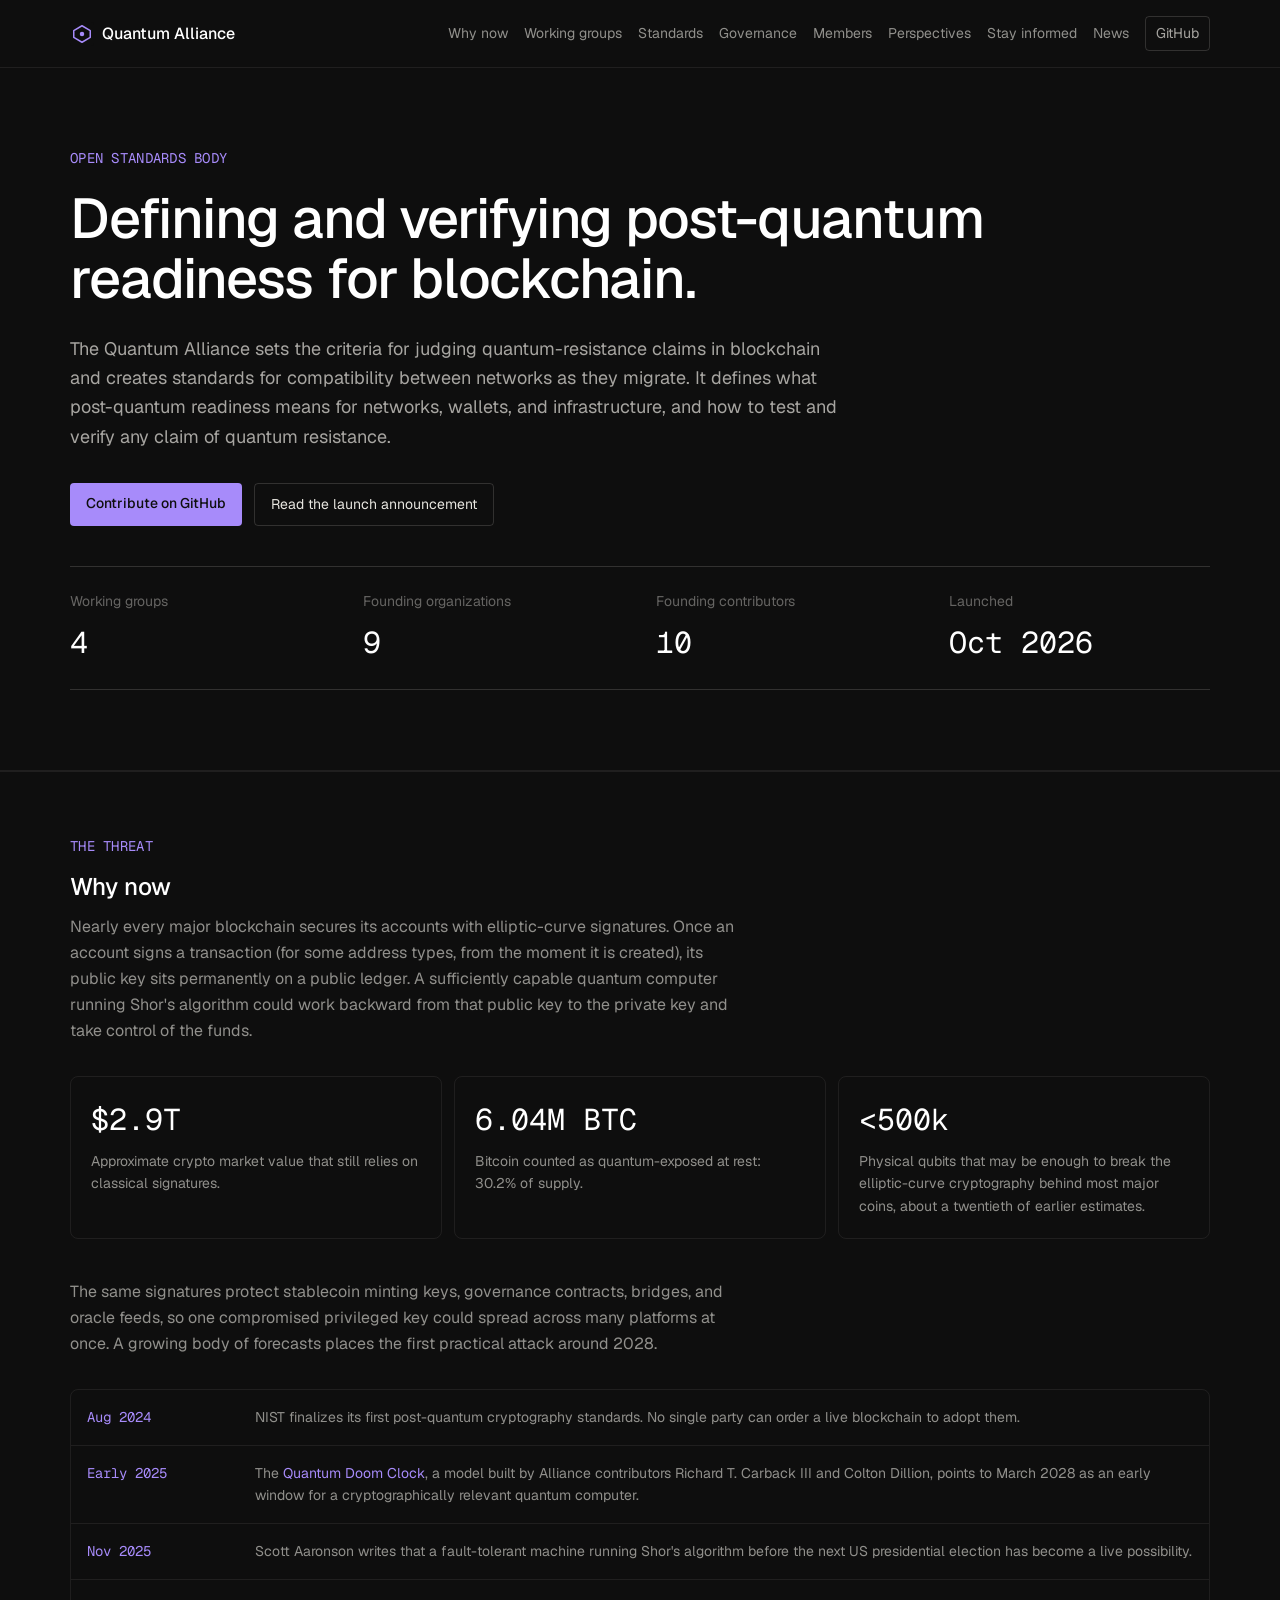
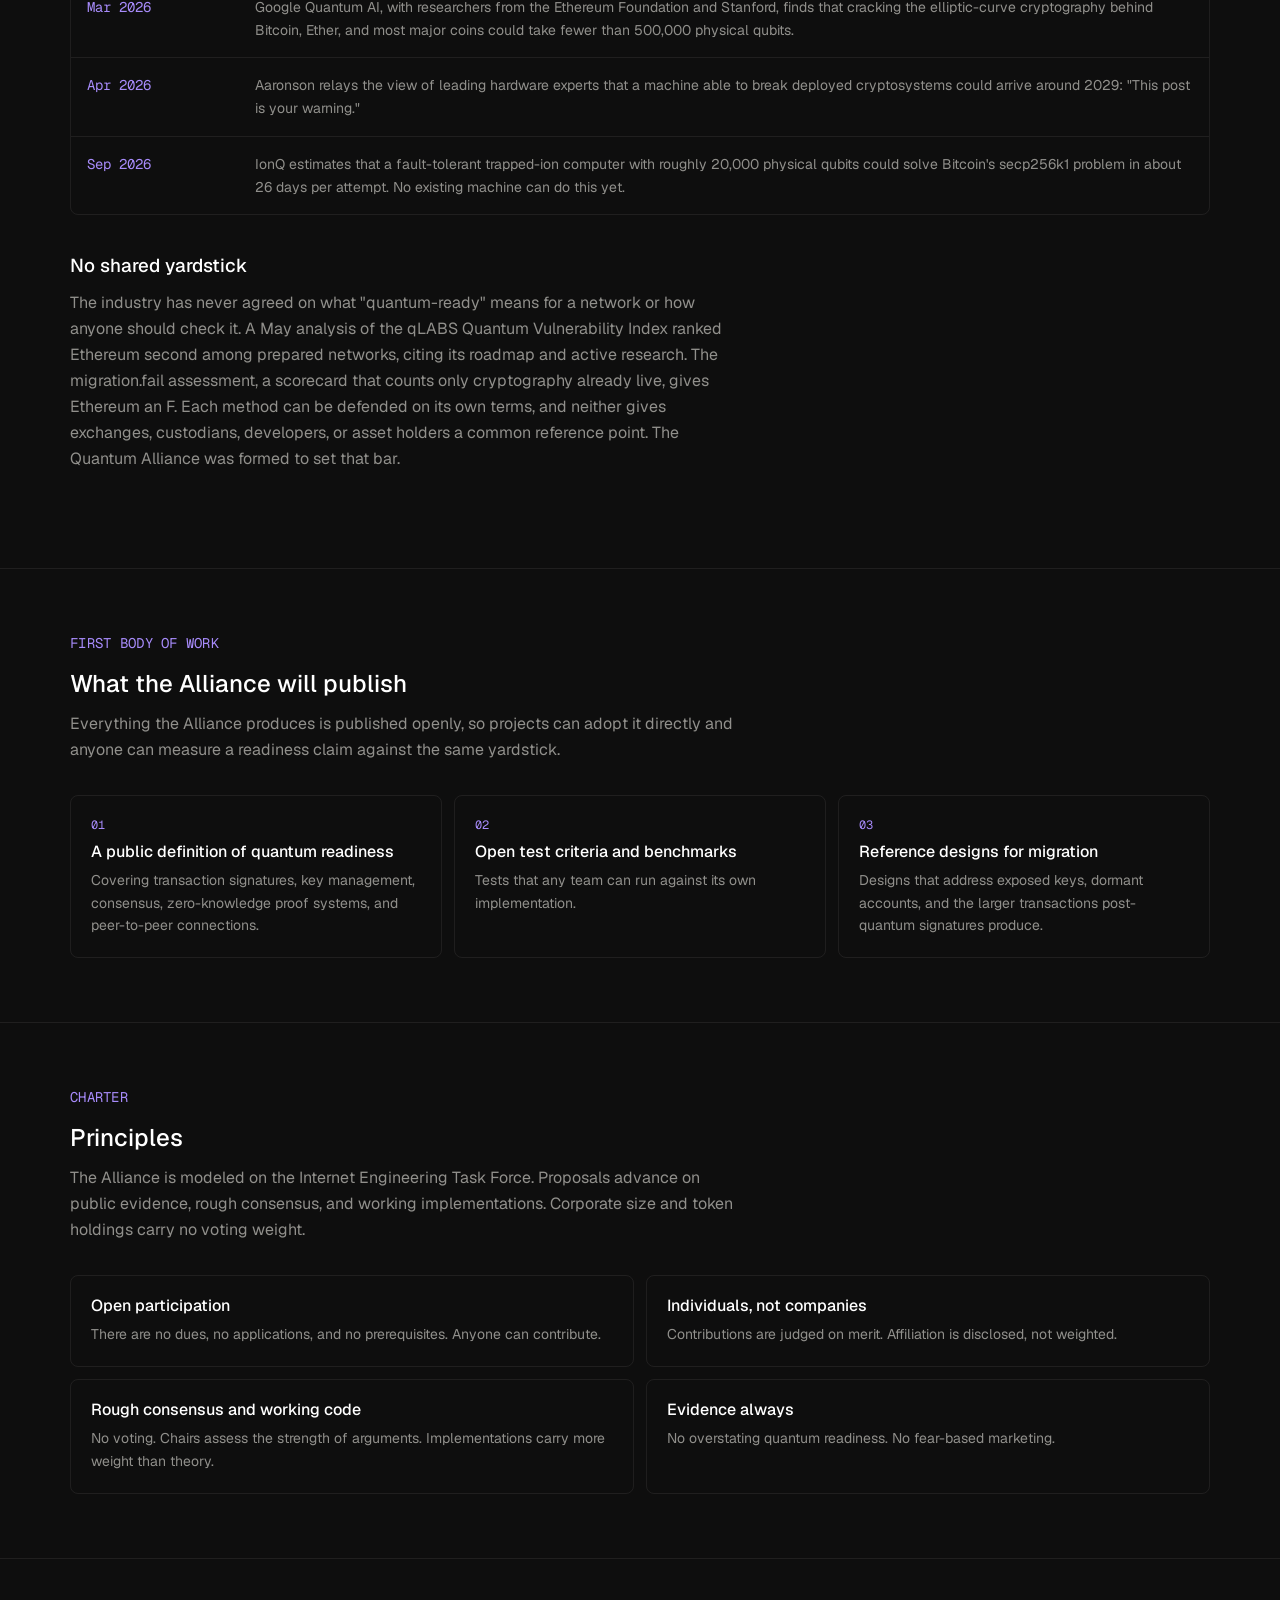
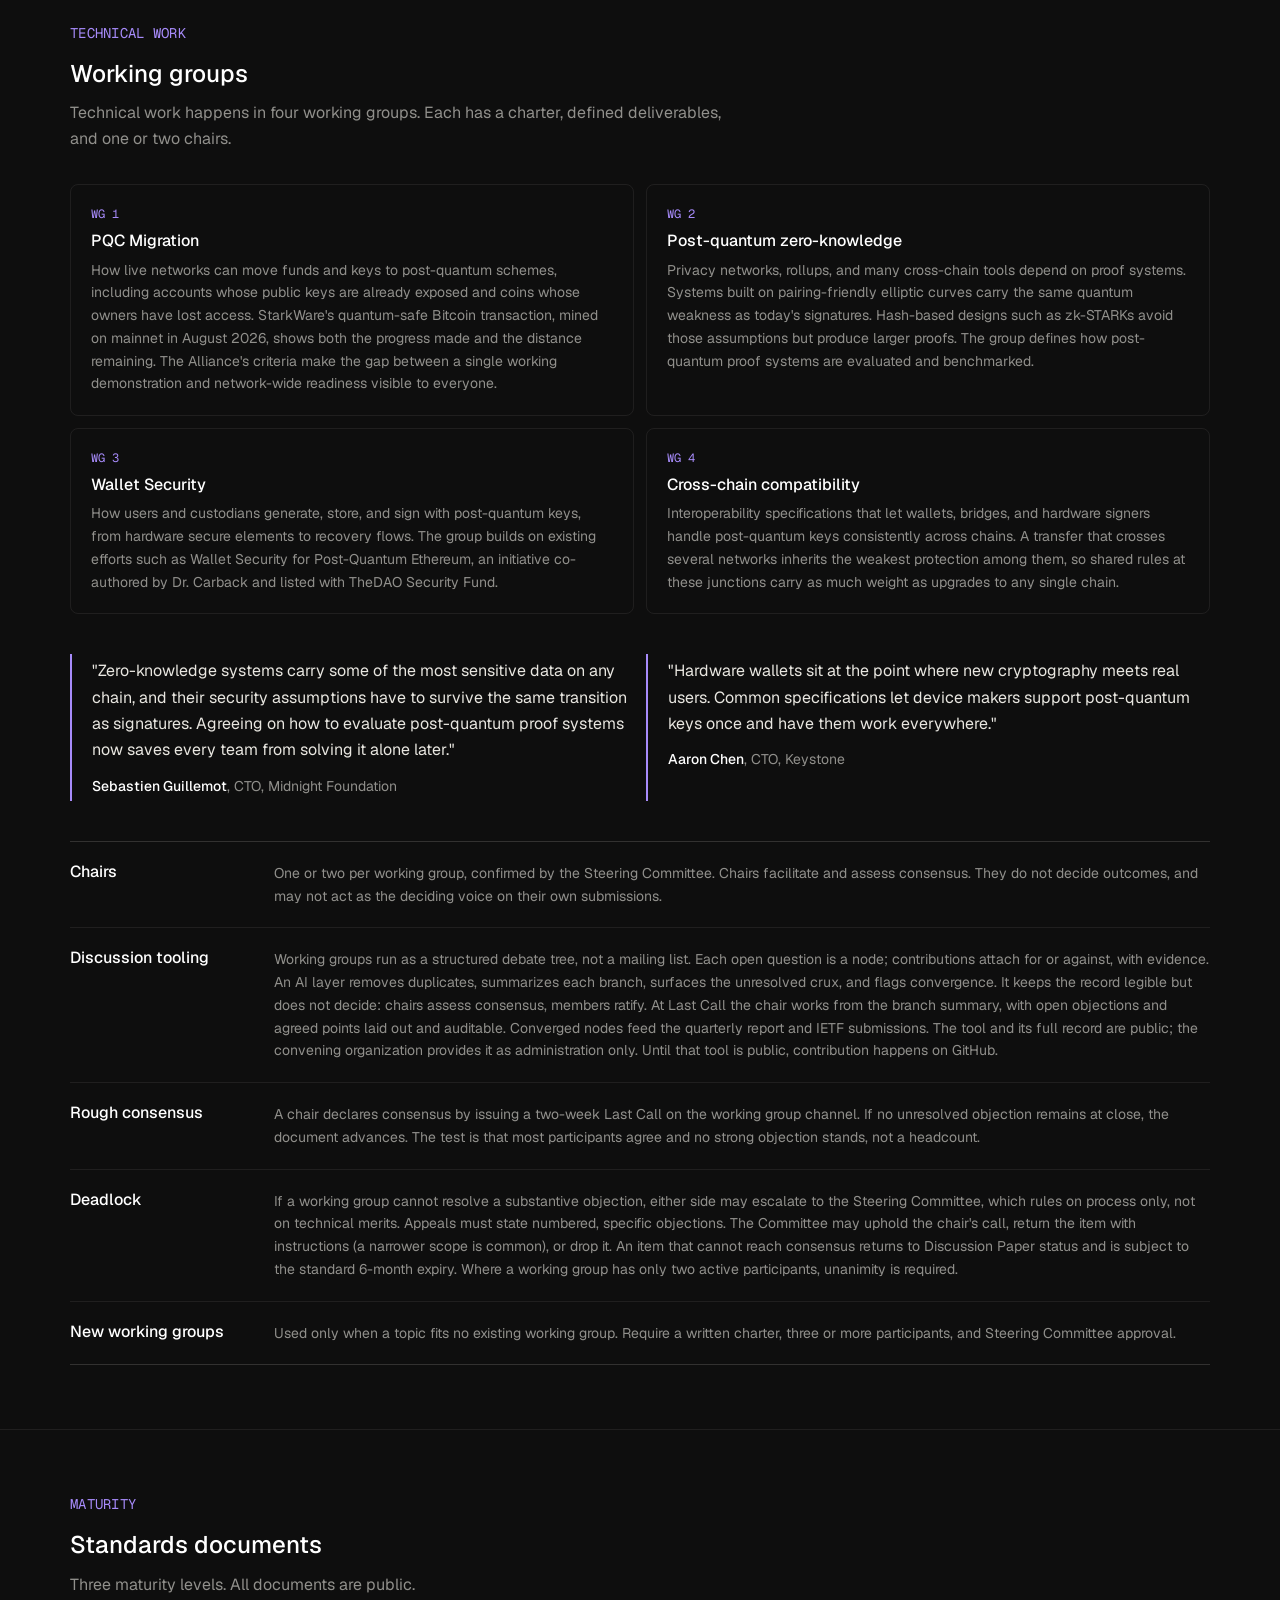
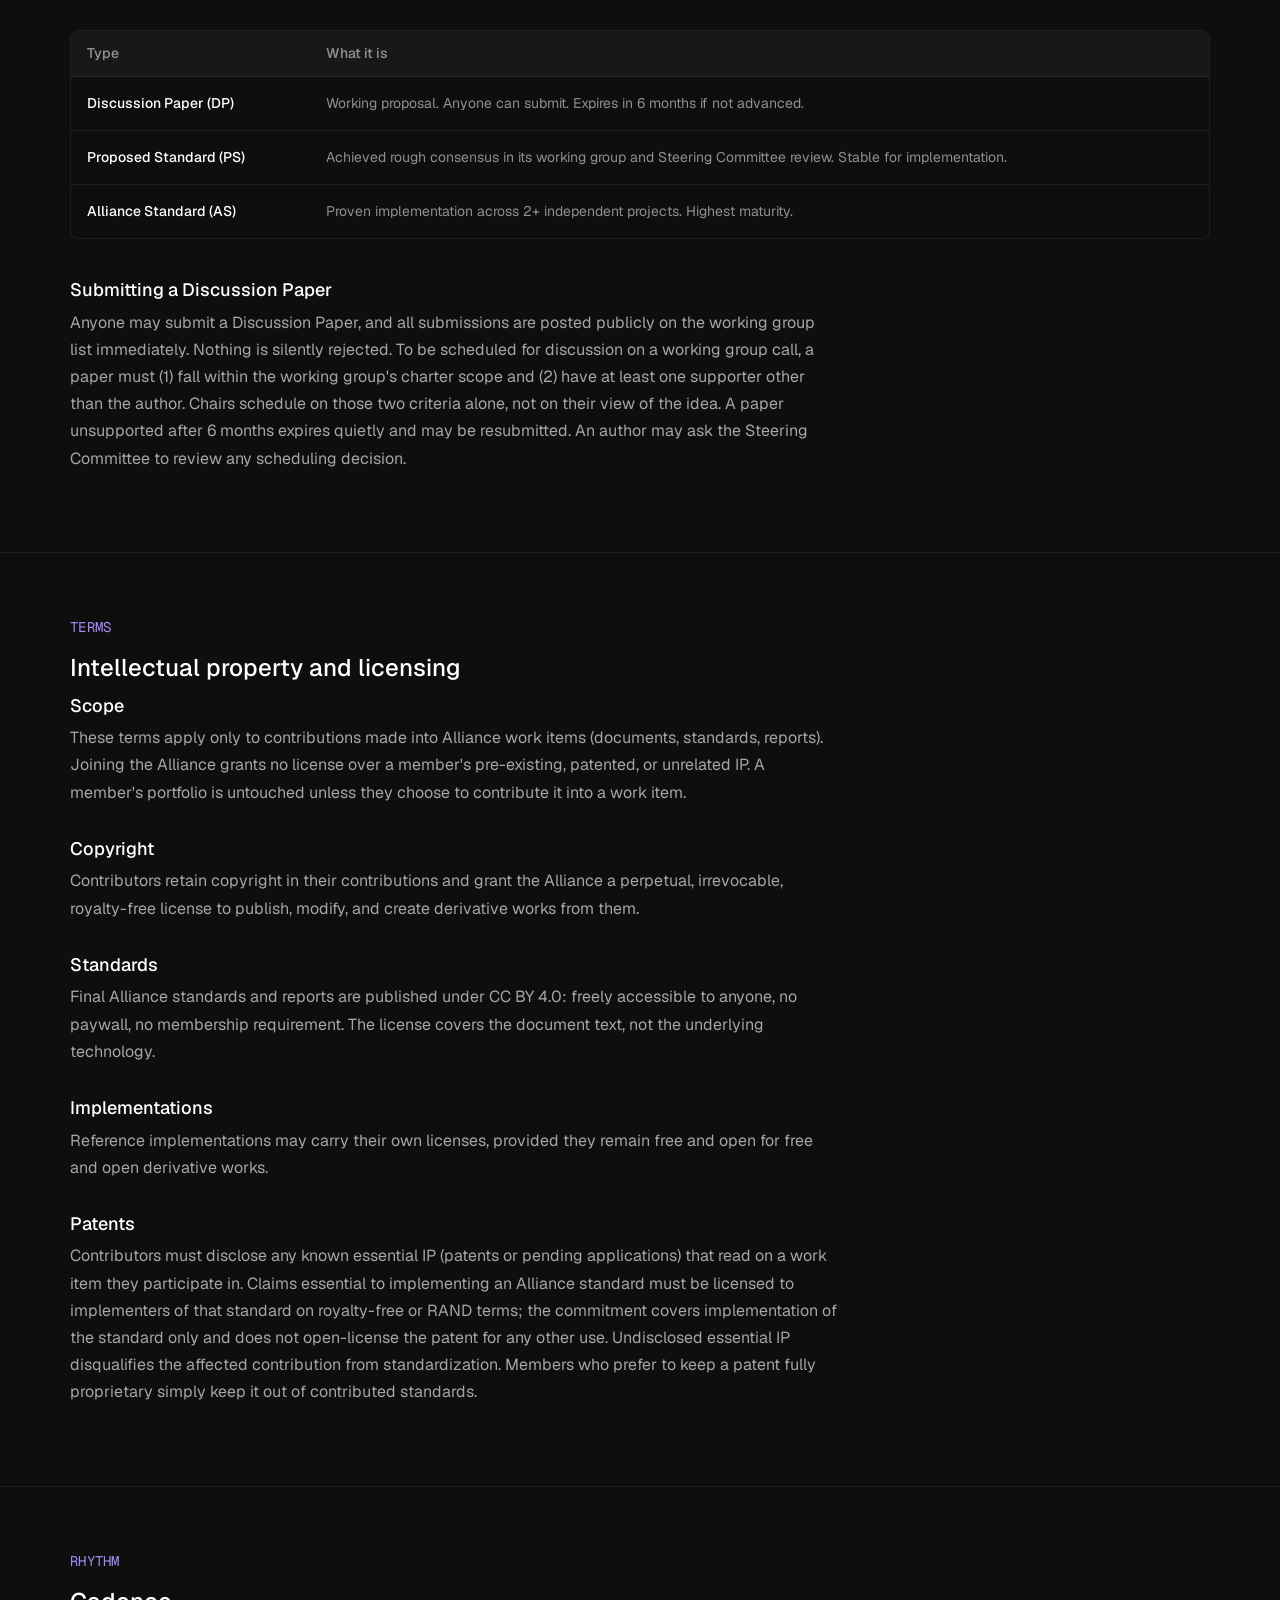
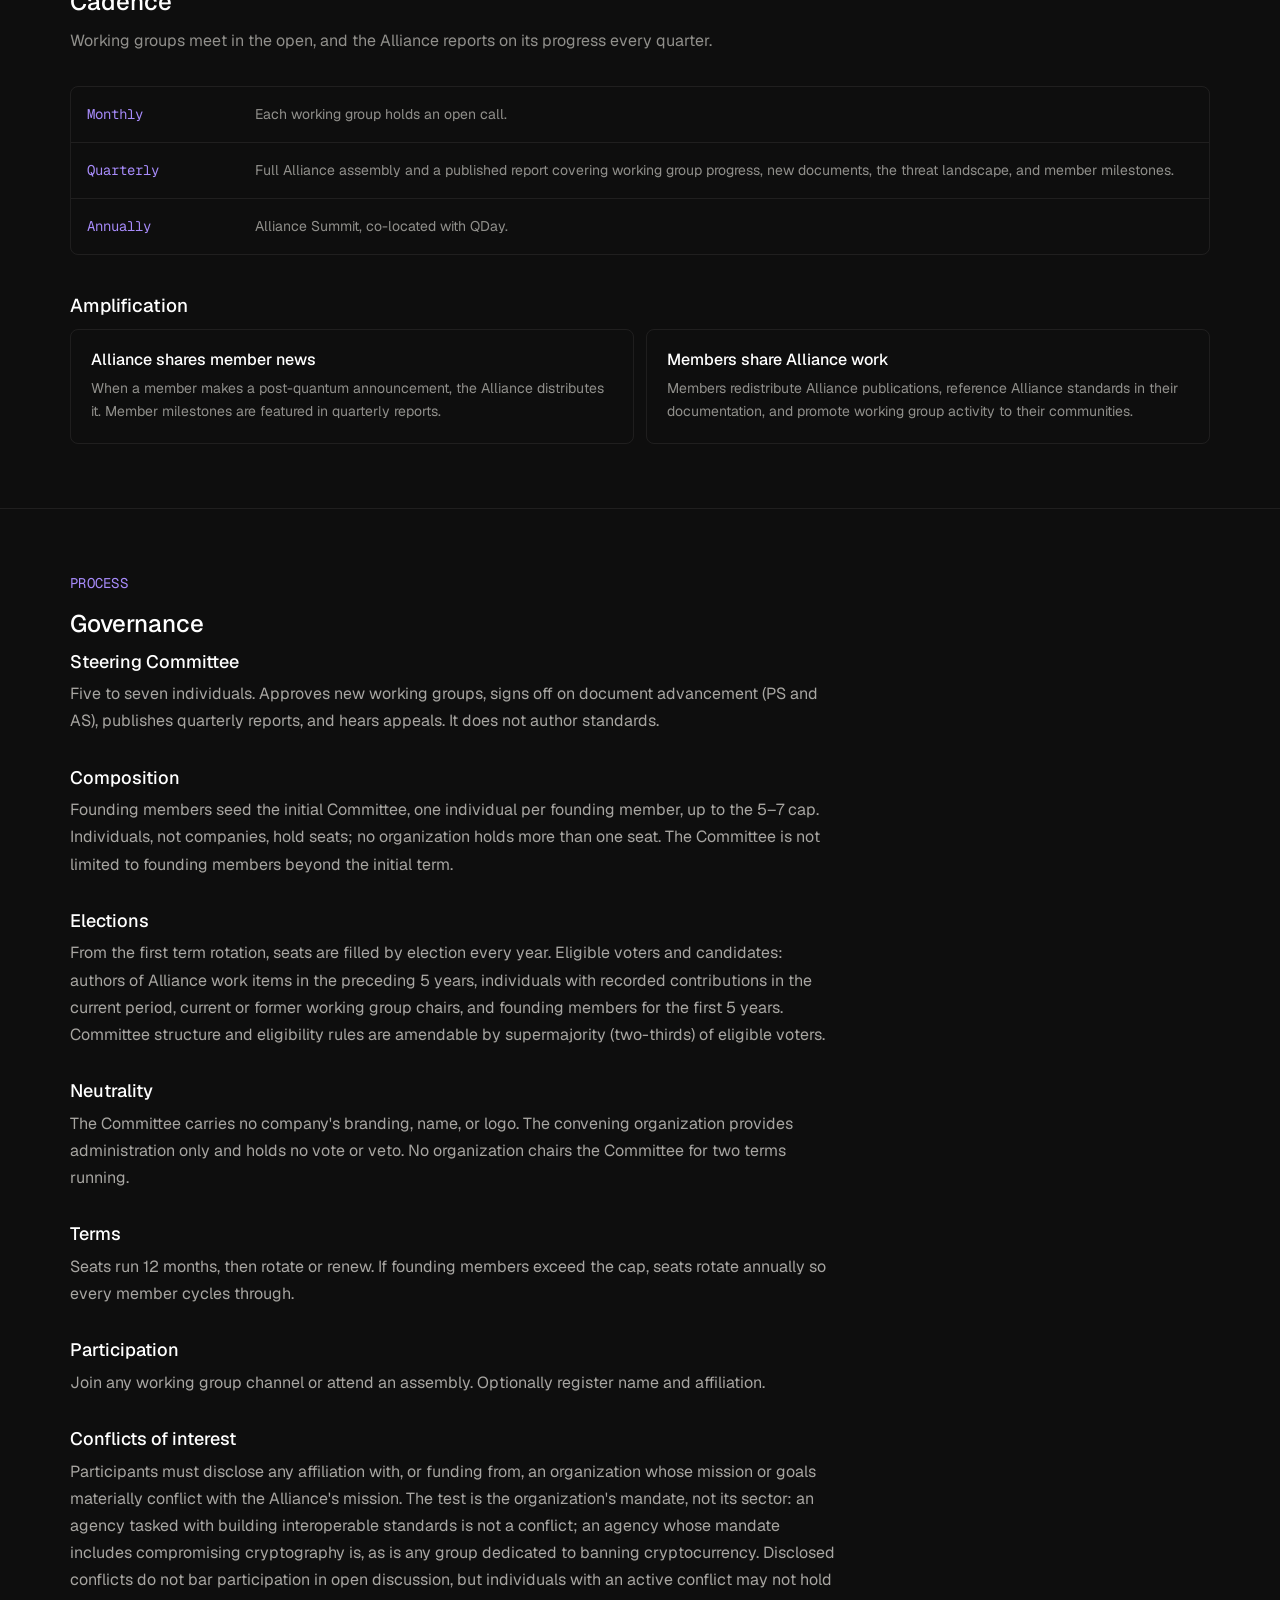
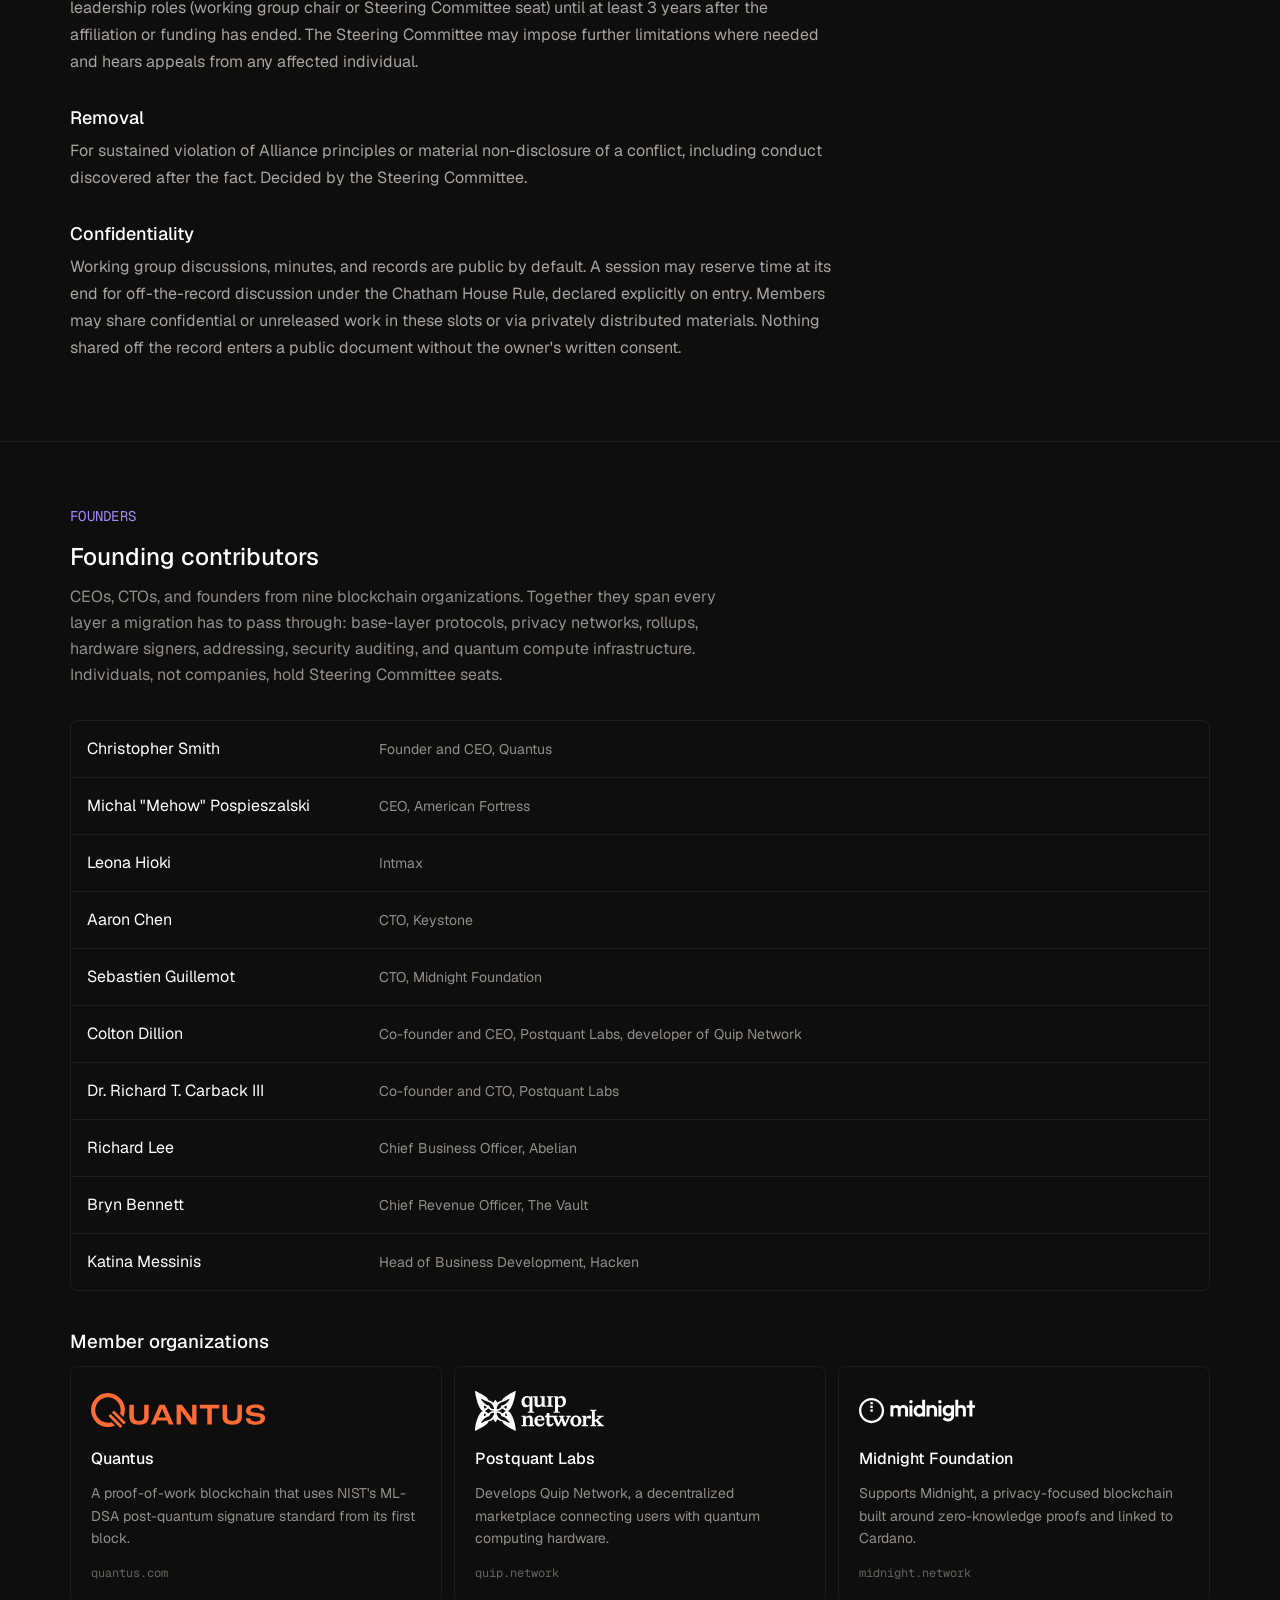
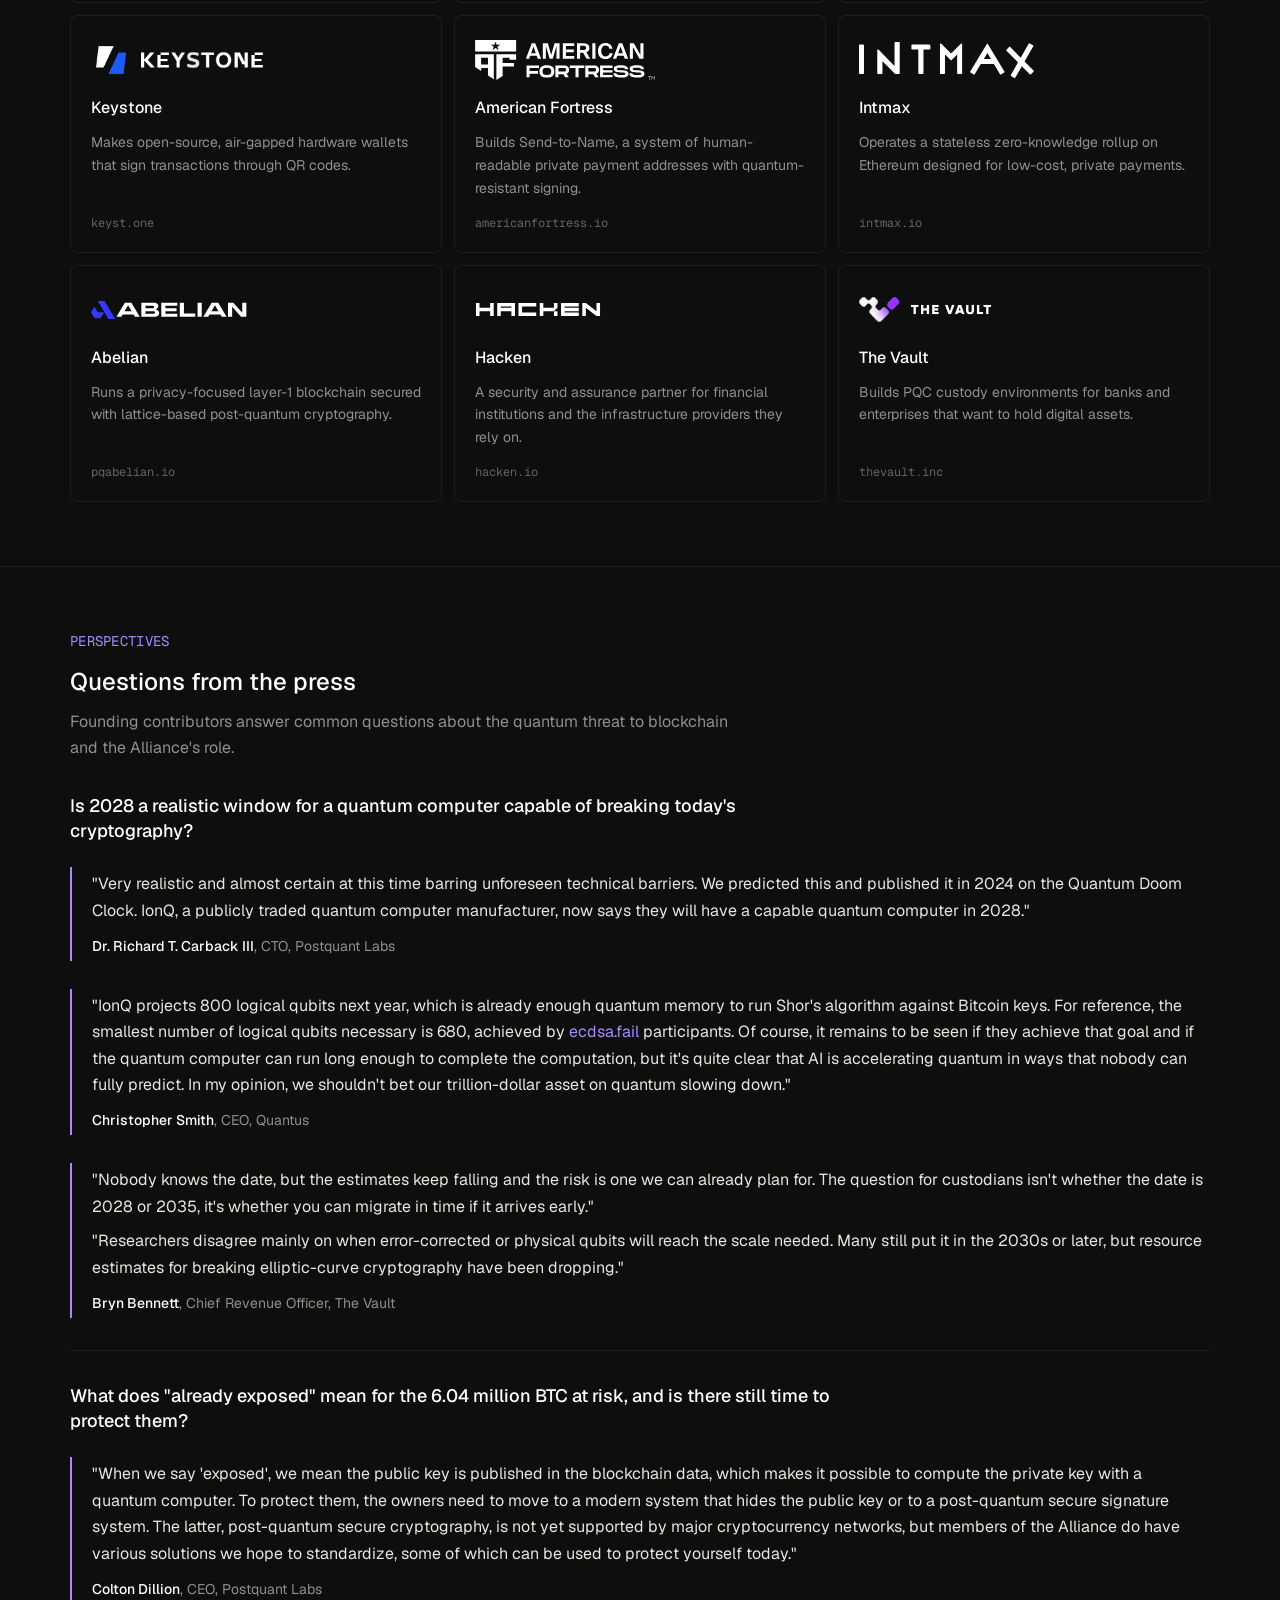
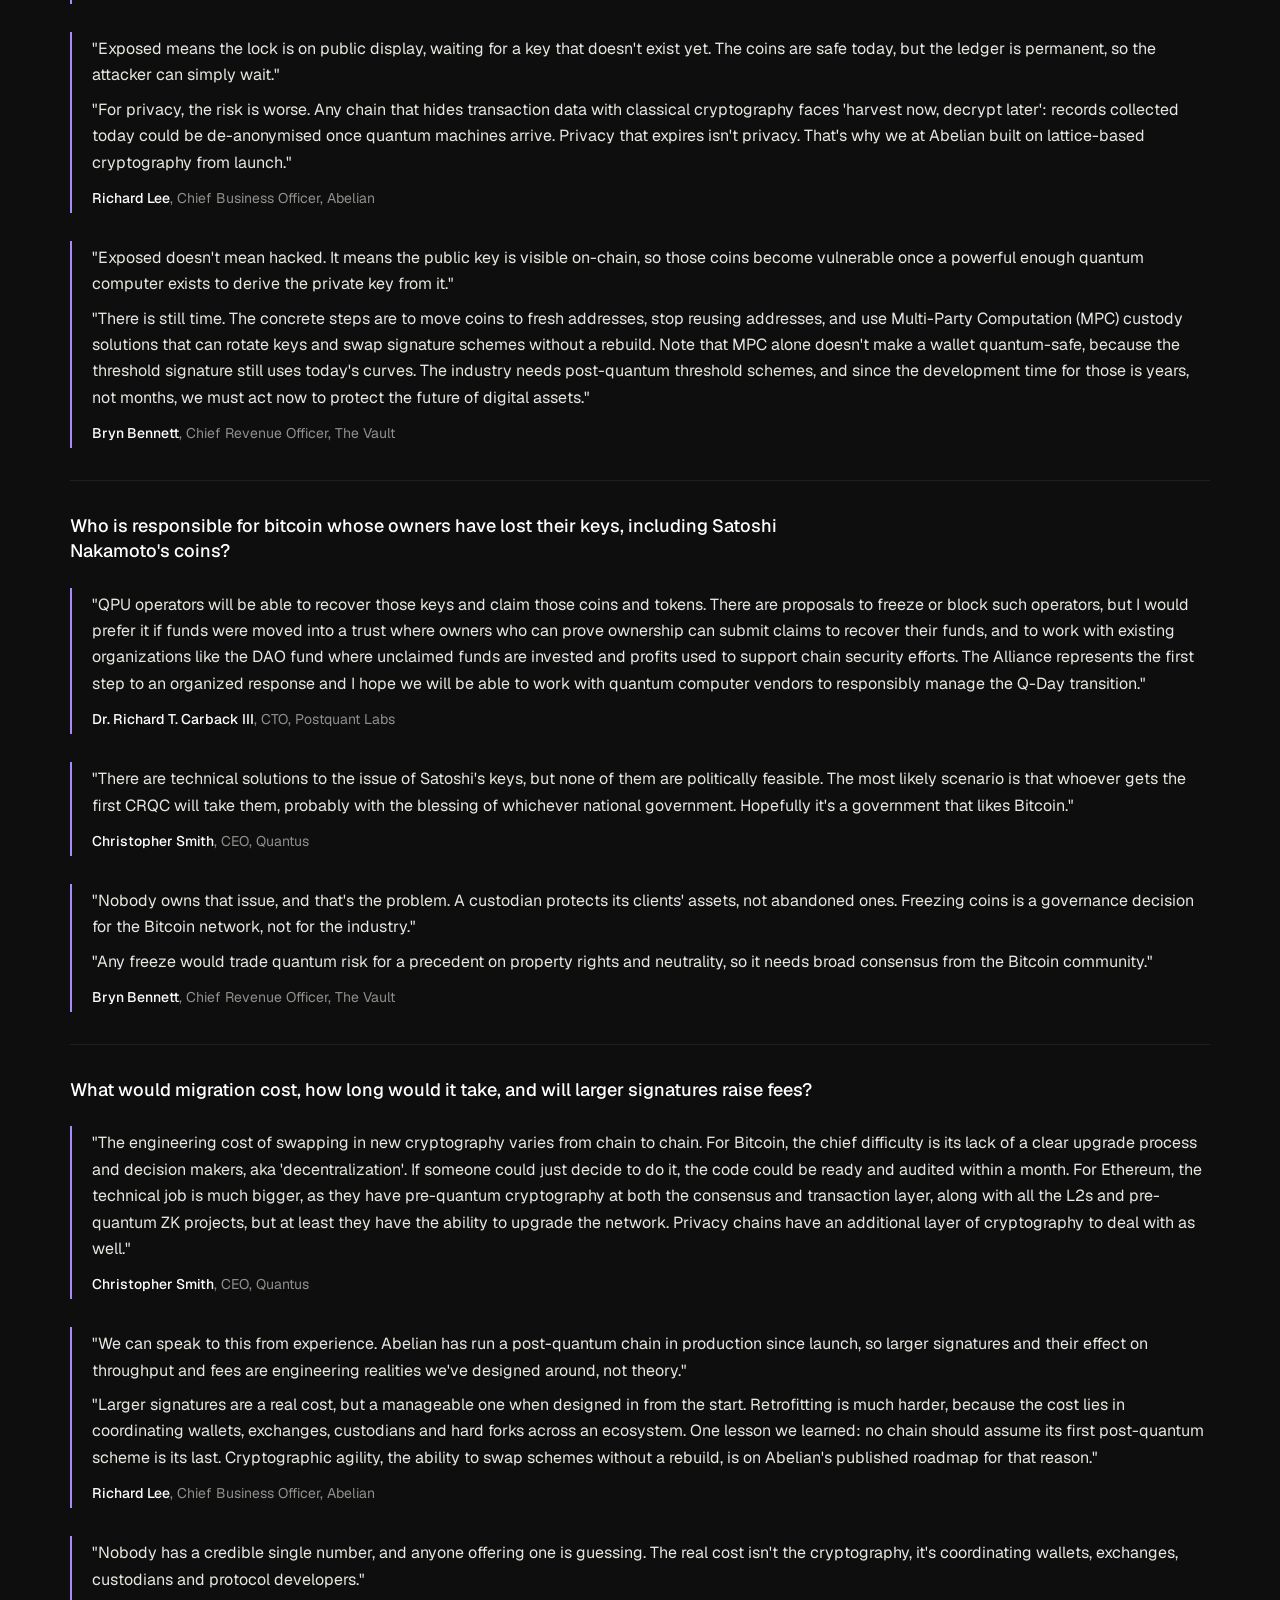
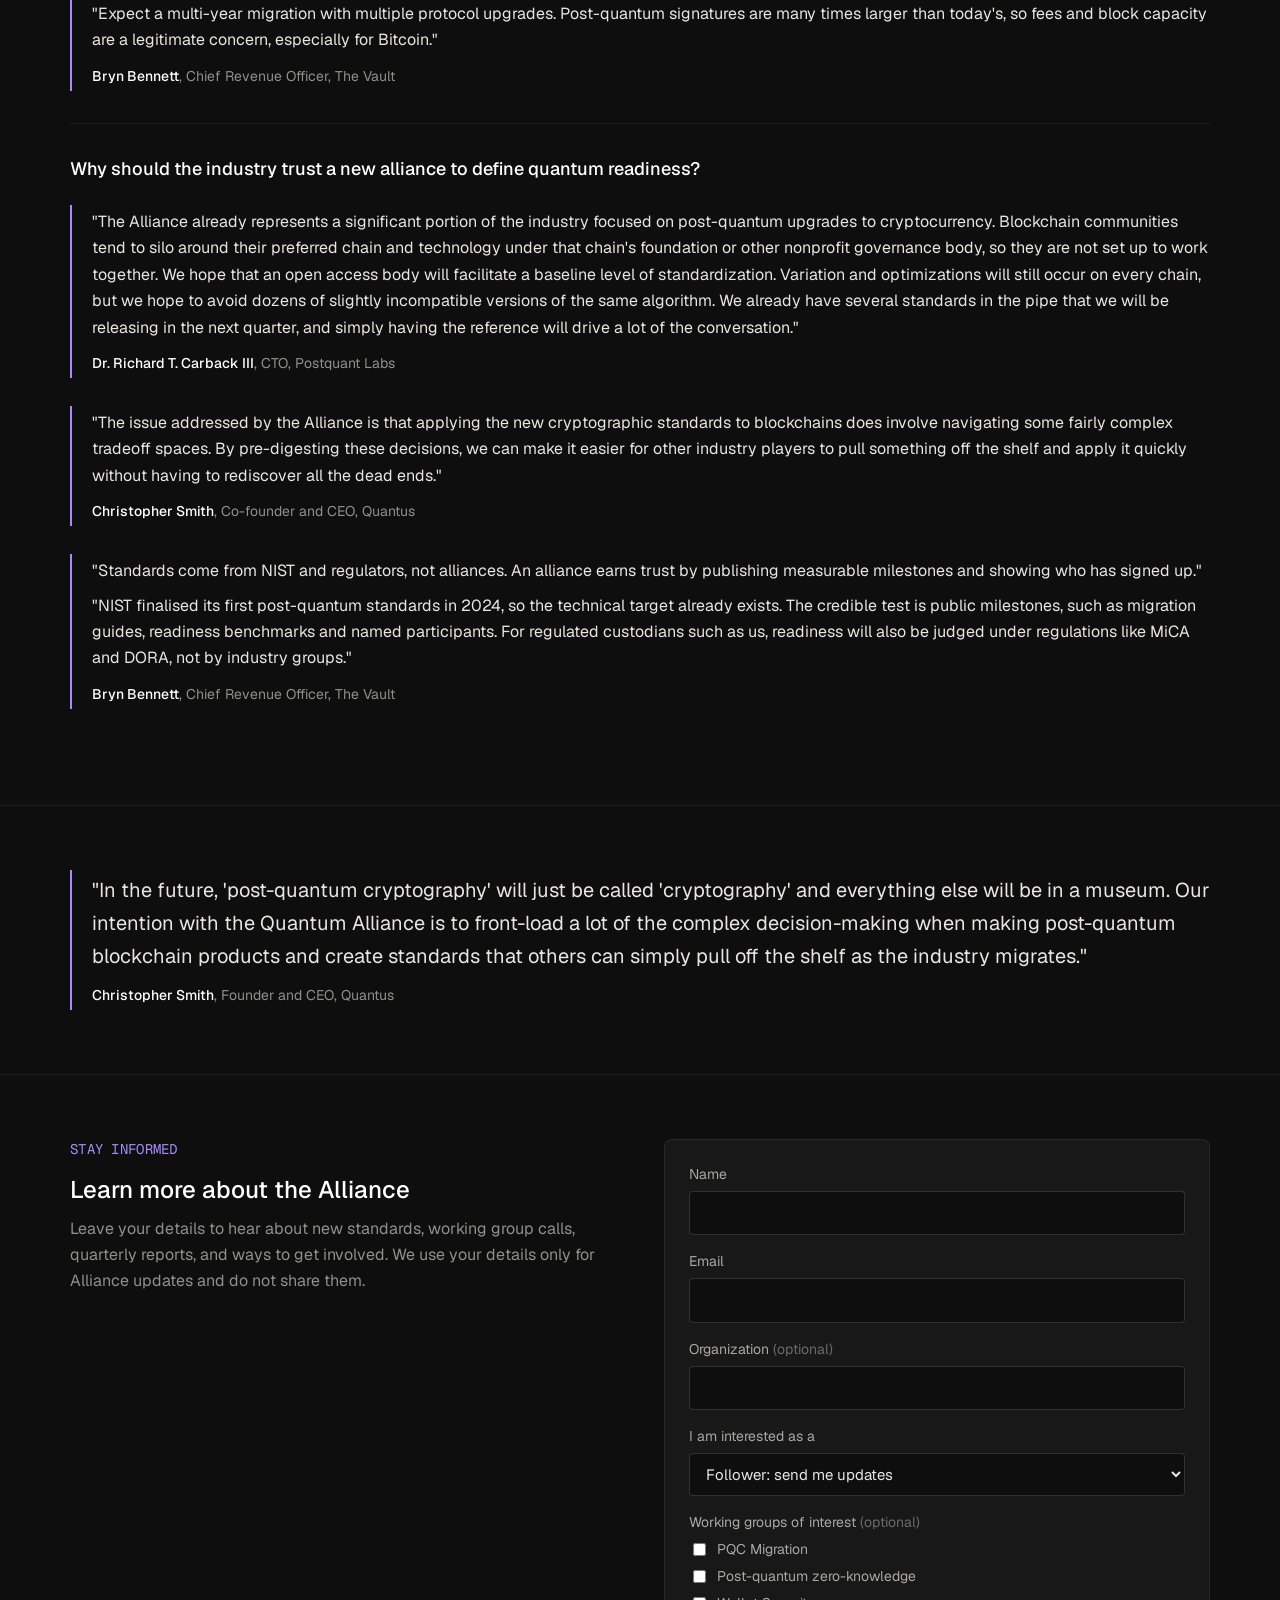
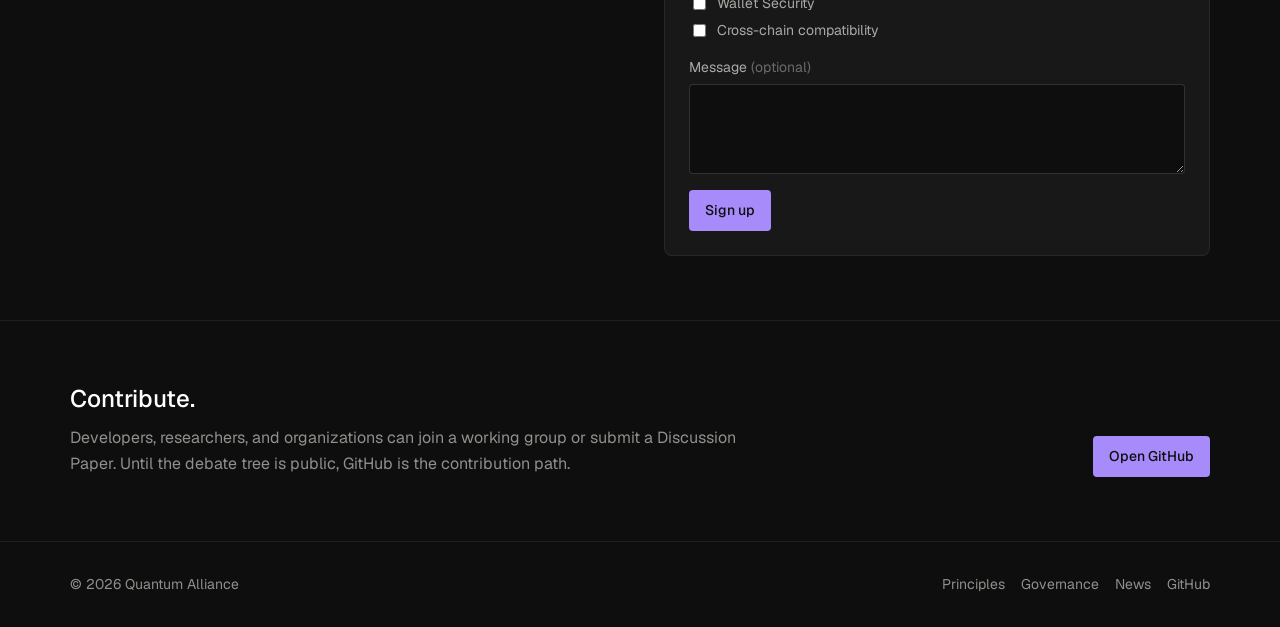
==== index.html @ f8ecc793 "Add Quantum Alliance static site Static site for quantumalliance.foundation with launch press releas" ====
<!DOCTYPE html>
<html lang="en">
<head>
  <meta charset="UTF-8">
  <meta name="viewport" content="width=device-width, initial-scale=1.0">
  <title>Quantum Alliance | Defining and verifying post-quantum readiness for blockchain</title>
  <meta name="description" content="The Quantum Alliance is an open standards body that defines what post-quantum readiness means for blockchain networks, wallets, and infrastructure, and how to test and verify any claim of quantum resistance.">
  <link rel="canonical" href="https://quantumalliance.foundation/">
  <link rel="icon" type="image/svg+xml" href="/favicon.svg">
  <link rel="preload" href="/assets/fonts/geist-400.woff2" as="font" type="font/woff2" crossorigin>
  <link rel="stylesheet" href="/assets/styles.css">
  <meta name="robots" content="index, follow">
  <meta property="og:type" content="website">
  <meta property="og:site_name" content="Quantum Alliance">
  <meta property="og:title" content="Quantum Alliance | Defining and verifying post-quantum readiness for blockchain">
  <meta property="og:description" content="An open standards body that sets the criteria for judging quantum-resistance claims in blockchain.">
  <meta property="og:url" content="https://quantumalliance.foundation/">
  <meta property="og:image" content="https://quantumalliance.foundation/favicon.svg">
  <meta name="twitter:card" content="summary">
  <script type="application/ld+json">
  {"@context":"https://schema.org","@graph":[{"@type":"Organization","@id":"https://quantumalliance.foundation/#organization","name":"Quantum Alliance","url":"https://quantumalliance.foundation/","description":"An open standards body that defines what post-quantum readiness means for blockchain networks, wallets, and infrastructure, and how to test and verify any claim of quantum resistance.","sameAs":["https://github.com/QuantumAllianceFoundation"]},{"@type":"WebSite","@id":"https://quantumalliance.foundation/#website","name":"Quantum Alliance","url":"https://quantumalliance.foundation/","publisher":{"@id":"https://quantumalliance.foundation/#organization"}}]}
  </script>
</head>
<body>
  <nav class="nav">
    <div class="wrap">
      <a href="/" class="brand"><img src="/favicon.svg" alt="" width="24" height="24"><span>Quantum Alliance</span></a>
      <div class="nav-links">
        <a href="/#why">Why now</a>
        <a href="/#groups">Working groups</a>
        <a href="/#standards">Standards</a>
        <a href="/#governance">Governance</a>
        <a href="/#members">Members</a>
        <a href="/#perspectives">Perspectives</a>
        <a href="/#signup">Stay informed</a>
        <a href="/news/launch/">News</a>
        <a href="https://github.com/QuantumAllianceFoundation" class="btn btn-outline" target="_blank" rel="noopener noreferrer">GitHub</a>
      </div>
    </div>
  </nav>

  <main>
    <section class="hero">
      <div class="wrap">
        <p class="eyebrow">Open standards body</p>
        <h1 class="title">Defining and verifying post-quantum readiness for blockchain.</h1>
        <p class="lede">
          The Quantum Alliance sets the criteria for judging quantum-resistance claims in
          blockchain and creates standards for compatibility between networks as they migrate.
          It defines what post-quantum readiness means for networks, wallets, and infrastructure,
          and how to test and verify any claim of quantum resistance.
        </p>
        <div class="btn-row">
          <a href="https://github.com/QuantumAllianceFoundation" class="btn btn-signal" target="_blank" rel="noopener noreferrer">Contribute on GitHub</a>
          <a href="/news/launch/" class="btn btn-outline">Read the launch announcement</a>
        </div>
        <dl class="stats">
          <div><dt>Working groups</dt><dd>4</dd></div>
          <div><dt>Founding organizations</dt><dd>9</dd></div>
          <div><dt>Founding contributors</dt><dd>10</dd></div>
          <div><dt>Launched</dt><dd>Oct 2026</dd></div>
        </dl>
      </div>
    </section>

    <section id="why" class="section">
      <div class="wrap">
        <p class="eyebrow">The threat</p>
        <h2>Why now</h2>
        <p class="intro">
          Nearly every major blockchain secures its accounts with elliptic-curve signatures. Once an
          account signs a transaction (for some address types, from the moment it is created), its
          public key sits permanently on a public ledger. A sufficiently capable quantum computer
          running Shor's algorithm could work backward from that public key to the private key and
          take control of the funds.
        </p>
        <div class="figures">
          <div class="figure"><span class="num">$2.9T</span><p class="muted">Approximate crypto market value that still relies on classical signatures.</p></div>
          <div class="figure"><span class="num">6.04M BTC</span><p class="muted">Bitcoin counted as quantum-exposed at rest: 30.2% of supply.</p></div>
          <div class="figure"><span class="num">&lt;500k</span><p class="muted">Physical qubits that may be enough to break the elliptic-curve cryptography behind most major coins, about a twentieth of earlier estimates.</p></div>
        </div>
        <p class="intro">
          The same signatures protect stablecoin minting keys, governance contracts, bridges, and
          oracle feeds, so one compromised privileged key could spread across many platforms at once.
          A growing body of forecasts places the first practical attack around 2028.
        </p>
        <div class="timeline">
          <div class="item"><p class="when">Aug 2024</p><p class="muted">NIST finalizes its first post-quantum cryptography standards. No single party can order a live blockchain to adopt them.</p></div>
          <div class="item"><p class="when">Early 2025</p><p class="muted">The <a href="https://quantumdoomclock.com/" target="_blank" rel="noopener noreferrer">Quantum Doom Clock</a>, a model built by Alliance contributors Richard T. Carback III and Colton Dillion, points to March 2028 as an early window for a cryptographically relevant quantum computer.</p></div>
          <div class="item"><p class="when">Nov 2025</p><p class="muted">Scott Aaronson writes that a fault-tolerant machine running Shor's algorithm before the next US presidential election has become a live possibility.</p></div>
          <div class="item"><p class="when">Mar 2026</p><p class="muted">Google Quantum AI, with researchers from the Ethereum Foundation and Stanford, finds that cracking the elliptic-curve cryptography behind Bitcoin, Ether, and most major coins could take fewer than 500,000 physical qubits.</p></div>
          <div class="item"><p class="when">Apr 2026</p><p class="muted">Aaronson relays the view of leading hardware experts that a machine able to break deployed cryptosystems could arrive around 2029: "This post is your warning."</p></div>
          <div class="item"><p class="when">Sep 2026</p><p class="muted">IonQ estimates that a fault-tolerant trapped-ion computer with roughly 20,000 physical qubits could solve Bitcoin's secp256k1 problem in about 26 days per attempt. No existing machine can do this yet.</p></div>
        </div>
        <h3 class="mb-12">No shared yardstick</h3>
        <p class="intro">
          The industry has never agreed on what "quantum-ready" means for a network or how anyone
          should check it. A May analysis of the qLABS Quantum Vulnerability Index ranked Ethereum
          second among prepared networks, citing its roadmap and active research. The migration.fail
          assessment, a scorecard that counts only cryptography already live, gives Ethereum an F.
          Each method can be defended on its own terms, and neither gives exchanges, custodians,
          developers, or asset holders a common reference point. The Quantum Alliance was formed to
          set that bar.
        </p>
      </div>
    </section>

    <section id="work" class="section">
      <div class="wrap">
        <p class="eyebrow">First body of work</p>
        <h2>What the Alliance will publish</h2>
        <p class="intro">Everything the Alliance produces is published openly, so projects can adopt it directly and anyone can measure a readiness claim against the same yardstick.</p>
        <div class="grid-3">
          <div class="card">
            <span class="tag">01</span>
            <h3>A public definition of quantum readiness</h3>
            <p class="muted">Covering transaction signatures, key management, consensus, zero-knowledge proof systems, and peer-to-peer connections.</p>
          </div>
          <div class="card">
            <span class="tag">02</span>
            <h3>Open test criteria and benchmarks</h3>
            <p class="muted">Tests that any team can run against its own implementation.</p>
          </div>
          <div class="card">
            <span class="tag">03</span>
            <h3>Reference designs for migration</h3>
            <p class="muted">Designs that address exposed keys, dormant accounts, and the larger transactions post-quantum signatures produce.</p>
          </div>
        </div>
      </div>
    </section>

    <section id="principles" class="section">
      <div class="wrap">
        <p class="eyebrow">Charter</p>
        <h2>Principles</h2>
        <p class="intro">
          The Alliance is modeled on the Internet Engineering Task Force. Proposals advance on public
          evidence, rough consensus, and working implementations. Corporate size and token holdings
          carry no voting weight.
        </p>
        <div class="grid-2">
          <div class="card"><h3>Open participation</h3><p class="muted">There are no dues, no applications, and no prerequisites. Anyone can contribute.</p></div>
          <div class="card"><h3>Individuals, not companies</h3><p class="muted">Contributions are judged on merit. Affiliation is disclosed, not weighted.</p></div>
          <div class="card"><h3>Rough consensus and working code</h3><p class="muted">No voting. Chairs assess the strength of arguments. Implementations carry more weight than theory.</p></div>
          <div class="card"><h3>Evidence always</h3><p class="muted">No overstating quantum readiness. No fear-based marketing.</p></div>
        </div>
      </div>
    </section>

    <section id="groups" class="section">
      <div class="wrap">
        <p class="eyebrow">Technical work</p>
        <h2>Working groups</h2>
        <p class="intro">Technical work happens in four working groups. Each has a charter, defined deliverables, and one or two chairs.</p>
        <div class="grid-2 mb-40">
          <div class="card">
            <span class="tag">WG 1</span>
            <h3>PQC Migration</h3>
            <p class="muted">How live networks can move funds and keys to post-quantum schemes, including accounts whose public keys are already exposed and coins whose owners have lost access. StarkWare's quantum-safe Bitcoin transaction, mined on mainnet in August 2026, shows both the progress made and the distance remaining. The Alliance's criteria make the gap between a single working demonstration and network-wide readiness visible to everyone.</p>
          </div>
          <div class="card">
            <span class="tag">WG 2</span>
            <h3>Post-quantum zero-knowledge</h3>
            <p class="muted">Privacy networks, rollups, and many cross-chain tools depend on proof systems. Systems built on pairing-friendly elliptic curves carry the same quantum weakness as today's signatures. Hash-based designs such as zk-STARKs avoid those assumptions but produce larger proofs. The group defines how post-quantum proof systems are evaluated and benchmarked.</p>
          </div>
          <div class="card">
            <span class="tag">WG 3</span>
            <h3>Wallet Security</h3>
            <p class="muted">How users and custodians generate, store, and sign with post-quantum keys, from hardware secure elements to recovery flows. The group builds on existing efforts such as Wallet Security for Post-Quantum Ethereum, an initiative co-authored by Dr. Carback and listed with TheDAO Security Fund.</p>
          </div>
          <div class="card">
            <span class="tag">WG 4</span>
            <h3>Cross-chain compatibility</h3>
            <p class="muted">Interoperability specifications that let wallets, bridges, and hardware signers handle post-quantum keys consistently across chains. A transfer that crosses several networks inherits the weakest protection among them, so shared rules at these junctions carry as much weight as upgrades to any single chain.</p>
          </div>
        </div>
        <div class="grid-2 mb-40">
          <blockquote class="quote">
            <p>"Zero-knowledge systems carry some of the most sensitive data on any chain, and their security assumptions have to survive the same transition as signatures. Agreeing on how to evaluate post-quantum proof systems now saves every team from solving it alone later."</p>
            <footer><strong>Sebastien Guillemot</strong>, CTO, Midnight Foundation</footer>
          </blockquote>
          <blockquote class="quote">
            <p>"Hardware wallets sit at the point where new cryptography meets real users. Common specifications let device makers support post-quantum keys once and have them work everywhere."</p>
            <footer><strong>Aaron Chen</strong>, CTO, Keystone</footer>
          </blockquote>
        </div>
        <div class="rows">
          <div class="row"><h3>Chairs</h3><p class="muted">One or two per working group, confirmed by the Steering Committee. Chairs facilitate and assess consensus. They do not decide outcomes, and may not act as the deciding voice on their own submissions.</p></div>
          <div class="row"><h3>Discussion tooling</h3><p class="muted">Working groups run as a structured debate tree, not a mailing list. Each open question is a node; contributions attach for or against, with evidence. An AI layer removes duplicates, summarizes each branch, surfaces the unresolved crux, and flags convergence. It keeps the record legible but does not decide: chairs assess consensus, members ratify. At Last Call the chair works from the branch summary, with open objections and agreed points laid out and auditable. Converged nodes feed the quarterly report and IETF submissions. The tool and its full record are public; the convening organization provides it as administration only. Until that tool is public, contribution happens on GitHub.</p></div>
          <div class="row"><h3>Rough consensus</h3><p class="muted">A chair declares consensus by issuing a two-week Last Call on the working group channel. If no unresolved objection remains at close, the document advances. The test is that most participants agree and no strong objection stands, not a headcount.</p></div>
          <div class="row"><h3>Deadlock</h3><p class="muted">If a working group cannot resolve a substantive objection, either side may escalate to the Steering Committee, which rules on process only, not on technical merits. Appeals must state numbered, specific objections. The Committee may uphold the chair's call, return the item with instructions (a narrower scope is common), or drop it. An item that cannot reach consensus returns to Discussion Paper status and is subject to the standard 6-month expiry. Where a working group has only two active participants, unanimity is required.</p></div>
          <div class="row"><h3>New working groups</h3><p class="muted">Used only when a topic fits no existing working group. Require a written charter, three or more participants, and Steering Committee approval.</p></div>
        </div>
      </div>
    </section>

    <section id="standards" class="section">
      <div class="wrap">
        <p class="eyebrow">Maturity</p>
        <h2>Standards documents</h2>
        <p class="intro">Three maturity levels. All documents are public.</p>
        <div class="table-wrap">
          <table>
            <thead><tr><th>Type</th><th>What it is</th></tr></thead>
            <tbody>
              <tr><td>Discussion Paper (DP)</td><td>Working proposal. Anyone can submit. Expires in 6 months if not advanced.</td></tr>
              <tr><td>Proposed Standard (PS)</td><td>Achieved rough consensus in its working group and Steering Committee review. Stable for implementation.</td></tr>
              <tr><td>Alliance Standard (AS)</td><td>Proven implementation across 2+ independent projects. Highest maturity.</td></tr>
            </tbody>
          </table>
        </div>
        <div class="article">
          <h3>Submitting a Discussion Paper</h3>
          <p>
            Anyone may submit a Discussion Paper, and all submissions are posted publicly on the
            working group list immediately. Nothing is silently rejected. To be scheduled for
            discussion on a working group call, a paper must (1) fall within the working group's
            charter scope and (2) have at least one supporter other than the author. Chairs schedule
            on those two criteria alone, not on their view of the idea. A paper unsupported after
            6 months expires quietly and may be resubmitted. An author may ask the Steering Committee
            to review any scheduling decision.
          </p>
        </div>
      </div>
    </section>

    <section id="ip" class="section">
      <div class="wrap">
        <p class="eyebrow">Terms</p>
        <h2>Intellectual property and licensing</h2>
        <div class="article">
          <h3>Scope</h3>
          <p>These terms apply only to contributions made into Alliance work items (documents, standards, reports). Joining the Alliance grants no license over a member's pre-existing, patented, or unrelated IP. A member's portfolio is untouched unless they choose to contribute it into a work item.</p>
          <h3>Copyright</h3>
          <p>Contributors retain copyright in their contributions and grant the Alliance a perpetual, irrevocable, royalty-free license to publish, modify, and create derivative works from them.</p>
          <h3>Standards</h3>
          <p>Final Alliance standards and reports are published under CC BY 4.0: freely accessible to anyone, no paywall, no membership requirement. The license covers the document text, not the underlying technology.</p>
          <h3>Implementations</h3>
          <p>Reference implementations may carry their own licenses, provided they remain free and open for free and open derivative works.</p>
          <h3>Patents</h3>
          <p>Contributors must disclose any known essential IP (patents or pending applications) that read on a work item they participate in. Claims essential to implementing an Alliance standard must be licensed to implementers of that standard on royalty-free or RAND terms; the commitment covers implementation of the standard only and does not open-license the patent for any other use. Undisclosed essential IP disqualifies the affected contribution from standardization. Members who prefer to keep a patent fully proprietary simply keep it out of contributed standards.</p>
        </div>
      </div>
    </section>

    <section id="cadence" class="section">
      <div class="wrap">
        <p class="eyebrow">Rhythm</p>
        <h2>Cadence</h2>
        <p class="intro">Working groups meet in the open, and the Alliance reports on its progress every quarter.</p>
        <div class="timeline">
          <div class="item"><p class="when">Monthly</p><p class="muted">Each working group holds an open call.</p></div>
          <div class="item"><p class="when">Quarterly</p><p class="muted">Full Alliance assembly and a published report covering working group progress, new documents, the threat landscape, and member milestones.</p></div>
          <div class="item"><p class="when">Annually</p><p class="muted">Alliance Summit, co-located with QDay.</p></div>
        </div>
        <h3 class="mb-12">Amplification</h3>
        <div class="grid-2">
          <div class="card"><h3>Alliance shares member news</h3><p class="muted">When a member makes a post-quantum announcement, the Alliance distributes it. Member milestones are featured in quarterly reports.</p></div>
          <div class="card"><h3>Members share Alliance work</h3><p class="muted">Members redistribute Alliance publications, reference Alliance standards in their documentation, and promote working group activity to their communities.</p></div>
        </div>
      </div>
    </section>

    <section id="governance" class="section">
      <div class="wrap">
        <p class="eyebrow">Process</p>
        <h2>Governance</h2>
        <div class="article">
          <h3>Steering Committee</h3>
          <p>Five to seven individuals. Approves new working groups, signs off on document advancement (PS and AS), publishes quarterly reports, and hears appeals. It does not author standards.</p>
          <h3>Composition</h3>
          <p>Founding members seed the initial Committee, one individual per founding member, up to the 5–7 cap. Individuals, not companies, hold seats; no organization holds more than one seat. The Committee is not limited to founding members beyond the initial term.</p>
          <h3>Elections</h3>
          <p>From the first term rotation, seats are filled by election every year. Eligible voters and candidates: authors of Alliance work items in the preceding 5 years, individuals with recorded contributions in the current period, current or former working group chairs, and founding members for the first 5 years. Committee structure and eligibility rules are amendable by supermajority (two-thirds) of eligible voters.</p>
          <h3>Neutrality</h3>
          <p>The Committee carries no company's branding, name, or logo. The convening organization provides administration only and holds no vote or veto. No organization chairs the Committee for two terms running.</p>
          <h3>Terms</h3>
          <p>Seats run 12 months, then rotate or renew. If founding members exceed the cap, seats rotate annually so every member cycles through.</p>
          <h3>Participation</h3>
          <p>Join any working group channel or attend an assembly. Optionally register name and affiliation.</p>
          <h3>Conflicts of interest</h3>
          <p>Participants must disclose any affiliation with, or funding from, an organization whose mission or goals materially conflict with the Alliance's mission. The test is the organization's mandate, not its sector: an agency tasked with building interoperable standards is not a conflict; an agency whose mandate includes compromising cryptography is, as is any group dedicated to banning cryptocurrency. Disclosed conflicts do not bar participation in open discussion, but individuals with an active conflict may not hold leadership roles (working group chair or Steering Committee seat) until at least 3 years after the affiliation or funding has ended. The Steering Committee may impose further limitations where needed and hears appeals from any affected individual.</p>
          <h3>Removal</h3>
          <p>For sustained violation of Alliance principles or material non-disclosure of a conflict, including conduct discovered after the fact. Decided by the Steering Committee.</p>
          <h3>Confidentiality</h3>
          <p>Working group discussions, minutes, and records are public by default. A session may reserve time at its end for off-the-record discussion under the Chatham House Rule, declared explicitly on entry. Members may share confidential or unreleased work in these slots or via privately distributed materials. Nothing shared off the record enters a public document without the owner's written consent.</p>
        </div>
      </div>
    </section>

    <section id="members" class="section">
      <div class="wrap">
        <p class="eyebrow">Founders</p>
        <h2>Founding contributors</h2>
        <p class="intro">
          CEOs, CTOs, and founders from nine blockchain organizations. Together they span every layer
          a migration has to pass through: base-layer protocols, privacy networks, rollups, hardware
          signers, addressing, security auditing, and quantum compute infrastructure. Individuals, not
          companies, hold Steering Committee seats.
        </p>
        <div class="people">
          <div class="person"><p class="name">Christopher Smith</p><p class="muted">Founder and CEO, Quantus</p></div>
          <div class="person"><p class="name">Michal "Mehow" Pospieszalski</p><p class="muted">CEO, American Fortress</p></div>
          <div class="person"><p class="name">Leona Hioki</p><p class="muted">Intmax</p></div>
          <div class="person"><p class="name">Aaron Chen</p><p class="muted">CTO, Keystone</p></div>
          <div class="person"><p class="name">Sebastien Guillemot</p><p class="muted">CTO, Midnight Foundation</p></div>
          <div class="person"><p class="name">Colton Dillion</p><p class="muted">Co-founder and CEO, Postquant Labs, developer of Quip Network</p></div>
          <div class="person"><p class="name">Dr. Richard T. Carback III</p><p class="muted">Co-founder and CTO, Postquant Labs</p></div>
          <div class="person"><p class="name">Richard Lee</p><p class="muted">Chief Business Officer, Abelian</p></div>
          <div class="person"><p class="name">Bryn Bennett</p><p class="muted">Chief Revenue Officer, The Vault</p></div>
          <div class="person"><p class="name">Katina Messinis</p><p class="muted">Head of Business Development, Hacken</p></div>
        </div>

        <h3 class="mb-12">Member organizations</h3>
        <div class="orgs">
          <div class="org">
            <div class="logo"><img src="/assets/logos/quantus.svg" alt="Quantus"></div>
            <h3>Quantus</h3>
            <p class="muted">A proof-of-work blockchain that uses NIST's ML-DSA post-quantum signature standard from its first block.</p>
            <a class="site" href="https://quantus.com/" target="_blank" rel="noopener noreferrer">quantus.com</a>
          </div>
          <div class="org">
            <div class="logo"><img src="/assets/logos/quip.svg" alt="Quip Network"></div>
            <h3>Postquant Labs</h3>
            <p class="muted">Develops Quip Network, a decentralized marketplace connecting users with quantum computing hardware.</p>
            <a class="site" href="https://quip.network/" target="_blank" rel="noopener noreferrer">quip.network</a>
          </div>
          <div class="org">
            <div class="logo"><img src="/assets/logos/midnight.svg" alt="Midnight"></div>
            <h3>Midnight Foundation</h3>
            <p class="muted">Supports Midnight, a privacy-focused blockchain built around zero-knowledge proofs and linked to Cardano.</p>
            <a class="site" href="https://midnight.network/" target="_blank" rel="noopener noreferrer">midnight.network</a>
          </div>
          <div class="org">
            <div class="logo"><img src="/assets/logos/keystone.png" alt="Keystone"></div>
            <h3>Keystone</h3>
            <p class="muted">Makes open-source, air-gapped hardware wallets that sign transactions through QR codes.</p>
            <a class="site" href="https://keyst.one/" target="_blank" rel="noopener noreferrer">keyst.one</a>
          </div>
          <div class="org">
            <div class="logo"><img src="/assets/logos/americanfortress.svg" alt="American Fortress"></div>
            <h3>American Fortress</h3>
            <p class="muted">Builds Send-to-Name, a system of human-readable private payment addresses with quantum-resistant signing.</p>
            <a class="site" href="https://americanfortress.io/" target="_blank" rel="noopener noreferrer">americanfortress.io</a>
          </div>
          <div class="org">
            <div class="logo"><img src="/assets/logos/intmax.svg" alt="Intmax"></div>
            <h3>Intmax</h3>
            <p class="muted">Operates a stateless zero-knowledge rollup on Ethereum designed for low-cost, private payments.</p>
            <a class="site" href="https://intmax.io/" target="_blank" rel="noopener noreferrer">intmax.io</a>
          </div>
          <div class="org">
            <div class="logo"><img src="/assets/logos/abelian.svg" alt="Abelian"></div>
            <h3>Abelian</h3>
            <p class="muted">Runs a privacy-focused layer-1 blockchain secured with lattice-based post-quantum cryptography.</p>
            <a class="site" href="https://pqabelian.io/" target="_blank" rel="noopener noreferrer">pqabelian.io</a>
          </div>
          <div class="org">
            <div class="logo"><img src="/assets/logos/hacken.svg" alt="Hacken"></div>
            <h3>Hacken</h3>
            <p class="muted">A security and assurance partner for financial institutions and the infrastructure providers they rely on.</p>
            <a class="site" href="https://hacken.io/" target="_blank" rel="noopener noreferrer">hacken.io</a>
          </div>
          <div class="org">
            <div class="logo"><img src="/assets/logos/thevault.svg" alt="The Vault"></div>
            <h3>The Vault</h3>
            <p class="muted">Builds PQC custody environments for banks and enterprises that want to hold digital assets.</p>
            <a class="site" href="https://thevault.inc/" target="_blank" rel="noopener noreferrer">thevault.inc</a>
          </div>
        </div>
      </div>
    </section>

    <section id="perspectives" class="section">
      <div class="wrap">
        <p class="eyebrow">Perspectives</p>
        <h2>Questions from the press</h2>
        <p class="intro">Founding contributors answer common questions about the quantum threat to blockchain and the Alliance's role.</p>

        <div class="qa">
          <h3>Is 2028 a realistic window for a quantum computer capable of breaking today's cryptography?</h3>
          <div class="quotes">
            <blockquote class="quote">
              <p>"Very realistic and almost certain at this time barring unforeseen technical barriers. We predicted this and published it in 2024 on the Quantum Doom Clock. IonQ, a publicly traded quantum computer manufacturer, now says they will have a capable quantum computer in 2028."</p>
              <footer><strong>Dr. Richard T. Carback III</strong>, CTO, Postquant Labs</footer>
            </blockquote>
            <blockquote class="quote">
              <p>"IonQ projects 800 logical qubits next year, which is already enough quantum memory to run Shor's algorithm against Bitcoin keys. For reference, the smallest number of logical qubits necessary is 680, achieved by <a href="https://ecdsa.fail" target="_blank" rel="noopener noreferrer">ecdsa.fail</a> participants. Of course, it remains to be seen if they achieve that goal and if the quantum computer can run long enough to complete the computation, but it's quite clear that AI is accelerating quantum in ways that nobody can fully predict. In my opinion, we shouldn't bet our trillion-dollar asset on quantum slowing down."</p>
              <footer><strong>Christopher Smith</strong>, CEO, Quantus</footer>
            </blockquote>
            <blockquote class="quote">
              <p>"Nobody knows the date, but the estimates keep falling and the risk is one we can already plan for. The question for custodians isn't whether the date is 2028 or 2035, it's whether you can migrate in time if it arrives early."</p>
              <p>"Researchers disagree mainly on when error-corrected or physical qubits will reach the scale needed. Many still put it in the 2030s or later, but resource estimates for breaking elliptic-curve cryptography have been dropping."</p>
              <footer><strong>Bryn Bennett</strong>, Chief Revenue Officer, The Vault</footer>
            </blockquote>
          </div>
        </div>

        <div class="qa">
          <h3>What does "already exposed" mean for the 6.04 million BTC at risk, and is there still time to protect them?</h3>
          <div class="quotes">
            <blockquote class="quote">
              <p>"When we say 'exposed', we mean the public key is published in the blockchain data, which makes it possible to compute the private key with a quantum computer. To protect them, the owners need to move to a modern system that hides the public key or to a post-quantum secure signature system. The latter, post-quantum secure cryptography, is not yet supported by major cryptocurrency networks, but members of the Alliance do have various solutions we hope to standardize, some of which can be used to protect yourself today."</p>
              <footer><strong>Colton Dillion</strong>, CEO, Postquant Labs</footer>
            </blockquote>
            <blockquote class="quote">
              <p>"Exposed means the lock is on public display, waiting for a key that doesn't exist yet. The coins are safe today, but the ledger is permanent, so the attacker can simply wait."</p>
              <p>"For privacy, the risk is worse. Any chain that hides transaction data with classical cryptography faces 'harvest now, decrypt later': records collected today could be de-anonymised once quantum machines arrive. Privacy that expires isn't privacy. That's why we at Abelian built on lattice-based cryptography from launch."</p>
              <footer><strong>Richard Lee</strong>, Chief Business Officer, Abelian</footer>
            </blockquote>
            <blockquote class="quote">
              <p>"Exposed doesn't mean hacked. It means the public key is visible on-chain, so those coins become vulnerable once a powerful enough quantum computer exists to derive the private key from it."</p>
              <p>"There is still time. The concrete steps are to move coins to fresh addresses, stop reusing addresses, and use Multi-Party Computation (MPC) custody solutions that can rotate keys and swap signature schemes without a rebuild. Note that MPC alone doesn't make a wallet quantum-safe, because the threshold signature still uses today's curves. The industry needs post-quantum threshold schemes, and since the development time for those is years, not months, we must act now to protect the future of digital assets."</p>
              <footer><strong>Bryn Bennett</strong>, Chief Revenue Officer, The Vault</footer>
            </blockquote>
          </div>
        </div>

        <div class="qa">
          <h3>Who is responsible for bitcoin whose owners have lost their keys, including Satoshi Nakamoto's coins?</h3>
          <div class="quotes">
            <blockquote class="quote">
              <p>"QPU operators will be able to recover those keys and claim those coins and tokens. There are proposals to freeze or block such operators, but I would prefer it if funds were moved into a trust where owners who can prove ownership can submit claims to recover their funds, and to work with existing organizations like the DAO fund where unclaimed funds are invested and profits used to support chain security efforts. The Alliance represents the first step to an organized response and I hope we will be able to work with quantum computer vendors to responsibly manage the Q-Day transition."</p>
              <footer><strong>Dr. Richard T. Carback III</strong>, CTO, Postquant Labs</footer>
            </blockquote>
            <blockquote class="quote">
              <p>"There are technical solutions to the issue of Satoshi's keys, but none of them are politically feasible. The most likely scenario is that whoever gets the first CRQC will take them, probably with the blessing of whichever national government. Hopefully it's a government that likes Bitcoin."</p>
              <footer><strong>Christopher Smith</strong>, CEO, Quantus</footer>
            </blockquote>
            <blockquote class="quote">
              <p>"Nobody owns that issue, and that's the problem. A custodian protects its clients' assets, not abandoned ones. Freezing coins is a governance decision for the Bitcoin network, not for the industry."</p>
              <p>"Any freeze would trade quantum risk for a precedent on property rights and neutrality, so it needs broad consensus from the Bitcoin community."</p>
              <footer><strong>Bryn Bennett</strong>, Chief Revenue Officer, The Vault</footer>
            </blockquote>
          </div>
        </div>

        <div class="qa">
          <h3>What would migration cost, how long would it take, and will larger signatures raise fees?</h3>
          <div class="quotes">
            <blockquote class="quote">
              <p>"The engineering cost of swapping in new cryptography varies from chain to chain. For Bitcoin, the chief difficulty is its lack of a clear upgrade process and decision makers, aka 'decentralization'. If someone could just decide to do it, the code could be ready and audited within a month. For Ethereum, the technical job is much bigger, as they have pre-quantum cryptography at both the consensus and transaction layer, along with all the L2s and pre-quantum ZK projects, but at least they have the ability to upgrade the network. Privacy chains have an additional layer of cryptography to deal with as well."</p>
              <footer><strong>Christopher Smith</strong>, CEO, Quantus</footer>
            </blockquote>
            <blockquote class="quote">
              <p>"We can speak to this from experience. Abelian has run a post-quantum chain in production since launch, so larger signatures and their effect on throughput and fees are engineering realities we've designed around, not theory."</p>
              <p>"Larger signatures are a real cost, but a manageable one when designed in from the start. Retrofitting is much harder, because the cost lies in coordinating wallets, exchanges, custodians and hard forks across an ecosystem. One lesson we learned: no chain should assume its first post-quantum scheme is its last. Cryptographic agility, the ability to swap schemes without a rebuild, is on Abelian's published roadmap for that reason."</p>
              <footer><strong>Richard Lee</strong>, Chief Business Officer, Abelian</footer>
            </blockquote>
            <blockquote class="quote">
              <p>"Nobody has a credible single number, and anyone offering one is guessing. The real cost isn't the cryptography, it's coordinating wallets, exchanges, custodians and protocol developers."</p>
              <p>"Expect a multi-year migration with multiple protocol upgrades. Post-quantum signatures are many times larger than today's, so fees and block capacity are a legitimate concern, especially for Bitcoin."</p>
              <footer><strong>Bryn Bennett</strong>, Chief Revenue Officer, The Vault</footer>
            </blockquote>
          </div>
        </div>

        <div class="qa">
          <h3>Why should the industry trust a new alliance to define quantum readiness?</h3>
          <div class="quotes">
            <blockquote class="quote">
              <p>"The Alliance already represents a significant portion of the industry focused on post-quantum upgrades to cryptocurrency. Blockchain communities tend to silo around their preferred chain and technology under that chain's foundation or other nonprofit governance body, so they are not set up to work together. We hope that an open access body will facilitate a baseline level of standardization. Variation and optimizations will still occur on every chain, but we hope to avoid dozens of slightly incompatible versions of the same algorithm. We already have several standards in the pipe that we will be releasing in the next quarter, and simply having the reference will drive a lot of the conversation."</p>
              <footer><strong>Dr. Richard T. Carback III</strong>, CTO, Postquant Labs</footer>
            </blockquote>
            <blockquote class="quote">
              <p>"The issue addressed by the Alliance is that applying the new cryptographic standards to blockchains does involve navigating some fairly complex tradeoff spaces. By pre-digesting these decisions, we can make it easier for other industry players to pull something off the shelf and apply it quickly without having to rediscover all the dead ends."</p>
              <footer><strong>Christopher Smith</strong>, Co-founder and CEO, Quantus</footer>
            </blockquote>
            <blockquote class="quote">
              <p>"Standards come from NIST and regulators, not alliances. An alliance earns trust by publishing measurable milestones and showing who has signed up."</p>
              <p>"NIST finalised its first post-quantum standards in 2024, so the technical target already exists. The credible test is public milestones, such as migration guides, readiness benchmarks and named participants. For regulated custodians such as us, readiness will also be judged under regulations like MiCA and DORA, not by industry groups."</p>
              <footer><strong>Bryn Bennett</strong>, Chief Revenue Officer, The Vault</footer>
            </blockquote>
          </div>
        </div>
      </div>
    </section>

    <section class="section">
      <div class="wrap">
        <blockquote class="quote quote-lg">
          <p>"In the future, 'post-quantum cryptography' will just be called 'cryptography' and everything else will be in a museum. Our intention with the Quantum Alliance is to front-load a lot of the complex decision-making when making post-quantum blockchain products and create standards that others can simply pull off the shelf as the industry migrates."</p>
          <footer><strong>Christopher Smith</strong>, Founder and CEO, Quantus</footer>
        </blockquote>
      </div>
    </section>

    <section id="signup" class="section">
      <div class="wrap signup">
        <div>
          <p class="eyebrow">Stay informed</p>
          <h2>Learn more about the Alliance</h2>
          <p class="intro">
            Leave your details to hear about new standards, working group calls, quarterly reports,
            and ways to get involved. We use your details only for Alliance updates and do not share
            them.
          </p>
        </div>
        <form name="signup" method="POST" action="/thanks/" data-netlify="true" netlify-honeypot="company_website" class="form">
          <input type="hidden" name="form-name" value="signup">
          <p class="hp"><label>Leave this field empty <input name="company_website" tabindex="-1" autocomplete="off"></label></p>
          <div class="field">
            <label for="f-name">Name</label>
            <input id="f-name" name="name" type="text" autocomplete="name" required>
          </div>
          <div class="field">
            <label for="f-email">Email</label>
            <input id="f-email" name="email" type="email" autocomplete="email" required>
          </div>
          <div class="field">
            <label for="f-org">Organization <span class="opt">(optional)</span></label>
            <input id="f-org" name="organization" type="text" autocomplete="organization">
          </div>
          <div class="field">
            <label for="f-role">I am interested as a</label>
            <select id="f-role" name="interest">
              <option value="updates">Follower: send me updates</option>
              <option value="contributor">Contributor to a working group</option>
              <option value="organization">Organization considering membership</option>
              <option value="press">Journalist or analyst</option>
            </select>
          </div>
          <fieldset class="field">
            <legend>Working groups of interest <span class="opt">(optional)</span></legend>
            <label class="check"><input type="checkbox" name="groups" value="migration"> PQC Migration</label>
            <label class="check"><input type="checkbox" name="groups" value="zk-pq"> Post-quantum zero-knowledge</label>
            <label class="check"><input type="checkbox" name="groups" value="wallet"> Wallet Security</label>
            <label class="check"><input type="checkbox" name="groups" value="interop"> Cross-chain compatibility</label>
          </fieldset>
          <div class="field">
            <label for="f-msg">Message <span class="opt">(optional)</span></label>
            <textarea id="f-msg" name="message" rows="3"></textarea>
          </div>
          <button type="submit" class="btn btn-signal">Sign up</button>
        </form>
      </div>
    </section>

    <section class="section cta">
      <div class="wrap">
        <div>
          <h2>Contribute.</h2>
          <p class="intro" style="margin-bottom:0">
            Developers, researchers, and organizations can join a working group or submit a
            Discussion Paper. Until the debate tree is public, GitHub is the contribution path.
          </p>
        </div>
        <a href="https://github.com/QuantumAllianceFoundation" class="btn btn-signal" target="_blank" rel="noopener noreferrer">Open GitHub</a>
      </div>
    </section>
  </main>

  <footer class="footer">
    <div class="wrap">
      <span>© 2026 Quantum Alliance</span>
      <nav>
        <a href="/#principles">Principles</a>
        <a href="/#governance">Governance</a>
        <a href="/news/launch/">News</a>
        <a href="https://github.com/QuantumAllianceFoundation" target="_blank" rel="noopener noreferrer">GitHub</a>
      </nav>
    </div>
  </footer>
</body>
</html>
---- assets/styles.css ----
@font-face {
  font-family: "Geist";
  font-style: normal;
  font-weight: 400;
  font-display: swap;
  src: url("fonts/geist-400.woff2") format("woff2");
}
@font-face {
  font-family: "Geist";
  font-style: normal;
  font-weight: 500;
  font-display: swap;
  src: url("fonts/geist-500.woff2") format("woff2");
}
@font-face {
  font-family: "Geist Mono";
  font-style: normal;
  font-weight: 400;
  font-display: swap;
  src: url("fonts/geist-mono-400.woff2") format("woff2");
}

:root {
  --void: #0e0e0e;
  --surface: #181818;
  --content: #e8e6e0;
  --content-70: #e8e6e0b3;
  --content-60: #e8e6e099;
  --content-40: #e8e6e066;
  --border: #e8e6e014;
  --border-med: #e8e6e029;
  --signal: #a78bfa;
  --white: #fff;
  --max: 1140px;
  --edge: 52px;
  --sans: "Geist", -apple-system, BlinkMacSystemFont, "Segoe UI", Roboto, "Helvetica Neue", Arial, sans-serif;
  --mono: "Geist Mono", ui-monospace, SFMono-Regular, Menlo, monospace;
}

*, *::before, *::after { box-sizing: border-box; }

html { scroll-behavior: smooth; }

body {
  margin: 0;
  min-height: 100vh;
  display: flex;
  flex-direction: column;
  background: var(--void);
  color: var(--content);
  font-family: var(--sans);
  font-size: 16px;
  line-height: 1.5;
  -webkit-font-smoothing: antialiased;
}

a { color: inherit; text-decoration: none; transition: color .15s, border-color .15s, opacity .15s; }
a:hover { color: var(--white); }
p a, li a, td a { color: var(--signal); }
p a:hover, li a:hover, td a:hover { text-decoration: underline; color: var(--signal); }

h1, h2, h3, h4 { margin: 0; font-weight: 500; color: var(--white); line-height: 1.2; }
p { margin: 0; }

.wrap { max-width: var(--max); margin: 0 auto; }
.section { padding: 64px var(--edge); border-top: 1px solid var(--border); scroll-margin-top: 24px; }
.section:first-of-type { border-top: 0; }

/* Navigation */
.nav { padding: 16px var(--edge); border-bottom: 1px solid var(--border); }
.nav .wrap { display: flex; flex-wrap: wrap; align-items: center; justify-content: space-between; gap: 16px; }
.brand { display: flex; align-items: center; gap: 8px; color: var(--white); font-weight: 500; }
.brand img { width: 24px; height: 24px; }
.nav-links { display: flex; flex-wrap: wrap; align-items: center; gap: 8px 16px; font-size: .875rem; }
.nav-links a { color: var(--content-60); }
.nav-links a:hover { color: var(--white); }
.nav-links .btn-outline { color: var(--content-70); }

/* Buttons */
.btn {
  display: inline-block;
  padding: 10px 16px;
  border-radius: 4px;
  font-size: .875rem;
  font-weight: 500;
}
.btn-signal { background: var(--signal); color: var(--void); }
.btn-signal:hover { color: var(--void); opacity: .9; }
.btn-outline { border: 1px solid var(--border-med); color: var(--content); font-weight: 400; }
.nav-links .btn-outline { padding: 6px 10px; }
.btn-outline:hover { border-color: var(--white); }
.btn-row { display: flex; flex-wrap: wrap; gap: 12px; margin-bottom: 40px; }

/* Type */
.eyebrow { font-family: var(--mono); color: var(--signal); font-size: .875rem; letter-spacing: .02em; text-transform: uppercase; margin-bottom: 16px; }
.hero .eyebrow { margin-bottom: 20px; }
.title { font-size: clamp(2.25rem, 5vw, 3.5rem); line-height: 1.08; letter-spacing: -.02em; max-width: 64rem; margin-bottom: 24px; }
.lede { color: var(--content-70); font-size: 1.125rem; line-height: 1.625; max-width: 48rem; margin-bottom: 32px; }
h2 { font-size: 1.5rem; margin-bottom: 12px; }
.intro { color: var(--content-60); line-height: 1.625; max-width: 42rem; margin-bottom: 32px; }
.muted { color: var(--content-60); font-size: .875rem; line-height: 1.625; }

.hero { padding: 80px var(--edge); border-bottom: 1px solid var(--border); }

/* Stats */
.stats {
  display: grid;
  grid-template-columns: repeat(4, 1fr);
  gap: 24px 32px;
  margin: 0;
  padding: 24px 0;
  border-top: 1px solid var(--border-med);
  border-bottom: 1px solid var(--border-med);
}
.stats dt { color: var(--content-40); font-size: .875rem; margin-bottom: 8px; }
.stats dd { margin: 0; font-family: var(--mono); font-size: 1.875rem; color: var(--white); }

/* Cards */
.grid-2 { display: grid; grid-template-columns: repeat(2, 1fr); gap: 12px; }
.grid-3 { display: grid; grid-template-columns: repeat(3, 1fr); gap: 12px; }
.card { border: 1px solid var(--border); border-radius: 8px; padding: 20px; }
.card h3 { font-size: 1rem; margin-bottom: 8px; }
.card .tag { font-family: var(--mono); font-size: .75rem; color: var(--signal); margin-bottom: 8px; display: block; }
.mb-40 { margin-bottom: 40px; }

/* Definition rows */
.rows { border-top: 1px solid var(--border-med); border-bottom: 1px solid var(--border-med); }
.row { display: grid; grid-template-columns: 12rem 1fr; gap: 12px; padding: 20px 0; border-top: 1px solid var(--border); }
.row:first-child { border-top: 0; }
.row h3 { font-size: 1rem; }

/* Timeline */
.timeline { border: 1px solid var(--border); border-radius: 8px; overflow: hidden; margin-bottom: 40px; }
.timeline .item { display: grid; grid-template-columns: 10rem 1fr; gap: 8px; padding: 16px; border-top: 1px solid var(--border); align-items: baseline; }
.timeline .item:first-child { border-top: 0; }
.timeline .when { font-family: var(--mono); color: var(--signal); font-size: .875rem; }

/* Figures */
.figures { display: grid; grid-template-columns: repeat(3, 1fr); gap: 12px; margin-bottom: 40px; }
.figure { border: 1px solid var(--border); border-radius: 8px; padding: 20px; }
.figure .num { font-family: var(--mono); font-size: 1.875rem; color: var(--white); display: block; margin-bottom: 8px; }

/* Table */
.table-wrap { border: 1px solid var(--border); border-radius: 8px; overflow-x: auto; margin-bottom: 40px; }
table { width: 100%; border-collapse: collapse; text-align: left; font-size: .875rem; }
thead { background: var(--surface); border-bottom: 1px solid var(--border-med); }
th { padding: 12px 16px; font-weight: 500; color: var(--content-60); }
td { padding: 16px; vertical-align: top; border-top: 1px solid var(--border); color: var(--content-60); }
td:first-child { color: var(--white); font-weight: 500; white-space: nowrap; }

/* Prose */
.article { max-width: 48rem; }
.article h3 { font-size: 1.125rem; margin: 32px 0 8px; }
.article h3:first-child { margin-top: 0; }
.article p { color: var(--content-70); line-height: 1.7; margin-bottom: 16px; }
.article ul { color: var(--content-70); line-height: 1.7; padding-left: 20px; margin: 0 0 16px; }
.article li { margin-bottom: 6px; }

/* Quotes */
.quote { border-left: 2px solid var(--signal); padding: 4px 0 4px 20px; margin: 0; }
.quote p { color: var(--content); line-height: 1.65; margin-bottom: 12px; }
.quote p + p { margin-top: -4px; }
.quote footer { color: var(--content-60); font-size: .875rem; }
.quote footer strong { color: var(--white); font-weight: 500; }
.quote-lg p { font-size: 1.25rem; }
.quotes { display: grid; gap: 28px; }

/* Perspectives */
.qa { border-top: 1px solid var(--border); padding: 32px 0; }
.qa:first-of-type { border-top: 0; padding-top: 0; }
.qa h3 { font-size: 1.125rem; max-width: 48rem; margin-bottom: 24px; line-height: 1.4; }

/* People */
.people { border: 1px solid var(--border); border-radius: 8px; overflow: hidden; margin-bottom: 40px; }
.person { display: grid; grid-template-columns: 18rem 1fr; gap: 4px; padding: 16px; border-top: 1px solid var(--border); align-items: baseline; }
.person:first-child { border-top: 0; }
.person .name { color: var(--white); }

/* Member organizations */
.orgs { display: grid; grid-template-columns: repeat(3, 1fr); gap: 12px; }
.org { border: 1px solid var(--border); border-radius: 8px; padding: 20px; display: flex; flex-direction: column; gap: 14px; }
.org .logo { height: 48px; display: flex; align-items: center; }
.org .logo img { max-height: 40px; max-width: 180px; width: auto; height: auto; }
.org .logo img.on-light { background: var(--content); border-radius: 4px; padding: 6px 10px; }
.org h3 { font-size: 1rem; }
.org a.site { font-family: var(--mono); font-size: .75rem; color: var(--content-40); margin-top: auto; }
.org a.site:hover { color: var(--signal); }

/* CTA */
.cta .wrap { display: grid; grid-template-columns: 1fr auto; gap: 32px; align-items: end; }

/* Footer */
.footer { margin-top: auto; padding: 32px var(--edge); border-top: 1px solid var(--border); color: var(--content-60); font-size: .875rem; }
.footer .wrap { display: flex; flex-wrap: wrap; gap: 16px; align-items: center; justify-content: space-between; }
.footer nav { display: flex; flex-wrap: wrap; gap: 16px; }

/* Press release page */
.release .dateline { font-family: var(--mono); color: var(--content-40); font-size: .875rem; margin-bottom: 24px; }

@media (max-width: 960px) {
  .orgs, .grid-3, .figures { grid-template-columns: repeat(2, 1fr); }
}
@media (max-width: 767px) {
  :root { --edge: 24px; }
  .hero { padding: 48px var(--edge); }
  .section { padding: 48px var(--edge); }
  .stats { grid-template-columns: repeat(2, 1fr); }
  .grid-2, .grid-3, .orgs, .figures { grid-template-columns: 1fr; }
  .row, .timeline .item, .person { grid-template-columns: 1fr; }
  .cta .wrap { grid-template-columns: 1fr; }
  td:first-child { white-space: normal; }
}

.mb-12 { margin-bottom: 12px; }

/* Signup form */
.signup { display: grid; grid-template-columns: 1fr 1fr; gap: 48px; align-items: start; }
.form { display: grid; gap: 16px; border: 1px solid var(--border); border-radius: 8px; padding: 24px; background: var(--surface); }
.field { display: grid; gap: 6px; border: 0; padding: 0; margin: 0; }
.field label, .field legend { font-size: .875rem; color: var(--content-70); padding: 0; }
.field legend { margin-bottom: 6px; }
.opt { color: var(--content-40); }
.form input[type="text"], .form input[type="email"], .form select, .form textarea {
  width: 100%;
  padding: 10px 12px;
  background: var(--void);
  color: var(--content);
  border: 1px solid var(--border-med);
  border-radius: 4px;
  font: inherit;
  font-size: .9375rem;
}
.form input:focus, .form select:focus, .form textarea:focus { outline: 2px solid var(--signal); outline-offset: 1px; border-color: transparent; }
.form .check { display: flex; align-items: center; gap: 8px; color: var(--content-70); }
.form .check input { accent-color: var(--signal); }
.form button { border: 0; cursor: pointer; justify-self: start; font: inherit; font-weight: 500; font-size: .875rem; }
.hp { position: absolute; left: -9999px; }

@media (max-width: 767px) {
  .signup { grid-template-columns: 1fr; gap: 24px; }
}
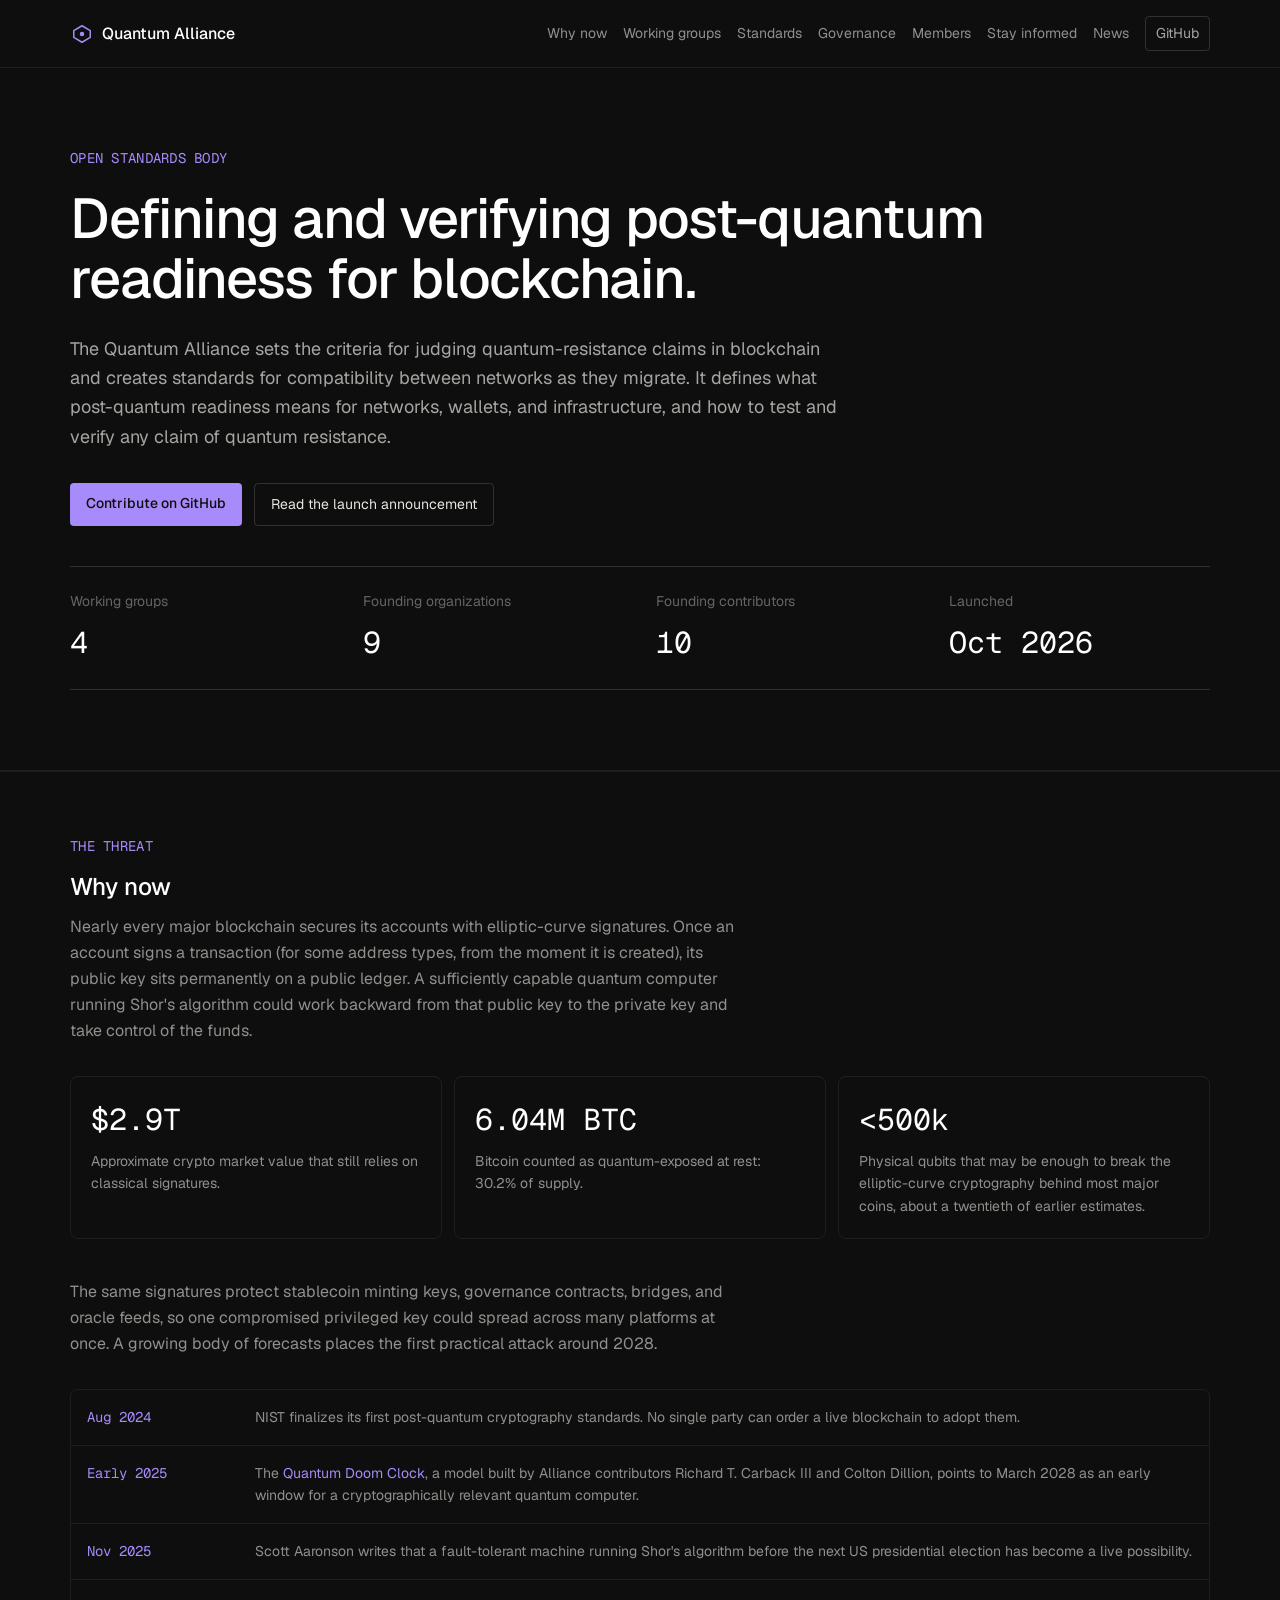
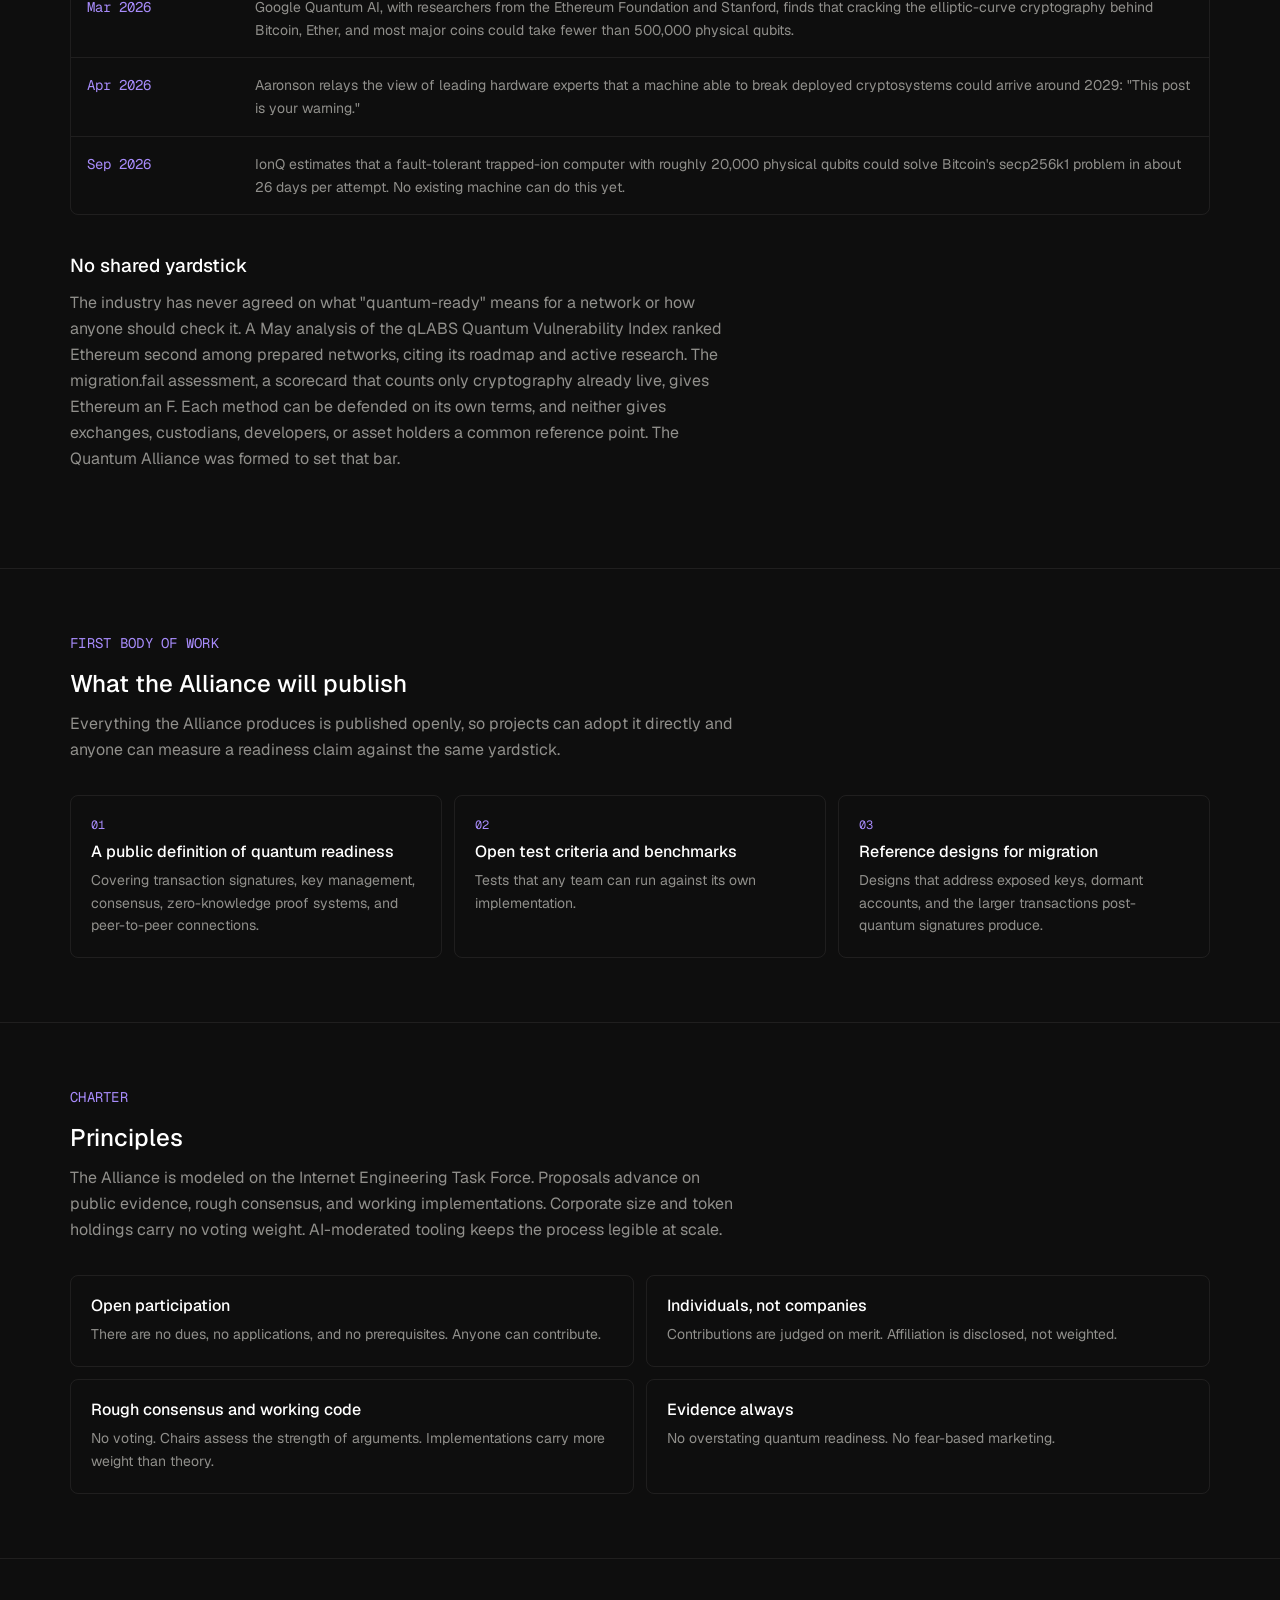
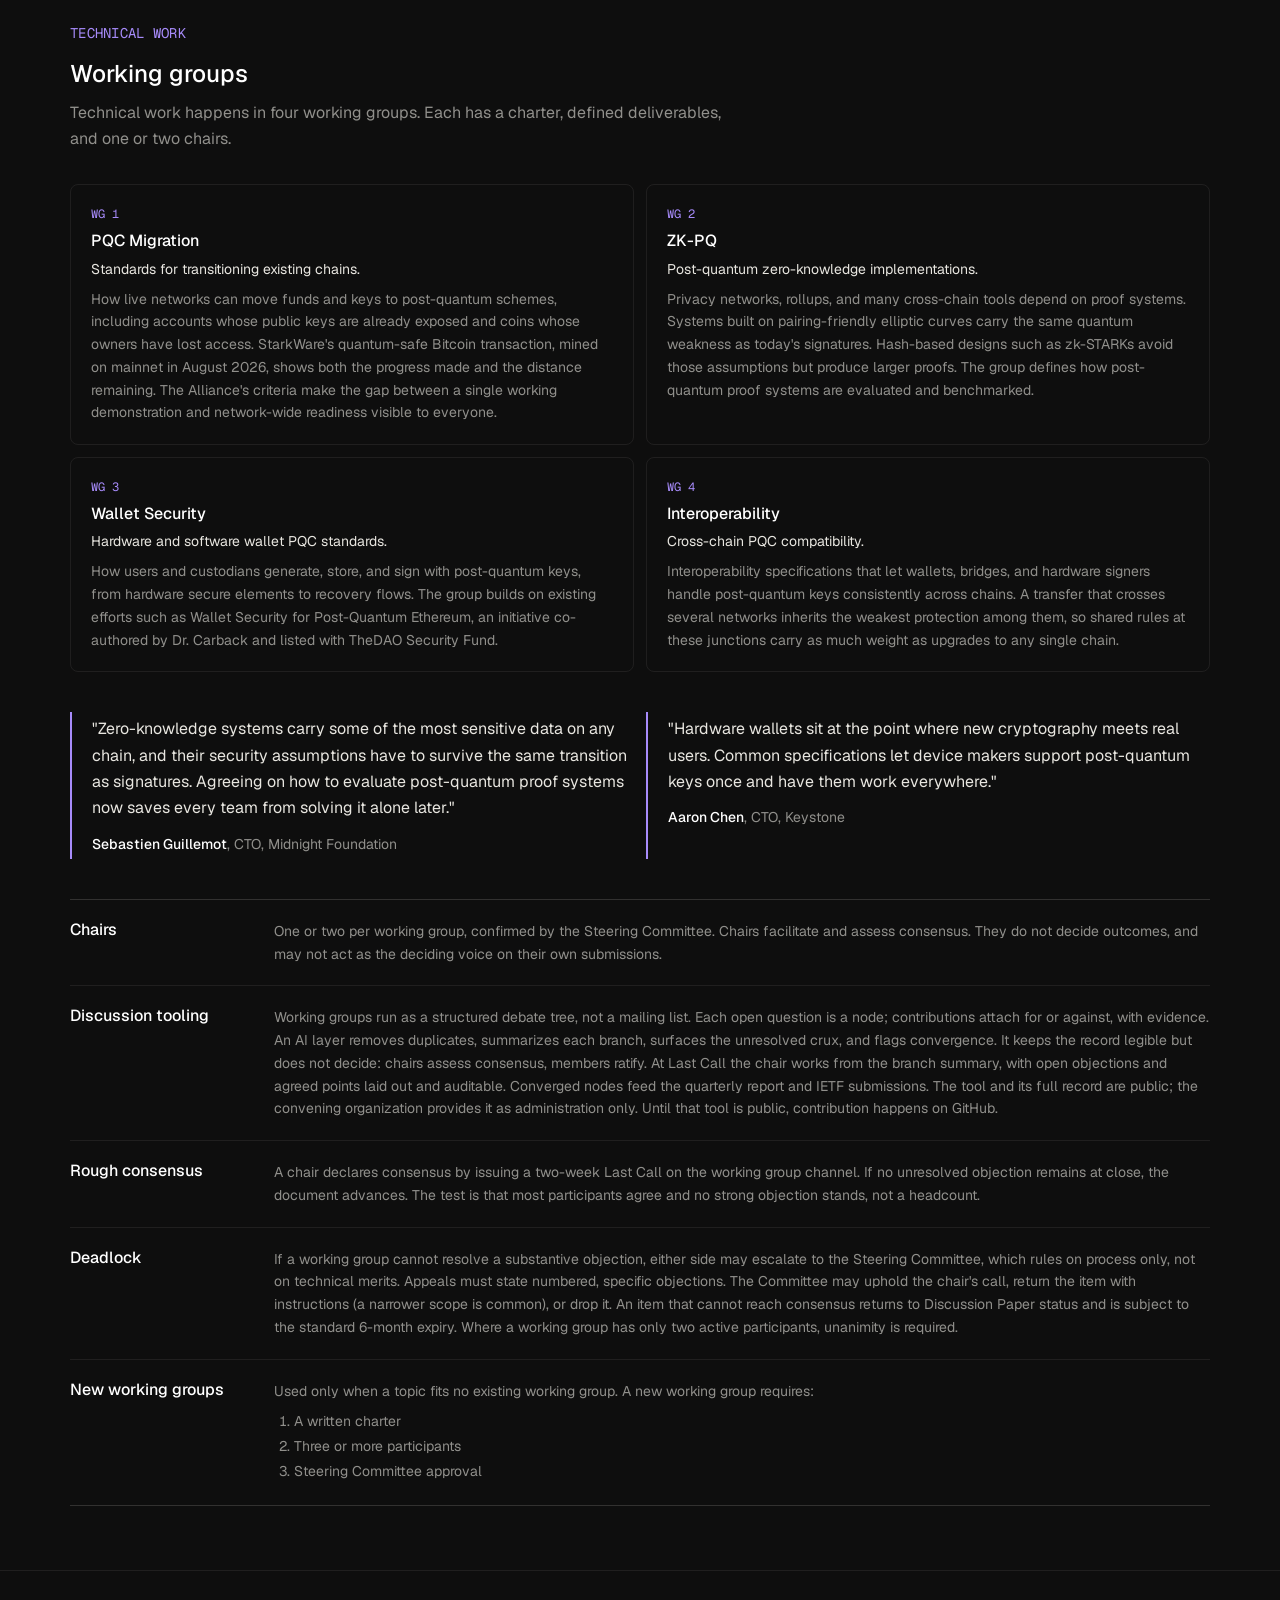
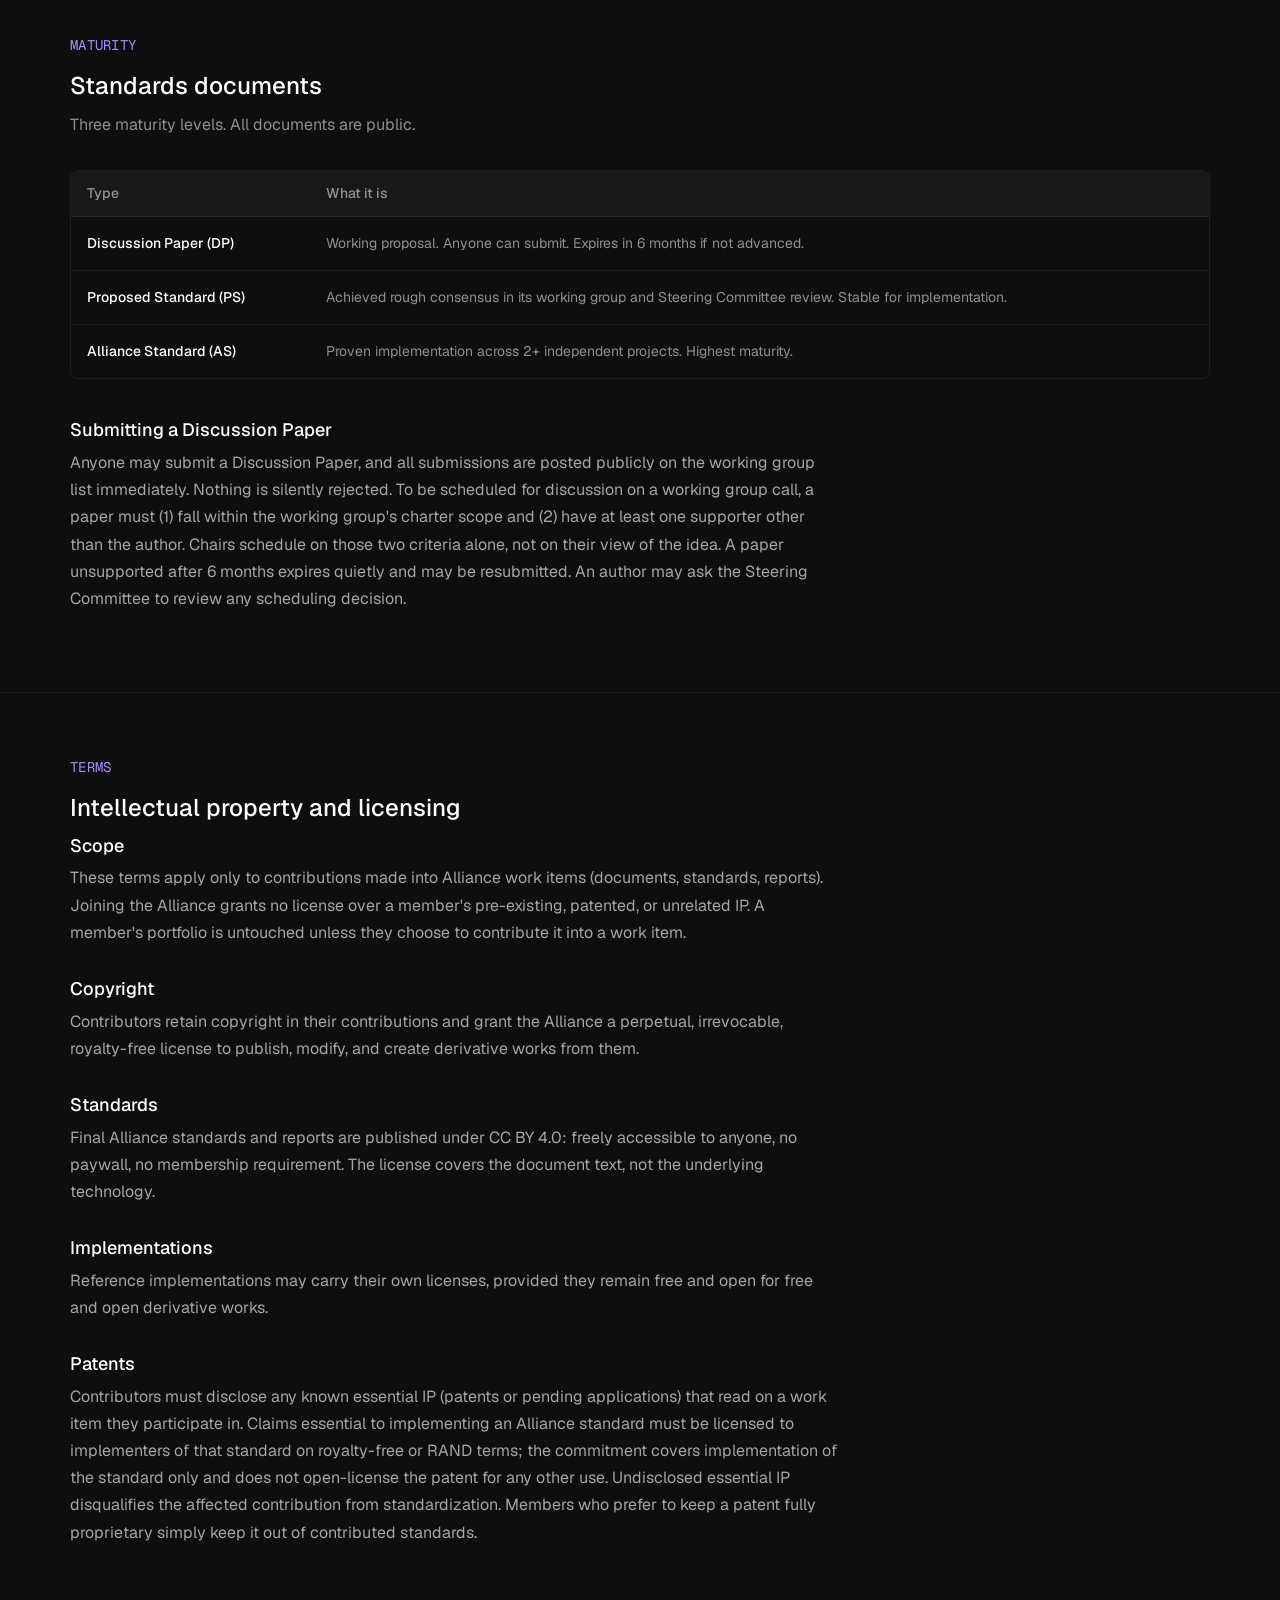
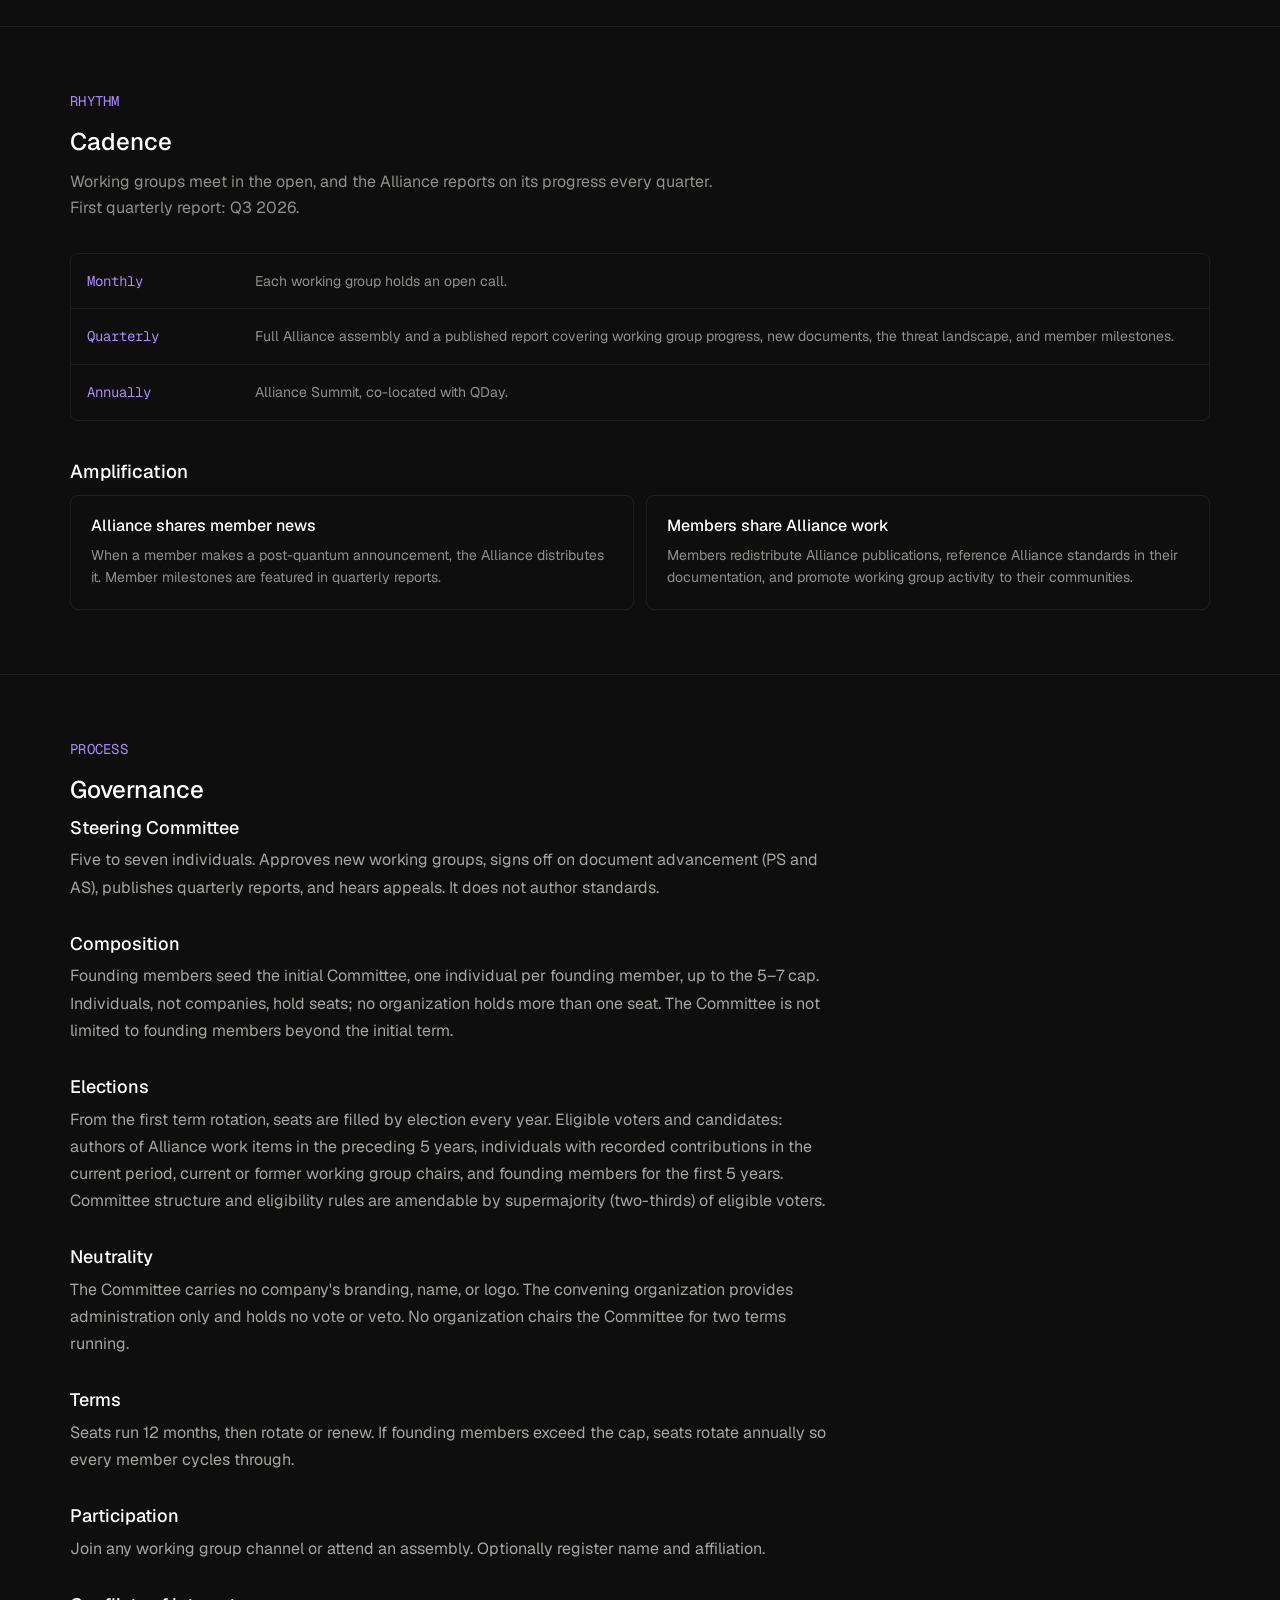
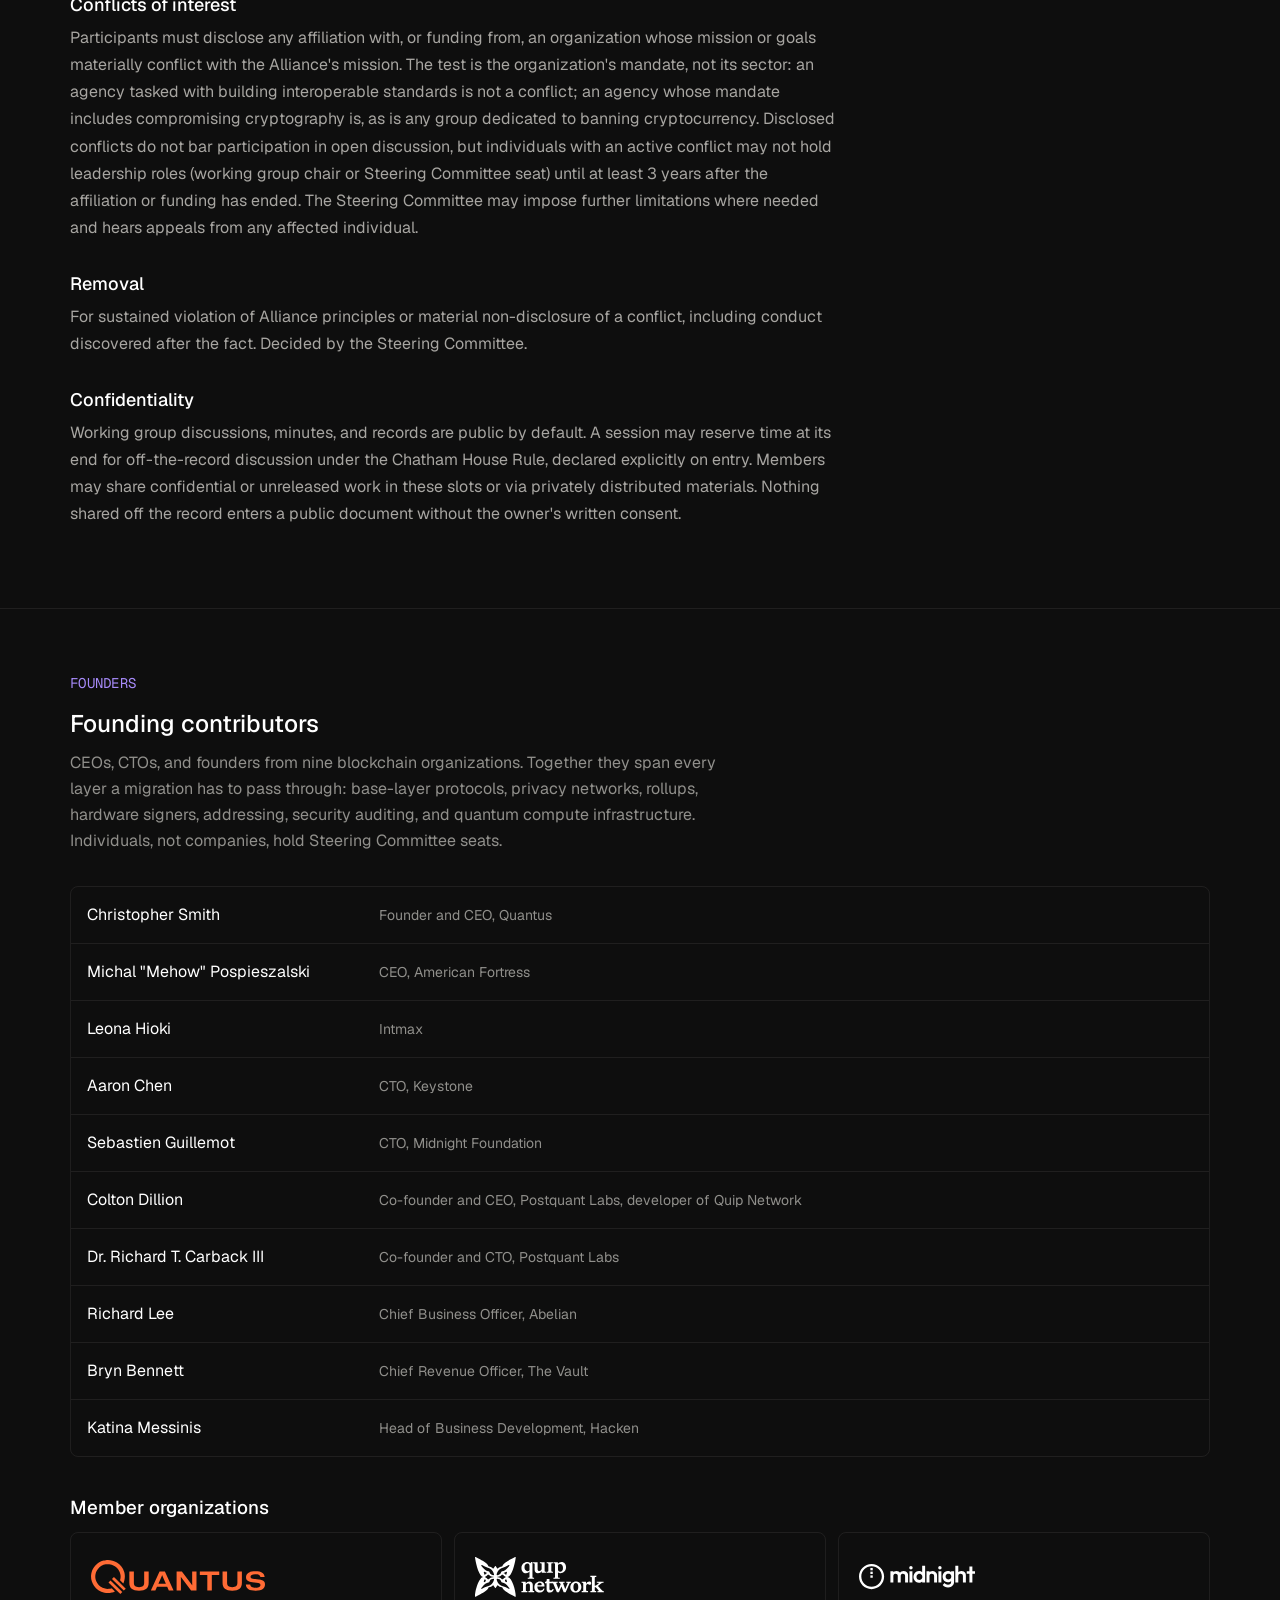
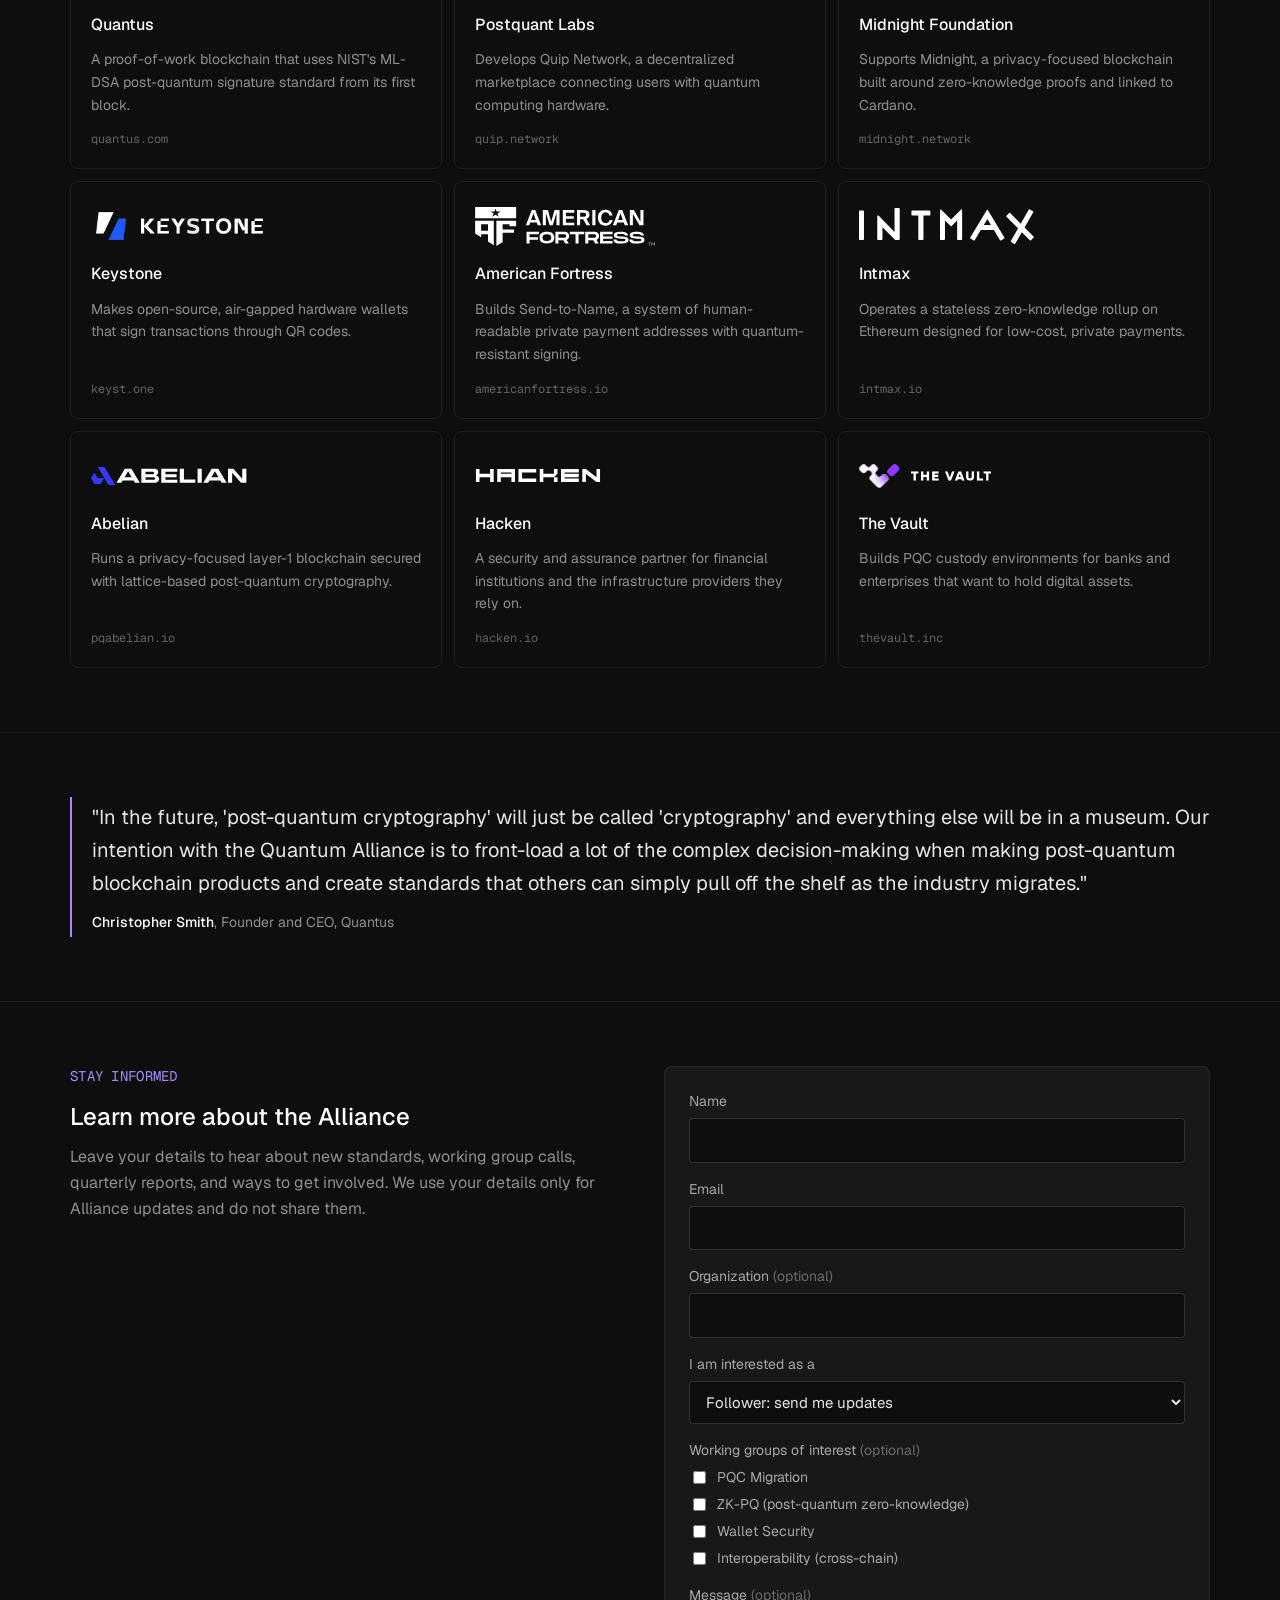
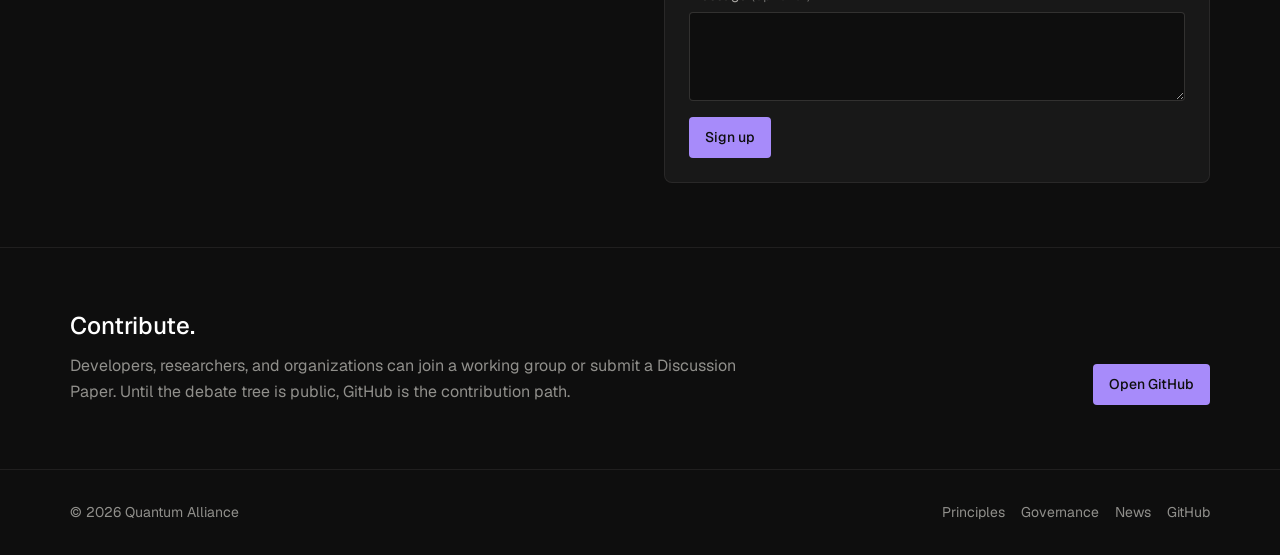
==== commit da977fd4: "Align content with Structure and Format v2.1 Remove the press Q&A section. Use the v2.1 working grou" ====
--- a/index.html
+++ b/index.html
@@ -31,7 +31,6 @@
         <a href="/#standards">Standards</a>
         <a href="/#governance">Governance</a>
         <a href="/#members">Members</a>
-        <a href="/#perspectives">Perspectives</a>
         <a href="/#signup">Stay informed</a>
         <a href="/news/launch/">News</a>
         <a href="https://github.com/QuantumAllianceFoundation" class="btn btn-outline" target="_blank" rel="noopener noreferrer">GitHub</a>
@@ -137,7 +136,7 @@
         <p class="intro">
           The Alliance is modeled on the Internet Engineering Task Force. Proposals advance on public
           evidence, rough consensus, and working implementations. Corporate size and token holdings
-          carry no voting weight.
+          carry no voting weight. AI-moderated tooling keeps the process legible at scale.
         </p>
         <div class="grid-2">
           <div class="card"><h3>Open participation</h3><p class="muted">There are no dues, no applications, and no prerequisites. Anyone can contribute.</p></div>
@@ -157,21 +156,25 @@
           <div class="card">
             <span class="tag">WG 1</span>
             <h3>PQC Migration</h3>
+            <p class="lead-line">Standards for transitioning existing chains.</p>
             <p class="muted">How live networks can move funds and keys to post-quantum schemes, including accounts whose public keys are already exposed and coins whose owners have lost access. StarkWare's quantum-safe Bitcoin transaction, mined on mainnet in August 2026, shows both the progress made and the distance remaining. The Alliance's criteria make the gap between a single working demonstration and network-wide readiness visible to everyone.</p>
           </div>
           <div class="card">
             <span class="tag">WG 2</span>
-            <h3>Post-quantum zero-knowledge</h3>
+            <h3>ZK-PQ</h3>
+            <p class="lead-line">Post-quantum zero-knowledge implementations.</p>
             <p class="muted">Privacy networks, rollups, and many cross-chain tools depend on proof systems. Systems built on pairing-friendly elliptic curves carry the same quantum weakness as today's signatures. Hash-based designs such as zk-STARKs avoid those assumptions but produce larger proofs. The group defines how post-quantum proof systems are evaluated and benchmarked.</p>
           </div>
           <div class="card">
             <span class="tag">WG 3</span>
             <h3>Wallet Security</h3>
+            <p class="lead-line">Hardware and software wallet PQC standards.</p>
             <p class="muted">How users and custodians generate, store, and sign with post-quantum keys, from hardware secure elements to recovery flows. The group builds on existing efforts such as Wallet Security for Post-Quantum Ethereum, an initiative co-authored by Dr. Carback and listed with TheDAO Security Fund.</p>
           </div>
           <div class="card">
             <span class="tag">WG 4</span>
-            <h3>Cross-chain compatibility</h3>
+            <h3>Interoperability</h3>
+            <p class="lead-line">Cross-chain PQC compatibility.</p>
             <p class="muted">Interoperability specifications that let wallets, bridges, and hardware signers handle post-quantum keys consistently across chains. A transfer that crosses several networks inherits the weakest protection among them, so shared rules at these junctions carry as much weight as upgrades to any single chain.</p>
           </div>
         </div>
@@ -190,7 +193,7 @@
           <div class="row"><h3>Discussion tooling</h3><p class="muted">Working groups run as a structured debate tree, not a mailing list. Each open question is a node; contributions attach for or against, with evidence. An AI layer removes duplicates, summarizes each branch, surfaces the unresolved crux, and flags convergence. It keeps the record legible but does not decide: chairs assess consensus, members ratify. At Last Call the chair works from the branch summary, with open objections and agreed points laid out and auditable. Converged nodes feed the quarterly report and IETF submissions. The tool and its full record are public; the convening organization provides it as administration only. Until that tool is public, contribution happens on GitHub.</p></div>
           <div class="row"><h3>Rough consensus</h3><p class="muted">A chair declares consensus by issuing a two-week Last Call on the working group channel. If no unresolved objection remains at close, the document advances. The test is that most participants agree and no strong objection stands, not a headcount.</p></div>
           <div class="row"><h3>Deadlock</h3><p class="muted">If a working group cannot resolve a substantive objection, either side may escalate to the Steering Committee, which rules on process only, not on technical merits. Appeals must state numbered, specific objections. The Committee may uphold the chair's call, return the item with instructions (a narrower scope is common), or drop it. An item that cannot reach consensus returns to Discussion Paper status and is subject to the standard 6-month expiry. Where a working group has only two active participants, unanimity is required.</p></div>
-          <div class="row"><h3>New working groups</h3><p class="muted">Used only when a topic fits no existing working group. Require a written charter, three or more participants, and Steering Committee approval.</p></div>
+          <div class="row"><h3>New working groups</h3><div class="muted"><p>Used only when a topic fits no existing working group. A new working group requires:</p><ol class="steps"><li>A written charter</li><li>Three or more participants</li><li>Steering Committee approval</li></ol></div></div>
         </div>
       </div>
     </section>
@@ -248,7 +251,7 @@
       <div class="wrap">
         <p class="eyebrow">Rhythm</p>
         <h2>Cadence</h2>
-        <p class="intro">Working groups meet in the open, and the Alliance reports on its progress every quarter.</p>
+        <p class="intro">Working groups meet in the open, and the Alliance reports on its progress every quarter. First quarterly report: Q3 2026.</p>
         <div class="timeline">
           <div class="item"><p class="when">Monthly</p><p class="muted">Each working group holds an open call.</p></div>
           <div class="item"><p class="when">Quarterly</p><p class="muted">Full Alliance assembly and a published report covering working group progress, new documents, the threat landscape, and member milestones.</p></div>
@@ -372,110 +375,6 @@
       </div>
     </section>
 
-    <section id="perspectives" class="section">
-      <div class="wrap">
-        <p class="eyebrow">Perspectives</p>
-        <h2>Questions from the press</h2>
-        <p class="intro">Founding contributors answer common questions about the quantum threat to blockchain and the Alliance's role.</p>
-
-        <div class="qa">
-          <h3>Is 2028 a realistic window for a quantum computer capable of breaking today's cryptography?</h3>
-          <div class="quotes">
-            <blockquote class="quote">
-              <p>"Very realistic and almost certain at this time barring unforeseen technical barriers. We predicted this and published it in 2024 on the Quantum Doom Clock. IonQ, a publicly traded quantum computer manufacturer, now says they will have a capable quantum computer in 2028."</p>
-              <footer><strong>Dr. Richard T. Carback III</strong>, CTO, Postquant Labs</footer>
-            </blockquote>
-            <blockquote class="quote">
-              <p>"IonQ projects 800 logical qubits next year, which is already enough quantum memory to run Shor's algorithm against Bitcoin keys. For reference, the smallest number of logical qubits necessary is 680, achieved by <a href="https://ecdsa.fail" target="_blank" rel="noopener noreferrer">ecdsa.fail</a> participants. Of course, it remains to be seen if they achieve that goal and if the quantum computer can run long enough to complete the computation, but it's quite clear that AI is accelerating quantum in ways that nobody can fully predict. In my opinion, we shouldn't bet our trillion-dollar asset on quantum slowing down."</p>
-              <footer><strong>Christopher Smith</strong>, CEO, Quantus</footer>
-            </blockquote>
-            <blockquote class="quote">
-              <p>"Nobody knows the date, but the estimates keep falling and the risk is one we can already plan for. The question for custodians isn't whether the date is 2028 or 2035, it's whether you can migrate in time if it arrives early."</p>
-              <p>"Researchers disagree mainly on when error-corrected or physical qubits will reach the scale needed. Many still put it in the 2030s or later, but resource estimates for breaking elliptic-curve cryptography have been dropping."</p>
-              <footer><strong>Bryn Bennett</strong>, Chief Revenue Officer, The Vault</footer>
-            </blockquote>
-          </div>
-        </div>
-
-        <div class="qa">
-          <h3>What does "already exposed" mean for the 6.04 million BTC at risk, and is there still time to protect them?</h3>
-          <div class="quotes">
-            <blockquote class="quote">
-              <p>"When we say 'exposed', we mean the public key is published in the blockchain data, which makes it possible to compute the private key with a quantum computer. To protect them, the owners need to move to a modern system that hides the public key or to a post-quantum secure signature system. The latter, post-quantum secure cryptography, is not yet supported by major cryptocurrency networks, but members of the Alliance do have various solutions we hope to standardize, some of which can be used to protect yourself today."</p>
-              <footer><strong>Colton Dillion</strong>, CEO, Postquant Labs</footer>
-            </blockquote>
-            <blockquote class="quote">
-              <p>"Exposed means the lock is on public display, waiting for a key that doesn't exist yet. The coins are safe today, but the ledger is permanent, so the attacker can simply wait."</p>
-              <p>"For privacy, the risk is worse. Any chain that hides transaction data with classical cryptography faces 'harvest now, decrypt later': records collected today could be de-anonymised once quantum machines arrive. Privacy that expires isn't privacy. That's why we at Abelian built on lattice-based cryptography from launch."</p>
-              <footer><strong>Richard Lee</strong>, Chief Business Officer, Abelian</footer>
-            </blockquote>
-            <blockquote class="quote">
-              <p>"Exposed doesn't mean hacked. It means the public key is visible on-chain, so those coins become vulnerable once a powerful enough quantum computer exists to derive the private key from it."</p>
-              <p>"There is still time. The concrete steps are to move coins to fresh addresses, stop reusing addresses, and use Multi-Party Computation (MPC) custody solutions that can rotate keys and swap signature schemes without a rebuild. Note that MPC alone doesn't make a wallet quantum-safe, because the threshold signature still uses today's curves. The industry needs post-quantum threshold schemes, and since the development time for those is years, not months, we must act now to protect the future of digital assets."</p>
-              <footer><strong>Bryn Bennett</strong>, Chief Revenue Officer, The Vault</footer>
-            </blockquote>
-          </div>
-        </div>
-
-        <div class="qa">
-          <h3>Who is responsible for bitcoin whose owners have lost their keys, including Satoshi Nakamoto's coins?</h3>
-          <div class="quotes">
-            <blockquote class="quote">
-              <p>"QPU operators will be able to recover those keys and claim those coins and tokens. There are proposals to freeze or block such operators, but I would prefer it if funds were moved into a trust where owners who can prove ownership can submit claims to recover their funds, and to work with existing organizations like the DAO fund where unclaimed funds are invested and profits used to support chain security efforts. The Alliance represents the first step to an organized response and I hope we will be able to work with quantum computer vendors to responsibly manage the Q-Day transition."</p>
-              <footer><strong>Dr. Richard T. Carback III</strong>, CTO, Postquant Labs</footer>
-            </blockquote>
-            <blockquote class="quote">
-              <p>"There are technical solutions to the issue of Satoshi's keys, but none of them are politically feasible. The most likely scenario is that whoever gets the first CRQC will take them, probably with the blessing of whichever national government. Hopefully it's a government that likes Bitcoin."</p>
-              <footer><strong>Christopher Smith</strong>, CEO, Quantus</footer>
-            </blockquote>
-            <blockquote class="quote">
-              <p>"Nobody owns that issue, and that's the problem. A custodian protects its clients' assets, not abandoned ones. Freezing coins is a governance decision for the Bitcoin network, not for the industry."</p>
-              <p>"Any freeze would trade quantum risk for a precedent on property rights and neutrality, so it needs broad consensus from the Bitcoin community."</p>
-              <footer><strong>Bryn Bennett</strong>, Chief Revenue Officer, The Vault</footer>
-            </blockquote>
-          </div>
-        </div>
-
-        <div class="qa">
-          <h3>What would migration cost, how long would it take, and will larger signatures raise fees?</h3>
-          <div class="quotes">
-            <blockquote class="quote">
-              <p>"The engineering cost of swapping in new cryptography varies from chain to chain. For Bitcoin, the chief difficulty is its lack of a clear upgrade process and decision makers, aka 'decentralization'. If someone could just decide to do it, the code could be ready and audited within a month. For Ethereum, the technical job is much bigger, as they have pre-quantum cryptography at both the consensus and transaction layer, along with all the L2s and pre-quantum ZK projects, but at least they have the ability to upgrade the network. Privacy chains have an additional layer of cryptography to deal with as well."</p>
-              <footer><strong>Christopher Smith</strong>, CEO, Quantus</footer>
-            </blockquote>
-            <blockquote class="quote">
-              <p>"We can speak to this from experience. Abelian has run a post-quantum chain in production since launch, so larger signatures and their effect on throughput and fees are engineering realities we've designed around, not theory."</p>
-              <p>"Larger signatures are a real cost, but a manageable one when designed in from the start. Retrofitting is much harder, because the cost lies in coordinating wallets, exchanges, custodians and hard forks across an ecosystem. One lesson we learned: no chain should assume its first post-quantum scheme is its last. Cryptographic agility, the ability to swap schemes without a rebuild, is on Abelian's published roadmap for that reason."</p>
-              <footer><strong>Richard Lee</strong>, Chief Business Officer, Abelian</footer>
-            </blockquote>
-            <blockquote class="quote">
-              <p>"Nobody has a credible single number, and anyone offering one is guessing. The real cost isn't the cryptography, it's coordinating wallets, exchanges, custodians and protocol developers."</p>
-              <p>"Expect a multi-year migration with multiple protocol upgrades. Post-quantum signatures are many times larger than today's, so fees and block capacity are a legitimate concern, especially for Bitcoin."</p>
-              <footer><strong>Bryn Bennett</strong>, Chief Revenue Officer, The Vault</footer>
-            </blockquote>
-          </div>
-        </div>
-
-        <div class="qa">
-          <h3>Why should the industry trust a new alliance to define quantum readiness?</h3>
-          <div class="quotes">
-            <blockquote class="quote">
-              <p>"The Alliance already represents a significant portion of the industry focused on post-quantum upgrades to cryptocurrency. Blockchain communities tend to silo around their preferred chain and technology under that chain's foundation or other nonprofit governance body, so they are not set up to work together. We hope that an open access body will facilitate a baseline level of standardization. Variation and optimizations will still occur on every chain, but we hope to avoid dozens of slightly incompatible versions of the same algorithm. We already have several standards in the pipe that we will be releasing in the next quarter, and simply having the reference will drive a lot of the conversation."</p>
-              <footer><strong>Dr. Richard T. Carback III</strong>, CTO, Postquant Labs</footer>
-            </blockquote>
-            <blockquote class="quote">
-              <p>"The issue addressed by the Alliance is that applying the new cryptographic standards to blockchains does involve navigating some fairly complex tradeoff spaces. By pre-digesting these decisions, we can make it easier for other industry players to pull something off the shelf and apply it quickly without having to rediscover all the dead ends."</p>
-              <footer><strong>Christopher Smith</strong>, Co-founder and CEO, Quantus</footer>
-            </blockquote>
-            <blockquote class="quote">
-              <p>"Standards come from NIST and regulators, not alliances. An alliance earns trust by publishing measurable milestones and showing who has signed up."</p>
-              <p>"NIST finalised its first post-quantum standards in 2024, so the technical target already exists. The credible test is public milestones, such as migration guides, readiness benchmarks and named participants. For regulated custodians such as us, readiness will also be judged under regulations like MiCA and DORA, not by industry groups."</p>
-              <footer><strong>Bryn Bennett</strong>, Chief Revenue Officer, The Vault</footer>
-            </blockquote>
-          </div>
-        </div>
-      </div>
-    </section>
 
     <section class="section">
       <div class="wrap">
@@ -524,9 +423,9 @@
           <fieldset class="field">
             <legend>Working groups of interest <span class="opt">(optional)</span></legend>
             <label class="check"><input type="checkbox" name="groups" value="migration"> PQC Migration</label>
-            <label class="check"><input type="checkbox" name="groups" value="zk-pq"> Post-quantum zero-knowledge</label>
+            <label class="check"><input type="checkbox" name="groups" value="zk-pq"> ZK-PQ (post-quantum zero-knowledge)</label>
             <label class="check"><input type="checkbox" name="groups" value="wallet"> Wallet Security</label>
-            <label class="check"><input type="checkbox" name="groups" value="interop"> Cross-chain compatibility</label>
+            <label class="check"><input type="checkbox" name="groups" value="interop"> Interoperability (cross-chain)</label>
           </fieldset>
           <div class="field">
             <label for="f-msg">Message <span class="opt">(optional)</span></label>
--- a/assets/styles.css
+++ b/assets/styles.css
@@ -239,3 +239,7 @@
 @media (max-width: 767px) {
   .signup { grid-template-columns: 1fr; gap: 24px; }
 }
+
+.card .lead-line { color: var(--content); font-size: .875rem; margin-bottom: 8px; }
+.steps { margin: 8px 0 0; padding-left: 20px; }
+.steps li { margin-bottom: 2px; }
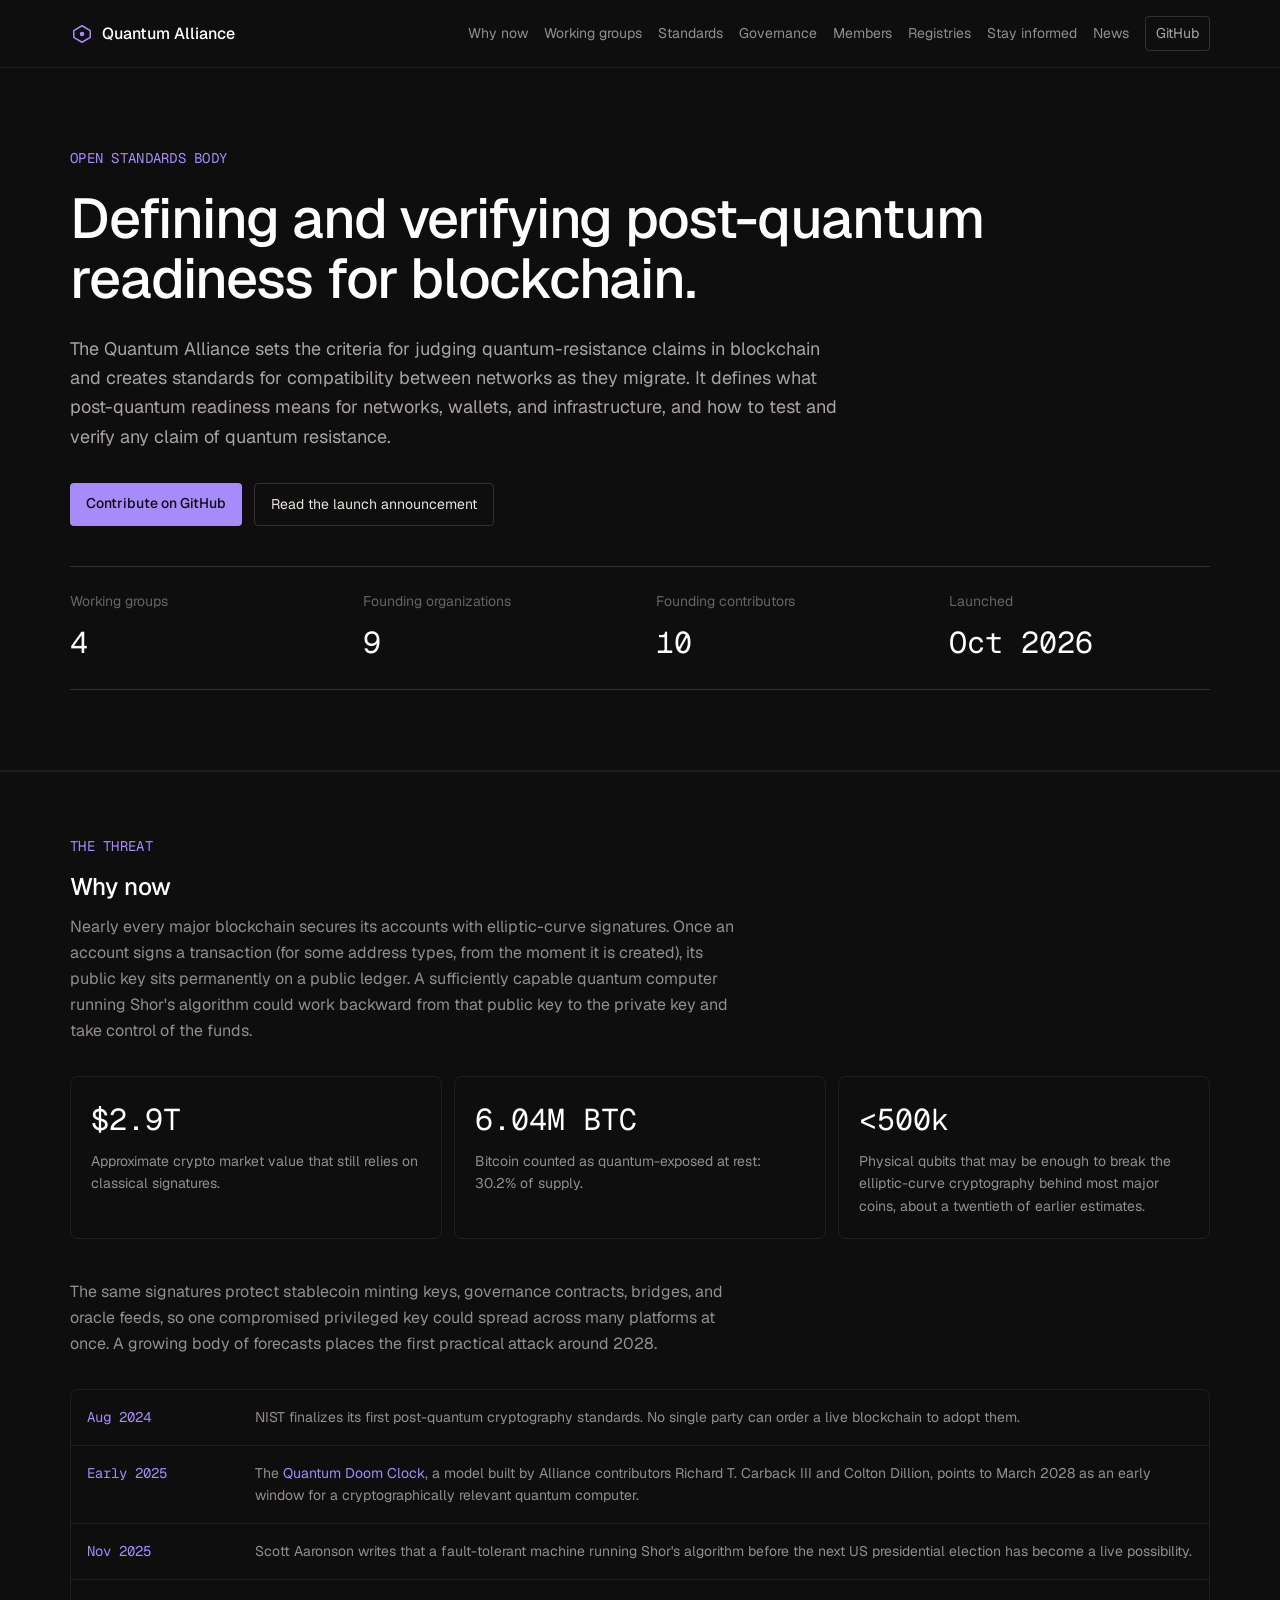
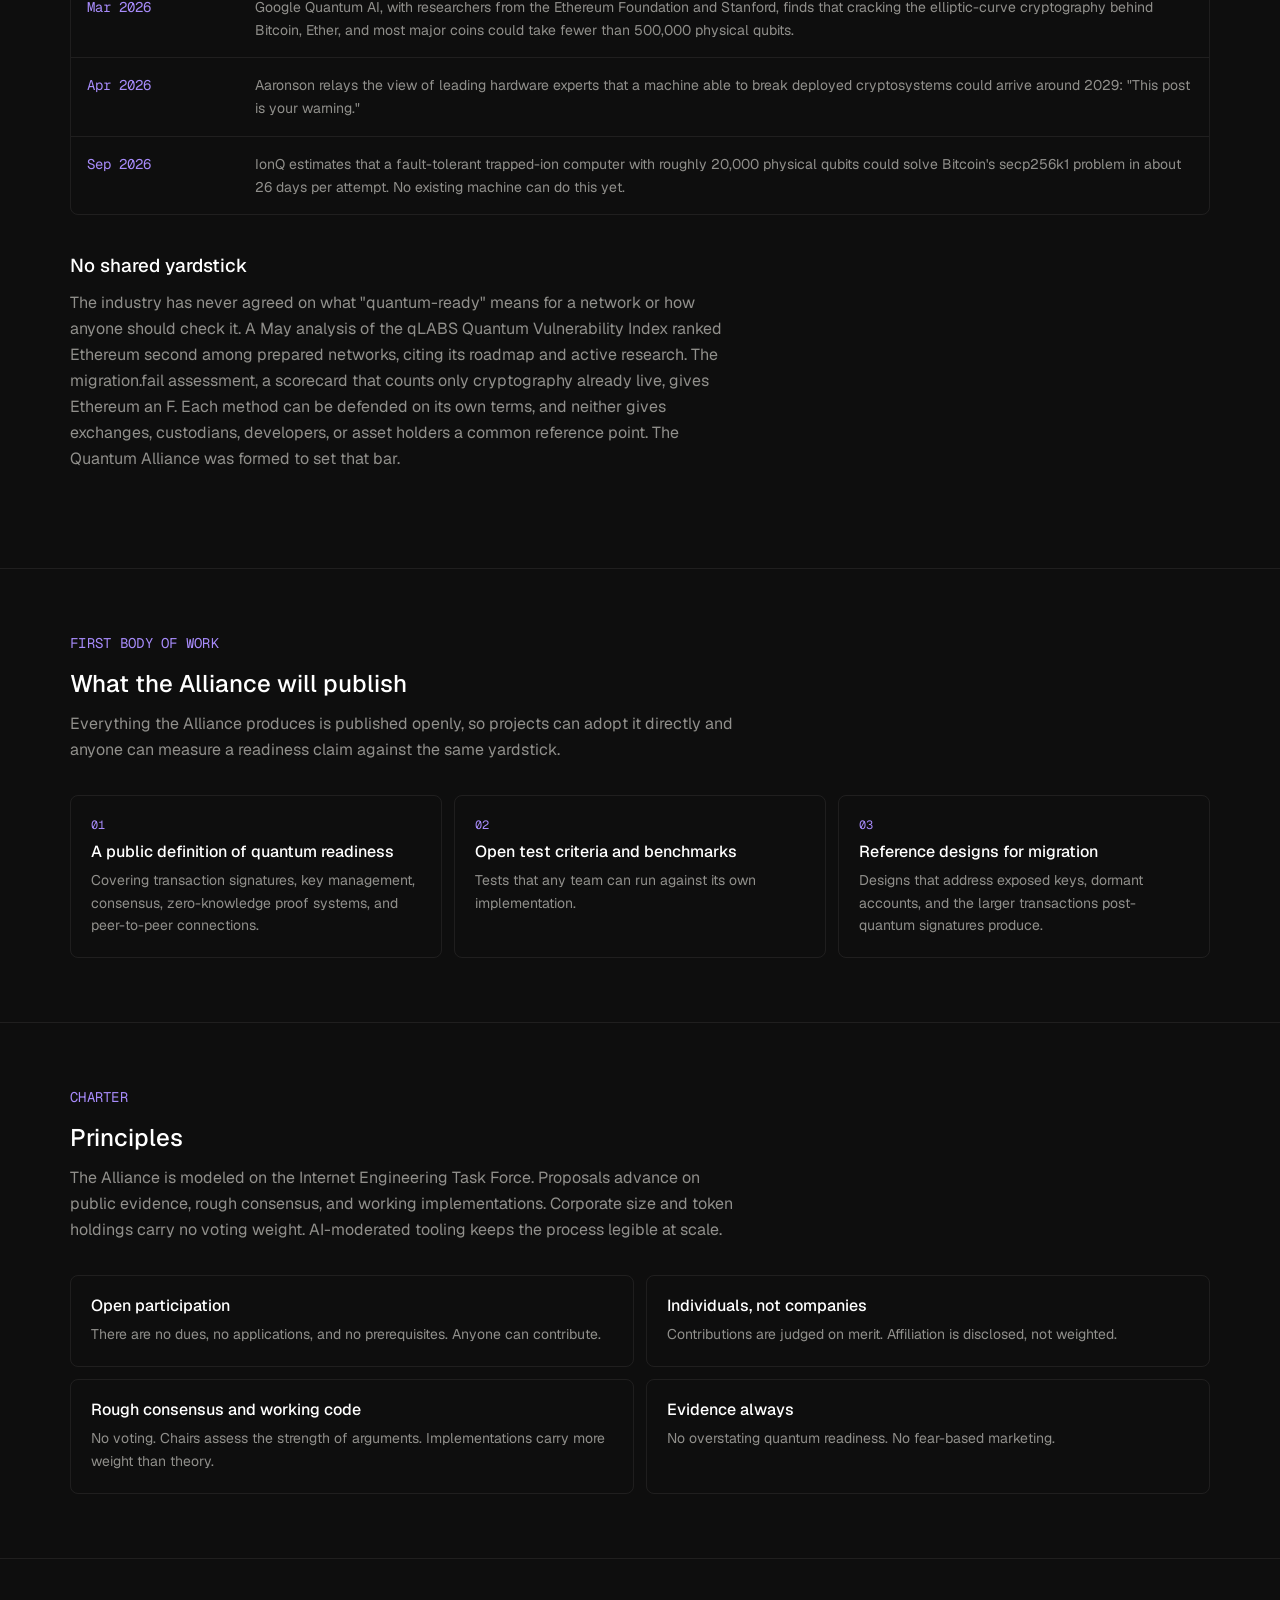
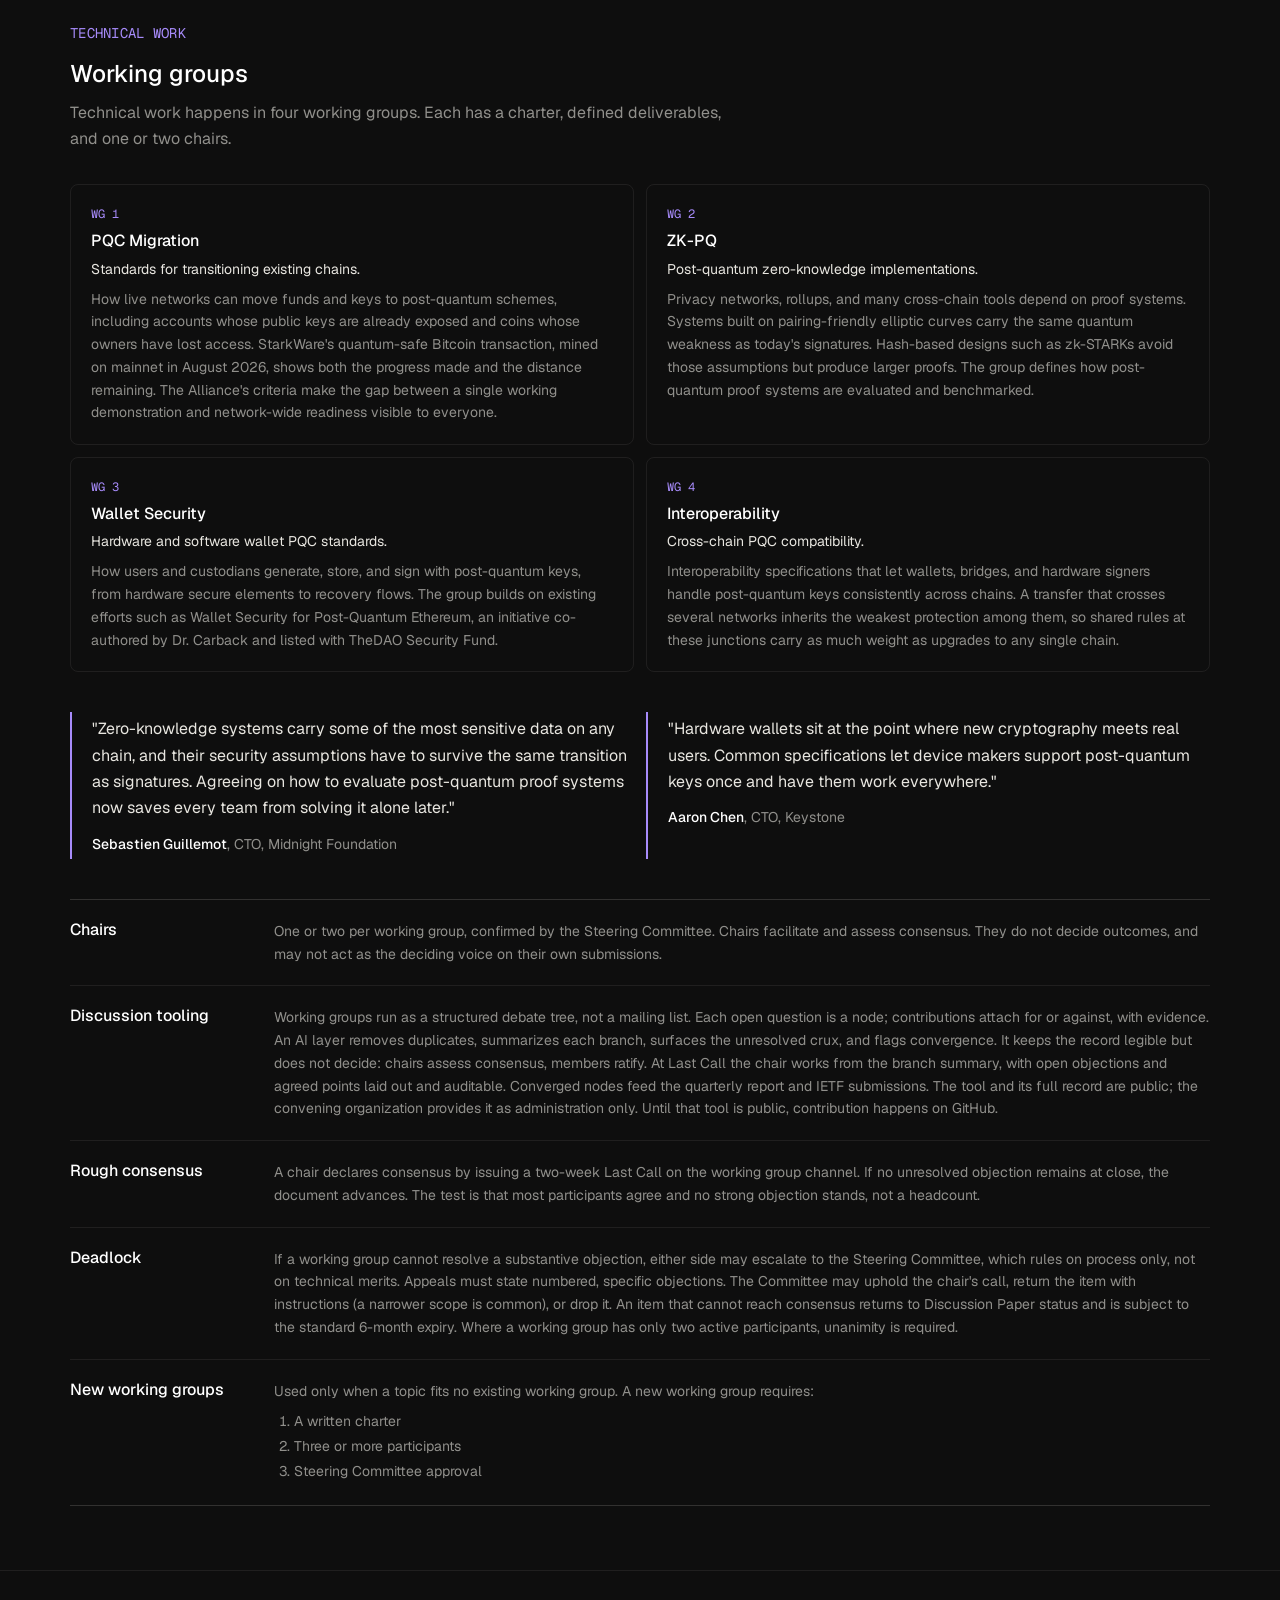
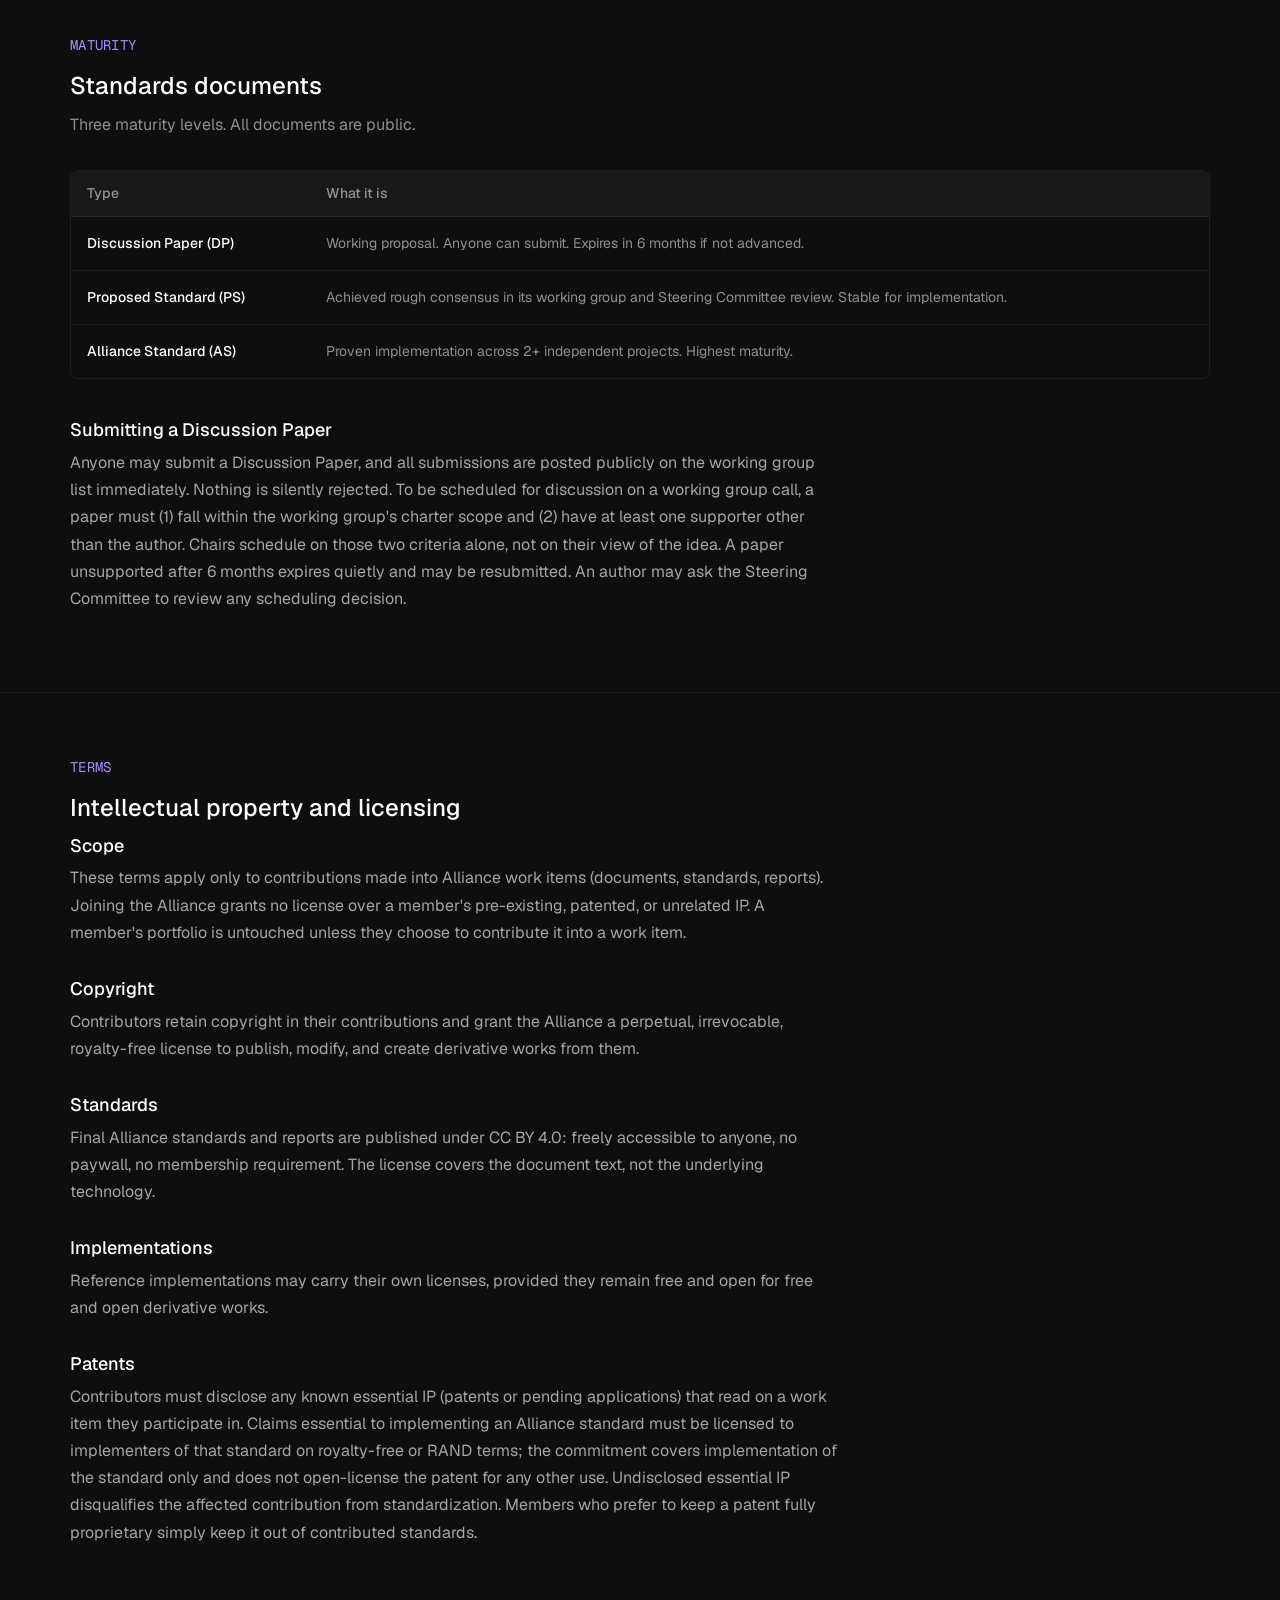
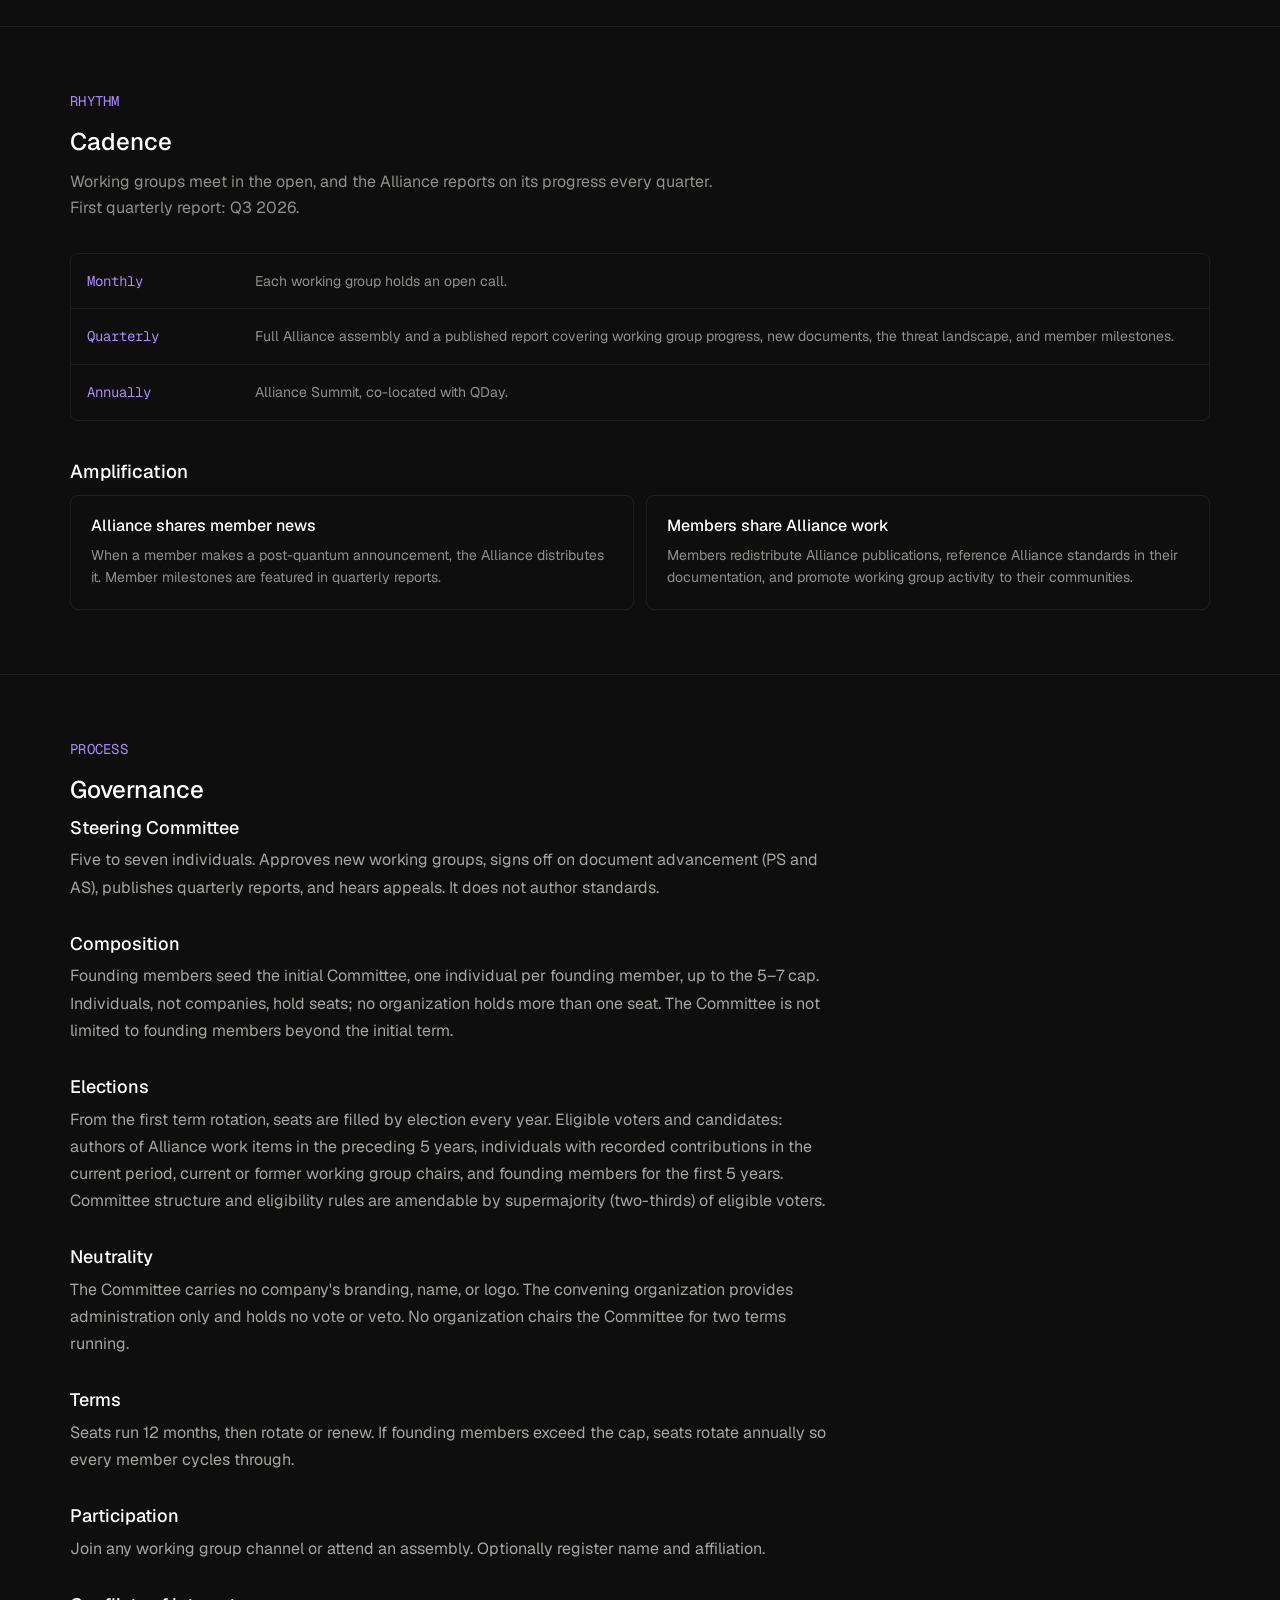
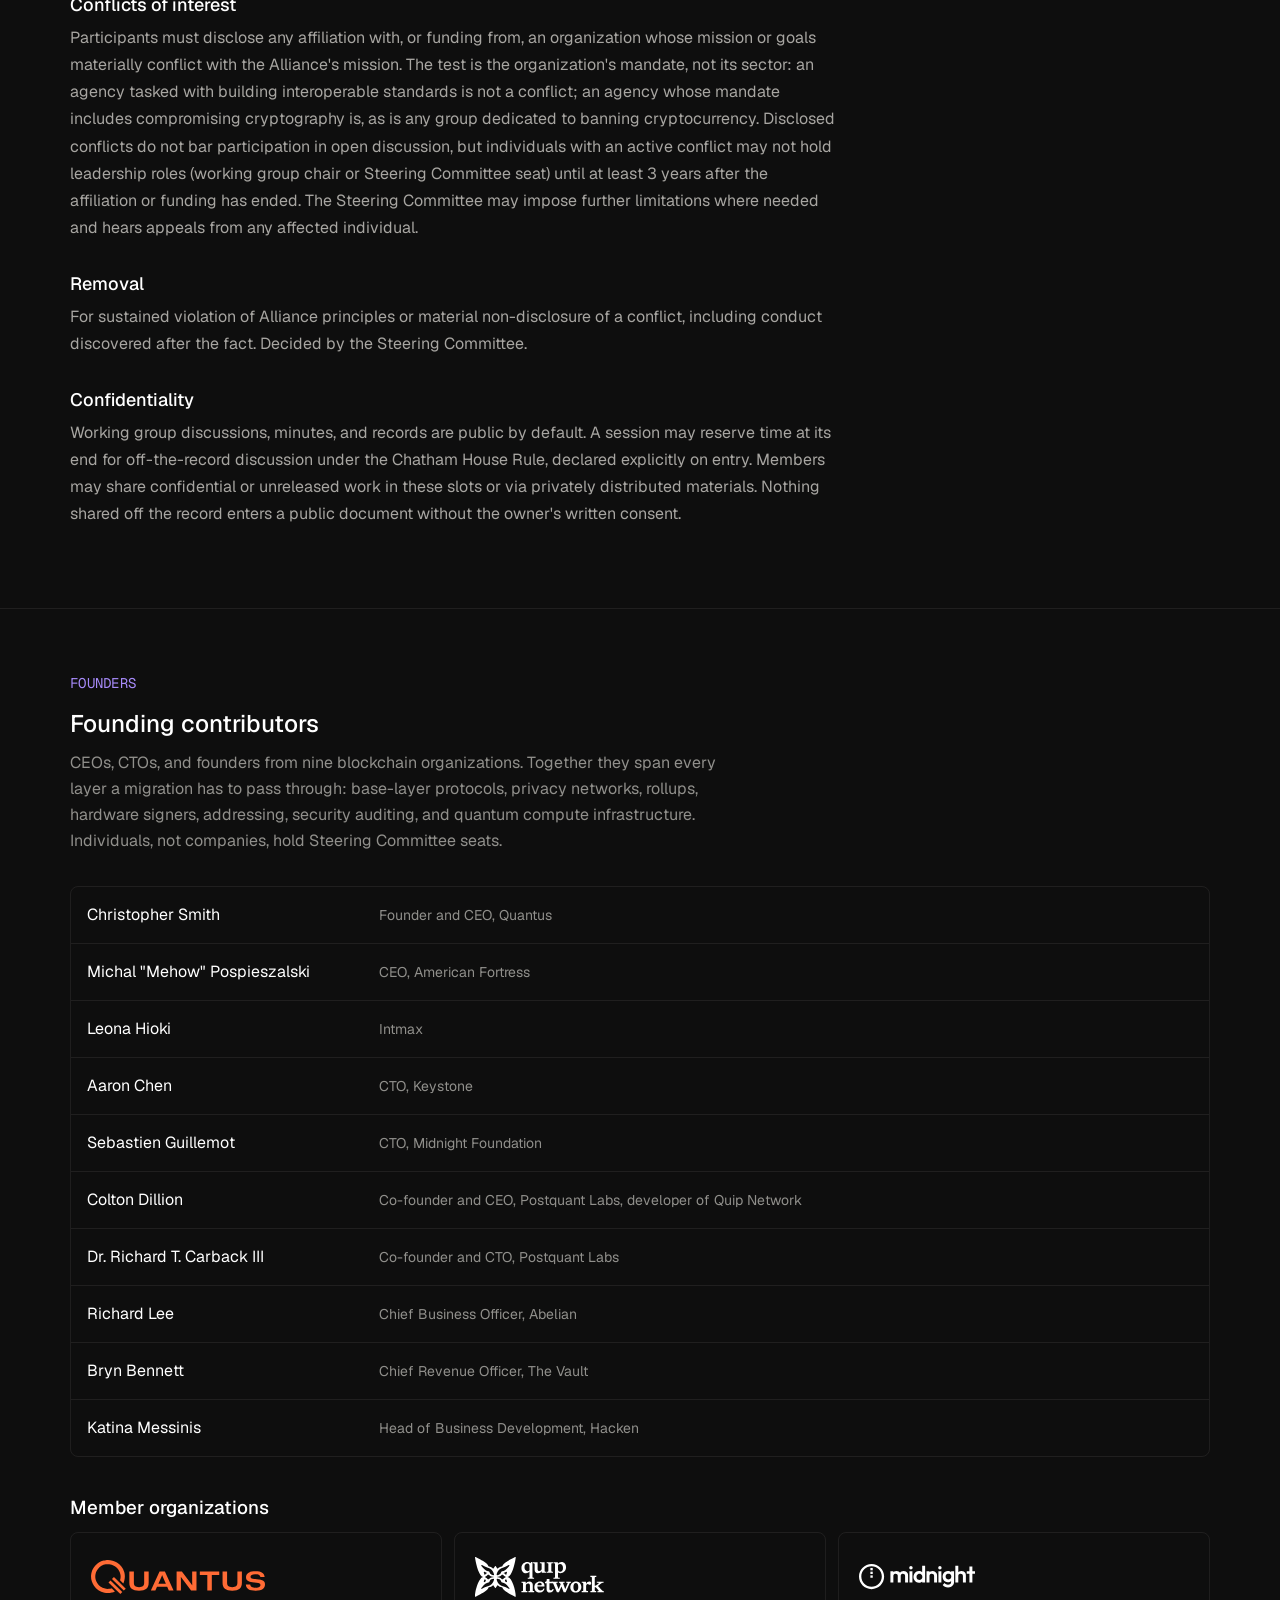
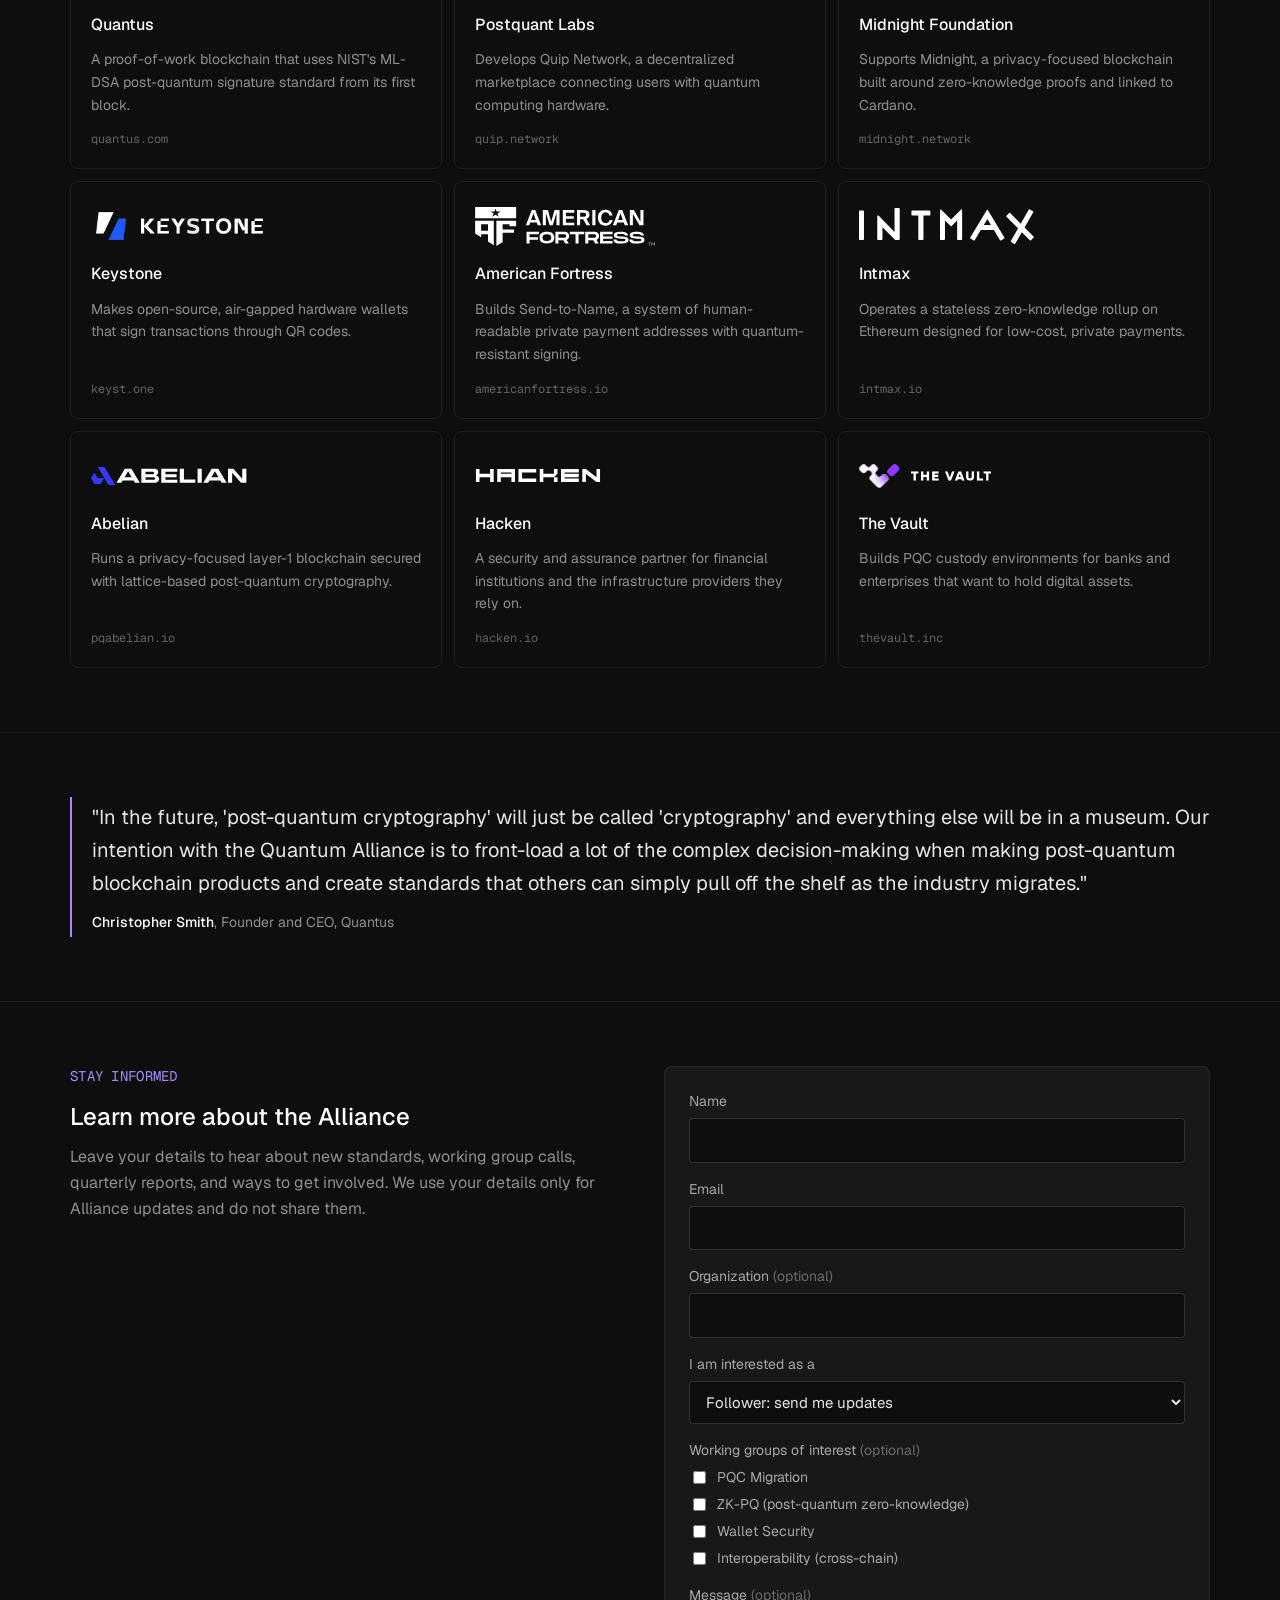
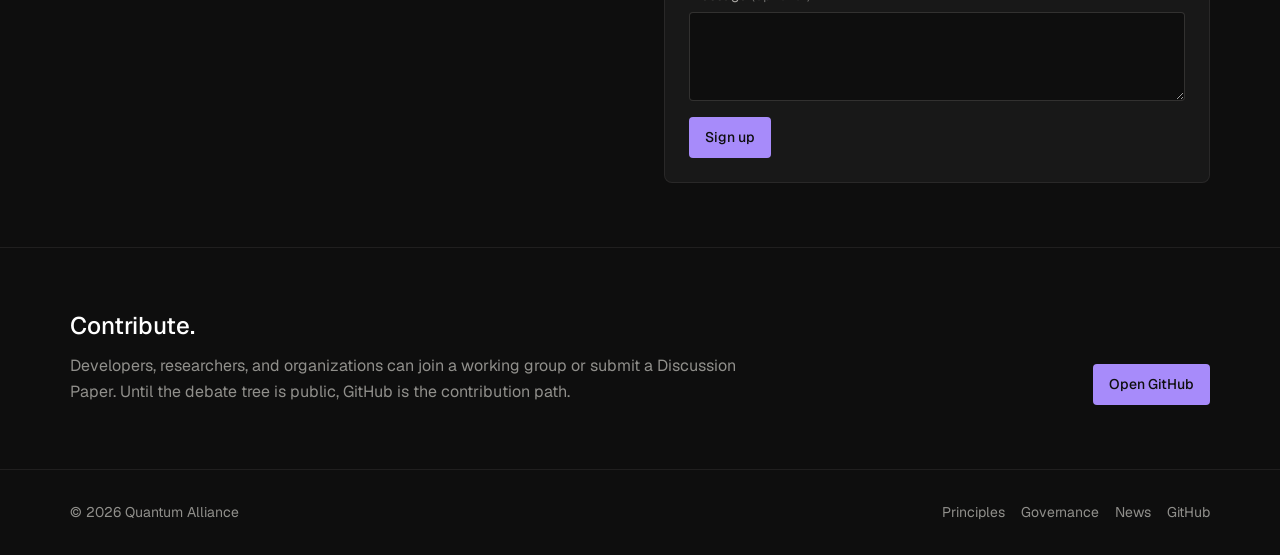
==== commit c56b89b4: "Build registries on Netlify and link them from the site" ====
--- a/index.html
+++ b/index.html
@@ -31,6 +31,7 @@
         <a href="/#standards">Standards</a>
         <a href="/#governance">Governance</a>
         <a href="/#members">Members</a>
+        <a href="/registry/">Registries</a>
         <a href="/#signup">Stay informed</a>
         <a href="/news/launch/">News</a>
         <a href="https://github.com/QuantumAllianceFoundation" class="btn btn-outline" target="_blank" rel="noopener noreferrer">GitHub</a>
--- a/assets/styles.css
+++ b/assets/styles.css
@@ -243,3 +243,41 @@
 .card .lead-line { color: var(--content); font-size: .875rem; margin-bottom: 8px; }
 .steps { margin: 8px 0 0; padding-left: 20px; }
 .steps li { margin-bottom: 2px; }
+
+/* Registries */
+.registry-actions { display: flex; flex-wrap: wrap; gap: 8px 24px; align-items: baseline; margin-bottom: 24px; }
+.registry-actions p { flex-basis: 100%; margin: 0; }
+.registry-actions a { color: var(--signal); font-size: .875rem; }
+.registry-actions a:hover { text-decoration: underline; }
+.table-wrap + .registry-actions { margin-top: -16px; }
+
+.legend { display: grid; gap: 8px; margin: 0 0 24px; }
+.legend > div { display: grid; grid-template-columns: 12rem 1fr; gap: 12px; align-items: baseline; }
+.legend dt, .legend dd { margin: 0; }
+.legend dd { color: var(--content-60); font-size: .875rem; line-height: 1.5; }
+
+.badge { display: inline-block; padding: 2px 10px; border: 1px solid var(--border-med); border-radius: 999px; font-size: .75rem; white-space: nowrap; color: var(--content-70); }
+.badge--post-quantum { border-color: var(--signal); background: #a78bfa26; color: var(--signal); }
+.badge--post-quantum-ready { border-color: var(--content-40); color: var(--content); }
+.badge--quantum-aware { border-color: var(--border-med); color: var(--content-60); }
+.badge--quantum-vulnerable { border: 1px dashed #f87171; background: #f8717114; color: #f87171; }
+
+.alg { display: inline-block; margin: 0 4px 4px 0; padding: 1px 8px; border: 1px solid var(--border-med); border-radius: 4px; font-family: var(--mono); font-size: .75rem; white-space: nowrap; }
+.alg small { color: var(--content-40); font-size: inherit; }
+.safety--high { color: var(--signal); }
+.safety--medium { color: var(--content); }
+.safety--low { color: var(--content-60); }
+
+table[data-sortable] th button { all: unset; cursor: pointer; font: inherit; color: inherit; }
+table[data-sortable] th button:hover, table[data-sortable] th button:focus-visible { color: var(--white); }
+table[data-sortable] th button:focus-visible { outline: 2px solid var(--signal); outline-offset: 2px; }
+table[data-sortable] th[aria-sort="ascending"] button::after { content: " \25B2"; font-size: .7em; }
+table[data-sortable] th[aria-sort="descending"] button::after { content: " \25BC"; font-size: .7em; }
+table[data-sortable] td:first-child { white-space: normal; }
+
+@media (max-width: 960px) {
+  .legend > div { grid-template-columns: 1fr; gap: 4px; }
+  .table-wrap table { min-width: 720px; }
+}
+.section h1 + .intro { margin-top: 12px; }
+.section .wrap > .muted { margin-bottom: 16px; }
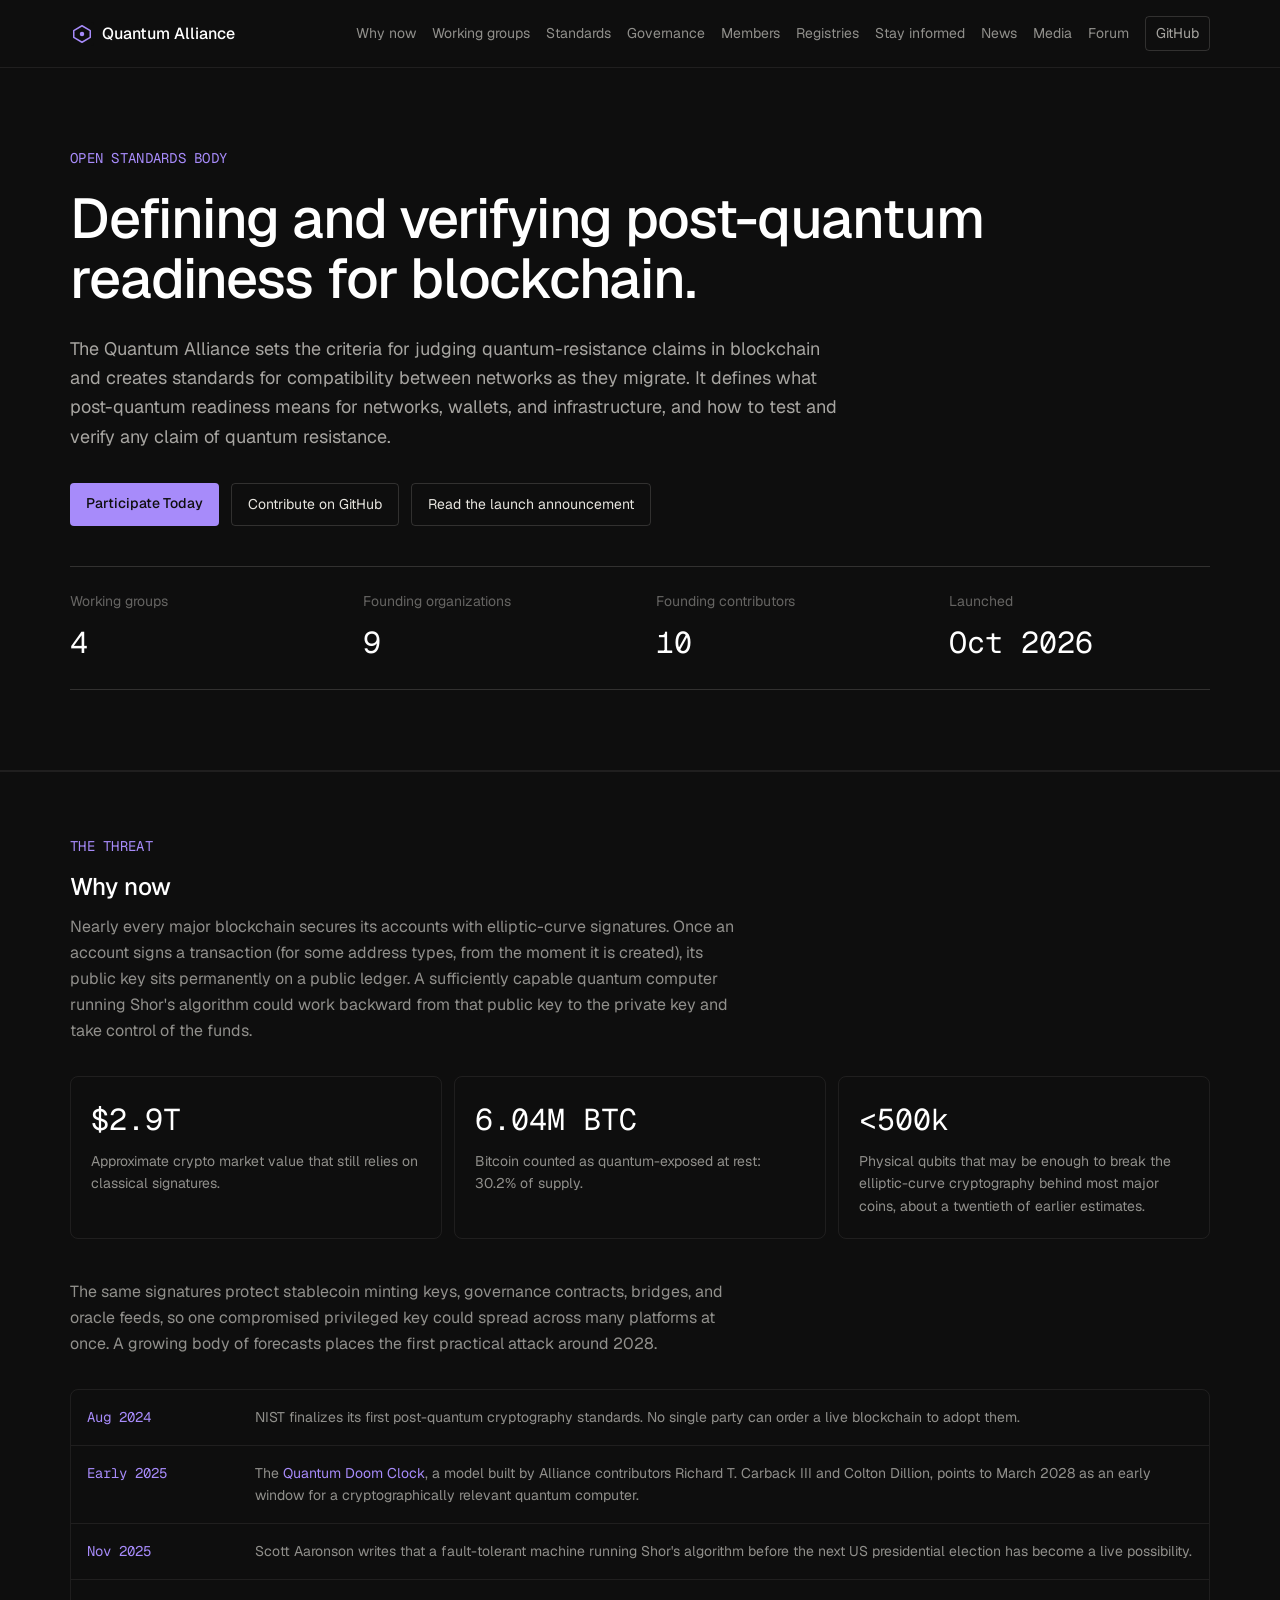
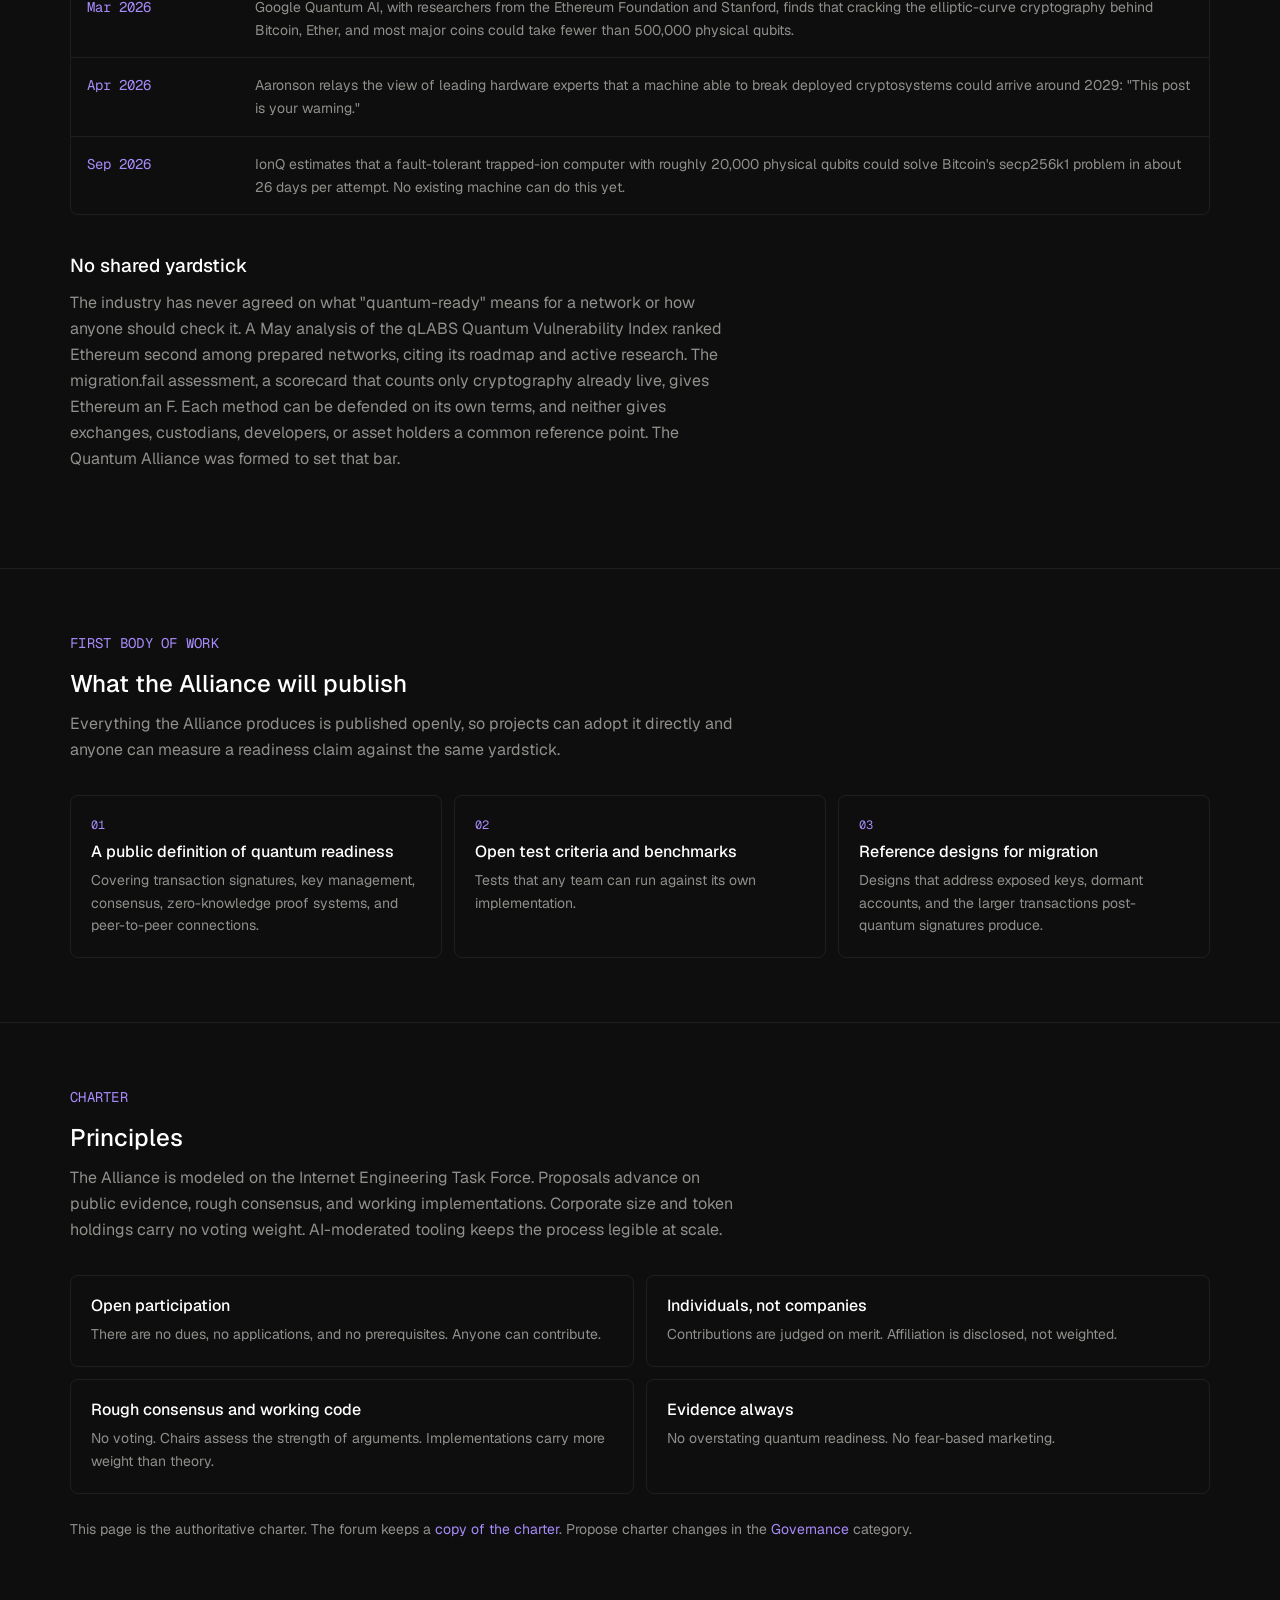
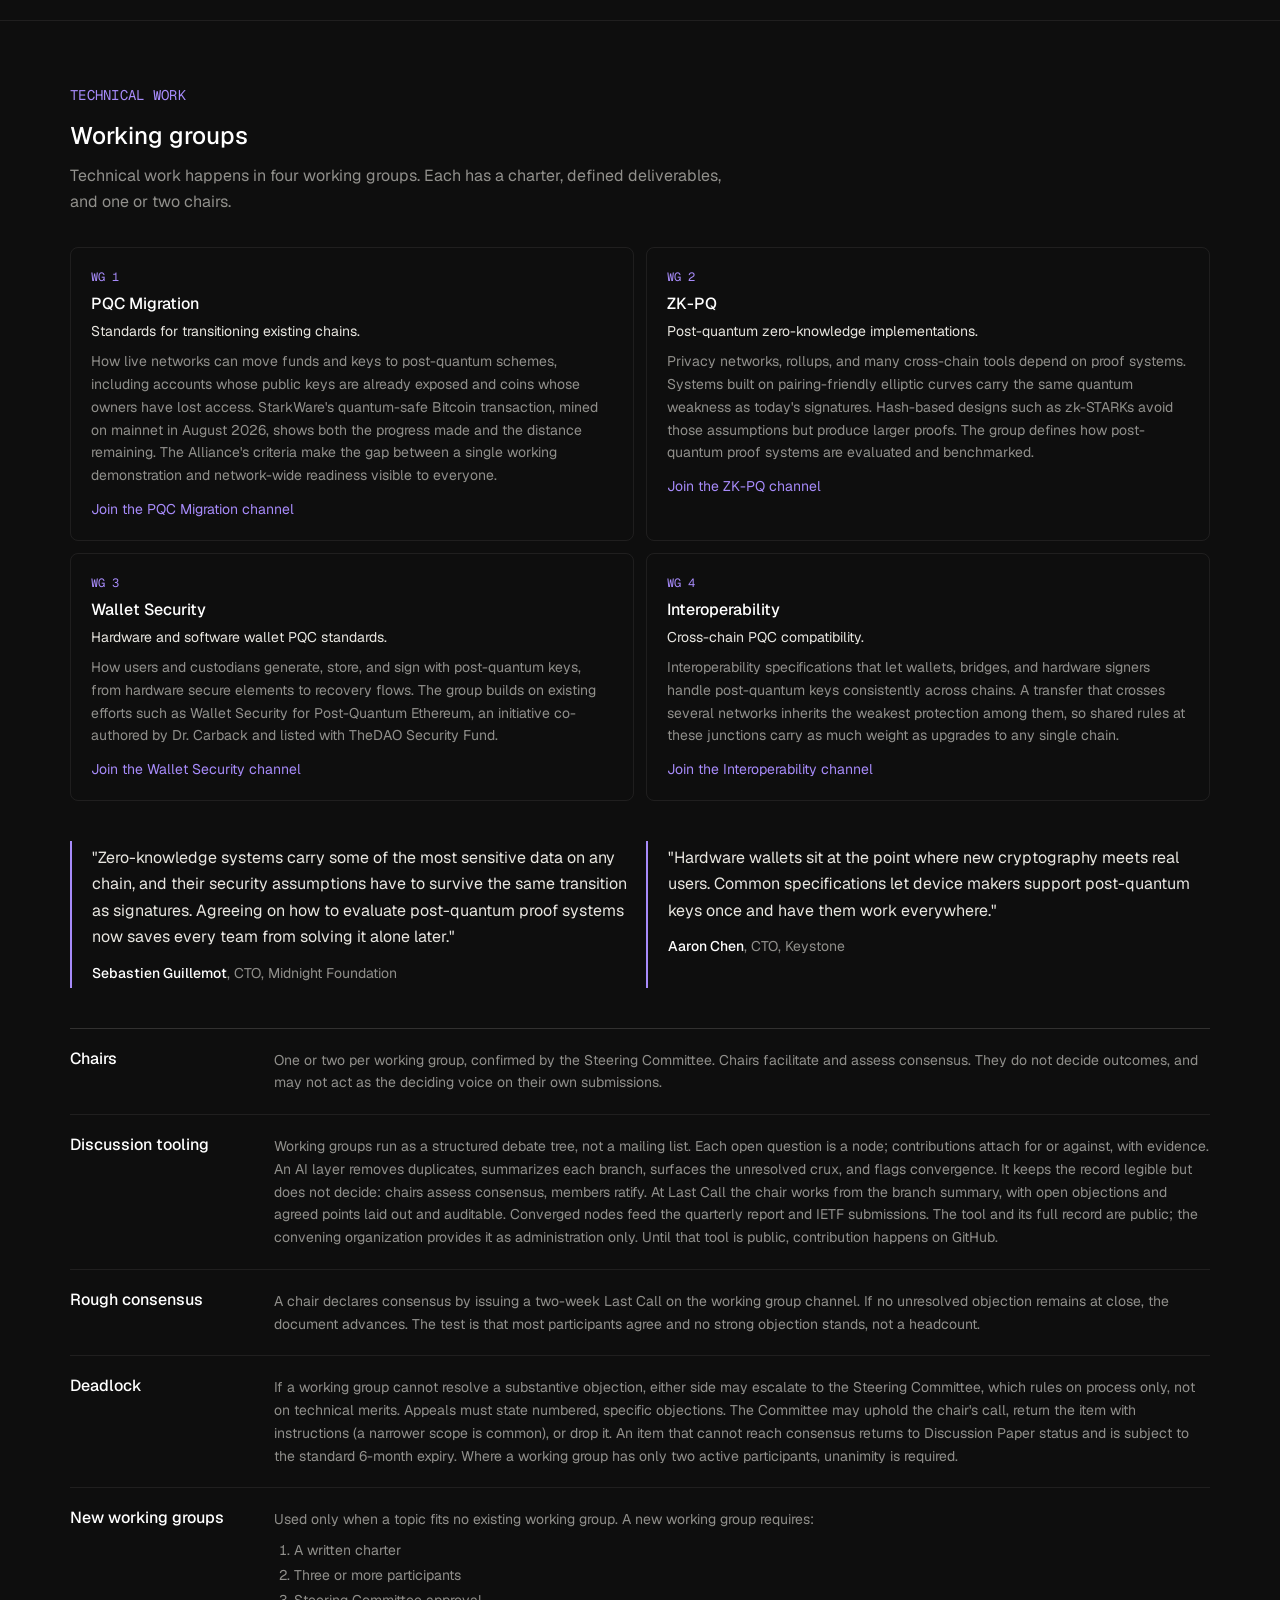
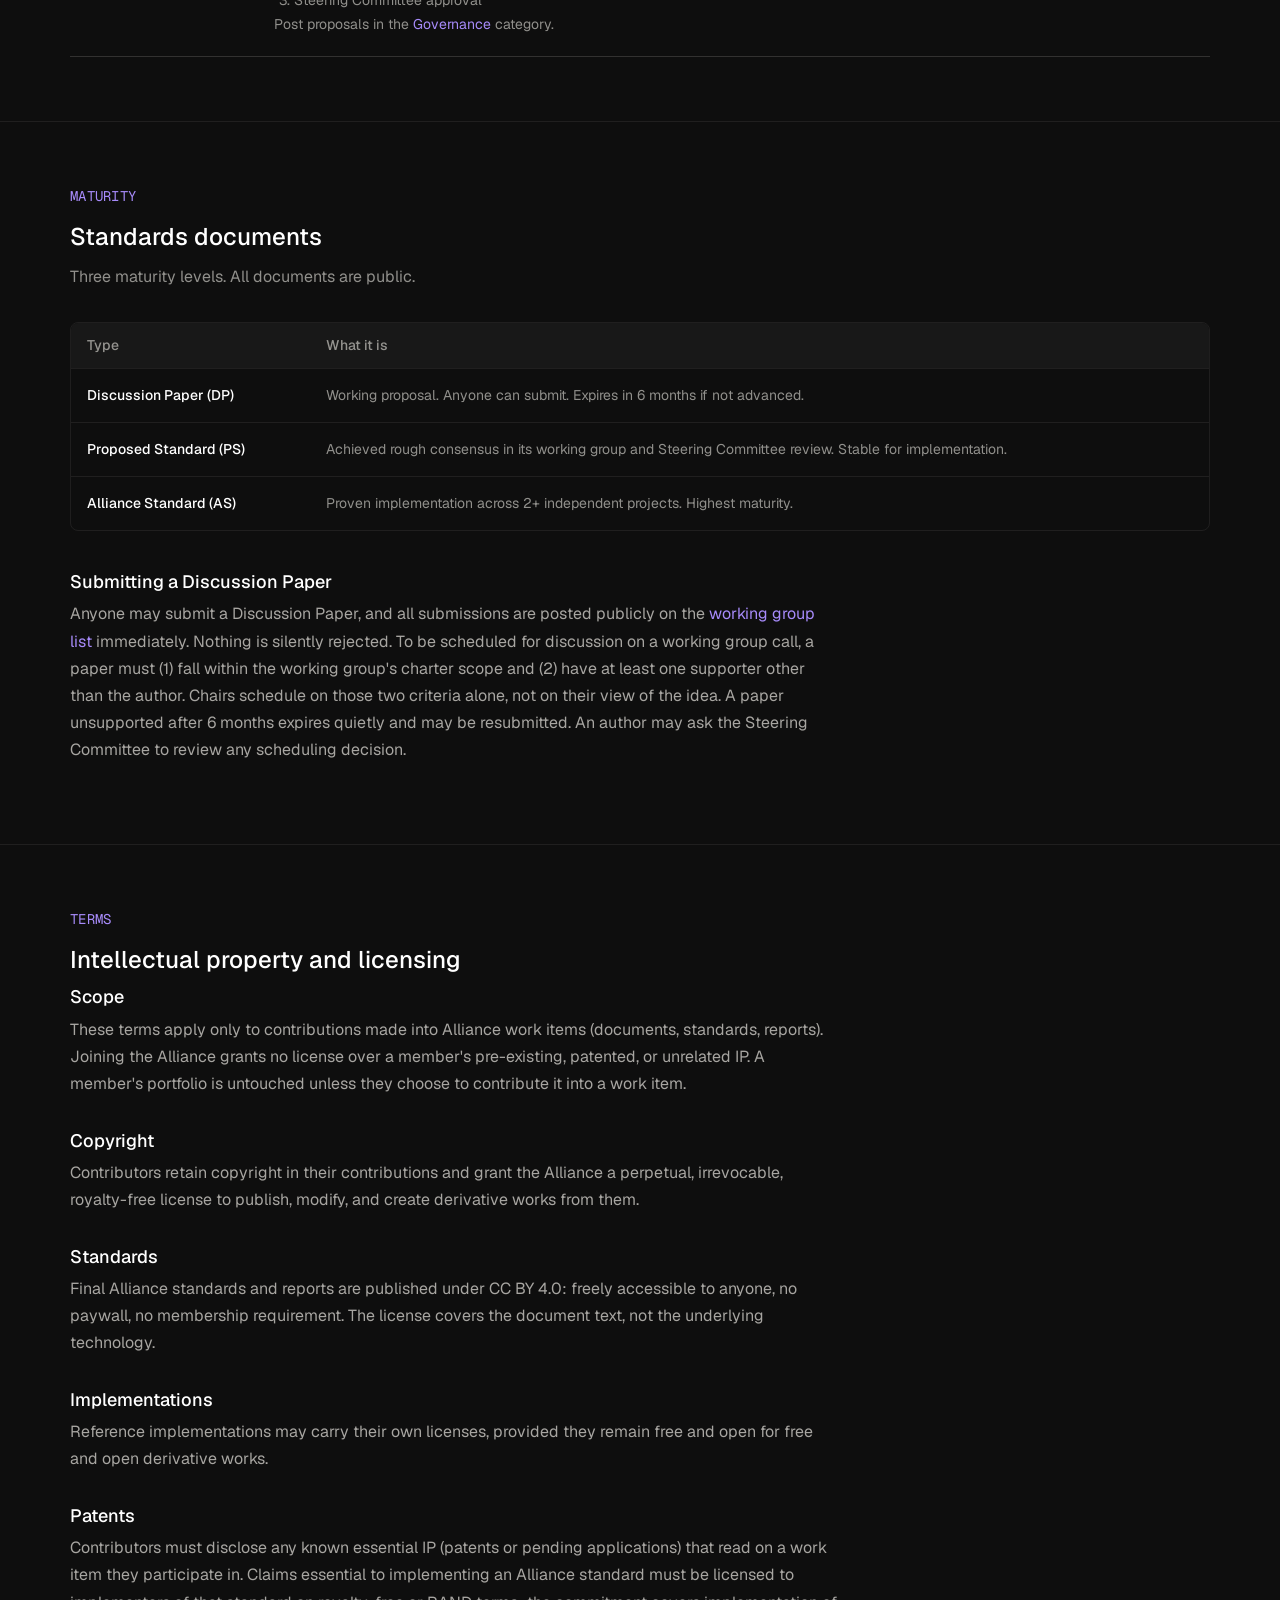
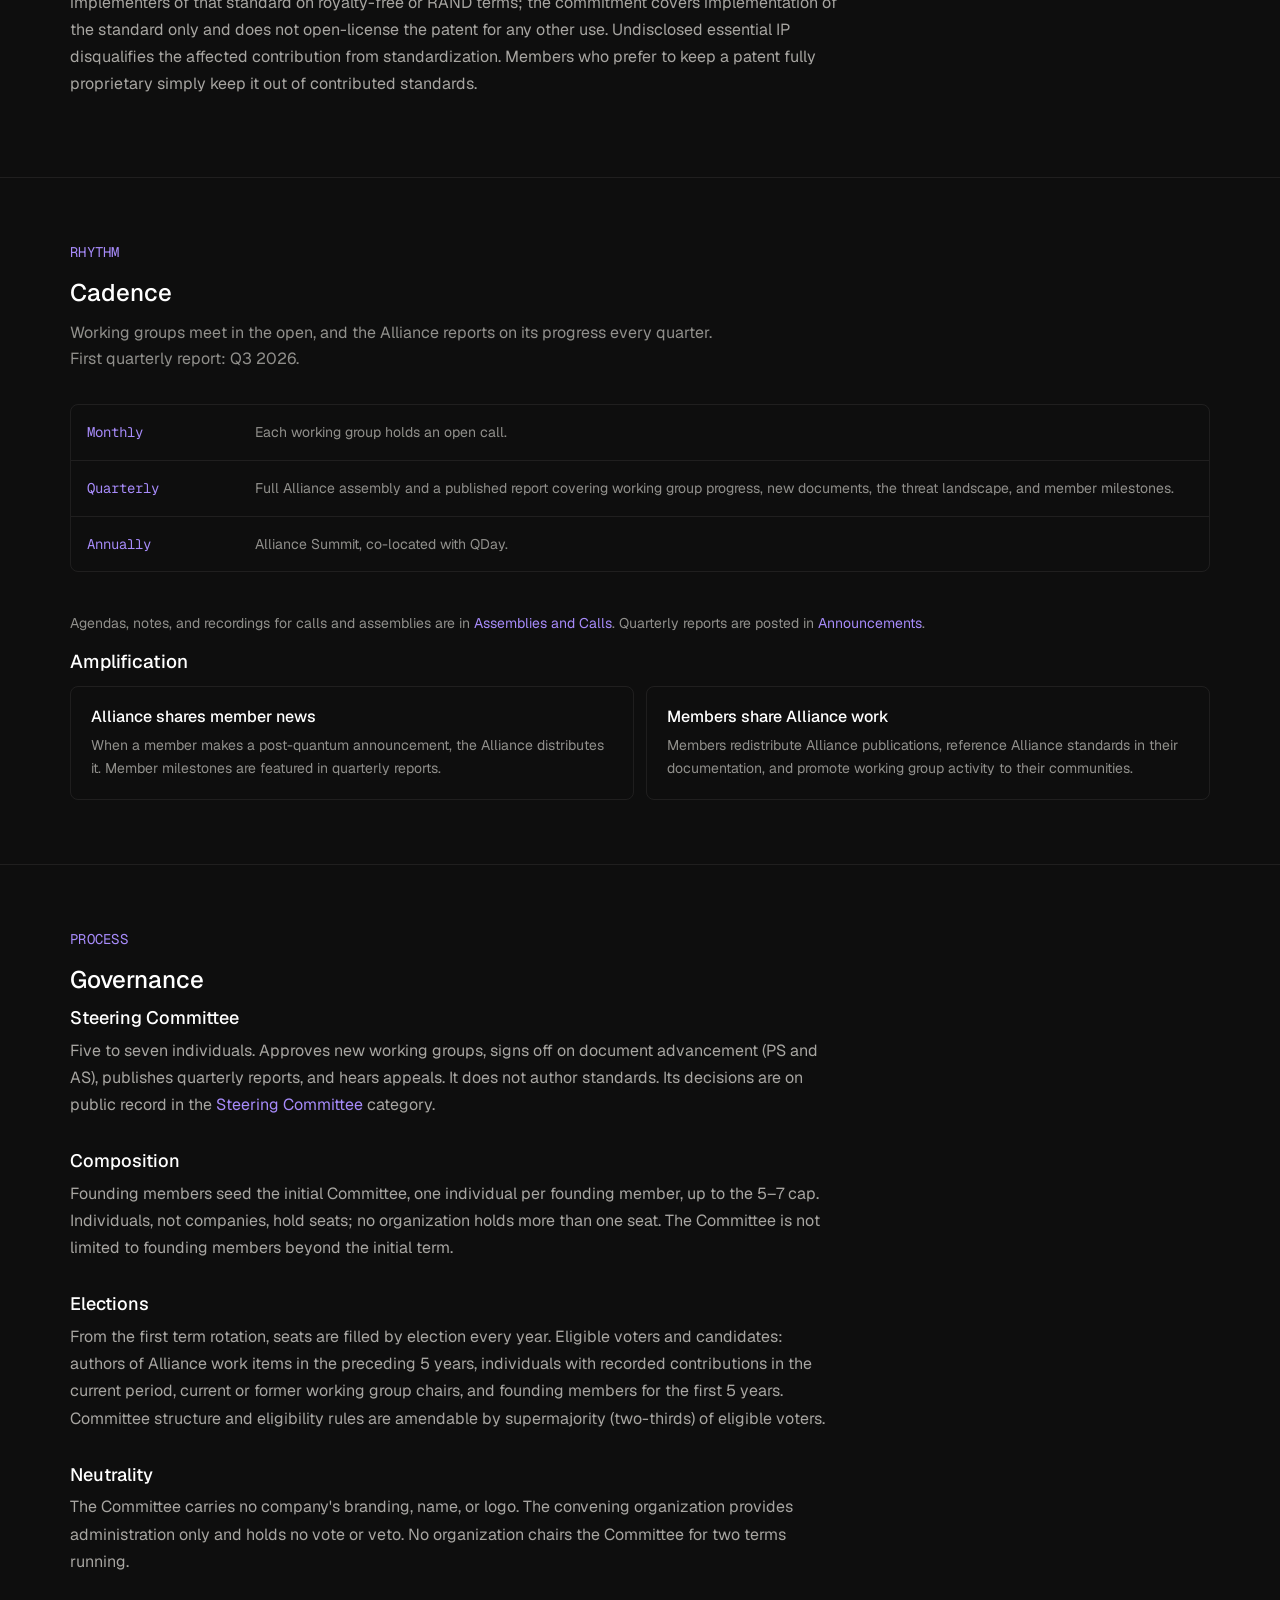
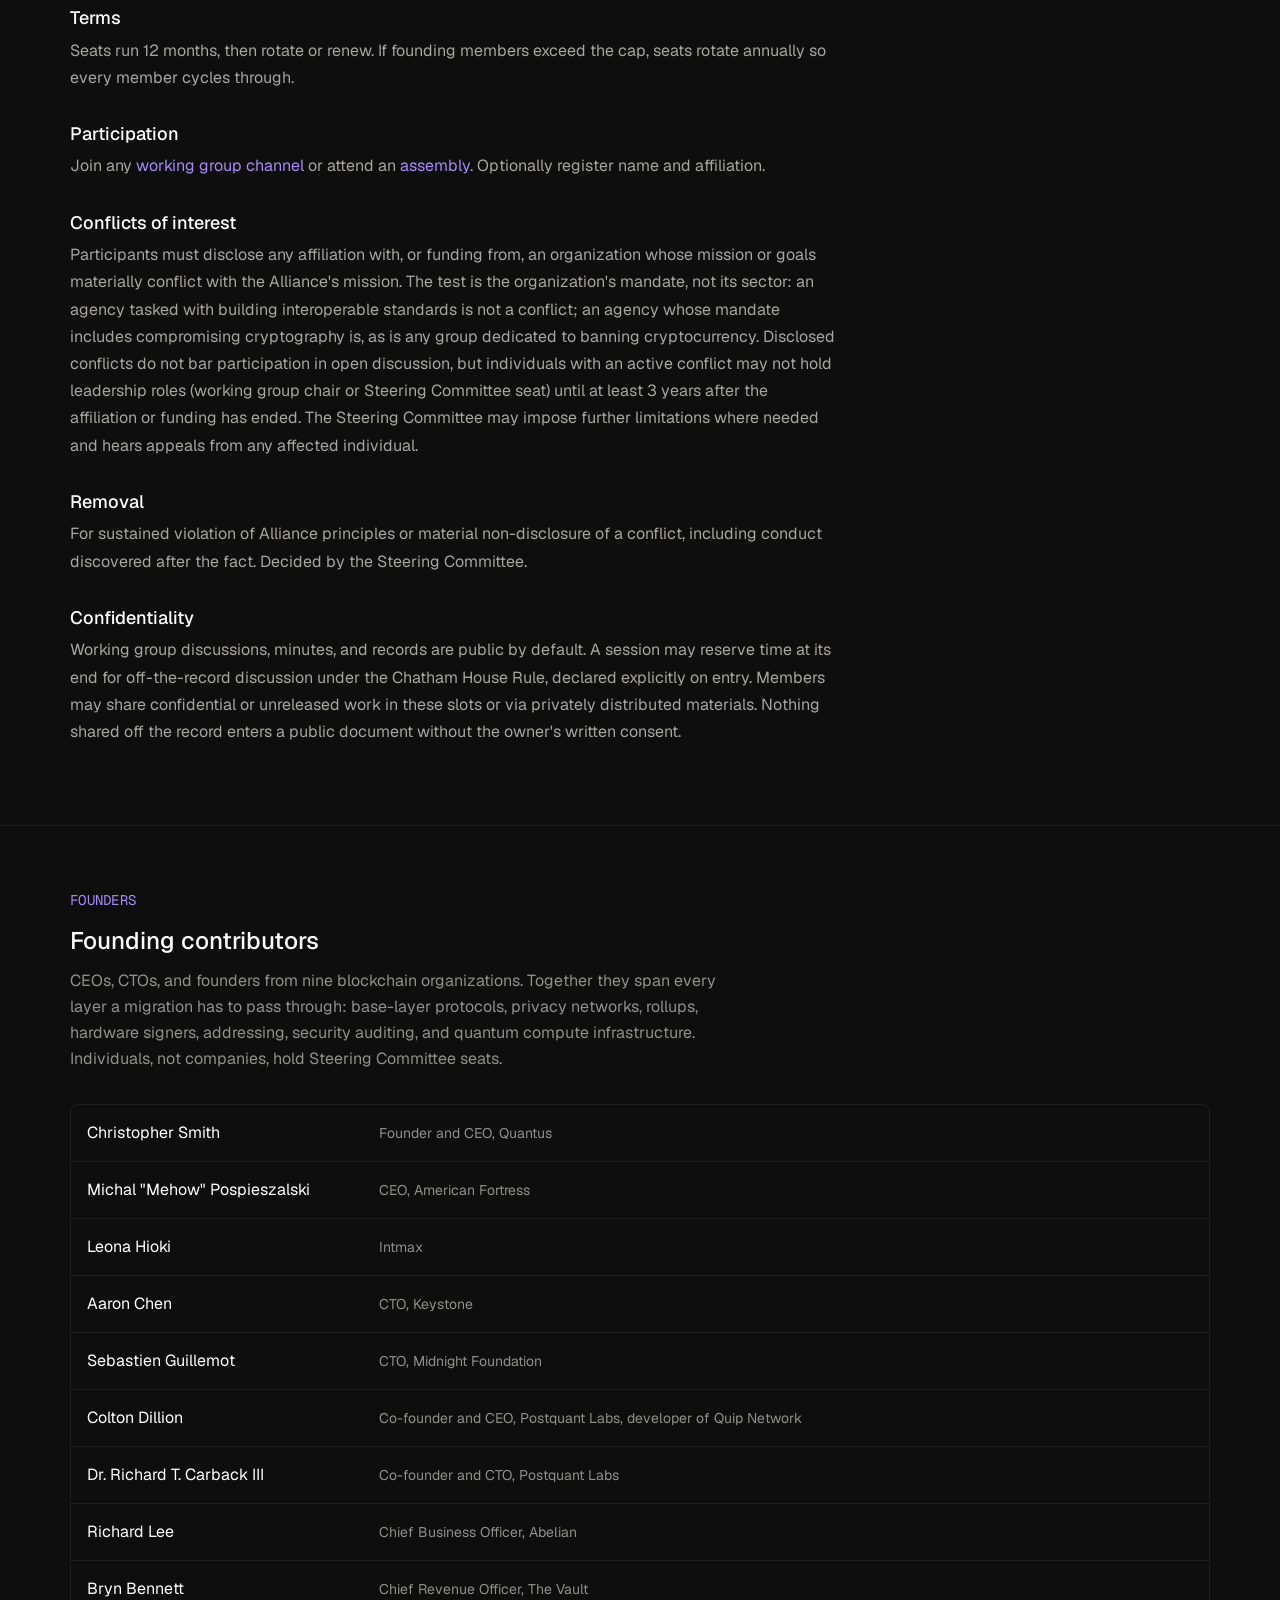
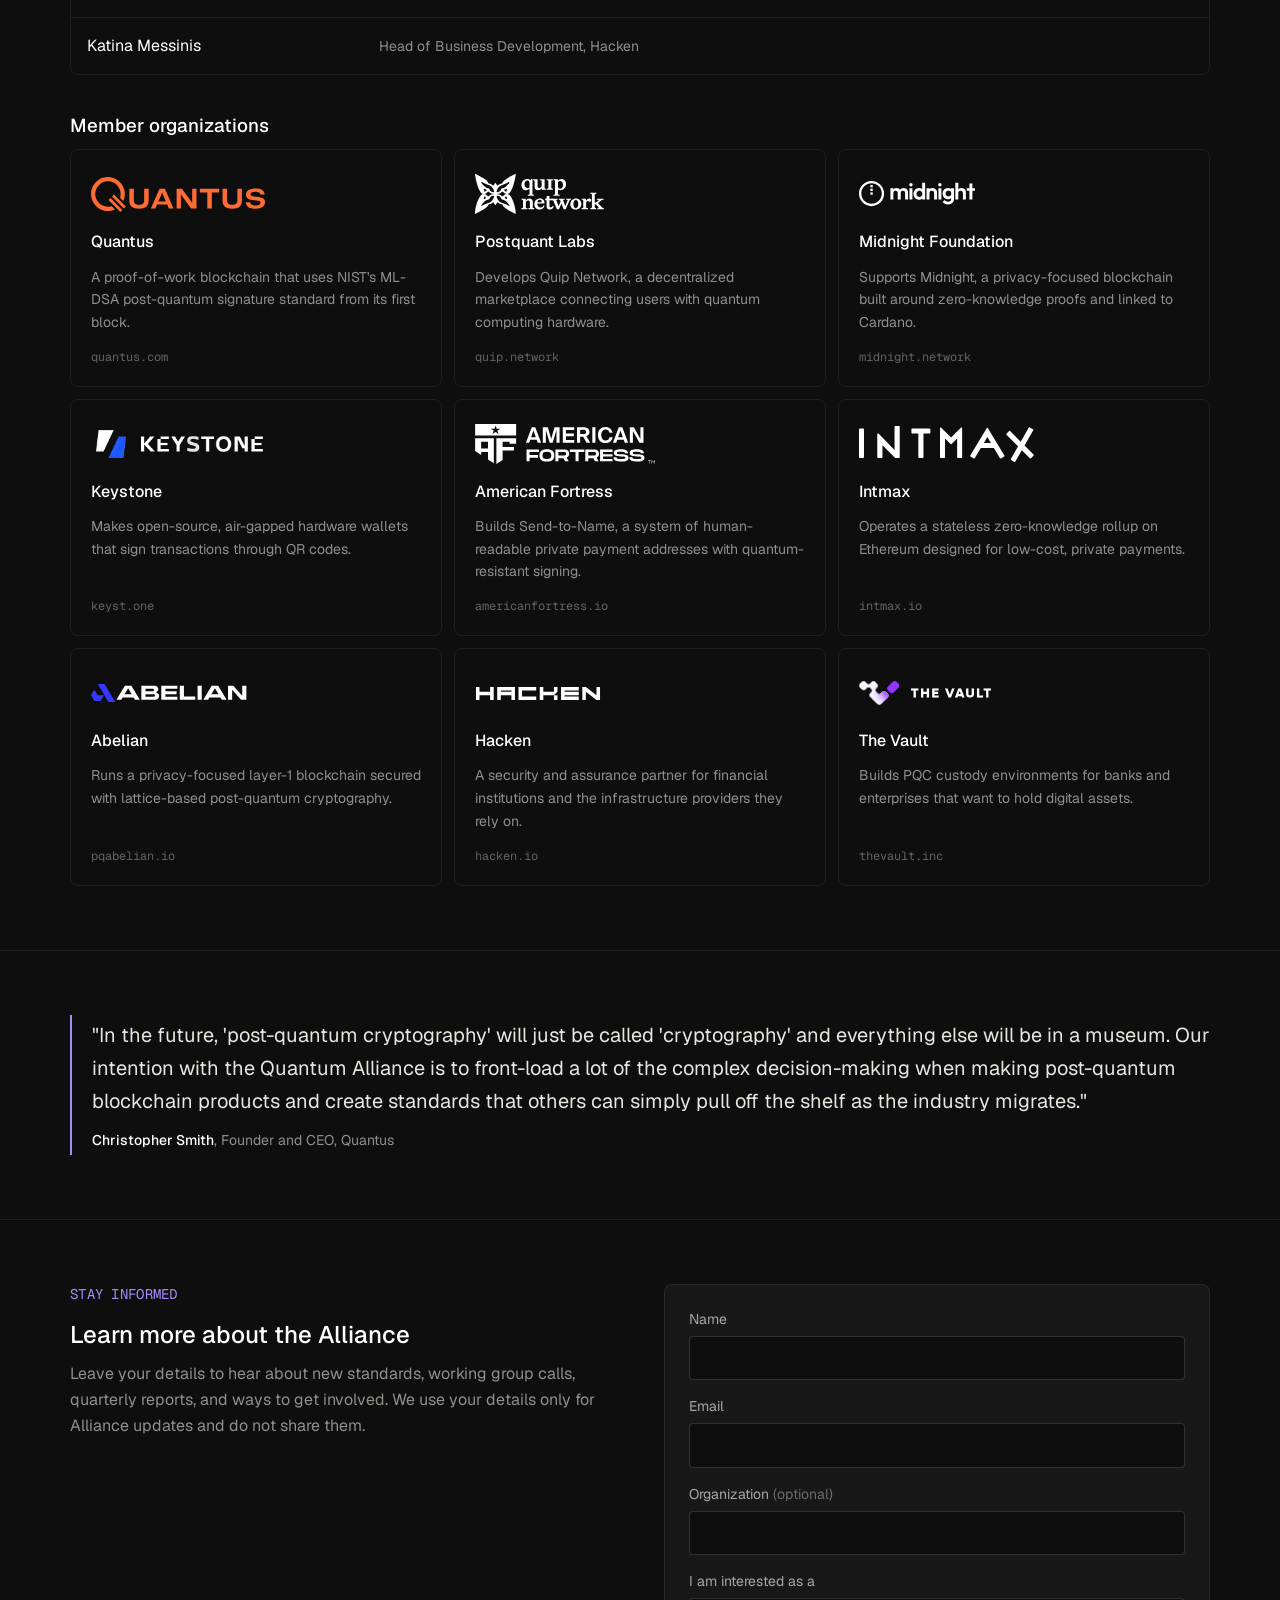
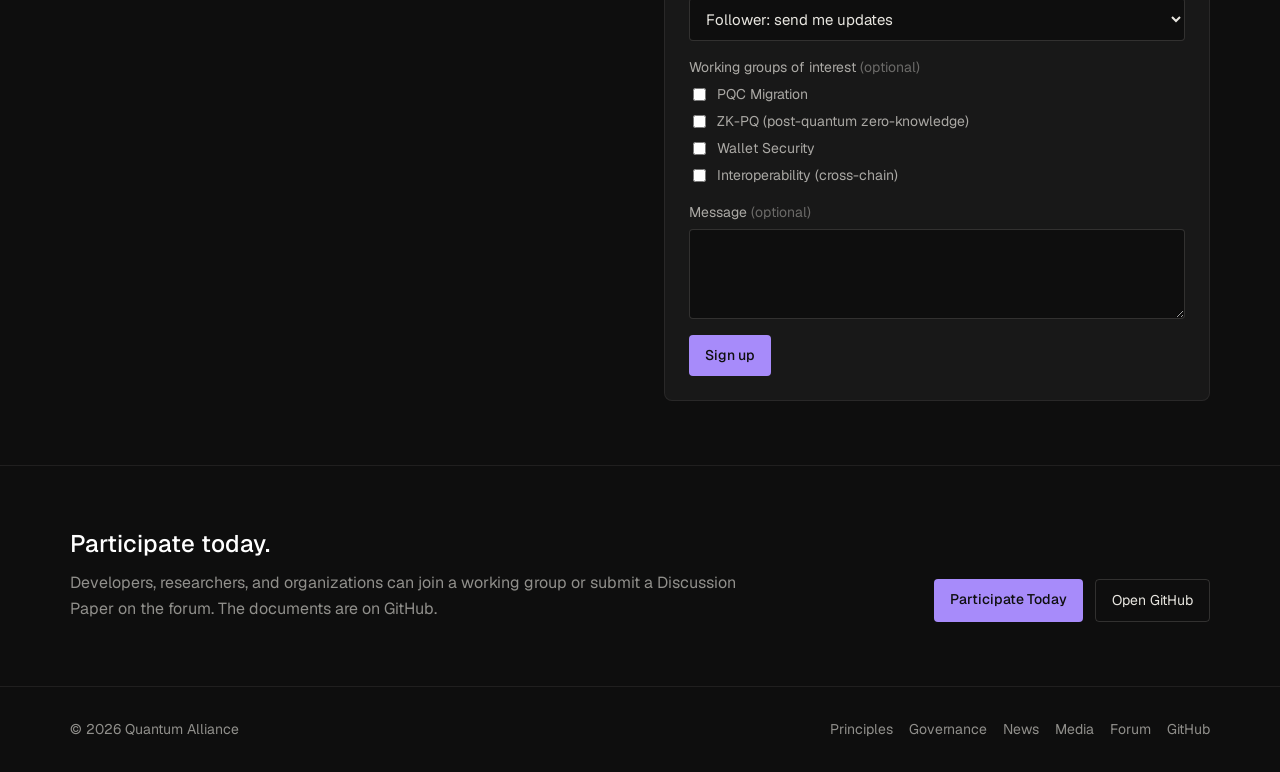
==== commit 23d0270b: "Link the forum and add a media page The homepage now links each working group, the charter copy, Gov" ====
--- a/index.html
+++ b/index.html
@@ -34,6 +34,8 @@
         <a href="/registry/">Registries</a>
         <a href="/#signup">Stay informed</a>
         <a href="/news/launch/">News</a>
+        <a href="/media/">Media</a>
+        <a href="https://forum.quantumalliance.foundation/" target="_blank" rel="noopener noreferrer">Forum</a>
         <a href="https://github.com/QuantumAllianceFoundation" class="btn btn-outline" target="_blank" rel="noopener noreferrer">GitHub</a>
       </div>
     </div>
@@ -51,7 +53,8 @@
           and how to test and verify any claim of quantum resistance.
         </p>
         <div class="btn-row">
-          <a href="https://github.com/QuantumAllianceFoundation" class="btn btn-signal" target="_blank" rel="noopener noreferrer">Contribute on GitHub</a>
+          <a href="https://forum.quantumalliance.foundation/" class="btn btn-signal" target="_blank" rel="noopener noreferrer">Participate Today</a>
+          <a href="https://github.com/QuantumAllianceFoundation" class="btn btn-outline" target="_blank" rel="noopener noreferrer">Contribute on GitHub</a>
           <a href="/news/launch/" class="btn btn-outline">Read the launch announcement</a>
         </div>
         <dl class="stats">
@@ -145,6 +148,7 @@
           <div class="card"><h3>Rough consensus and working code</h3><p class="muted">No voting. Chairs assess the strength of arguments. Implementations carry more weight than theory.</p></div>
           <div class="card"><h3>Evidence always</h3><p class="muted">No overstating quantum readiness. No fear-based marketing.</p></div>
         </div>
+        <p class="muted" style="margin-top:24px">This page is the authoritative charter. The forum keeps a <a href="https://forum.quantumalliance.foundation/t/quantum-alliance-charter/16" target="_blank" rel="noopener noreferrer">copy of the charter</a>. Propose charter changes in the <a href="https://forum.quantumalliance.foundation/c/governance/6" target="_blank" rel="noopener noreferrer">Governance</a> category.</p>
       </div>
     </section>
 
@@ -159,24 +163,28 @@
             <h3>PQC Migration</h3>
             <p class="lead-line">Standards for transitioning existing chains.</p>
             <p class="muted">How live networks can move funds and keys to post-quantum schemes, including accounts whose public keys are already exposed and coins whose owners have lost access. StarkWare's quantum-safe Bitcoin transaction, mined on mainnet in August 2026, shows both the progress made and the distance remaining. The Alliance's criteria make the gap between a single working demonstration and network-wide readiness visible to everyone.</p>
+            <p class="card-cta"><a href="https://forum.quantumalliance.foundation/c/wg-pqc-migration/8" target="_blank" rel="noopener noreferrer">Join the PQC Migration channel</a></p>
           </div>
           <div class="card">
             <span class="tag">WG 2</span>
             <h3>ZK-PQ</h3>
             <p class="lead-line">Post-quantum zero-knowledge implementations.</p>
             <p class="muted">Privacy networks, rollups, and many cross-chain tools depend on proof systems. Systems built on pairing-friendly elliptic curves carry the same quantum weakness as today's signatures. Hash-based designs such as zk-STARKs avoid those assumptions but produce larger proofs. The group defines how post-quantum proof systems are evaluated and benchmarked.</p>
+            <p class="card-cta"><a href="https://forum.quantumalliance.foundation/c/wg-zk-pq/9" target="_blank" rel="noopener noreferrer">Join the ZK-PQ channel</a></p>
           </div>
           <div class="card">
             <span class="tag">WG 3</span>
             <h3>Wallet Security</h3>
             <p class="lead-line">Hardware and software wallet PQC standards.</p>
             <p class="muted">How users and custodians generate, store, and sign with post-quantum keys, from hardware secure elements to recovery flows. The group builds on existing efforts such as Wallet Security for Post-Quantum Ethereum, an initiative co-authored by Dr. Carback and listed with TheDAO Security Fund.</p>
+            <p class="card-cta"><a href="https://forum.quantumalliance.foundation/c/wg-wallet-security/10" target="_blank" rel="noopener noreferrer">Join the Wallet Security channel</a></p>
           </div>
           <div class="card">
             <span class="tag">WG 4</span>
             <h3>Interoperability</h3>
             <p class="lead-line">Cross-chain PQC compatibility.</p>
             <p class="muted">Interoperability specifications that let wallets, bridges, and hardware signers handle post-quantum keys consistently across chains. A transfer that crosses several networks inherits the weakest protection among them, so shared rules at these junctions carry as much weight as upgrades to any single chain.</p>
+            <p class="card-cta"><a href="https://forum.quantumalliance.foundation/c/wg-interoperability/11" target="_blank" rel="noopener noreferrer">Join the Interoperability channel</a></p>
           </div>
         </div>
         <div class="grid-2 mb-40">
@@ -194,7 +202,7 @@
           <div class="row"><h3>Discussion tooling</h3><p class="muted">Working groups run as a structured debate tree, not a mailing list. Each open question is a node; contributions attach for or against, with evidence. An AI layer removes duplicates, summarizes each branch, surfaces the unresolved crux, and flags convergence. It keeps the record legible but does not decide: chairs assess consensus, members ratify. At Last Call the chair works from the branch summary, with open objections and agreed points laid out and auditable. Converged nodes feed the quarterly report and IETF submissions. The tool and its full record are public; the convening organization provides it as administration only. Until that tool is public, contribution happens on GitHub.</p></div>
           <div class="row"><h3>Rough consensus</h3><p class="muted">A chair declares consensus by issuing a two-week Last Call on the working group channel. If no unresolved objection remains at close, the document advances. The test is that most participants agree and no strong objection stands, not a headcount.</p></div>
           <div class="row"><h3>Deadlock</h3><p class="muted">If a working group cannot resolve a substantive objection, either side may escalate to the Steering Committee, which rules on process only, not on technical merits. Appeals must state numbered, specific objections. The Committee may uphold the chair's call, return the item with instructions (a narrower scope is common), or drop it. An item that cannot reach consensus returns to Discussion Paper status and is subject to the standard 6-month expiry. Where a working group has only two active participants, unanimity is required.</p></div>
-          <div class="row"><h3>New working groups</h3><div class="muted"><p>Used only when a topic fits no existing working group. A new working group requires:</p><ol class="steps"><li>A written charter</li><li>Three or more participants</li><li>Steering Committee approval</li></ol></div></div>
+          <div class="row"><h3>New working groups</h3><div class="muted"><p>Used only when a topic fits no existing working group. A new working group requires:</p><ol class="steps"><li>A written charter</li><li>Three or more participants</li><li>Steering Committee approval</li></ol><p>Post proposals in the <a href="https://forum.quantumalliance.foundation/c/governance/6" target="_blank" rel="noopener noreferrer">Governance</a> category.</p></div></div>
         </div>
       </div>
     </section>
@@ -218,7 +226,7 @@
           <h3>Submitting a Discussion Paper</h3>
           <p>
             Anyone may submit a Discussion Paper, and all submissions are posted publicly on the
-            working group list immediately. Nothing is silently rejected. To be scheduled for
+            <a href="https://forum.quantumalliance.foundation/t/how-working-groups-work/17" target="_blank" rel="noopener noreferrer">working group list</a> immediately. Nothing is silently rejected. To be scheduled for
             discussion on a working group call, a paper must (1) fall within the working group's
             charter scope and (2) have at least one supporter other than the author. Chairs schedule
             on those two criteria alone, not on their view of the idea. A paper unsupported after
@@ -258,6 +266,7 @@
           <div class="item"><p class="when">Quarterly</p><p class="muted">Full Alliance assembly and a published report covering working group progress, new documents, the threat landscape, and member milestones.</p></div>
           <div class="item"><p class="when">Annually</p><p class="muted">Alliance Summit, co-located with QDay.</p></div>
         </div>
+        <p class="muted mb-40">Agendas, notes, and recordings for calls and assemblies are in <a href="https://forum.quantumalliance.foundation/c/assemblies-and-calls/12" target="_blank" rel="noopener noreferrer">Assemblies and Calls</a>. Quarterly reports are posted in <a href="https://forum.quantumalliance.foundation/c/announcements/5" target="_blank" rel="noopener noreferrer">Announcements</a>.</p>
         <h3 class="mb-12">Amplification</h3>
         <div class="grid-2">
           <div class="card"><h3>Alliance shares member news</h3><p class="muted">When a member makes a post-quantum announcement, the Alliance distributes it. Member milestones are featured in quarterly reports.</p></div>
@@ -272,7 +281,7 @@
         <h2>Governance</h2>
         <div class="article">
           <h3>Steering Committee</h3>
-          <p>Five to seven individuals. Approves new working groups, signs off on document advancement (PS and AS), publishes quarterly reports, and hears appeals. It does not author standards.</p>
+          <p>Five to seven individuals. Approves new working groups, signs off on document advancement (PS and AS), publishes quarterly reports, and hears appeals. It does not author standards. Its decisions are on public record in the <a href="https://forum.quantumalliance.foundation/c/steering-committee/13" target="_blank" rel="noopener noreferrer">Steering Committee</a> category.</p>
           <h3>Composition</h3>
           <p>Founding members seed the initial Committee, one individual per founding member, up to the 5–7 cap. Individuals, not companies, hold seats; no organization holds more than one seat. The Committee is not limited to founding members beyond the initial term.</p>
           <h3>Elections</h3>
@@ -282,7 +291,7 @@
           <h3>Terms</h3>
           <p>Seats run 12 months, then rotate or renew. If founding members exceed the cap, seats rotate annually so every member cycles through.</p>
           <h3>Participation</h3>
-          <p>Join any working group channel or attend an assembly. Optionally register name and affiliation.</p>
+          <p>Join any <a href="https://forum.quantumalliance.foundation/categories" target="_blank" rel="noopener noreferrer">working group channel</a> or attend an <a href="https://forum.quantumalliance.foundation/c/assemblies-and-calls/12" target="_blank" rel="noopener noreferrer">assembly</a>. Optionally register name and affiliation.</p>
           <h3>Conflicts of interest</h3>
           <p>Participants must disclose any affiliation with, or funding from, an organization whose mission or goals materially conflict with the Alliance's mission. The test is the organization's mandate, not its sector: an agency tasked with building interoperable standards is not a conflict; an agency whose mandate includes compromising cryptography is, as is any group dedicated to banning cryptocurrency. Disclosed conflicts do not bar participation in open discussion, but individuals with an active conflict may not hold leadership roles (working group chair or Steering Committee seat) until at least 3 years after the affiliation or funding has ended. The Steering Committee may impose further limitations where needed and hears appeals from any affected individual.</p>
           <h3>Removal</h3>
@@ -440,13 +449,16 @@
     <section class="section cta">
       <div class="wrap">
         <div>
-          <h2>Contribute.</h2>
+          <h2>Participate today.</h2>
           <p class="intro" style="margin-bottom:0">
             Developers, researchers, and organizations can join a working group or submit a
-            Discussion Paper. Until the debate tree is public, GitHub is the contribution path.
+            Discussion Paper on the forum. The documents are on GitHub.
           </p>
         </div>
-        <a href="https://github.com/QuantumAllianceFoundation" class="btn btn-signal" target="_blank" rel="noopener noreferrer">Open GitHub</a>
+        <div class="btn-row" style="margin-bottom:0">
+          <a href="https://forum.quantumalliance.foundation/" class="btn btn-signal" target="_blank" rel="noopener noreferrer">Participate Today</a>
+          <a href="https://github.com/QuantumAllianceFoundation" class="btn btn-outline" target="_blank" rel="noopener noreferrer">Open GitHub</a>
+        </div>
       </div>
     </section>
   </main>
@@ -458,6 +470,8 @@
         <a href="/#principles">Principles</a>
         <a href="/#governance">Governance</a>
         <a href="/news/launch/">News</a>
+        <a href="/media/">Media</a>
+        <a href="https://forum.quantumalliance.foundation/" target="_blank" rel="noopener noreferrer">Forum</a>
         <a href="https://github.com/QuantumAllianceFoundation" target="_blank" rel="noopener noreferrer">GitHub</a>
       </nav>
     </div>
--- a/assets/styles.css
+++ b/assets/styles.css
@@ -56,8 +56,8 @@
 
 a { color: inherit; text-decoration: none; transition: color .15s, border-color .15s, opacity .15s; }
 a:hover { color: var(--white); }
-p a, li a, td a { color: var(--signal); }
-p a:hover, li a:hover, td a:hover { text-decoration: underline; color: var(--signal); }
+p a, li a, td a, dd a { color: var(--signal); }
+p a:hover, li a:hover, td a:hover, dd a:hover { text-decoration: underline; color: var(--signal); }
 
 h1, h2, h3, h4 { margin: 0; font-weight: 500; color: var(--white); line-height: 1.2; }
 p { margin: 0; }
@@ -121,6 +121,11 @@
 .card { border: 1px solid var(--border); border-radius: 8px; padding: 20px; }
 .card h3 { font-size: 1rem; margin-bottom: 8px; }
 .card .tag { font-family: var(--mono); font-size: .75rem; color: var(--signal); margin-bottom: 8px; display: block; }
+.card .card-cta { margin-top: 12px; font-size: .875rem; }
+.media-card { display: flex; flex-direction: column; }
+.media-card h3 { line-height: 1.4; flex: 1; }
+.media-card:hover { border-color: var(--content-40); color: inherit; }
+.media-card:hover h3 { color: var(--white); }
 .mb-40 { margin-bottom: 40px; }
 
 /* Definition rows */
@@ -252,21 +257,49 @@
 .table-wrap + .registry-actions { margin-top: -16px; }
 
 .legend { display: grid; gap: 8px; margin: 0 0 24px; }
-.legend > div { display: grid; grid-template-columns: 12rem 1fr; gap: 12px; align-items: baseline; }
+.legend > div { display: grid; grid-template-columns: 17rem 1fr; gap: 12px; align-items: baseline; }
 .legend dt, .legend dd { margin: 0; }
 .legend dd { color: var(--content-60); font-size: .875rem; line-height: 1.5; }
 
 .badge { display: inline-block; padding: 2px 10px; border: 1px solid var(--border-med); border-radius: 999px; font-size: .75rem; white-space: nowrap; color: var(--content-70); }
 .badge--post-quantum { border-color: var(--signal); background: #a78bfa26; color: var(--signal); }
+.badge--no-signatures { border-color: var(--signal); background: transparent; color: var(--signal); }
 .badge--post-quantum-ready { border-color: var(--content-40); color: var(--content); }
 .badge--quantum-aware { border-color: var(--border-med); color: var(--content-60); }
+.badge--broken { border-color: #f87171; background: #f8717126; color: #f87171; font-weight: 600; }
 .badge--quantum-vulnerable { border: 1px dashed #f87171; background: #f8717114; color: #f87171; }
 
 .alg { display: inline-block; margin: 0 4px 4px 0; padding: 1px 8px; border: 1px solid var(--border-med); border-radius: 4px; font-family: var(--mono); font-size: .75rem; white-space: nowrap; }
+.alg--broken { border-color: #f87171; color: #f87171; }
 .alg small { color: var(--content-40); font-size: inherit; }
 .safety--high { color: var(--signal); }
 .safety--medium { color: var(--content); }
 .safety--low { color: var(--content-60); }
+.safety--broken { color: #f87171; }
+
+.callout { margin: 16px 0; padding: 12px 16px; border: 1px solid var(--border-med); border-left-width: 4px; border-radius: 4px; background: var(--surface); }
+.callout p { margin: 0; line-height: 1.5; }
+.callout--danger { border-color: #f87171; background: #f8717114; }
+.callout--danger a { color: #f87171; text-decoration: underline; }
+.warn-icon { display: inline-flex; margin-left: 6px; vertical-align: middle; color: #f87171; }
+.warn-icon .icon { width: 1em; height: 1em; }
+
+.legend + .muted { margin-bottom: 24px; }
+
+.notes-toggle { display: none; align-items: center; justify-content: center; width: 32px; height: 32px; padding: 0; background: none; border: 1px solid var(--border-med); border-radius: 50%; color: var(--content-70); cursor: pointer; }
+.notes-toggle:hover { color: var(--white); border-color: var(--content-40); }
+.notes-toggle:focus-visible, .notes-close:focus-visible { outline: 2px solid var(--signal); outline-offset: 2px; }
+.notes-popover { max-width: 22rem; width: calc(100vw - 48px); padding: 20px; background: var(--surface); border: 1px solid var(--border-med); border-radius: 8px; color: var(--content); font-weight: 400; }
+.notes-popover::backdrop { background: #00000080; }
+.notes-popover h3 { font-size: 1rem; margin: 0 0 8px; }
+.notes-popover p { color: var(--content-70); line-height: 1.5; margin: 0 0 16px; }
+.notes-close { padding: 6px 14px; background: none; border: 1px solid var(--border-med); border-radius: 6px; color: var(--content); font: inherit; font-size: .875rem; cursor: pointer; }
+.notes-close:hover { border-color: var(--content-40); }
+.name-cell .notes-toggle { margin-left: 8px; vertical-align: middle; }
+@media (max-width: 767px) {
+  .col-notes { display: none; }
+  .notes-toggle { display: inline-flex; }
+}
 
 table[data-sortable] th button { all: unset; cursor: pointer; font: inherit; color: inherit; }
 table[data-sortable] th button:hover, table[data-sortable] th button:focus-visible { color: var(--white); }
@@ -281,3 +314,46 @@
 }
 .section h1 + .intro { margin-top: 12px; }
 .section .wrap > .muted { margin-bottom: 16px; }
+
+/* Registry icon links, chain logos, and algorithm pages */
+.icon-link { display: inline-flex; align-items: center; color: var(--content-60); }
+.icon-link:hover, .icon-link:focus-visible { color: var(--white); }
+.icon { width: 18px; height: 18px; display: block; }
+td.col-icon { white-space: nowrap; }
+td.col-source { white-space: nowrap; }
+.repo-line { display: flex; align-items: center; gap: 6px; }
+.chain-logo { display: inline-block; width: 20px; height: 20px; margin-right: 8px; vertical-align: middle; object-fit: contain; }
+h1 .chain-logo { width: 32px; height: 32px; margin-right: 12px; }
+.cap-tags { display: block; margin: 0; line-height: 1.6; }
+.name-cell .cap-tags { margin-top: 4px; }
+.cap-tag { display: inline-block; margin: 0 4px 0 0; padding: 0 8px; border: 1px solid var(--border-med); border-radius: 999px; font-size: .6875rem; white-space: nowrap; color: var(--content-70); }
+h1 + .detail-list { margin-top: 24px; }
+.rating-reason { margin: 8px 0 0; color: var(--content-60); }
+a.alg { text-decoration: none; }
+a.alg:hover { border-color: var(--content-40); }
+.link-list { margin: 0 0 24px; padding-left: 20px; color: var(--content-60); line-height: 1.75; }
+.link-list-heading { margin-top: 24px; }
+
+/* Library table and pages */
+.visually-hidden { position: absolute; width: 1px; height: 1px; margin: -1px; padding: 0; overflow: hidden; clip-path: inset(50%); white-space: nowrap; border: 0; }
+.bool-icon { display: inline-flex; align-items: center; }
+.bool-icon .icon { width: 16px; height: 16px; }
+.bool-icon.yes { color: var(--signal); }
+.bool-icon.no { color: var(--content-60); }
+.audit-link { display: inline-flex; align-items: center; margin-left: 6px; vertical-align: middle; }
+.audit-link img { width: 20px; height: 20px; object-fit: contain; }
+.repo-list { list-style: none; margin: 0 0 24px; padding: 0; line-height: 1.75; color: var(--content-60); }
+.detail-list .repo-list { margin: 0; }
+.repo-list li { display: flex; align-items: center; gap: 8px; }
+.detail-list { margin: 0 0 24px; }
+.detail-list > div { display: grid; grid-template-columns: 200px 1fr; gap: 16px; padding: 8px 0; border-bottom: 1px solid var(--border-med); }
+.detail-list dt { color: var(--content-60); }
+.detail-list dd { margin: 0; }
+.card-links { list-style: none; margin: 0; padding: 0; }
+.detail-list dd p + .card-links { margin-top: 4px; }
+@media (max-width: 960px) { .detail-list > div { grid-template-columns: 1fr; gap: 4px; } }
+
+/* Libraries table: tighter cells so all 10 columns fit the content width */
+.libraries-table th, .libraries-table td { padding-left: 10px; padding-right: 10px; }
+.libraries-table th:first-child, .libraries-table td:first-child { padding-left: 16px; }
+.libraries-table th:last-child, .libraries-table td:last-child { padding-right: 16px; }
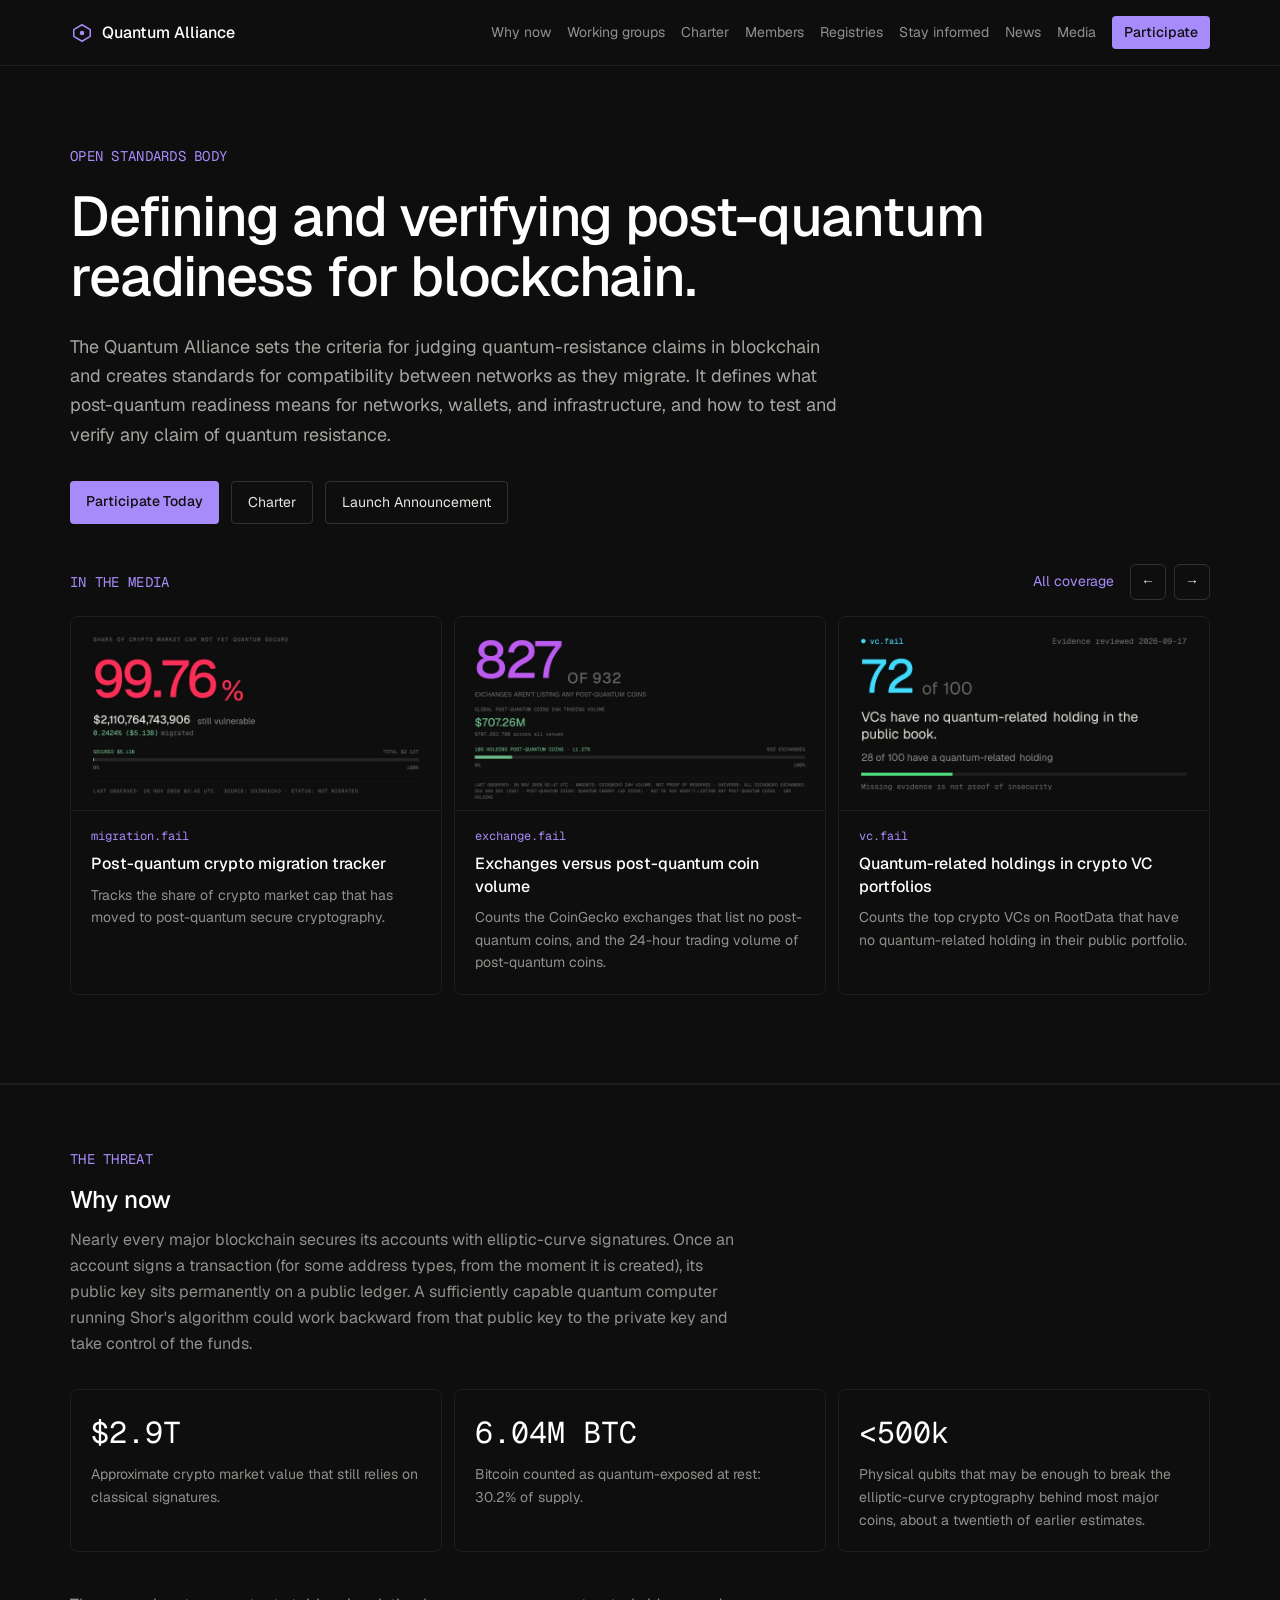
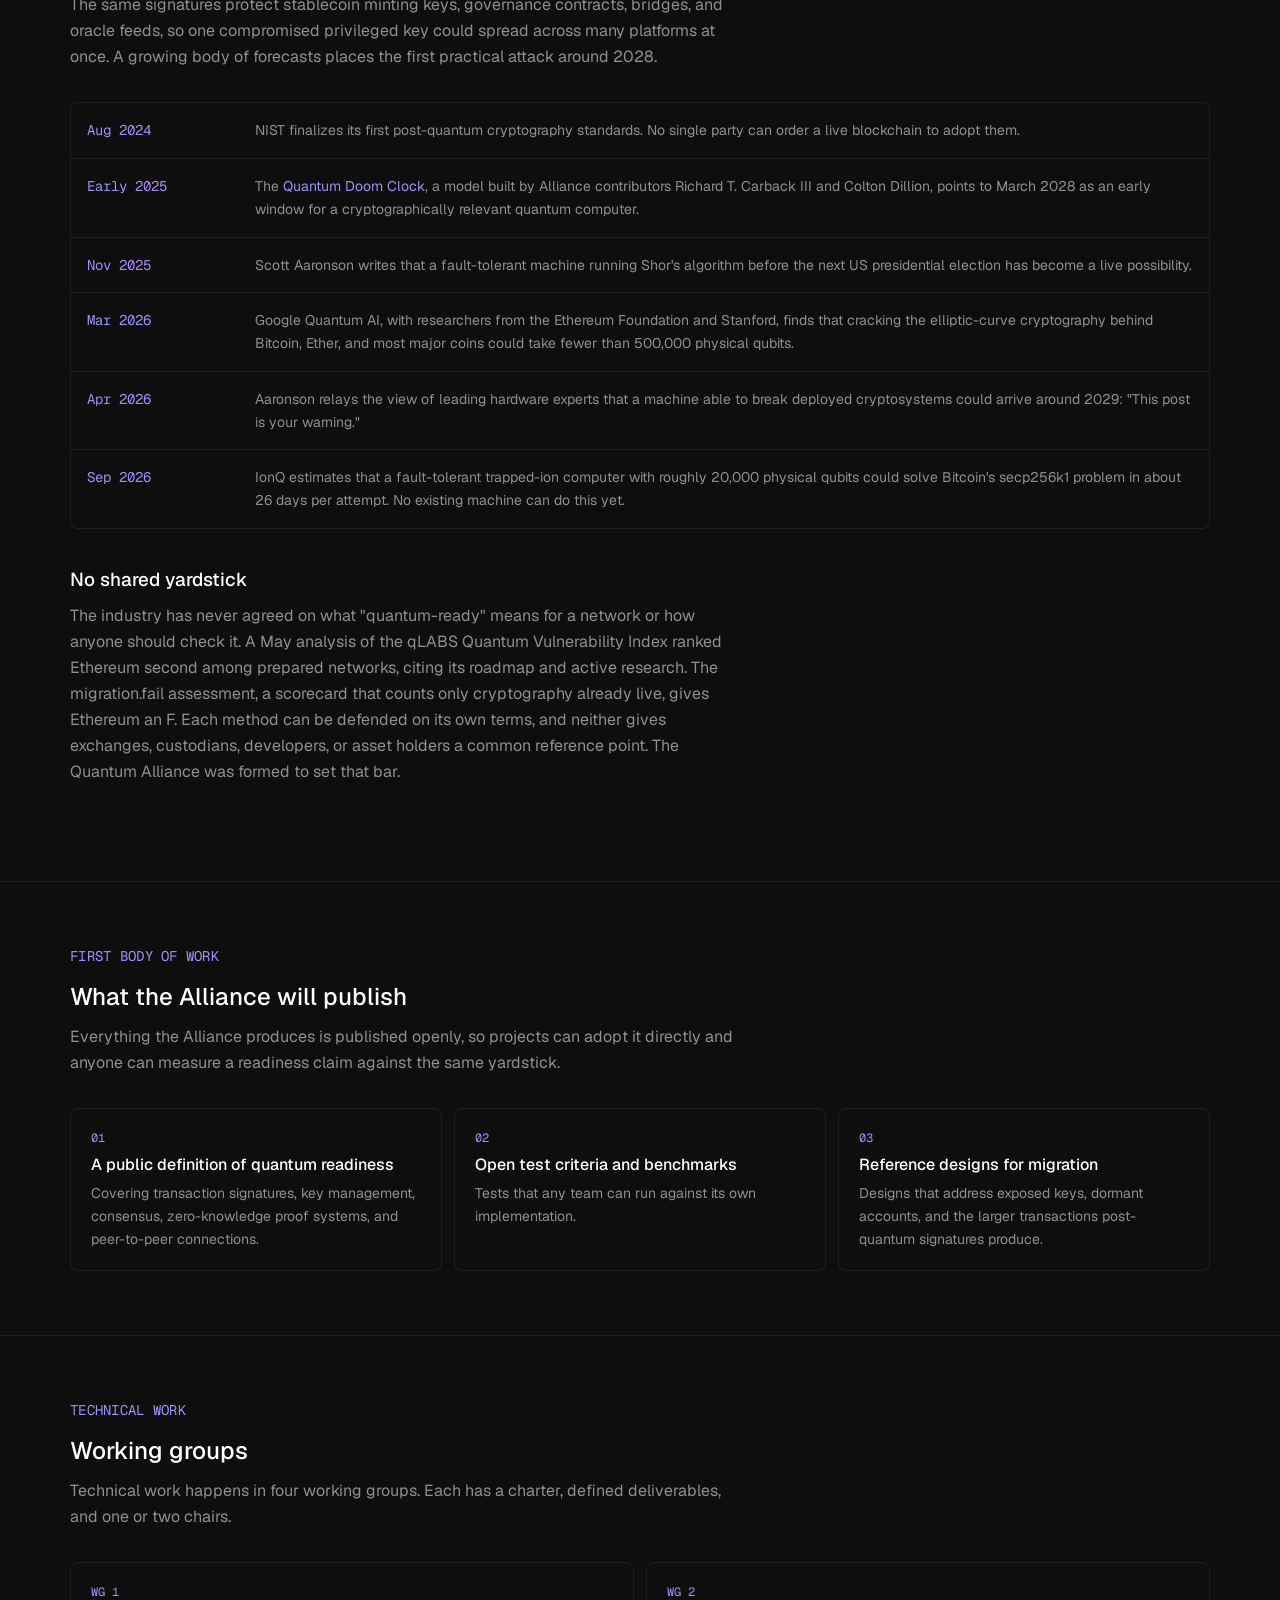
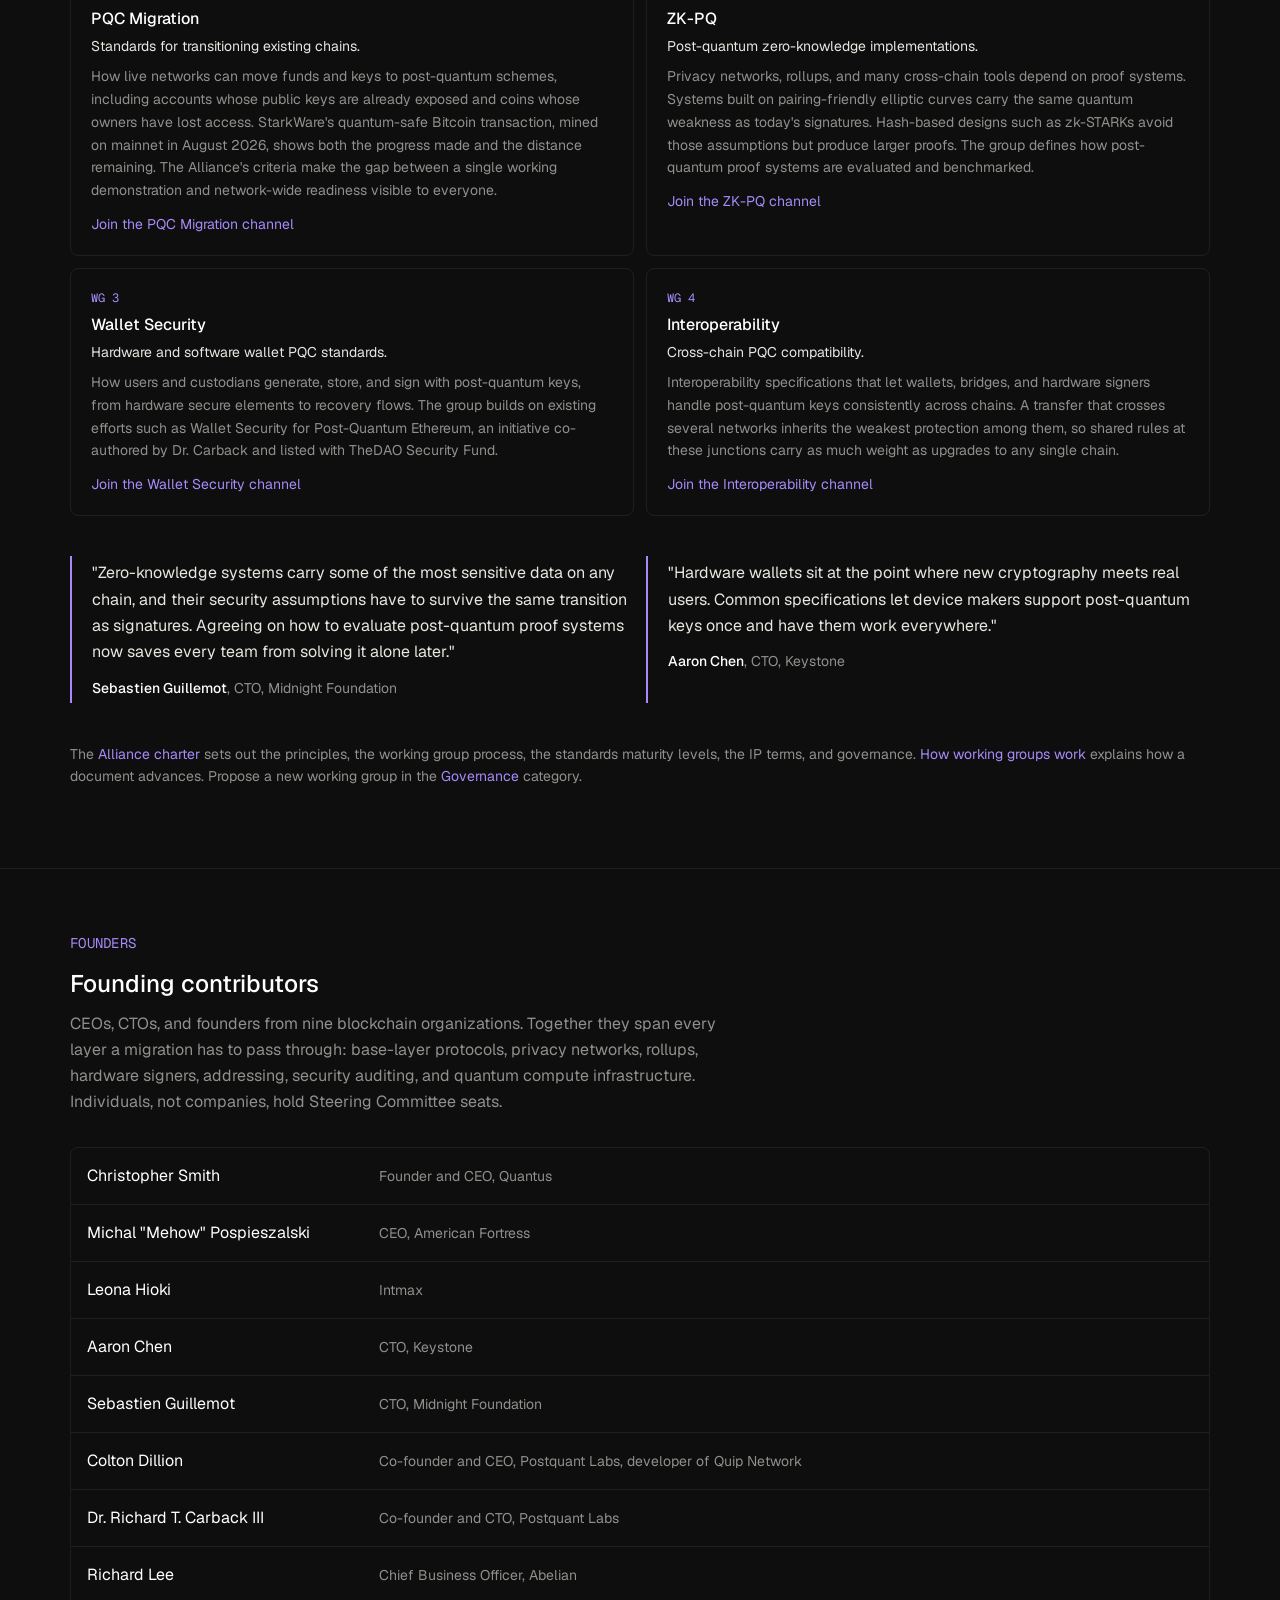
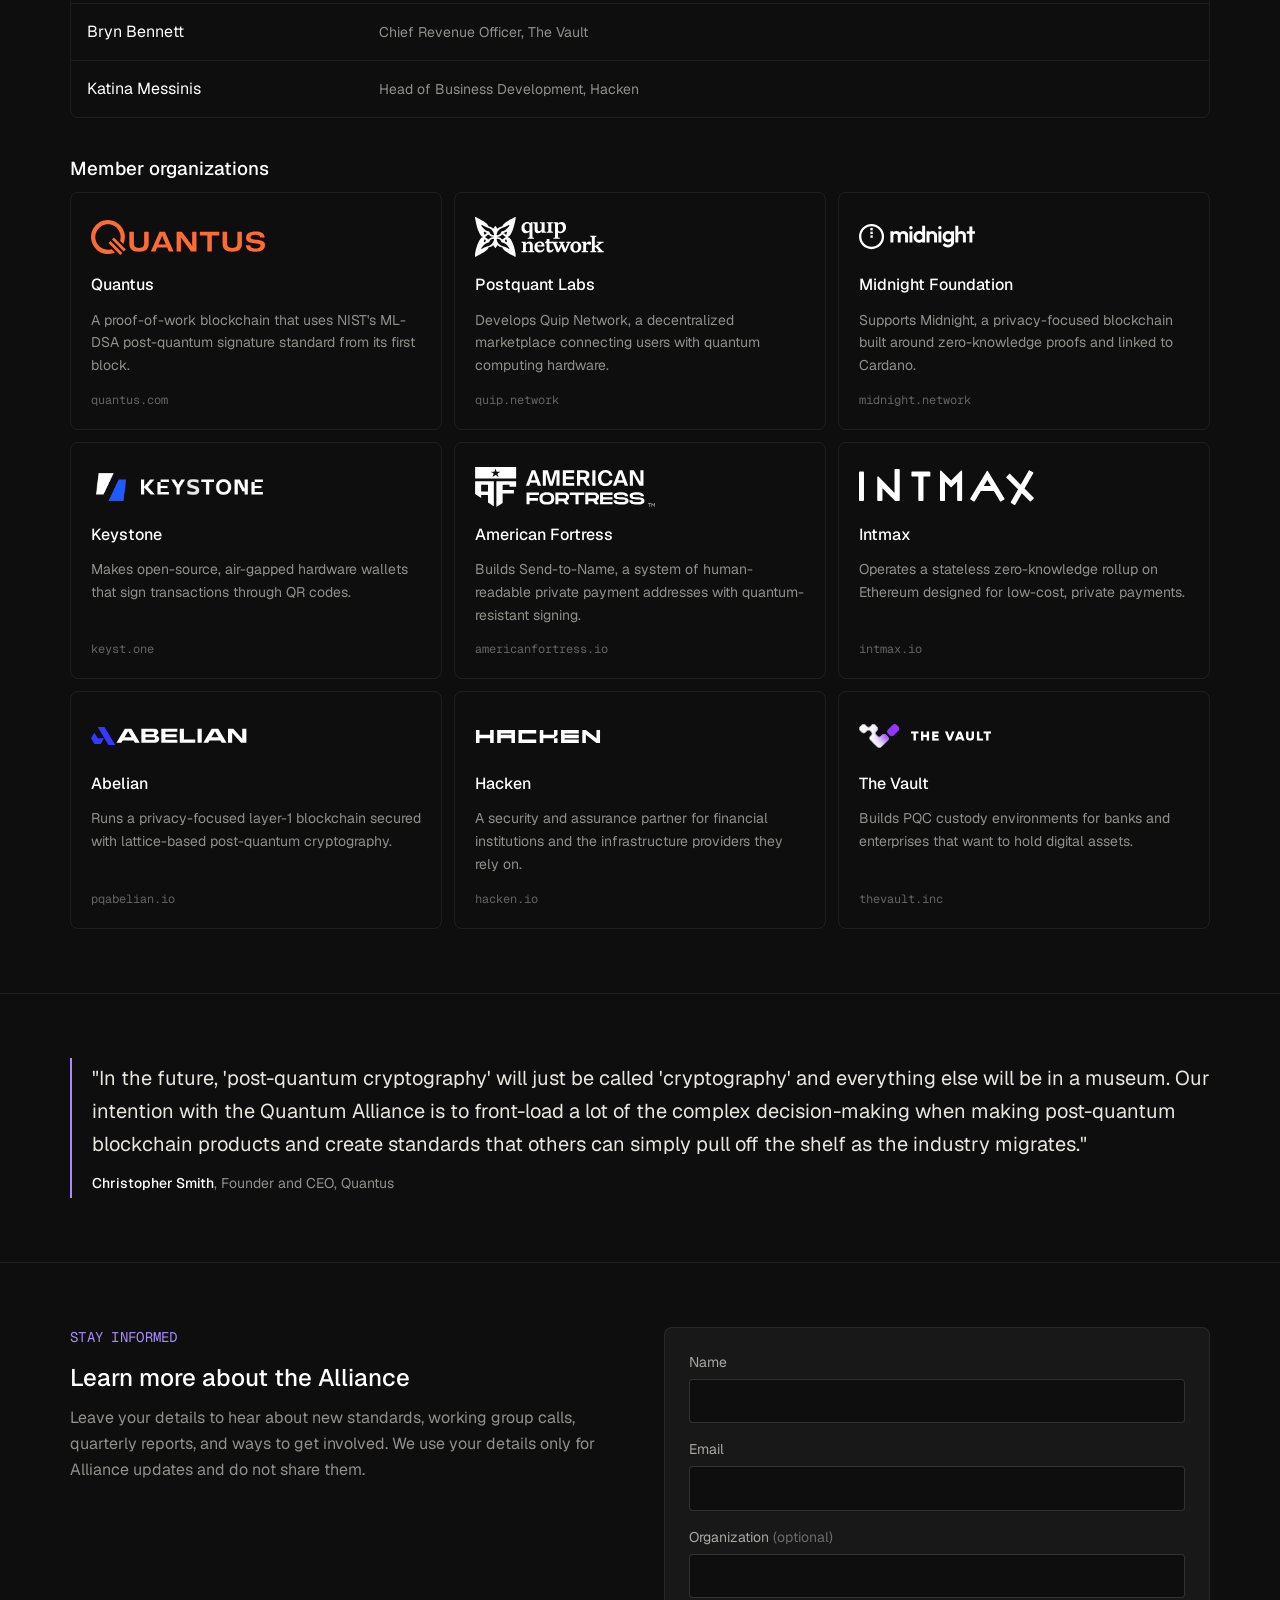
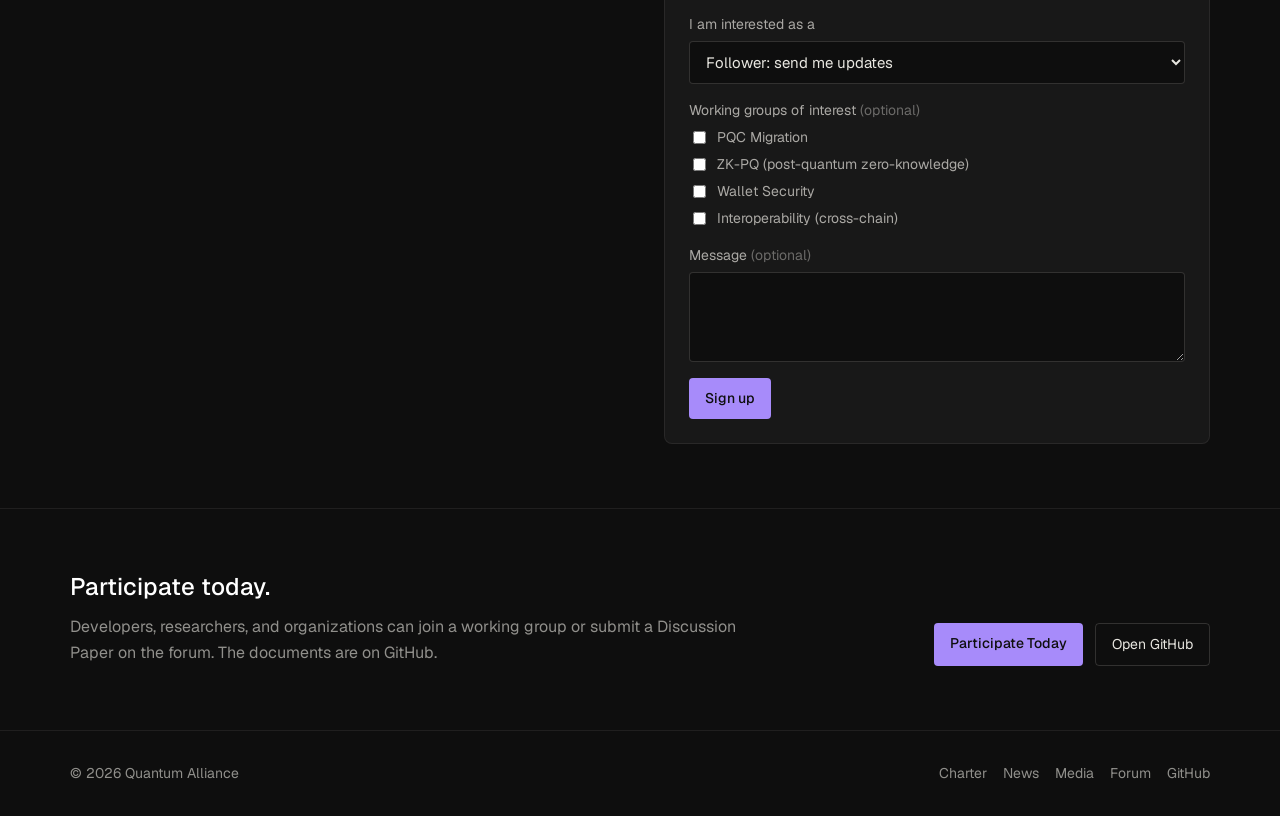
==== commit 7714b2c0: "Move the charter to the forum and add a hero media slider The homepage drops the charter sections (p" ====
--- a/index.html
+++ b/index.html
@@ -9,6 +9,7 @@
   <link rel="icon" type="image/svg+xml" href="/favicon.svg">
   <link rel="preload" href="/assets/fonts/geist-400.woff2" as="font" type="font/woff2" crossorigin>
   <link rel="stylesheet" href="/assets/styles.css">
+  <script type="module" src="/assets/media-slider.js"></script>
   <meta name="robots" content="index, follow">
   <meta property="og:type" content="website">
   <meta property="og:site_name" content="Quantum Alliance">
@@ -28,15 +29,13 @@
       <div class="nav-links">
         <a href="/#why">Why now</a>
         <a href="/#groups">Working groups</a>
-        <a href="/#standards">Standards</a>
-        <a href="/#governance">Governance</a>
+        <a href="https://forum.quantumalliance.foundation/t/quantum-alliance-charter/16" target="_blank" rel="noopener noreferrer">Charter</a>
         <a href="/#members">Members</a>
         <a href="/registry/">Registries</a>
         <a href="/#signup">Stay informed</a>
         <a href="/news/launch/">News</a>
         <a href="/media/">Media</a>
-        <a href="https://forum.quantumalliance.foundation/" target="_blank" rel="noopener noreferrer">Forum</a>
-        <a href="https://github.com/QuantumAllianceFoundation" class="btn btn-outline" target="_blank" rel="noopener noreferrer">GitHub</a>
+        <a href="https://forum.quantumalliance.foundation/" class="btn btn-signal" target="_blank" rel="noopener noreferrer">Participate</a>
       </div>
     </div>
   </nav>
@@ -54,15 +53,152 @@
         </p>
         <div class="btn-row">
           <a href="https://forum.quantumalliance.foundation/" class="btn btn-signal" target="_blank" rel="noopener noreferrer">Participate Today</a>
-          <a href="https://github.com/QuantumAllianceFoundation" class="btn btn-outline" target="_blank" rel="noopener noreferrer">Contribute on GitHub</a>
-          <a href="/news/launch/" class="btn btn-outline">Read the launch announcement</a>
-        </div>
-        <dl class="stats">
-          <div><dt>Working groups</dt><dd>4</dd></div>
-          <div><dt>Founding organizations</dt><dd>9</dd></div>
-          <div><dt>Founding contributors</dt><dd>10</dd></div>
-          <div><dt>Launched</dt><dd>Oct 2026</dd></div>
-        </dl>
+          <a href="https://forum.quantumalliance.foundation/t/quantum-alliance-charter/16" class="btn btn-outline" target="_blank" rel="noopener noreferrer">Charter</a>
+          <a href="/news/launch/" class="btn btn-outline">Launch Announcement</a>
+        </div>
+        <div class="media-slider" data-media-slider role="region" aria-label="Media coverage">
+          <div class="media-slider-head">
+            <h2 class="eyebrow">In the media</h2>
+            <div class="media-slider-actions">
+              <a href="/media/">All coverage</a>
+              <span class="slider-buttons" hidden>
+                <button type="button" class="slider-btn" data-direction="-1" aria-label="Previous articles">&larr;</button>
+                <button type="button" class="slider-btn" data-direction="1" aria-label="Next articles">&rarr;</button>
+              </span>
+            </div>
+          </div>
+          <div class="media-track" tabindex="0">
+            <a href="https://migration.fail/" class="card media-card preview-card" target="_blank" rel="noopener noreferrer">
+              <img src="/assets/media/migration-fail.webp" alt="migration.fail snapshot: 99.76% of crypto market cap is not yet quantum secure." width="800" height="420" loading="lazy">
+              <span class="tag">migration.fail</span>
+              <h3>Post-quantum crypto migration tracker</h3>
+              <span class="muted">Tracks the share of crypto market cap that has moved to post-quantum secure cryptography.</span>
+            </a>
+            <a href="https://exchange.fail/" class="card media-card preview-card" target="_blank" rel="noopener noreferrer">
+              <img src="/assets/media/exchange-fail.webp" alt="exchange.fail snapshot: 827 of 932 exchanges list no post-quantum coins." width="800" height="420" loading="lazy">
+              <span class="tag">exchange.fail</span>
+              <h3>Exchanges versus post-quantum coin volume</h3>
+              <span class="muted">Counts the CoinGecko exchanges that list no post-quantum coins, and the 24-hour trading volume of post-quantum coins.</span>
+            </a>
+            <a href="https://vc.fail/" class="card media-card preview-card" target="_blank" rel="noopener noreferrer">
+              <img src="/assets/media/vc-fail.webp" alt="vc.fail snapshot: 72 of 100 VCs have no quantum-related holding in their public portfolio." width="800" height="420" loading="lazy">
+              <span class="tag">vc.fail</span>
+              <h3>Quantum-related holdings in crypto VC portfolios</h3>
+              <span class="muted">Counts the top crypto VCs on RootData that have no quantum-related holding in their public portfolio.</span>
+            </a>
+            <a href="https://quantumdoomclock.com/" class="card media-card preview-card" target="_blank" rel="noopener noreferrer">
+              <img src="/assets/media/quantumdoomclock-com.webp" alt="Quantum Doom Clock logo." width="800" height="400" loading="lazy">
+              <span class="tag">quantumdoomclock.com</span>
+              <h3>Quantum Doom Clock</h3>
+              <span class="muted">Tracks quantum computing progress and the timeline of the cryptographic threat, with monthly research updates.</span>
+            </a>
+            <a href="https://alphawire.xyz/learn/crypto-custodians-quantum-attack-readiness-14-firms/" class="card media-card" target="_blank" rel="noopener noreferrer">
+              <span class="tag">Alpha Wire</span>
+              <h3>Are Crypto Custodians Ready for Quantum Attacks? 14 Firms Face Scrutiny</h3>
+              <span class="muted">Feature article · <time datetime="2026-11-25">November 25, 2026</time></span>
+            </a>
+            <a href="https://www.kucoin.com/blog/quantum-alliance-bitcoin-quantum-security-standards" class="card media-card" target="_blank" rel="noopener noreferrer">
+              <span class="tag">KuCoin</span>
+              <h3>Nine Crypto Groups Form Quantum Alliance to Address Bitcoin&#x27;s Quantum Threat</h3>
+              <span class="muted">Feature article · <time datetime="2026-10-22">October 22, 2026</time></span>
+            </a>
+            <a href="https://grafa.com/en/news/crypto/quantum-alliance-launches-as-bitcoin-quantum-risks-grow" class="card media-card" target="_blank" rel="noopener noreferrer">
+              <span class="tag">Grafa</span>
+              <h3>Quantum Alliance launches as Bitcoin quantum risks grow</h3>
+              <span class="muted">Organic pickup · <time datetime="2026-10-19">October 19, 2026</time></span>
+            </a>
+            <a href="https://memeburn.com/quantum-alliance-bitcoin/" class="card media-card" target="_blank" rel="noopener noreferrer">
+              <span class="tag">Meme Burn</span>
+              <h3>Quantum Alliance Says 6 Million Bitcoin Are Exposed. Here&#x27;s How to Tell If Yours Are</h3>
+              <span class="muted">Feature article · <time datetime="2026-10-19">October 19, 2026</time></span>
+            </a>
+            <a href="https://99bitcoins.com/de/news/quantum-alliance-quantenresistenz/" class="card media-card" target="_blank" rel="noopener noreferrer">
+              <span class="tag">99 Bitcoins (De)</span>
+              <h3 lang="de">6,04 Millionen BTC könnten künftig quantengefährdet sein</h3>
+              <span class="muted">Organic pickup · <time datetime="2026-10-18">October 18, 2026</time></span>
+            </a>
+            <a href="https://www.coingabbar.com/en/quantum-alliance-news-nine-crypto-groups-launch-standards" class="card media-card" target="_blank" rel="noopener noreferrer">
+              <span class="tag">Coin Gabbar</span>
+              <h3>Quantum Alliance News: Why Are 9 Crypto Groups Setting New Standards?</h3>
+              <span class="muted">News article · <time datetime="2026-10-18">October 18, 2026</time></span>
+            </a>
+            <a href="https://www.cointribune.com/en/quantum-alliance-targets-bitcoins-future-security/" class="card media-card" target="_blank" rel="noopener noreferrer">
+              <span class="tag">Coin Tribune</span>
+              <h3>Quantum Alliance Targets Bitcoin’s Future Security</h3>
+              <span class="muted">News article · <time datetime="2026-10-18">October 18, 2026</time></span>
+            </a>
+            <a href="https://x.com/Cointelegraph/status/2111600725503394234?s=20" class="card media-card" target="_blank" rel="noopener noreferrer">
+              <span class="tag">Cointelegraph</span>
+              <h3>X post: Nine crypto firms just formed a Quantum Alliance to set post-quantum standards</h3>
+              <span class="muted">News mention · <time datetime="2026-10-18">October 18, 2026</time></span>
+            </a>
+            <a href="https://www.kucoin.com/news/flash/9-blockchain-firms-launch-quantum-alliance-to-develop-anti-quantum-standards" class="card media-card" target="_blank" rel="noopener noreferrer">
+              <span class="tag">KuCoin</span>
+              <h3>Nine blockchain companies launch the Quantum Alliance to develop anti-quantum standards</h3>
+              <span class="muted">Organic pickup · <time datetime="2026-10-18">October 18, 2026</time></span>
+            </a>
+            <a href="https://news.bitcoin.com/featured/nine-blockchain-groups-unite-as-quantum-threat-hangs-over-bitcoin/" class="card media-card" target="_blank" rel="noopener noreferrer">
+              <span class="tag">Bitcoin.com News</span>
+              <h3>Nine Blockchain Groups Unite as Quantum Threat Hangs Over Bitcoin</h3>
+              <span class="muted">News article · <time datetime="2026-10-17">October 17, 2026</time></span>
+            </a>
+            <a href="https://bitcoin.pl/komputery-kwantowe-moga-zagrozic-30-bitcoinow-powstal-sojusz-9-firm" class="card media-card" target="_blank" rel="noopener noreferrer">
+              <span class="tag">Bitcoin.pl</span>
+              <h3 lang="pl">Komputery kwantowe mogą zagrozić 30% bitcoinów. Powstał sojusz 9 firm</h3>
+              <span class="muted">Organic pickup · <time datetime="2026-10-17">October 17, 2026</time></span>
+            </a>
+            <a href="https://blockchainreporter.net/quantum-alliance-post-quantum-standards/" class="card media-card" target="_blank" rel="noopener noreferrer">
+              <span class="tag">Blockchain Reporter</span>
+              <h3>What Is the Quantum Alliance? Nine Blockchain Firms Set Post-Quantum Standards</h3>
+              <span class="muted">News article · <time datetime="2026-10-17">October 17, 2026</time></span>
+            </a>
+            <a href="https://decrypt.co/381236/crypto-firms-launch-quantum-alliance-as-6-million-bitcoin-sit-exposed" class="card media-card" target="_blank" rel="noopener noreferrer">
+              <span class="tag">Decrypt</span>
+              <h3>Crypto Firms Launch Quantum Alliance as 6 Million Bitcoin Sit Exposed</h3>
+              <span class="muted">News article · <time datetime="2026-10-17">October 17, 2026</time></span>
+            </a>
+            <a href="https://ambcrypto.com/quantus-ceo-leads-9-firm-alliance-to-standardize-cryptos-quantum-defenses/" class="card media-card" target="_blank" rel="noopener noreferrer">
+              <span class="tag">AMB Crypto</span>
+              <h3>9 blockchain firms just formed a quantum alliance - Here&#x27;s the plan</h3>
+              <span class="muted">News article · <time datetime="2026-10-16">October 16, 2026</time></span>
+            </a>
+            <a href="https://en.bloomingbit.io/feed/news/122362" class="card media-card" target="_blank" rel="noopener noreferrer">
+              <span class="tag">Bloomingbit</span>
+              <h3>Quantum Alliance Forms as 6.4 Million Bitcoin Face Future Quantum Attack Risk</h3>
+              <span class="muted">News article · <time datetime="2026-10-16">October 16, 2026</time></span>
+            </a>
+            <a href="https://www.coindesk.com/tech/2026/10/16/experts-agree-quantum-computers-could-put-satoshi-s-bitcoin-at-risk-but-not-on-what-s-next" class="card media-card" target="_blank" rel="noopener noreferrer">
+              <span class="tag">CoinDesk</span>
+              <h3>Quantum Alliance forms amid warnings 6.4 million bitcoin face future quantum threat</h3>
+              <span class="muted">News article · <time datetime="2026-10-16">October 16, 2026</time></span>
+            </a>
+            <a href="https://www.cointrust.com/market-news/quantum-alliance-sets-blockchain-security-standards-for-2028/amp" class="card media-card" target="_blank" rel="noopener noreferrer">
+              <span class="tag">CoinTrust</span>
+              <h3>Quantum Alliance Sets Blockchain Security Standards for 2028</h3>
+              <span class="muted">Organic pickup · <time datetime="2026-10-16">October 16, 2026</time></span>
+            </a>
+            <a href="https://forklog.com/en/nine-crypto-firms-form-alliance-to-protect-blockchains-from-quantum-attacks/" class="card media-card" target="_blank" rel="noopener noreferrer">
+              <span class="tag">Forklog</span>
+              <h3>Nine Crypto Firms Form Alliance to Protect Blockchains from Quantum Attacks</h3>
+              <span class="muted">News article · <time datetime="2026-10-16">October 16, 2026</time></span>
+            </a>
+            <a href="https://www.tokenpost.com/news/technology/33486" class="card media-card" target="_blank" rel="noopener noreferrer">
+              <span class="tag">TokenPost</span>
+              <h3>Nine Crypto Firms Form Quantum Alliance as 30.2% of Bitcoin (BTC) Supply Has Exposed Keys</h3>
+              <span class="muted">News article · <time datetime="2026-10-16">October 16, 2026</time></span>
+            </a>
+            <a href="https://cryptobriefing.com/nine-blockchain-groups-unite-to-set-open-standards-for-post-quantum-readiness/" class="card media-card" target="_blank" rel="noopener noreferrer">
+              <span class="tag">Crypto Briefing</span>
+              <h3>Nine blockchain groups unite to set open standards for post-quantum readiness</h3>
+              <span class="muted">News article · <time datetime="2026-10-15">October 15, 2026</time></span>
+            </a>
+            <a href="https://thequantuminsider.com/2026/10/15/quantum-alliance-post-quantum-standards-blockchains/" class="card media-card" target="_blank" rel="noopener noreferrer">
+              <span class="tag">The Quantum Insider</span>
+              <h3>Quantum Alliance Launches to Set Post-Quantum Standards for Blockchains</h3>
+              <span class="muted">News article · <time datetime="2026-10-15">October 15, 2026</time></span>
+            </a>
+          </div>
+        </div>
       </div>
     </section>
 
@@ -133,24 +269,6 @@
       </div>
     </section>
 
-    <section id="principles" class="section">
-      <div class="wrap">
-        <p class="eyebrow">Charter</p>
-        <h2>Principles</h2>
-        <p class="intro">
-          The Alliance is modeled on the Internet Engineering Task Force. Proposals advance on public
-          evidence, rough consensus, and working implementations. Corporate size and token holdings
-          carry no voting weight. AI-moderated tooling keeps the process legible at scale.
-        </p>
-        <div class="grid-2">
-          <div class="card"><h3>Open participation</h3><p class="muted">There are no dues, no applications, and no prerequisites. Anyone can contribute.</p></div>
-          <div class="card"><h3>Individuals, not companies</h3><p class="muted">Contributions are judged on merit. Affiliation is disclosed, not weighted.</p></div>
-          <div class="card"><h3>Rough consensus and working code</h3><p class="muted">No voting. Chairs assess the strength of arguments. Implementations carry more weight than theory.</p></div>
-          <div class="card"><h3>Evidence always</h3><p class="muted">No overstating quantum readiness. No fear-based marketing.</p></div>
-        </div>
-        <p class="muted" style="margin-top:24px">This page is the authoritative charter. The forum keeps a <a href="https://forum.quantumalliance.foundation/t/quantum-alliance-charter/16" target="_blank" rel="noopener noreferrer">copy of the charter</a>. Propose charter changes in the <a href="https://forum.quantumalliance.foundation/c/governance/6" target="_blank" rel="noopener noreferrer">Governance</a> category.</p>
-      </div>
-    </section>
 
     <section id="groups" class="section">
       <div class="wrap">
@@ -197,110 +315,13 @@
             <footer><strong>Aaron Chen</strong>, CTO, Keystone</footer>
           </blockquote>
         </div>
-        <div class="rows">
-          <div class="row"><h3>Chairs</h3><p class="muted">One or two per working group, confirmed by the Steering Committee. Chairs facilitate and assess consensus. They do not decide outcomes, and may not act as the deciding voice on their own submissions.</p></div>
-          <div class="row"><h3>Discussion tooling</h3><p class="muted">Working groups run as a structured debate tree, not a mailing list. Each open question is a node; contributions attach for or against, with evidence. An AI layer removes duplicates, summarizes each branch, surfaces the unresolved crux, and flags convergence. It keeps the record legible but does not decide: chairs assess consensus, members ratify. At Last Call the chair works from the branch summary, with open objections and agreed points laid out and auditable. Converged nodes feed the quarterly report and IETF submissions. The tool and its full record are public; the convening organization provides it as administration only. Until that tool is public, contribution happens on GitHub.</p></div>
-          <div class="row"><h3>Rough consensus</h3><p class="muted">A chair declares consensus by issuing a two-week Last Call on the working group channel. If no unresolved objection remains at close, the document advances. The test is that most participants agree and no strong objection stands, not a headcount.</p></div>
-          <div class="row"><h3>Deadlock</h3><p class="muted">If a working group cannot resolve a substantive objection, either side may escalate to the Steering Committee, which rules on process only, not on technical merits. Appeals must state numbered, specific objections. The Committee may uphold the chair's call, return the item with instructions (a narrower scope is common), or drop it. An item that cannot reach consensus returns to Discussion Paper status and is subject to the standard 6-month expiry. Where a working group has only two active participants, unanimity is required.</p></div>
-          <div class="row"><h3>New working groups</h3><div class="muted"><p>Used only when a topic fits no existing working group. A new working group requires:</p><ol class="steps"><li>A written charter</li><li>Three or more participants</li><li>Steering Committee approval</li></ol><p>Post proposals in the <a href="https://forum.quantumalliance.foundation/c/governance/6" target="_blank" rel="noopener noreferrer">Governance</a> category.</p></div></div>
-        </div>
-      </div>
-    </section>
-
-    <section id="standards" class="section">
-      <div class="wrap">
-        <p class="eyebrow">Maturity</p>
-        <h2>Standards documents</h2>
-        <p class="intro">Three maturity levels. All documents are public.</p>
-        <div class="table-wrap">
-          <table>
-            <thead><tr><th>Type</th><th>What it is</th></tr></thead>
-            <tbody>
-              <tr><td>Discussion Paper (DP)</td><td>Working proposal. Anyone can submit. Expires in 6 months if not advanced.</td></tr>
-              <tr><td>Proposed Standard (PS)</td><td>Achieved rough consensus in its working group and Steering Committee review. Stable for implementation.</td></tr>
-              <tr><td>Alliance Standard (AS)</td><td>Proven implementation across 2+ independent projects. Highest maturity.</td></tr>
-            </tbody>
-          </table>
-        </div>
-        <div class="article">
-          <h3>Submitting a Discussion Paper</h3>
-          <p>
-            Anyone may submit a Discussion Paper, and all submissions are posted publicly on the
-            <a href="https://forum.quantumalliance.foundation/t/how-working-groups-work/17" target="_blank" rel="noopener noreferrer">working group list</a> immediately. Nothing is silently rejected. To be scheduled for
-            discussion on a working group call, a paper must (1) fall within the working group's
-            charter scope and (2) have at least one supporter other than the author. Chairs schedule
-            on those two criteria alone, not on their view of the idea. A paper unsupported after
-            6 months expires quietly and may be resubmitted. An author may ask the Steering Committee
-            to review any scheduling decision.
-          </p>
-        </div>
-      </div>
-    </section>
-
-    <section id="ip" class="section">
-      <div class="wrap">
-        <p class="eyebrow">Terms</p>
-        <h2>Intellectual property and licensing</h2>
-        <div class="article">
-          <h3>Scope</h3>
-          <p>These terms apply only to contributions made into Alliance work items (documents, standards, reports). Joining the Alliance grants no license over a member's pre-existing, patented, or unrelated IP. A member's portfolio is untouched unless they choose to contribute it into a work item.</p>
-          <h3>Copyright</h3>
-          <p>Contributors retain copyright in their contributions and grant the Alliance a perpetual, irrevocable, royalty-free license to publish, modify, and create derivative works from them.</p>
-          <h3>Standards</h3>
-          <p>Final Alliance standards and reports are published under CC BY 4.0: freely accessible to anyone, no paywall, no membership requirement. The license covers the document text, not the underlying technology.</p>
-          <h3>Implementations</h3>
-          <p>Reference implementations may carry their own licenses, provided they remain free and open for free and open derivative works.</p>
-          <h3>Patents</h3>
-          <p>Contributors must disclose any known essential IP (patents or pending applications) that read on a work item they participate in. Claims essential to implementing an Alliance standard must be licensed to implementers of that standard on royalty-free or RAND terms; the commitment covers implementation of the standard only and does not open-license the patent for any other use. Undisclosed essential IP disqualifies the affected contribution from standardization. Members who prefer to keep a patent fully proprietary simply keep it out of contributed standards.</p>
-        </div>
-      </div>
-    </section>
-
-    <section id="cadence" class="section">
-      <div class="wrap">
-        <p class="eyebrow">Rhythm</p>
-        <h2>Cadence</h2>
-        <p class="intro">Working groups meet in the open, and the Alliance reports on its progress every quarter. First quarterly report: Q3 2026.</p>
-        <div class="timeline">
-          <div class="item"><p class="when">Monthly</p><p class="muted">Each working group holds an open call.</p></div>
-          <div class="item"><p class="when">Quarterly</p><p class="muted">Full Alliance assembly and a published report covering working group progress, new documents, the threat landscape, and member milestones.</p></div>
-          <div class="item"><p class="when">Annually</p><p class="muted">Alliance Summit, co-located with QDay.</p></div>
-        </div>
-        <p class="muted mb-40">Agendas, notes, and recordings for calls and assemblies are in <a href="https://forum.quantumalliance.foundation/c/assemblies-and-calls/12" target="_blank" rel="noopener noreferrer">Assemblies and Calls</a>. Quarterly reports are posted in <a href="https://forum.quantumalliance.foundation/c/announcements/5" target="_blank" rel="noopener noreferrer">Announcements</a>.</p>
-        <h3 class="mb-12">Amplification</h3>
-        <div class="grid-2">
-          <div class="card"><h3>Alliance shares member news</h3><p class="muted">When a member makes a post-quantum announcement, the Alliance distributes it. Member milestones are featured in quarterly reports.</p></div>
-          <div class="card"><h3>Members share Alliance work</h3><p class="muted">Members redistribute Alliance publications, reference Alliance standards in their documentation, and promote working group activity to their communities.</p></div>
-        </div>
-      </div>
-    </section>
-
-    <section id="governance" class="section">
-      <div class="wrap">
-        <p class="eyebrow">Process</p>
-        <h2>Governance</h2>
-        <div class="article">
-          <h3>Steering Committee</h3>
-          <p>Five to seven individuals. Approves new working groups, signs off on document advancement (PS and AS), publishes quarterly reports, and hears appeals. It does not author standards. Its decisions are on public record in the <a href="https://forum.quantumalliance.foundation/c/steering-committee/13" target="_blank" rel="noopener noreferrer">Steering Committee</a> category.</p>
-          <h3>Composition</h3>
-          <p>Founding members seed the initial Committee, one individual per founding member, up to the 5–7 cap. Individuals, not companies, hold seats; no organization holds more than one seat. The Committee is not limited to founding members beyond the initial term.</p>
-          <h3>Elections</h3>
-          <p>From the first term rotation, seats are filled by election every year. Eligible voters and candidates: authors of Alliance work items in the preceding 5 years, individuals with recorded contributions in the current period, current or former working group chairs, and founding members for the first 5 years. Committee structure and eligibility rules are amendable by supermajority (two-thirds) of eligible voters.</p>
-          <h3>Neutrality</h3>
-          <p>The Committee carries no company's branding, name, or logo. The convening organization provides administration only and holds no vote or veto. No organization chairs the Committee for two terms running.</p>
-          <h3>Terms</h3>
-          <p>Seats run 12 months, then rotate or renew. If founding members exceed the cap, seats rotate annually so every member cycles through.</p>
-          <h3>Participation</h3>
-          <p>Join any <a href="https://forum.quantumalliance.foundation/categories" target="_blank" rel="noopener noreferrer">working group channel</a> or attend an <a href="https://forum.quantumalliance.foundation/c/assemblies-and-calls/12" target="_blank" rel="noopener noreferrer">assembly</a>. Optionally register name and affiliation.</p>
-          <h3>Conflicts of interest</h3>
-          <p>Participants must disclose any affiliation with, or funding from, an organization whose mission or goals materially conflict with the Alliance's mission. The test is the organization's mandate, not its sector: an agency tasked with building interoperable standards is not a conflict; an agency whose mandate includes compromising cryptography is, as is any group dedicated to banning cryptocurrency. Disclosed conflicts do not bar participation in open discussion, but individuals with an active conflict may not hold leadership roles (working group chair or Steering Committee seat) until at least 3 years after the affiliation or funding has ended. The Steering Committee may impose further limitations where needed and hears appeals from any affected individual.</p>
-          <h3>Removal</h3>
-          <p>For sustained violation of Alliance principles or material non-disclosure of a conflict, including conduct discovered after the fact. Decided by the Steering Committee.</p>
-          <h3>Confidentiality</h3>
-          <p>Working group discussions, minutes, and records are public by default. A session may reserve time at its end for off-the-record discussion under the Chatham House Rule, declared explicitly on entry. Members may share confidential or unreleased work in these slots or via privately distributed materials. Nothing shared off the record enters a public document without the owner's written consent.</p>
-        </div>
-      </div>
-    </section>
+        <p class="muted">The <a href="https://forum.quantumalliance.foundation/t/quantum-alliance-charter/16" target="_blank" rel="noopener noreferrer">Alliance charter</a> sets out the principles, the working group process, the standards maturity levels, the IP terms, and governance. <a href="https://forum.quantumalliance.foundation/t/how-working-groups-work/17" target="_blank" rel="noopener noreferrer">How working groups work</a> explains how a document advances. Propose a new working group in the <a href="https://forum.quantumalliance.foundation/c/governance/6" target="_blank" rel="noopener noreferrer">Governance</a> category.</p>
+      </div>
+    </section>
+
+
+
+
 
     <section id="members" class="section">
       <div class="wrap">
@@ -467,8 +488,7 @@
     <div class="wrap">
       <span>© 2026 Quantum Alliance</span>
       <nav>
-        <a href="/#principles">Principles</a>
-        <a href="/#governance">Governance</a>
+        <a href="https://forum.quantumalliance.foundation/t/quantum-alliance-charter/16" target="_blank" rel="noopener noreferrer">Charter</a>
         <a href="/news/launch/">News</a>
         <a href="/media/">Media</a>
         <a href="https://forum.quantumalliance.foundation/" target="_blank" rel="noopener noreferrer">Forum</a>
--- a/assets/styles.css
+++ b/assets/styles.css
@@ -88,6 +88,8 @@
 .btn-signal:hover { color: var(--void); opacity: .9; }
 .btn-outline { border: 1px solid var(--border-med); color: var(--content); font-weight: 400; }
 .nav-links .btn-outline { padding: 6px 10px; }
+.nav-links .btn-signal { padding: 6px 12px; color: var(--void); }
+.nav-links .btn-signal:hover { color: var(--void); }
 .btn-outline:hover { border-color: var(--white); }
 .btn-row { display: flex; flex-wrap: wrap; gap: 12px; margin-bottom: 40px; }
 
@@ -102,18 +104,31 @@
 
 .hero { padding: 80px var(--edge); border-bottom: 1px solid var(--border); }
 
-/* Stats */
-.stats {
+/* Hero media slider */
+.media-slider { margin-top: 8px; }
+.media-slider-head { display: flex; align-items: center; justify-content: space-between; gap: 16px; margin-bottom: 16px; }
+.media-slider-head .eyebrow { margin-bottom: 0; }
+.media-slider-actions { display: flex; align-items: center; gap: 16px; font-size: .875rem; }
+.media-slider-actions > a { color: var(--signal); }
+.media-slider-actions > a:hover { text-decoration: underline; }
+.slider-buttons { display: flex; gap: 8px; }
+.slider-buttons[hidden] { display: none; }
+.slider-btn { width: 36px; height: 36px; border: 1px solid var(--border-med); border-radius: 6px; background: none; color: var(--content); font: inherit; cursor: pointer; }
+.slider-btn:hover { border-color: var(--white); }
+.slider-btn:focus-visible { outline: 2px solid var(--signal); outline-offset: 2px; }
+.media-track {
   display: grid;
-  grid-template-columns: repeat(4, 1fr);
-  gap: 24px 32px;
-  margin: 0;
-  padding: 24px 0;
-  border-top: 1px solid var(--border-med);
-  border-bottom: 1px solid var(--border-med);
-}
-.stats dt { color: var(--content-40); font-size: .875rem; margin-bottom: 8px; }
-.stats dd { margin: 0; font-family: var(--mono); font-size: 1.875rem; color: var(--white); }
+  grid-auto-flow: column;
+  grid-auto-columns: calc((100% - 24px) / 3);
+  gap: 12px;
+  overflow-x: auto;
+  scroll-snap-type: x mandatory;
+  overscroll-behavior-x: contain;
+  scrollbar-width: thin;
+  padding-bottom: 8px;
+}
+.media-track > * { scroll-snap-align: start; }
+.media-track:focus-visible { outline: 2px solid var(--signal); outline-offset: 4px; }
 
 /* Cards */
 .grid-2 { display: grid; grid-template-columns: repeat(2, 1fr); gap: 12px; }
@@ -123,16 +138,13 @@
 .card .tag { font-family: var(--mono); font-size: .75rem; color: var(--signal); margin-bottom: 8px; display: block; }
 .card .card-cta { margin-top: 12px; font-size: .875rem; }
 .media-card { display: flex; flex-direction: column; }
-.media-card h3 { line-height: 1.4; flex: 1; }
+.media-card h3 { line-height: 1.4; }
+.media-card > :last-child { margin-top: auto; }
+.preview-card > :last-child { margin-top: 0; }
 .media-card:hover { border-color: var(--content-40); color: inherit; }
 .media-card:hover h3 { color: var(--white); }
+.preview-card img { display: block; width: calc(100% + 40px); height: auto; aspect-ratio: 40 / 21; object-fit: cover; margin: -20px -20px 16px; border-radius: 7px 7px 0 0; border-bottom: 1px solid var(--border); }
 .mb-40 { margin-bottom: 40px; }
-
-/* Definition rows */
-.rows { border-top: 1px solid var(--border-med); border-bottom: 1px solid var(--border-med); }
-.row { display: grid; grid-template-columns: 12rem 1fr; gap: 12px; padding: 20px 0; border-top: 1px solid var(--border); }
-.row:first-child { border-top: 0; }
-.row h3 { font-size: 1rem; }
 
 /* Timeline */
 .timeline { border: 1px solid var(--border); border-radius: 8px; overflow: hidden; margin-bottom: 40px; }
@@ -204,14 +216,15 @@
 
 @media (max-width: 960px) {
   .orgs, .grid-3, .figures { grid-template-columns: repeat(2, 1fr); }
+  .media-track { grid-auto-columns: calc((100% - 12px) / 2); }
 }
 @media (max-width: 767px) {
   :root { --edge: 24px; }
   .hero { padding: 48px var(--edge); }
   .section { padding: 48px var(--edge); }
-  .stats { grid-template-columns: repeat(2, 1fr); }
+  .media-track { grid-auto-columns: 85%; }
   .grid-2, .grid-3, .orgs, .figures { grid-template-columns: 1fr; }
-  .row, .timeline .item, .person { grid-template-columns: 1fr; }
+  .timeline .item, .person { grid-template-columns: 1fr; }
   .cta .wrap { grid-template-columns: 1fr; }
   td:first-child { white-space: normal; }
 }
@@ -246,8 +259,6 @@
 }
 
 .card .lead-line { color: var(--content); font-size: .875rem; margin-bottom: 8px; }
-.steps { margin: 8px 0 0; padding-left: 20px; }
-.steps li { margin-bottom: 2px; }
 
 /* Registries */
 .registry-actions { display: flex; flex-wrap: wrap; gap: 8px 24px; align-items: baseline; margin-bottom: 24px; }
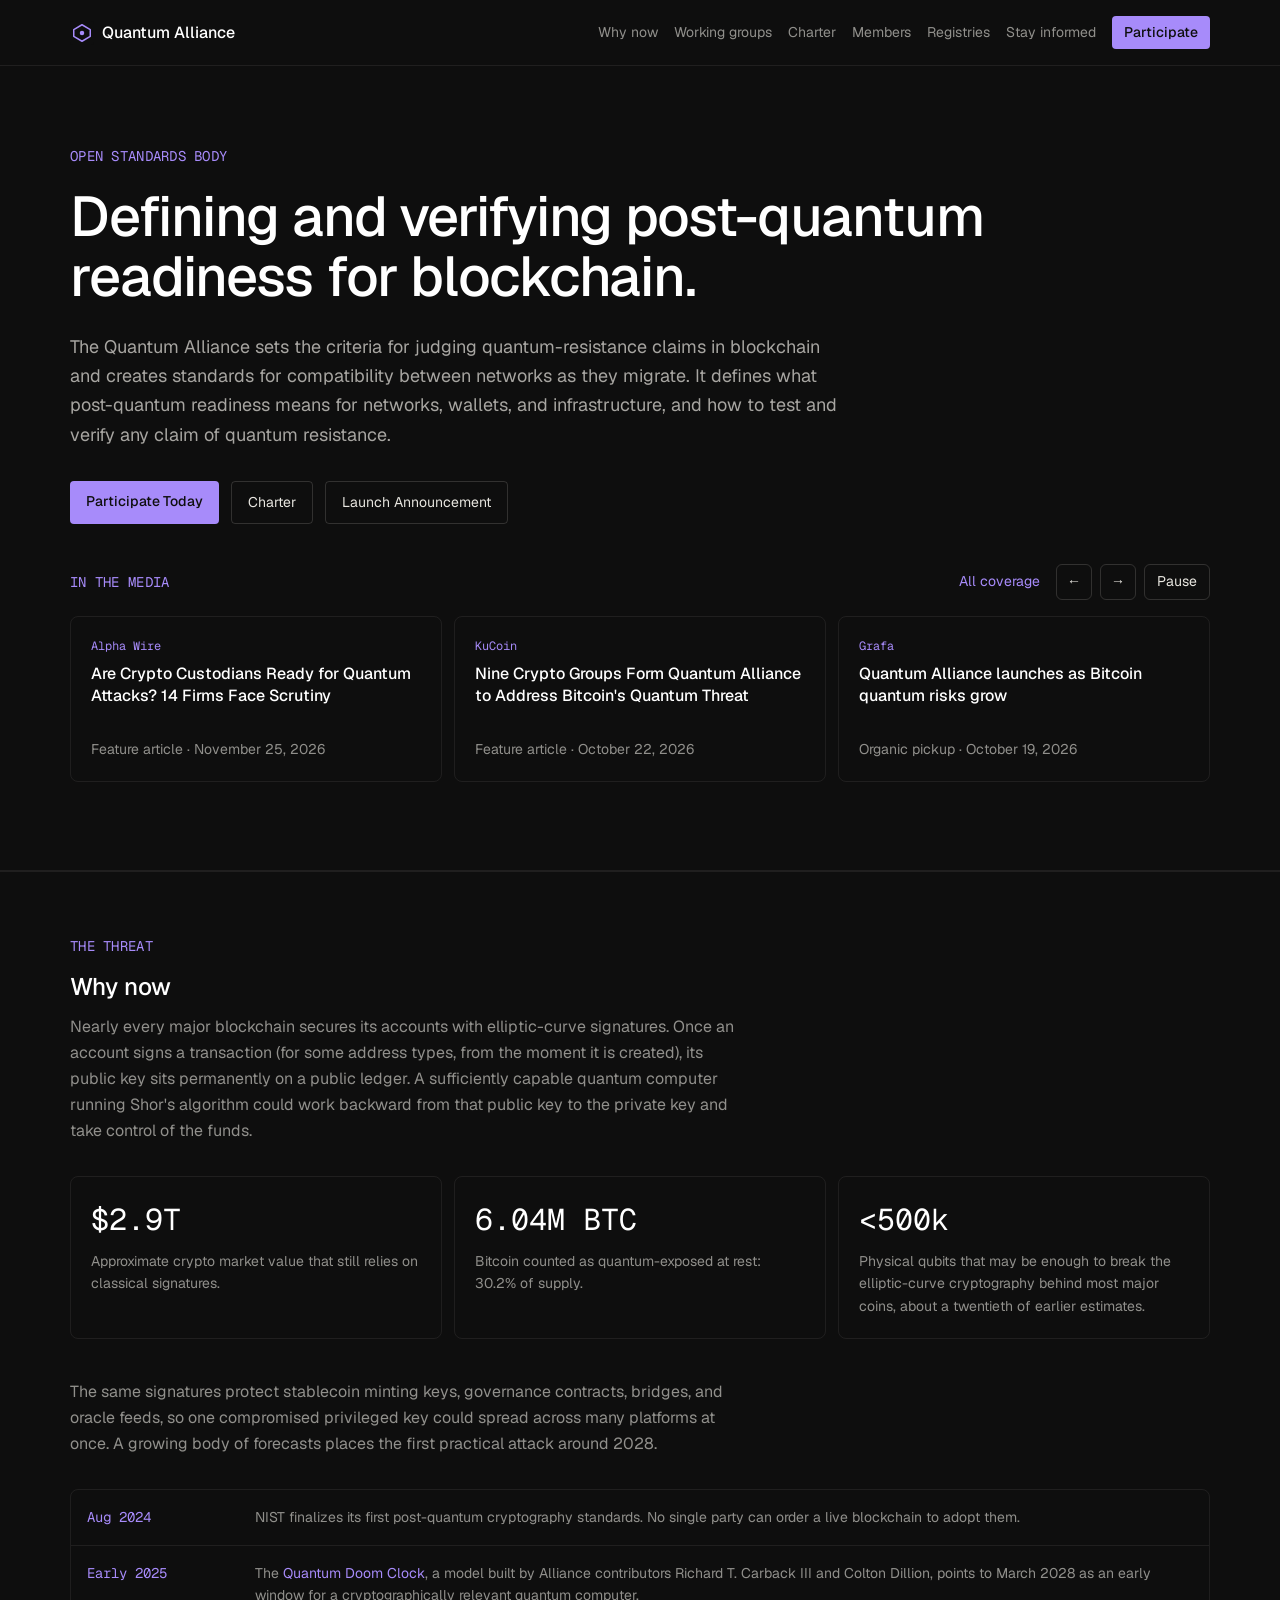
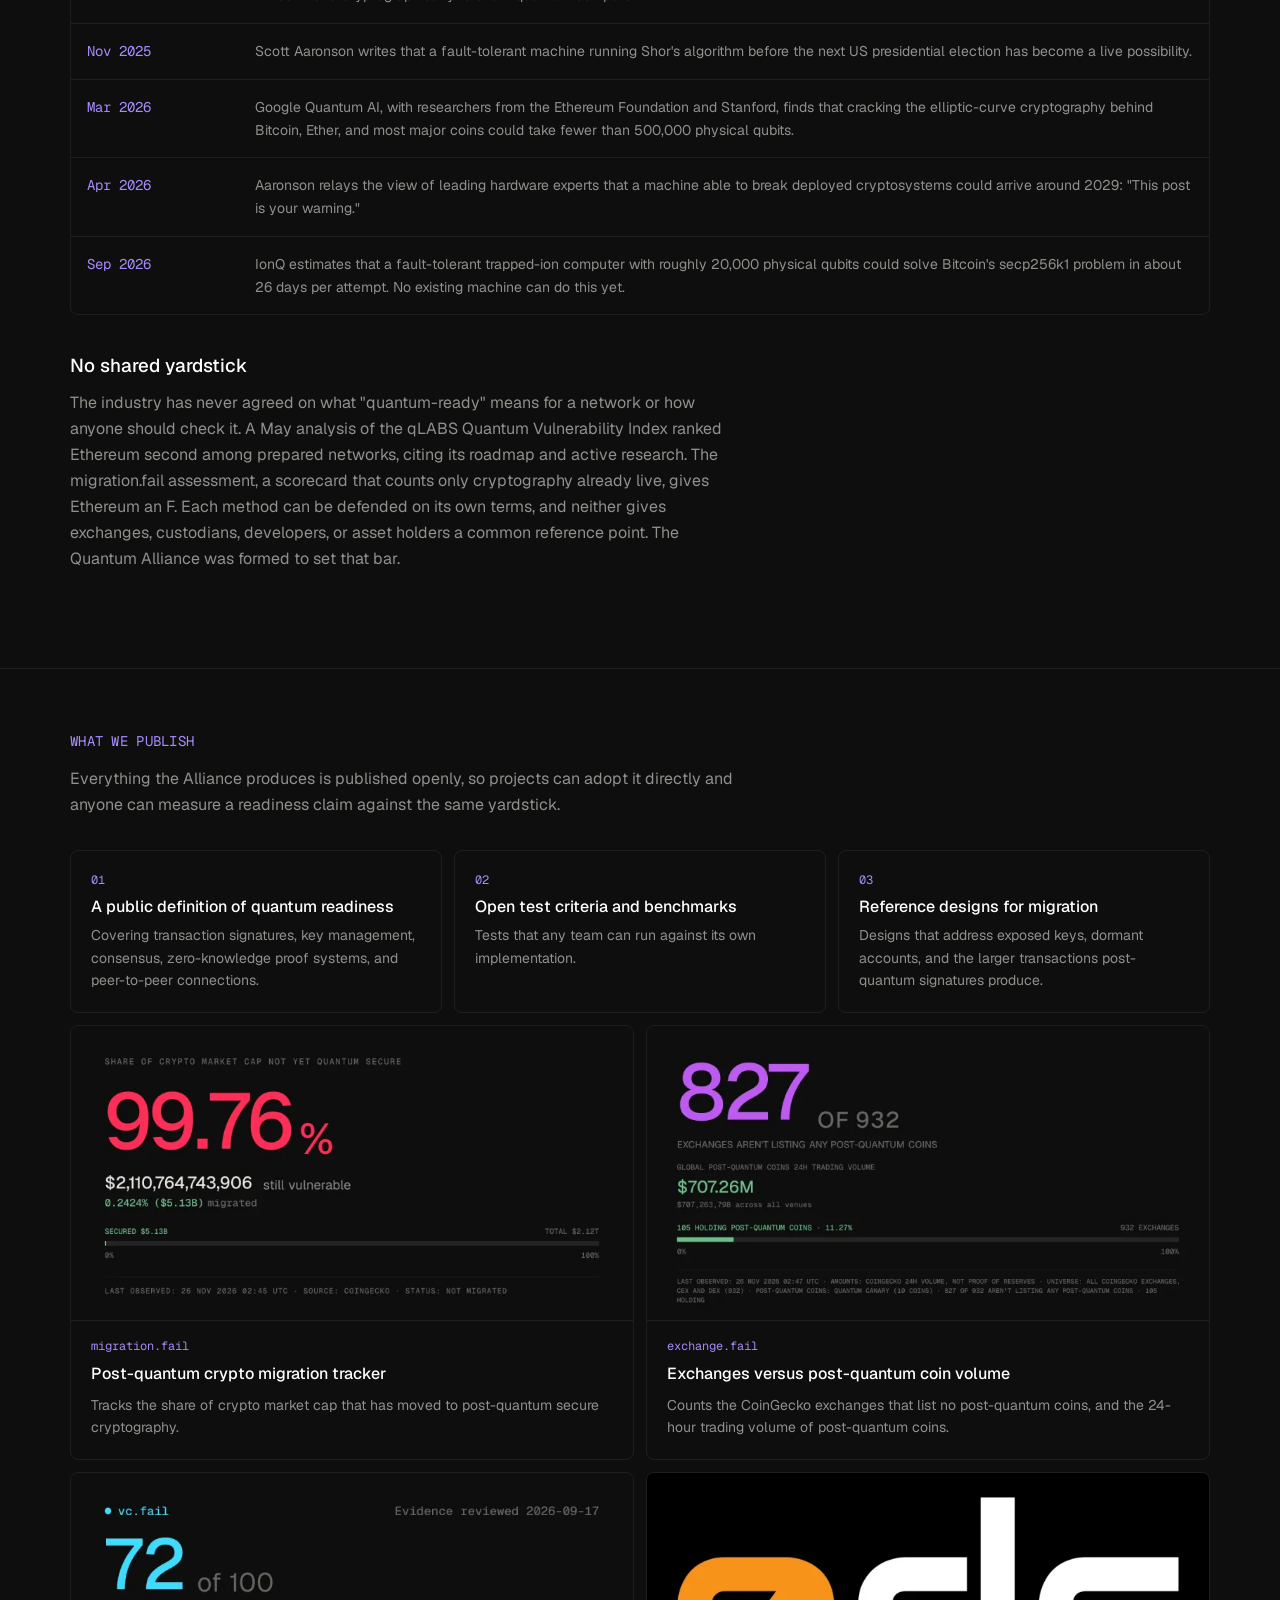
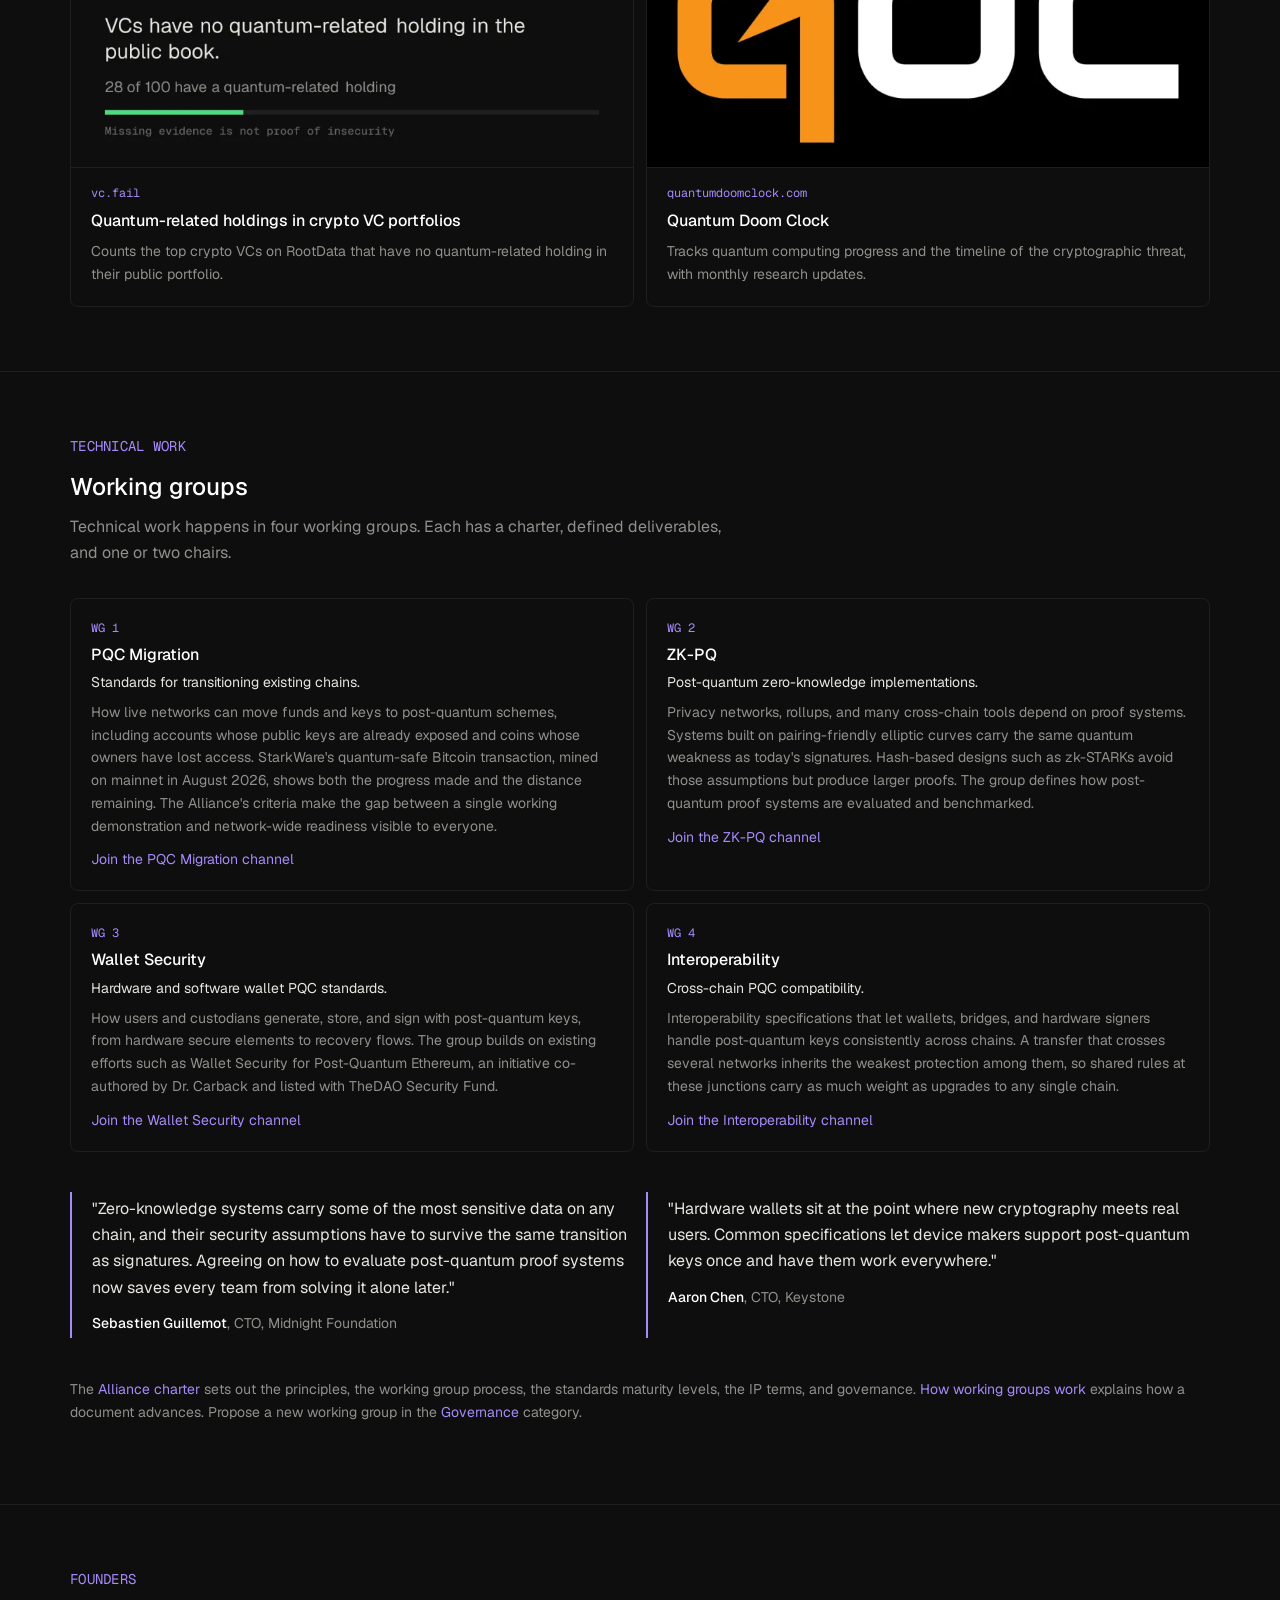
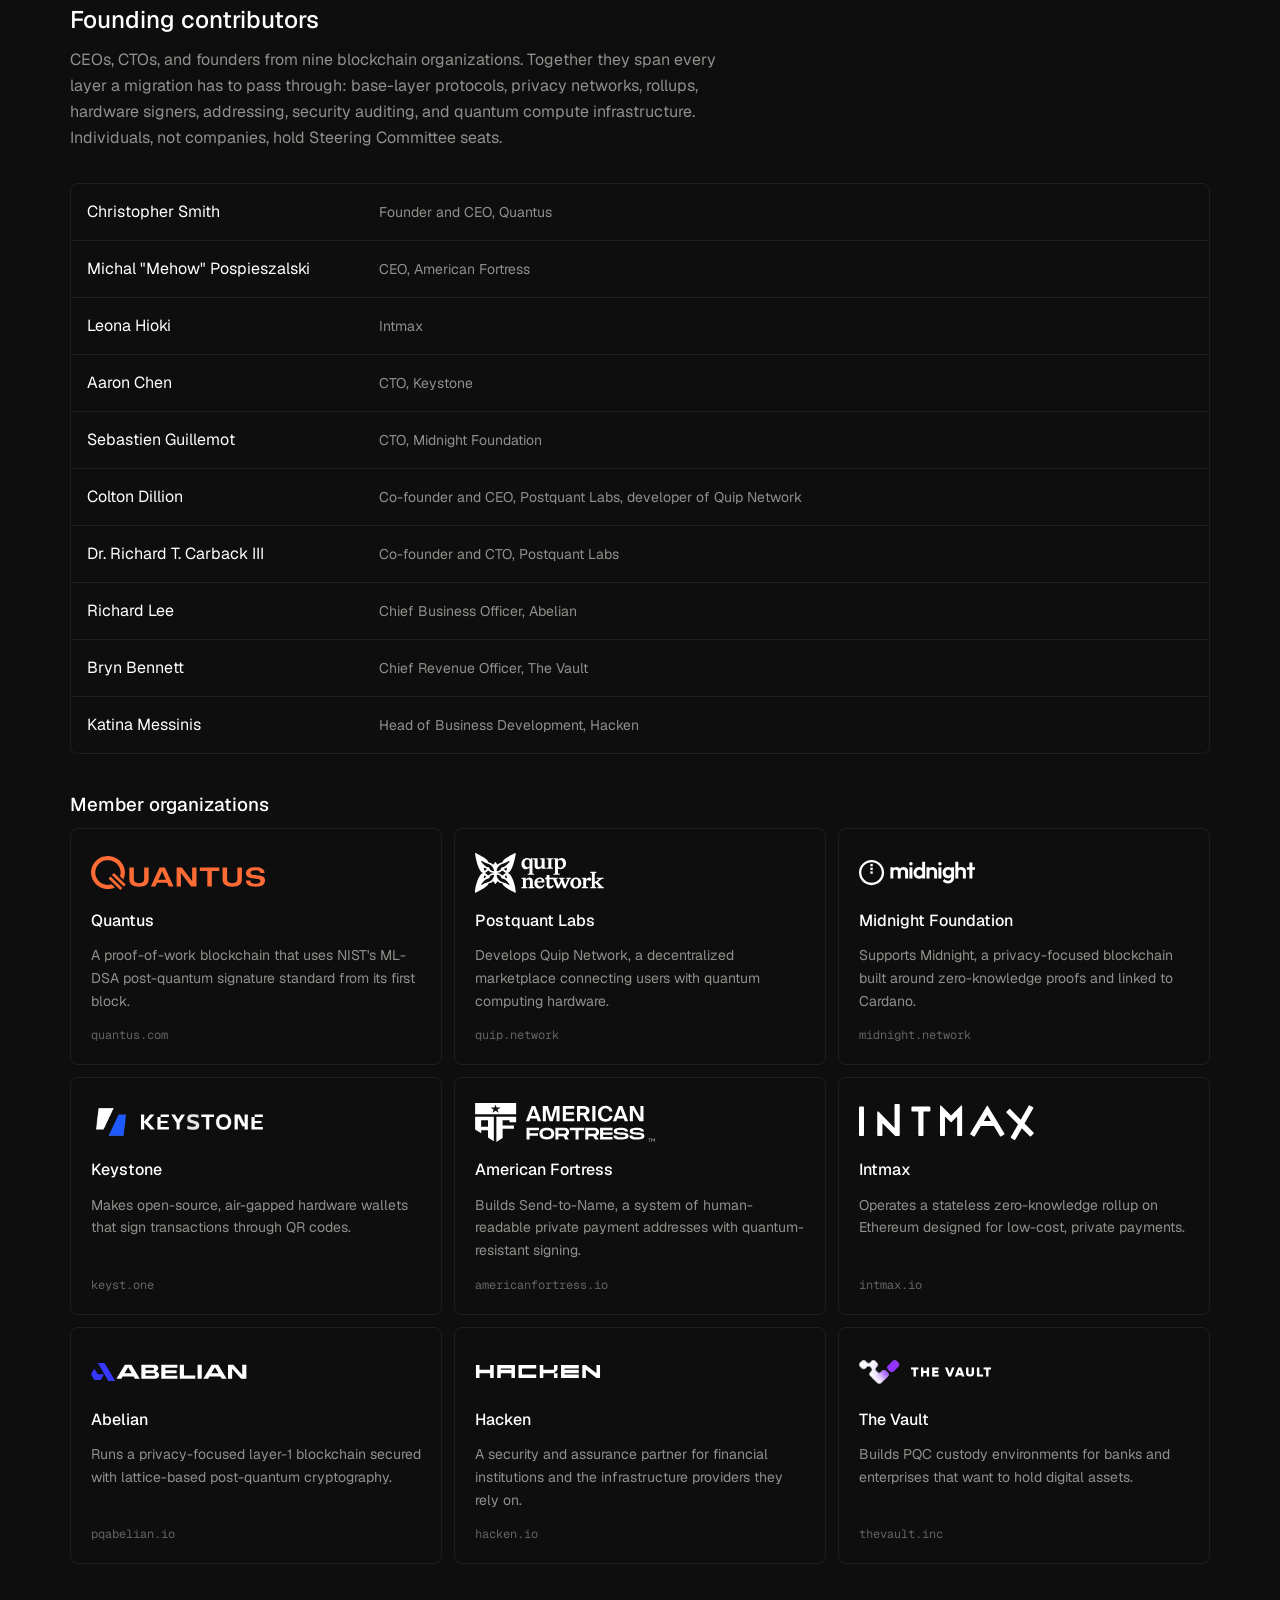
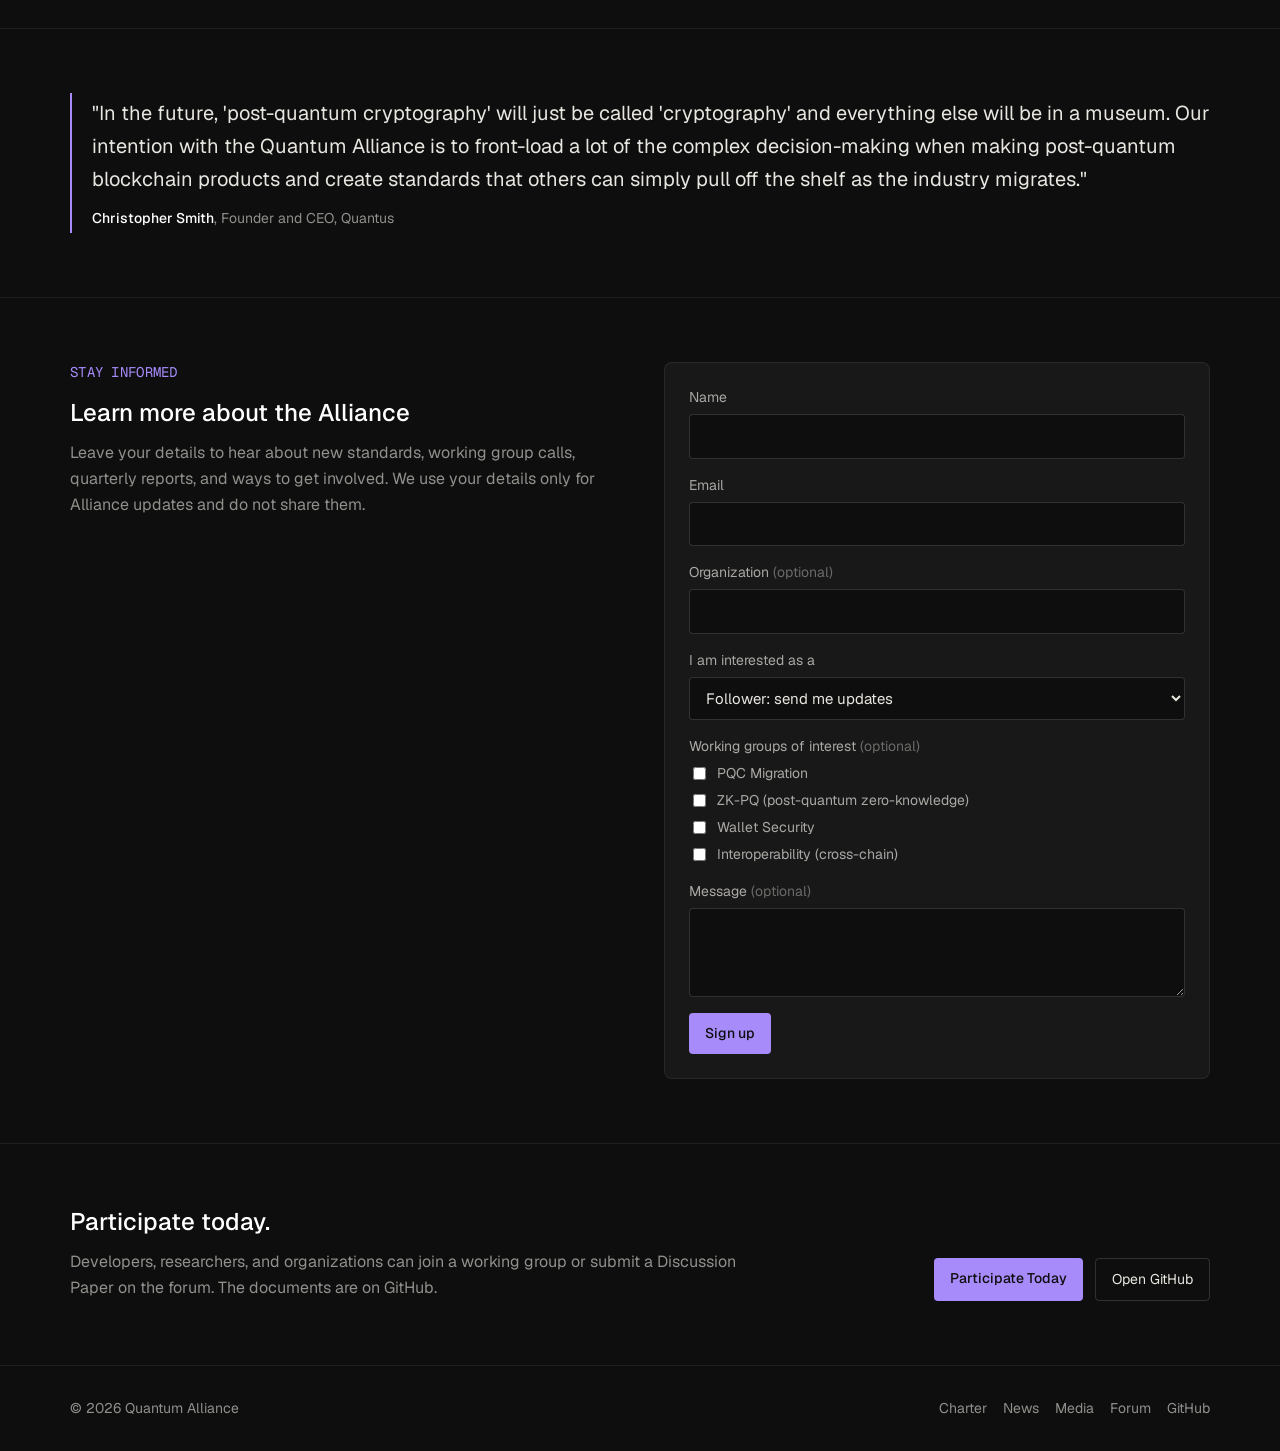
==== commit 328f09b7: "Auto-advance the slider and move partner sites to What we publish The hero slider now advances every" ====
--- a/index.html
+++ b/index.html
@@ -33,8 +33,6 @@
         <a href="/#members">Members</a>
         <a href="/registry/">Registries</a>
         <a href="/#signup">Stay informed</a>
-        <a href="/news/launch/">News</a>
-        <a href="/media/">Media</a>
         <a href="https://forum.quantumalliance.foundation/" class="btn btn-signal" target="_blank" rel="noopener noreferrer">Participate</a>
       </div>
     </div>
@@ -64,34 +62,11 @@
               <span class="slider-buttons" hidden>
                 <button type="button" class="slider-btn" data-direction="-1" aria-label="Previous articles">&larr;</button>
                 <button type="button" class="slider-btn" data-direction="1" aria-label="Next articles">&rarr;</button>
+                <button type="button" class="slider-btn slider-toggle" data-autoplay>Pause</button>
               </span>
             </div>
           </div>
           <div class="media-track" tabindex="0">
-            <a href="https://migration.fail/" class="card media-card preview-card" target="_blank" rel="noopener noreferrer">
-              <img src="/assets/media/migration-fail.webp" alt="migration.fail snapshot: 99.76% of crypto market cap is not yet quantum secure." width="800" height="420" loading="lazy">
-              <span class="tag">migration.fail</span>
-              <h3>Post-quantum crypto migration tracker</h3>
-              <span class="muted">Tracks the share of crypto market cap that has moved to post-quantum secure cryptography.</span>
-            </a>
-            <a href="https://exchange.fail/" class="card media-card preview-card" target="_blank" rel="noopener noreferrer">
-              <img src="/assets/media/exchange-fail.webp" alt="exchange.fail snapshot: 827 of 932 exchanges list no post-quantum coins." width="800" height="420" loading="lazy">
-              <span class="tag">exchange.fail</span>
-              <h3>Exchanges versus post-quantum coin volume</h3>
-              <span class="muted">Counts the CoinGecko exchanges that list no post-quantum coins, and the 24-hour trading volume of post-quantum coins.</span>
-            </a>
-            <a href="https://vc.fail/" class="card media-card preview-card" target="_blank" rel="noopener noreferrer">
-              <img src="/assets/media/vc-fail.webp" alt="vc.fail snapshot: 72 of 100 VCs have no quantum-related holding in their public portfolio." width="800" height="420" loading="lazy">
-              <span class="tag">vc.fail</span>
-              <h3>Quantum-related holdings in crypto VC portfolios</h3>
-              <span class="muted">Counts the top crypto VCs on RootData that have no quantum-related holding in their public portfolio.</span>
-            </a>
-            <a href="https://quantumdoomclock.com/" class="card media-card preview-card" target="_blank" rel="noopener noreferrer">
-              <img src="/assets/media/quantumdoomclock-com.webp" alt="Quantum Doom Clock logo." width="800" height="400" loading="lazy">
-              <span class="tag">quantumdoomclock.com</span>
-              <h3>Quantum Doom Clock</h3>
-              <span class="muted">Tracks quantum computing progress and the timeline of the cryptographic threat, with monthly research updates.</span>
-            </a>
             <a href="https://alphawire.xyz/learn/crypto-custodians-quantum-attack-readiness-14-firms/" class="card media-card" target="_blank" rel="noopener noreferrer">
               <span class="tag">Alpha Wire</span>
               <h3>Are Crypto Custodians Ready for Quantum Attacks? 14 Firms Face Scrutiny</h3>
@@ -246,8 +221,7 @@
 
     <section id="work" class="section">
       <div class="wrap">
-        <p class="eyebrow">First body of work</p>
-        <h2>What the Alliance will publish</h2>
+        <h2 class="eyebrow">What we publish</h2>
         <p class="intro">Everything the Alliance produces is published openly, so projects can adopt it directly and anyone can measure a readiness claim against the same yardstick.</p>
         <div class="grid-3">
           <div class="card">
@@ -265,6 +239,32 @@
             <h3>Reference designs for migration</h3>
             <p class="muted">Designs that address exposed keys, dormant accounts, and the larger transactions post-quantum signatures produce.</p>
           </div>
+        </div>
+        <div class="grid-2 mt-12">
+          <a href="https://migration.fail/" class="card media-card preview-card" target="_blank" rel="noopener noreferrer">
+            <img src="/assets/resources/migration-fail.webp" alt="migration.fail snapshot: 99.76% of crypto market cap is not yet quantum secure." width="800" height="420" loading="lazy">
+            <span class="tag">migration.fail</span>
+            <h3>Post-quantum crypto migration tracker</h3>
+            <span class="muted">Tracks the share of crypto market cap that has moved to post-quantum secure cryptography.</span>
+          </a>
+          <a href="https://exchange.fail/" class="card media-card preview-card" target="_blank" rel="noopener noreferrer">
+            <img src="/assets/resources/exchange-fail.webp" alt="exchange.fail snapshot: 827 of 932 exchanges list no post-quantum coins." width="800" height="420" loading="lazy">
+            <span class="tag">exchange.fail</span>
+            <h3>Exchanges versus post-quantum coin volume</h3>
+            <span class="muted">Counts the CoinGecko exchanges that list no post-quantum coins, and the 24-hour trading volume of post-quantum coins.</span>
+          </a>
+          <a href="https://vc.fail/" class="card media-card preview-card" target="_blank" rel="noopener noreferrer">
+            <img src="/assets/resources/vc-fail.webp" alt="vc.fail snapshot: 72 of 100 VCs have no quantum-related holding in their public portfolio." width="800" height="420" loading="lazy">
+            <span class="tag">vc.fail</span>
+            <h3>Quantum-related holdings in crypto VC portfolios</h3>
+            <span class="muted">Counts the top crypto VCs on RootData that have no quantum-related holding in their public portfolio.</span>
+          </a>
+          <a href="https://quantumdoomclock.com/" class="card media-card preview-card" target="_blank" rel="noopener noreferrer">
+            <img src="/assets/resources/quantumdoomclock-com.webp" alt="Quantum Doom Clock logo." width="800" height="400" loading="lazy">
+            <span class="tag">quantumdoomclock.com</span>
+            <h3>Quantum Doom Clock</h3>
+            <span class="muted">Tracks quantum computing progress and the timeline of the cryptographic threat, with monthly research updates.</span>
+          </a>
         </div>
       </div>
     </section>
--- a/assets/styles.css
+++ b/assets/styles.css
@@ -115,6 +115,7 @@
 .slider-buttons[hidden] { display: none; }
 .slider-btn { width: 36px; height: 36px; border: 1px solid var(--border-med); border-radius: 6px; background: none; color: var(--content); font: inherit; cursor: pointer; }
 .slider-btn:hover { border-color: var(--white); }
+.slider-toggle { width: auto; min-width: 64px; padding: 0 12px; font-size: .875rem; }
 .slider-btn:focus-visible { outline: 2px solid var(--signal); outline-offset: 2px; }
 .media-track {
   display: grid;
@@ -230,6 +231,7 @@
 }
 
 .mb-12 { margin-bottom: 12px; }
+.mt-12 { margin-top: 12px; }
 
 /* Signup form */
 .signup { display: grid; grid-template-columns: 1fr 1fr; gap: 48px; align-items: start; }
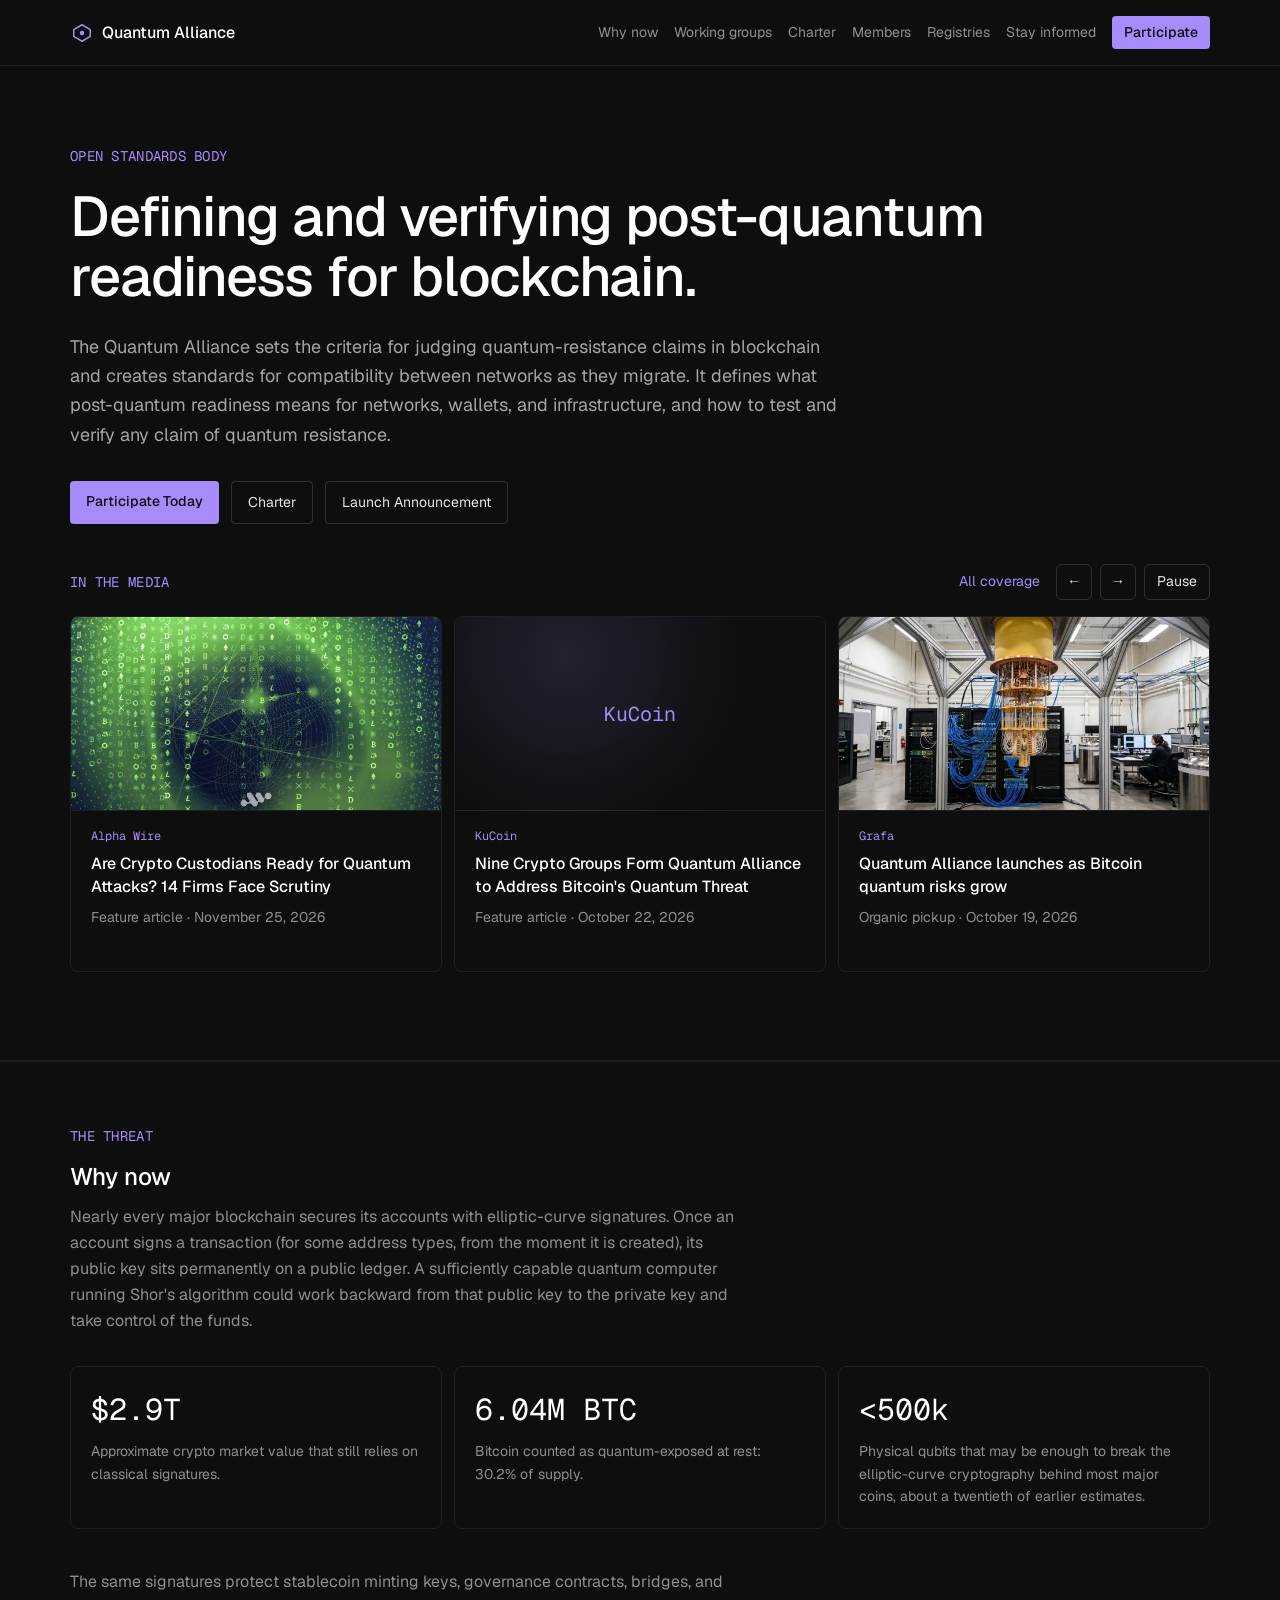
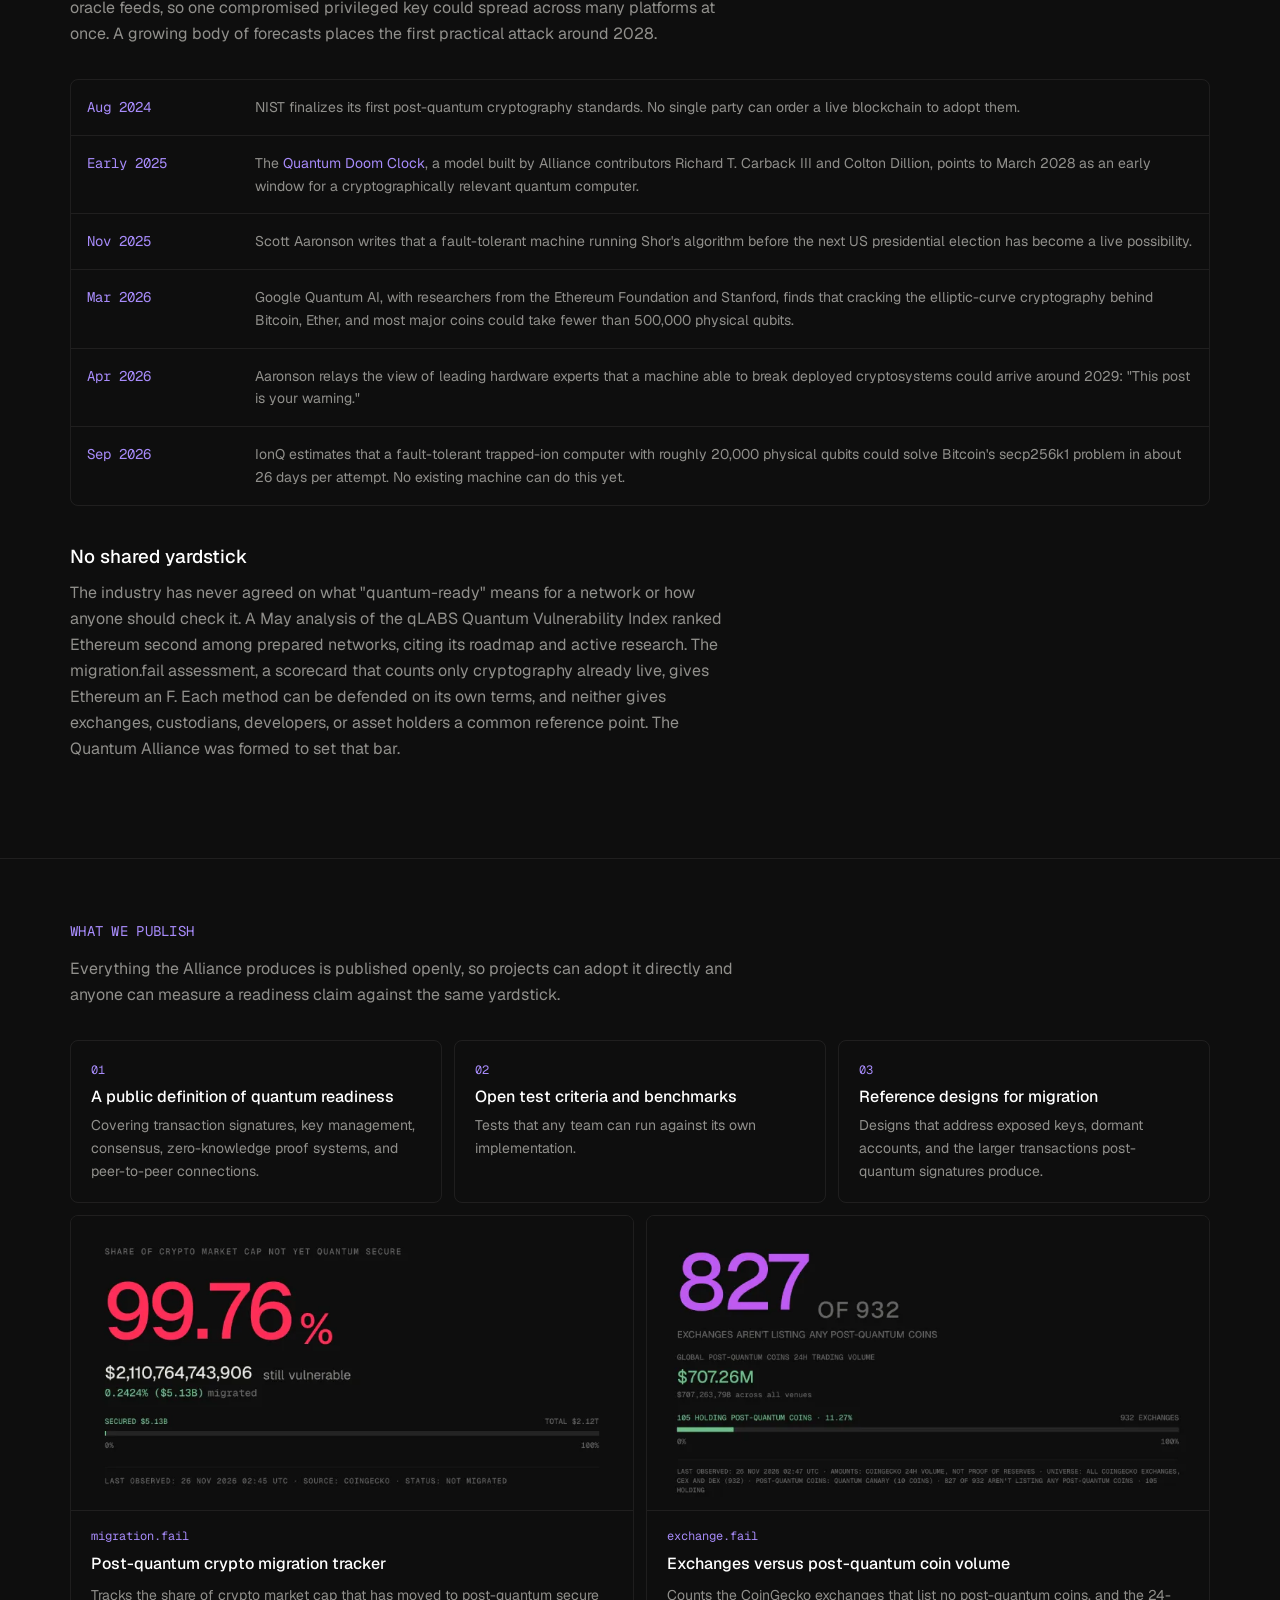
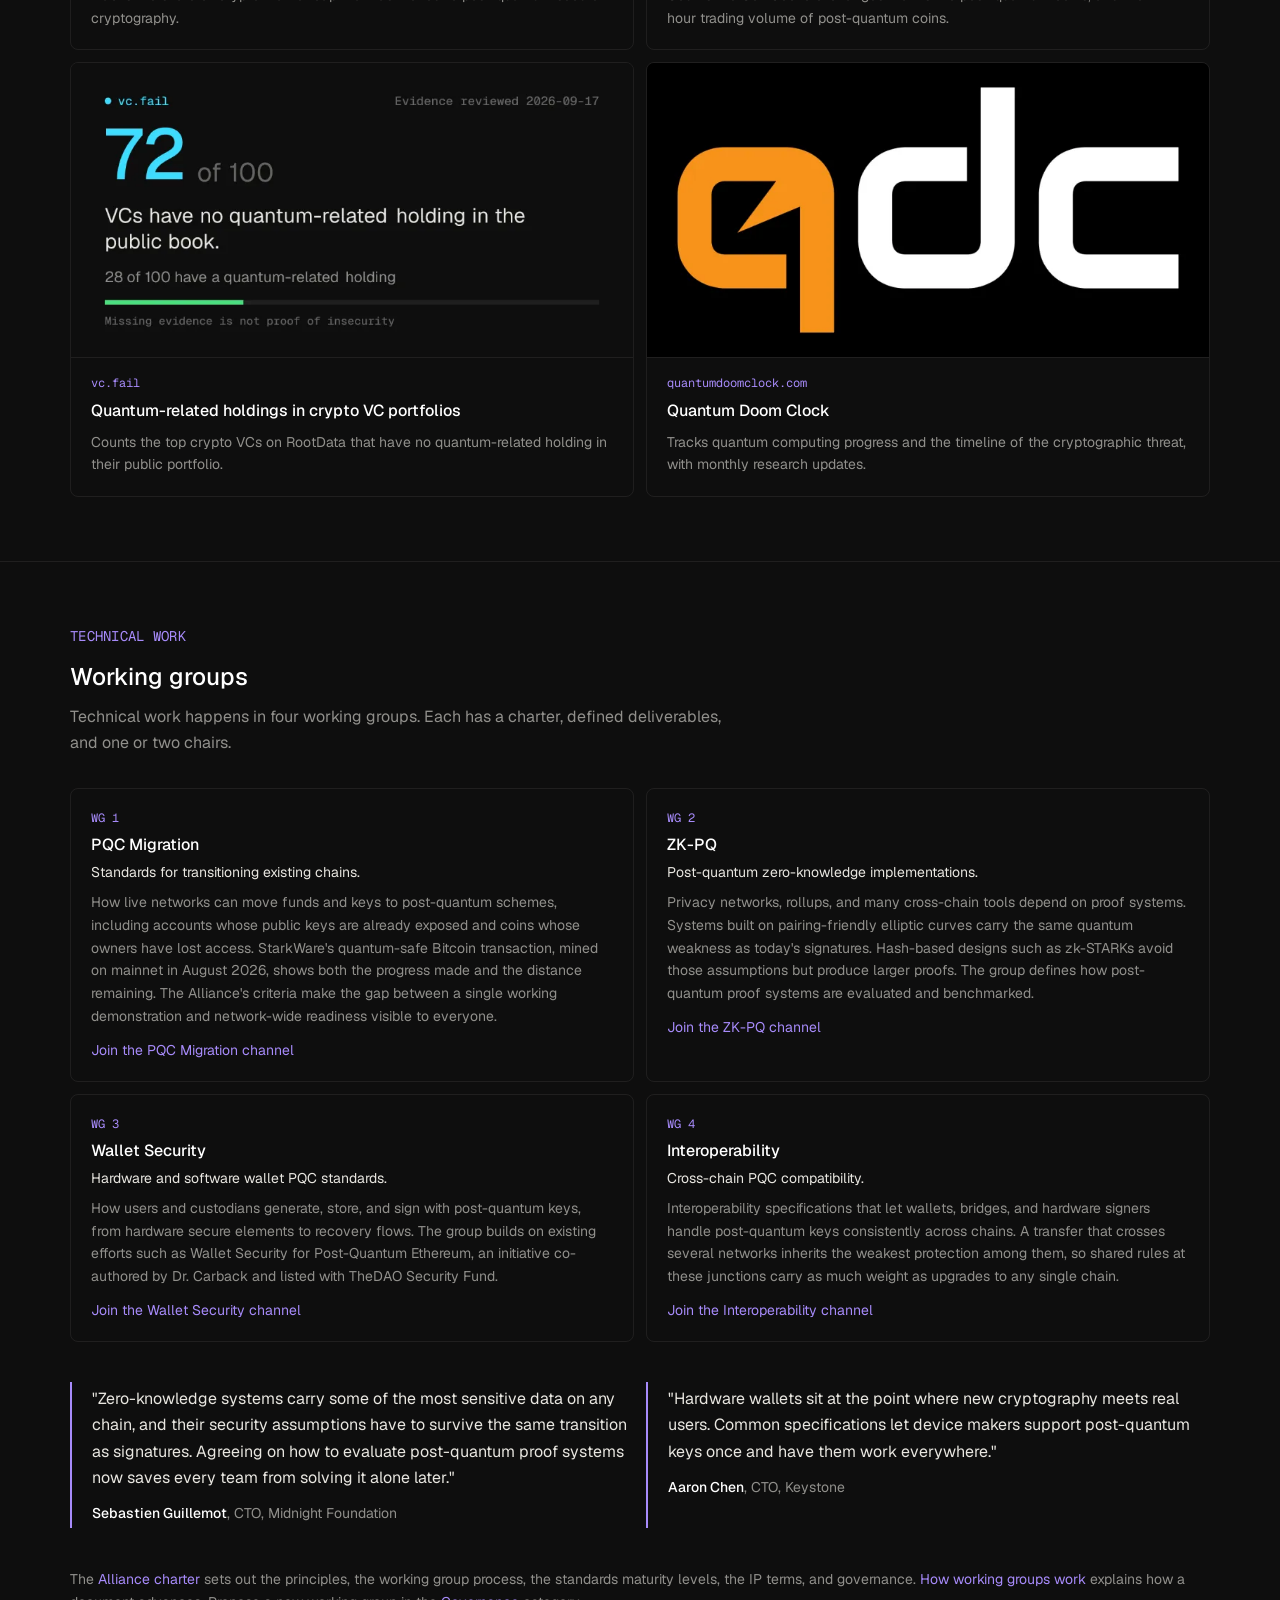
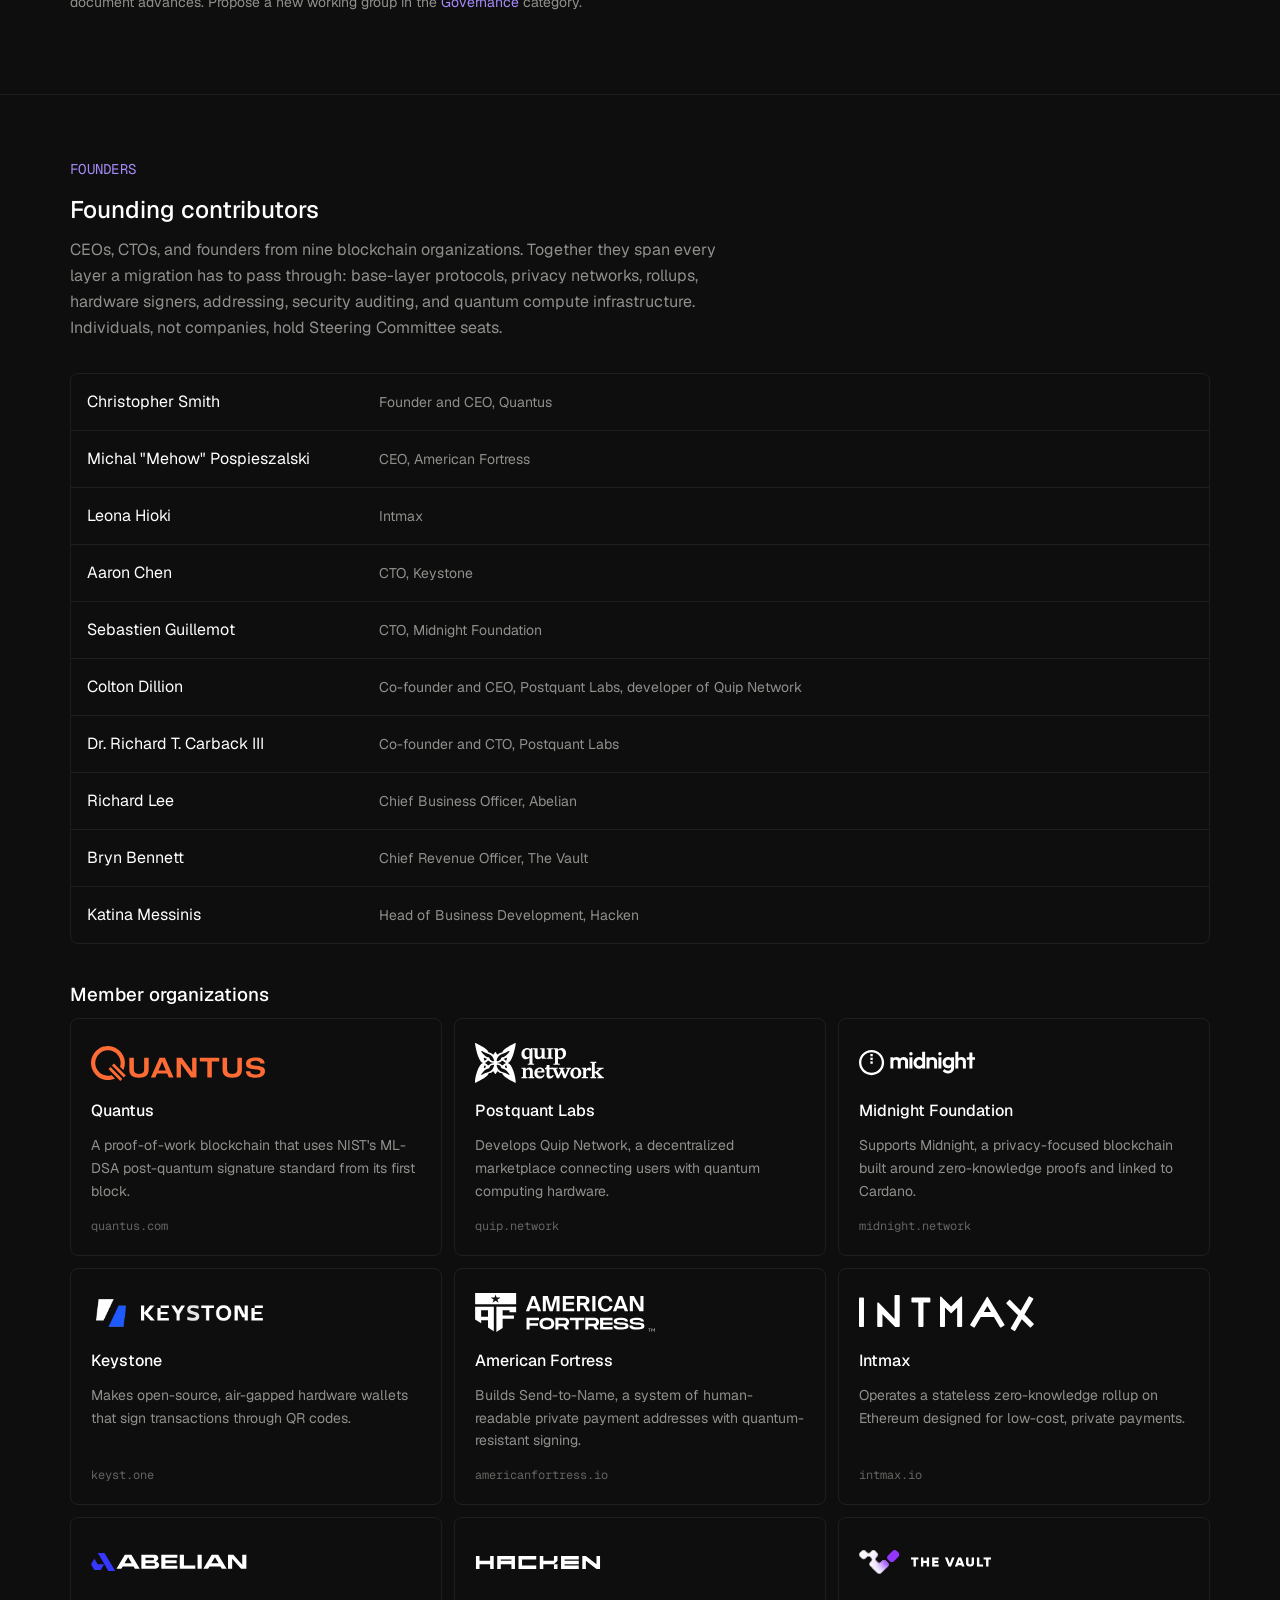
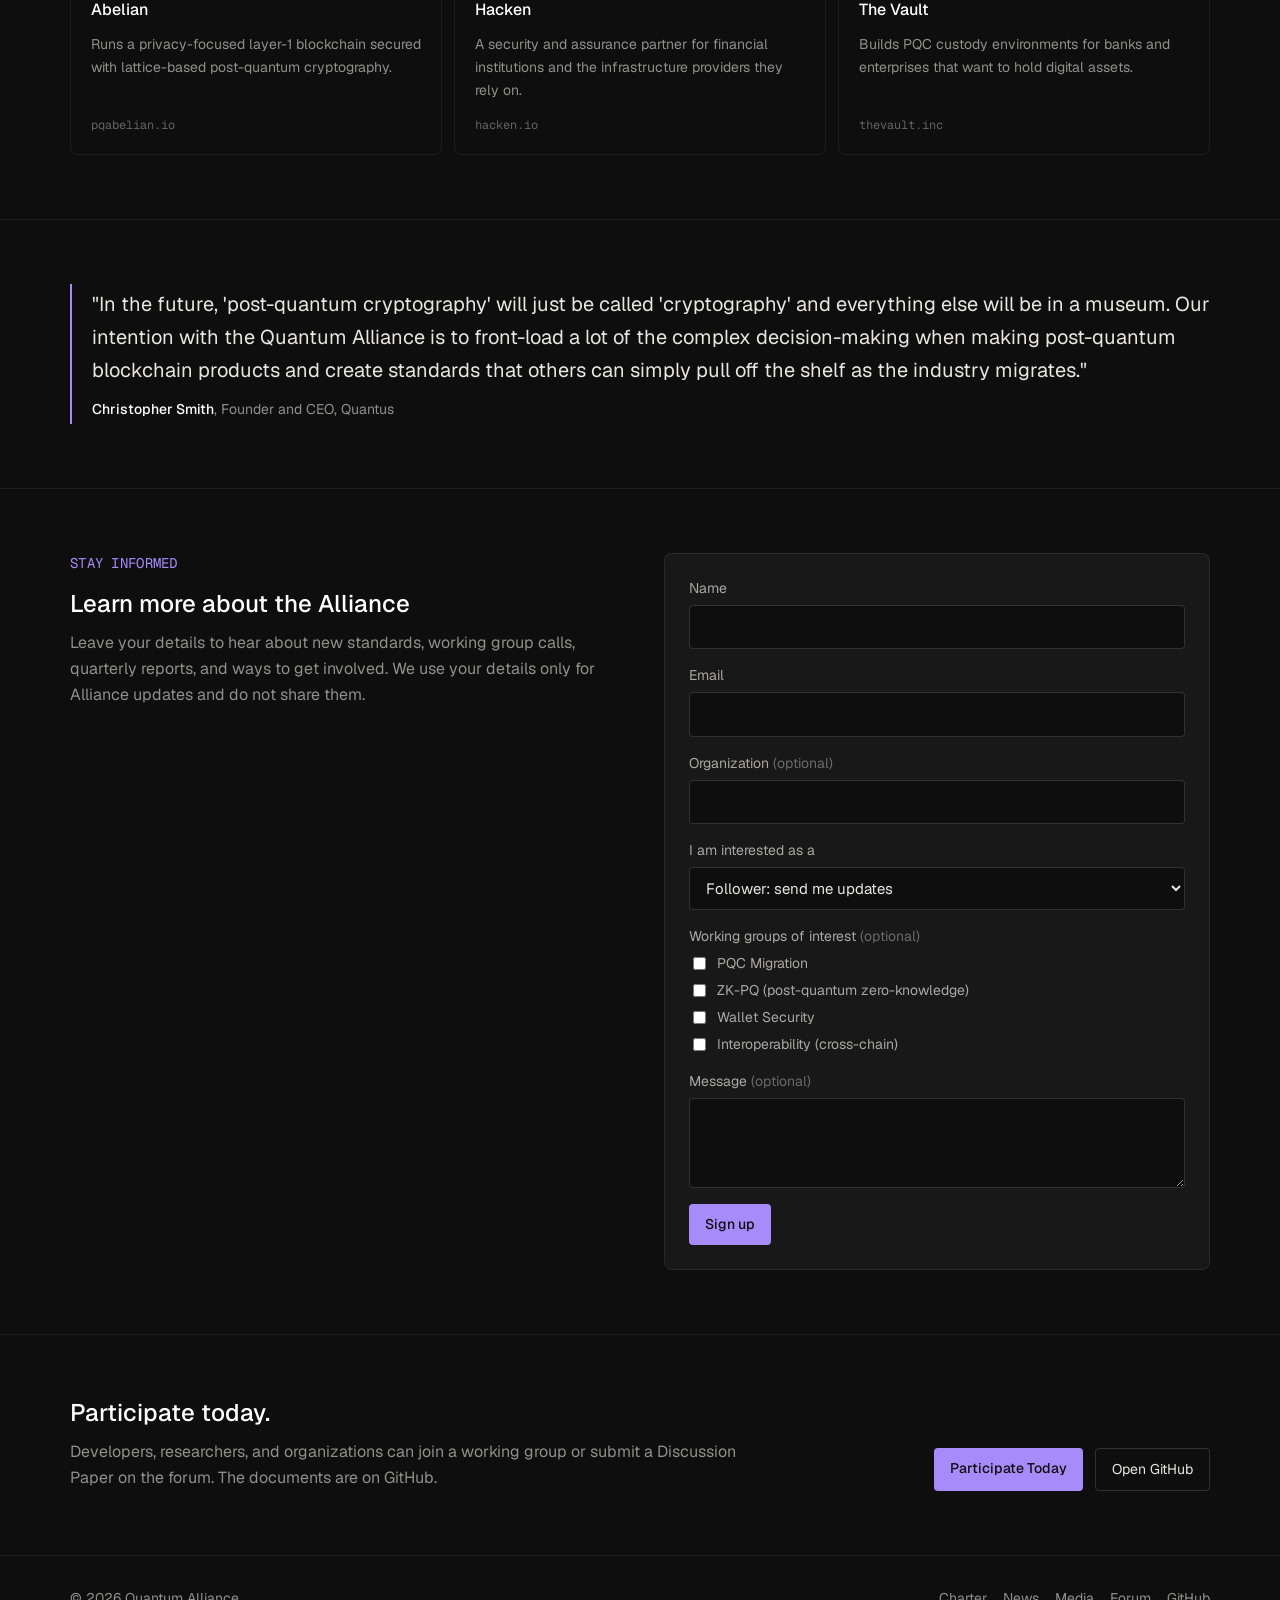
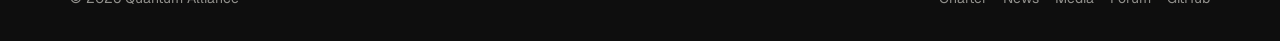
==== commit c431c833: "Add preview images to every media card Each media card on the media page and in the hero slider now " ====
--- a/index.html
+++ b/index.html
@@ -67,107 +67,128 @@
             </div>
           </div>
           <div class="media-track" tabindex="0">
-            <a href="https://alphawire.xyz/learn/crypto-custodians-quantum-attack-readiness-14-firms/" class="card media-card" target="_blank" rel="noopener noreferrer">
+            <a href="https://alphawire.xyz/learn/crypto-custodians-quantum-attack-readiness-14-firms/" class="card media-card preview-card" target="_blank" rel="noopener noreferrer">
+              <img src="/assets/media/f27343785c36.webp" alt="" width="640" height="336" loading="lazy">
               <span class="tag">Alpha Wire</span>
               <h3>Are Crypto Custodians Ready for Quantum Attacks? 14 Firms Face Scrutiny</h3>
               <span class="muted">Feature article · <time datetime="2026-11-25">November 25, 2026</time></span>
             </a>
-            <a href="https://www.kucoin.com/blog/quantum-alliance-bitcoin-quantum-security-standards" class="card media-card" target="_blank" rel="noopener noreferrer">
+            <a href="https://www.kucoin.com/blog/quantum-alliance-bitcoin-quantum-security-standards" class="card media-card preview-card" target="_blank" rel="noopener noreferrer">
+              <span class="preview-fallback" aria-hidden="true">KuCoin</span>
               <span class="tag">KuCoin</span>
               <h3>Nine Crypto Groups Form Quantum Alliance to Address Bitcoin&#x27;s Quantum Threat</h3>
               <span class="muted">Feature article · <time datetime="2026-10-22">October 22, 2026</time></span>
             </a>
-            <a href="https://grafa.com/en/news/crypto/quantum-alliance-launches-as-bitcoin-quantum-risks-grow" class="card media-card" target="_blank" rel="noopener noreferrer">
+            <a href="https://grafa.com/en/news/crypto/quantum-alliance-launches-as-bitcoin-quantum-risks-grow" class="card media-card preview-card" target="_blank" rel="noopener noreferrer">
+              <img src="/assets/media/1fc029333c2f.webp" alt="" width="640" height="336" loading="lazy">
               <span class="tag">Grafa</span>
               <h3>Quantum Alliance launches as Bitcoin quantum risks grow</h3>
               <span class="muted">Organic pickup · <time datetime="2026-10-19">October 19, 2026</time></span>
             </a>
-            <a href="https://memeburn.com/quantum-alliance-bitcoin/" class="card media-card" target="_blank" rel="noopener noreferrer">
+            <a href="https://memeburn.com/quantum-alliance-bitcoin/" class="card media-card preview-card" target="_blank" rel="noopener noreferrer">
+              <img src="/assets/media/64840aca48f9.webp" alt="" width="640" height="336" loading="lazy">
               <span class="tag">Meme Burn</span>
               <h3>Quantum Alliance Says 6 Million Bitcoin Are Exposed. Here&#x27;s How to Tell If Yours Are</h3>
               <span class="muted">Feature article · <time datetime="2026-10-19">October 19, 2026</time></span>
             </a>
-            <a href="https://99bitcoins.com/de/news/quantum-alliance-quantenresistenz/" class="card media-card" target="_blank" rel="noopener noreferrer">
+            <a href="https://99bitcoins.com/de/news/quantum-alliance-quantenresistenz/" class="card media-card preview-card" target="_blank" rel="noopener noreferrer">
+              <img src="/assets/media/2bb32817a1d0.webp" alt="" width="640" height="336" loading="lazy">
               <span class="tag">99 Bitcoins (De)</span>
               <h3 lang="de">6,04 Millionen BTC könnten künftig quantengefährdet sein</h3>
               <span class="muted">Organic pickup · <time datetime="2026-10-18">October 18, 2026</time></span>
             </a>
-            <a href="https://www.coingabbar.com/en/quantum-alliance-news-nine-crypto-groups-launch-standards" class="card media-card" target="_blank" rel="noopener noreferrer">
+            <a href="https://www.coingabbar.com/en/quantum-alliance-news-nine-crypto-groups-launch-standards" class="card media-card preview-card" target="_blank" rel="noopener noreferrer">
+              <img src="/assets/media/0323ca3d1cdf.webp" alt="" width="640" height="336" loading="lazy">
               <span class="tag">Coin Gabbar</span>
               <h3>Quantum Alliance News: Why Are 9 Crypto Groups Setting New Standards?</h3>
               <span class="muted">News article · <time datetime="2026-10-18">October 18, 2026</time></span>
             </a>
-            <a href="https://www.cointribune.com/en/quantum-alliance-targets-bitcoins-future-security/" class="card media-card" target="_blank" rel="noopener noreferrer">
+            <a href="https://www.cointribune.com/en/quantum-alliance-targets-bitcoins-future-security/" class="card media-card preview-card" target="_blank" rel="noopener noreferrer">
+              <img src="/assets/media/c5b4d1f20a5e.webp" alt="" width="640" height="336" loading="lazy">
               <span class="tag">Coin Tribune</span>
               <h3>Quantum Alliance Targets Bitcoin’s Future Security</h3>
               <span class="muted">News article · <time datetime="2026-10-18">October 18, 2026</time></span>
             </a>
-            <a href="https://x.com/Cointelegraph/status/2111600725503394234?s=20" class="card media-card" target="_blank" rel="noopener noreferrer">
+            <a href="https://x.com/Cointelegraph/status/2111600725503394234?s=20" class="card media-card preview-card" target="_blank" rel="noopener noreferrer">
+              <img src="/assets/media/51afe2f20a68.webp" alt="" width="640" height="336" loading="lazy">
               <span class="tag">Cointelegraph</span>
               <h3>X post: Nine crypto firms just formed a Quantum Alliance to set post-quantum standards</h3>
               <span class="muted">News mention · <time datetime="2026-10-18">October 18, 2026</time></span>
             </a>
-            <a href="https://www.kucoin.com/news/flash/9-blockchain-firms-launch-quantum-alliance-to-develop-anti-quantum-standards" class="card media-card" target="_blank" rel="noopener noreferrer">
+            <a href="https://www.kucoin.com/news/flash/9-blockchain-firms-launch-quantum-alliance-to-develop-anti-quantum-standards" class="card media-card preview-card" target="_blank" rel="noopener noreferrer">
+              <span class="preview-fallback" aria-hidden="true">KuCoin</span>
               <span class="tag">KuCoin</span>
               <h3>Nine blockchain companies launch the Quantum Alliance to develop anti-quantum standards</h3>
               <span class="muted">Organic pickup · <time datetime="2026-10-18">October 18, 2026</time></span>
             </a>
-            <a href="https://news.bitcoin.com/featured/nine-blockchain-groups-unite-as-quantum-threat-hangs-over-bitcoin/" class="card media-card" target="_blank" rel="noopener noreferrer">
+            <a href="https://news.bitcoin.com/featured/nine-blockchain-groups-unite-as-quantum-threat-hangs-over-bitcoin/" class="card media-card preview-card" target="_blank" rel="noopener noreferrer">
+              <img src="/assets/media/503c955eb2fb.webp" alt="" width="640" height="336" loading="lazy">
               <span class="tag">Bitcoin.com News</span>
               <h3>Nine Blockchain Groups Unite as Quantum Threat Hangs Over Bitcoin</h3>
               <span class="muted">News article · <time datetime="2026-10-17">October 17, 2026</time></span>
             </a>
-            <a href="https://bitcoin.pl/komputery-kwantowe-moga-zagrozic-30-bitcoinow-powstal-sojusz-9-firm" class="card media-card" target="_blank" rel="noopener noreferrer">
+            <a href="https://bitcoin.pl/komputery-kwantowe-moga-zagrozic-30-bitcoinow-powstal-sojusz-9-firm" class="card media-card preview-card" target="_blank" rel="noopener noreferrer">
+              <img src="/assets/media/fd570f291ed2.webp" alt="" width="640" height="336" loading="lazy">
               <span class="tag">Bitcoin.pl</span>
               <h3 lang="pl">Komputery kwantowe mogą zagrozić 30% bitcoinów. Powstał sojusz 9 firm</h3>
               <span class="muted">Organic pickup · <time datetime="2026-10-17">October 17, 2026</time></span>
             </a>
-            <a href="https://blockchainreporter.net/quantum-alliance-post-quantum-standards/" class="card media-card" target="_blank" rel="noopener noreferrer">
+            <a href="https://blockchainreporter.net/quantum-alliance-post-quantum-standards/" class="card media-card preview-card" target="_blank" rel="noopener noreferrer">
+              <img src="/assets/media/28c94c997518.webp" alt="" width="640" height="336" loading="lazy">
               <span class="tag">Blockchain Reporter</span>
               <h3>What Is the Quantum Alliance? Nine Blockchain Firms Set Post-Quantum Standards</h3>
               <span class="muted">News article · <time datetime="2026-10-17">October 17, 2026</time></span>
             </a>
-            <a href="https://decrypt.co/381236/crypto-firms-launch-quantum-alliance-as-6-million-bitcoin-sit-exposed" class="card media-card" target="_blank" rel="noopener noreferrer">
+            <a href="https://decrypt.co/381236/crypto-firms-launch-quantum-alliance-as-6-million-bitcoin-sit-exposed" class="card media-card preview-card" target="_blank" rel="noopener noreferrer">
+              <img src="/assets/media/19ad83d1fff4.webp" alt="" width="640" height="336" loading="lazy">
               <span class="tag">Decrypt</span>
               <h3>Crypto Firms Launch Quantum Alliance as 6 Million Bitcoin Sit Exposed</h3>
               <span class="muted">News article · <time datetime="2026-10-17">October 17, 2026</time></span>
             </a>
-            <a href="https://ambcrypto.com/quantus-ceo-leads-9-firm-alliance-to-standardize-cryptos-quantum-defenses/" class="card media-card" target="_blank" rel="noopener noreferrer">
+            <a href="https://ambcrypto.com/quantus-ceo-leads-9-firm-alliance-to-standardize-cryptos-quantum-defenses/" class="card media-card preview-card" target="_blank" rel="noopener noreferrer">
+              <img src="/assets/media/05dc10276b33.webp" alt="" width="640" height="336" loading="lazy">
               <span class="tag">AMB Crypto</span>
               <h3>9 blockchain firms just formed a quantum alliance - Here&#x27;s the plan</h3>
               <span class="muted">News article · <time datetime="2026-10-16">October 16, 2026</time></span>
             </a>
-            <a href="https://en.bloomingbit.io/feed/news/122362" class="card media-card" target="_blank" rel="noopener noreferrer">
+            <a href="https://en.bloomingbit.io/feed/news/122362" class="card media-card preview-card" target="_blank" rel="noopener noreferrer">
+              <img src="/assets/media/da65b1b5ec13.webp" alt="" width="640" height="336" loading="lazy">
               <span class="tag">Bloomingbit</span>
               <h3>Quantum Alliance Forms as 6.4 Million Bitcoin Face Future Quantum Attack Risk</h3>
               <span class="muted">News article · <time datetime="2026-10-16">October 16, 2026</time></span>
             </a>
-            <a href="https://www.coindesk.com/tech/2026/10/16/experts-agree-quantum-computers-could-put-satoshi-s-bitcoin-at-risk-but-not-on-what-s-next" class="card media-card" target="_blank" rel="noopener noreferrer">
+            <a href="https://www.coindesk.com/tech/2026/10/16/experts-agree-quantum-computers-could-put-satoshi-s-bitcoin-at-risk-but-not-on-what-s-next" class="card media-card preview-card" target="_blank" rel="noopener noreferrer">
+              <img src="/assets/media/de81316b090a.webp" alt="" width="640" height="336" loading="lazy">
               <span class="tag">CoinDesk</span>
               <h3>Quantum Alliance forms amid warnings 6.4 million bitcoin face future quantum threat</h3>
               <span class="muted">News article · <time datetime="2026-10-16">October 16, 2026</time></span>
             </a>
-            <a href="https://www.cointrust.com/market-news/quantum-alliance-sets-blockchain-security-standards-for-2028/amp" class="card media-card" target="_blank" rel="noopener noreferrer">
+            <a href="https://www.cointrust.com/market-news/quantum-alliance-sets-blockchain-security-standards-for-2028/amp" class="card media-card preview-card" target="_blank" rel="noopener noreferrer">
+              <span class="preview-fallback" aria-hidden="true">CoinTrust</span>
               <span class="tag">CoinTrust</span>
               <h3>Quantum Alliance Sets Blockchain Security Standards for 2028</h3>
               <span class="muted">Organic pickup · <time datetime="2026-10-16">October 16, 2026</time></span>
             </a>
-            <a href="https://forklog.com/en/nine-crypto-firms-form-alliance-to-protect-blockchains-from-quantum-attacks/" class="card media-card" target="_blank" rel="noopener noreferrer">
+            <a href="https://forklog.com/en/nine-crypto-firms-form-alliance-to-protect-blockchains-from-quantum-attacks/" class="card media-card preview-card" target="_blank" rel="noopener noreferrer">
+              <img src="/assets/media/f6ac1abcd3f3.webp" alt="" width="640" height="336" loading="lazy">
               <span class="tag">Forklog</span>
               <h3>Nine Crypto Firms Form Alliance to Protect Blockchains from Quantum Attacks</h3>
               <span class="muted">News article · <time datetime="2026-10-16">October 16, 2026</time></span>
             </a>
-            <a href="https://www.tokenpost.com/news/technology/33486" class="card media-card" target="_blank" rel="noopener noreferrer">
+            <a href="https://www.tokenpost.com/news/technology/33486" class="card media-card preview-card" target="_blank" rel="noopener noreferrer">
+              <img src="/assets/media/a082affc8412.webp" alt="" width="640" height="336" loading="lazy">
               <span class="tag">TokenPost</span>
               <h3>Nine Crypto Firms Form Quantum Alliance as 30.2% of Bitcoin (BTC) Supply Has Exposed Keys</h3>
               <span class="muted">News article · <time datetime="2026-10-16">October 16, 2026</time></span>
             </a>
-            <a href="https://cryptobriefing.com/nine-blockchain-groups-unite-to-set-open-standards-for-post-quantum-readiness/" class="card media-card" target="_blank" rel="noopener noreferrer">
+            <a href="https://cryptobriefing.com/nine-blockchain-groups-unite-to-set-open-standards-for-post-quantum-readiness/" class="card media-card preview-card" target="_blank" rel="noopener noreferrer">
+              <img src="/assets/media/685172015420.webp" alt="" width="640" height="336" loading="lazy">
               <span class="tag">Crypto Briefing</span>
               <h3>Nine blockchain groups unite to set open standards for post-quantum readiness</h3>
               <span class="muted">News article · <time datetime="2026-10-15">October 15, 2026</time></span>
             </a>
-            <a href="https://thequantuminsider.com/2026/10/15/quantum-alliance-post-quantum-standards-blockchains/" class="card media-card" target="_blank" rel="noopener noreferrer">
+            <a href="https://thequantuminsider.com/2026/10/15/quantum-alliance-post-quantum-standards-blockchains/" class="card media-card preview-card" target="_blank" rel="noopener noreferrer">
+              <img src="/assets/media/e769e0cc5c18.webp" alt="" width="640" height="336" loading="lazy">
               <span class="tag">The Quantum Insider</span>
               <h3>Quantum Alliance Launches to Set Post-Quantum Standards for Blockchains</h3>
               <span class="muted">News article · <time datetime="2026-10-15">October 15, 2026</time></span>
--- a/assets/styles.css
+++ b/assets/styles.css
@@ -144,7 +144,8 @@
 .preview-card > :last-child { margin-top: 0; }
 .media-card:hover { border-color: var(--content-40); color: inherit; }
 .media-card:hover h3 { color: var(--white); }
-.preview-card img { display: block; width: calc(100% + 40px); height: auto; aspect-ratio: 40 / 21; object-fit: cover; margin: -20px -20px 16px; border-radius: 7px 7px 0 0; border-bottom: 1px solid var(--border); }
+.preview-card img, .preview-fallback { display: block; width: calc(100% + 40px); height: auto; aspect-ratio: 40 / 21; object-fit: cover; margin: -20px -20px 16px; border-radius: 7px 7px 0 0; border-bottom: 1px solid var(--border); }
+.preview-fallback { display: grid; place-items: center; padding: 16px; font-family: var(--mono); font-size: 1.25rem; color: var(--signal); background: radial-gradient(circle at 30% 20%, #a78bfa26, transparent 60%), var(--void); }
 .mb-40 { margin-bottom: 40px; }
 
 /* Timeline */
